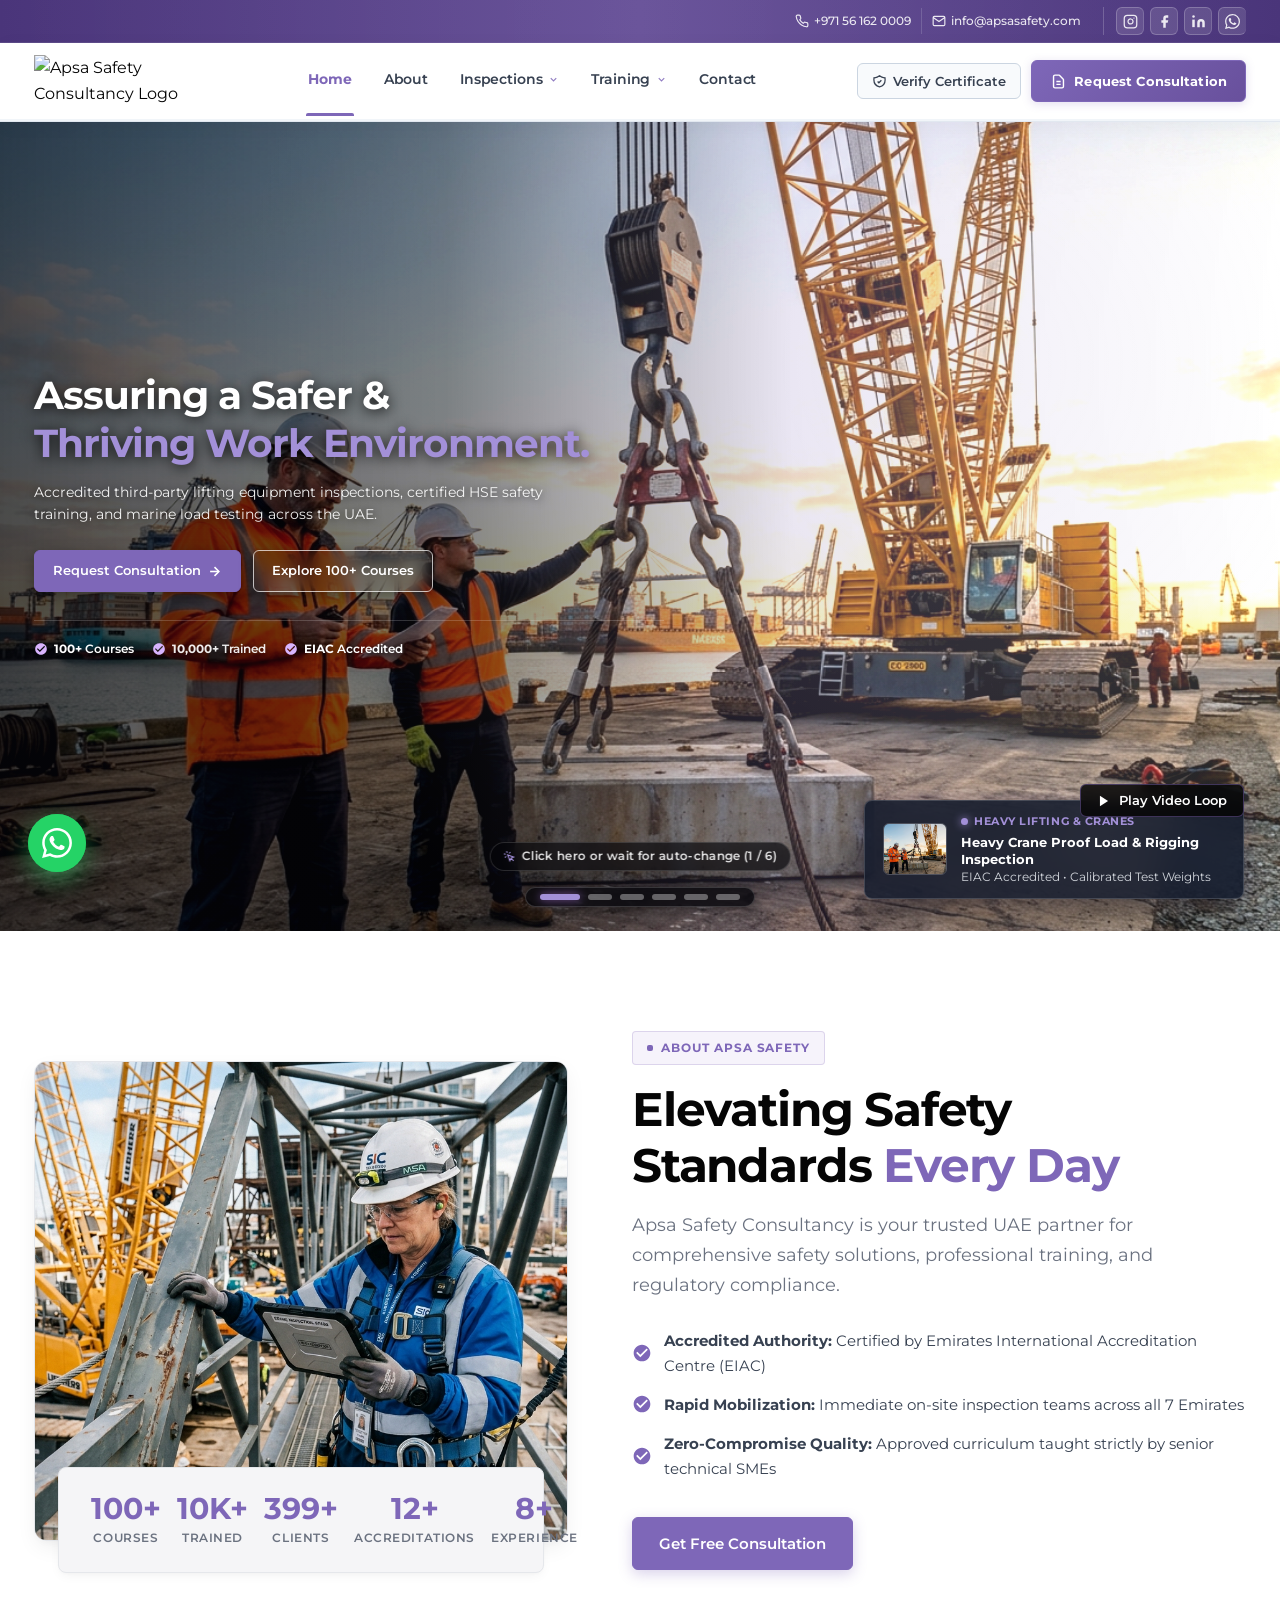
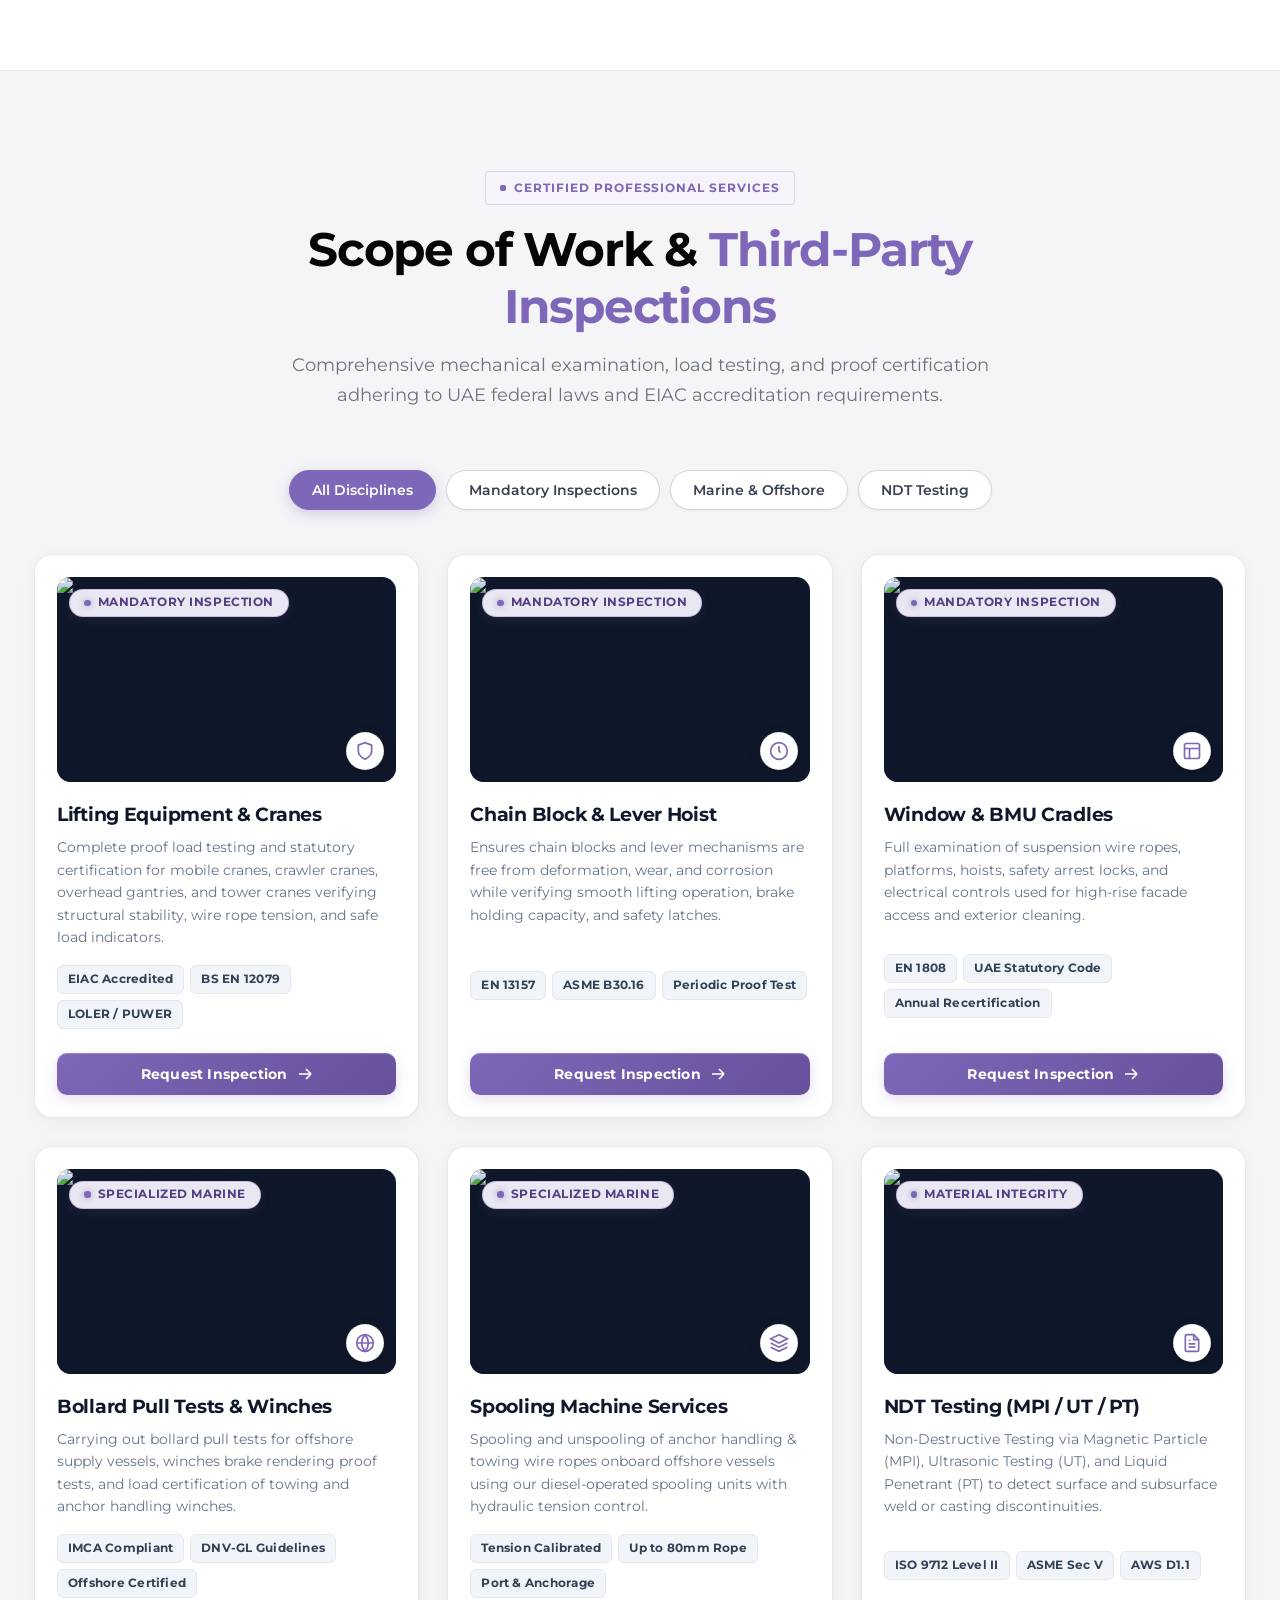
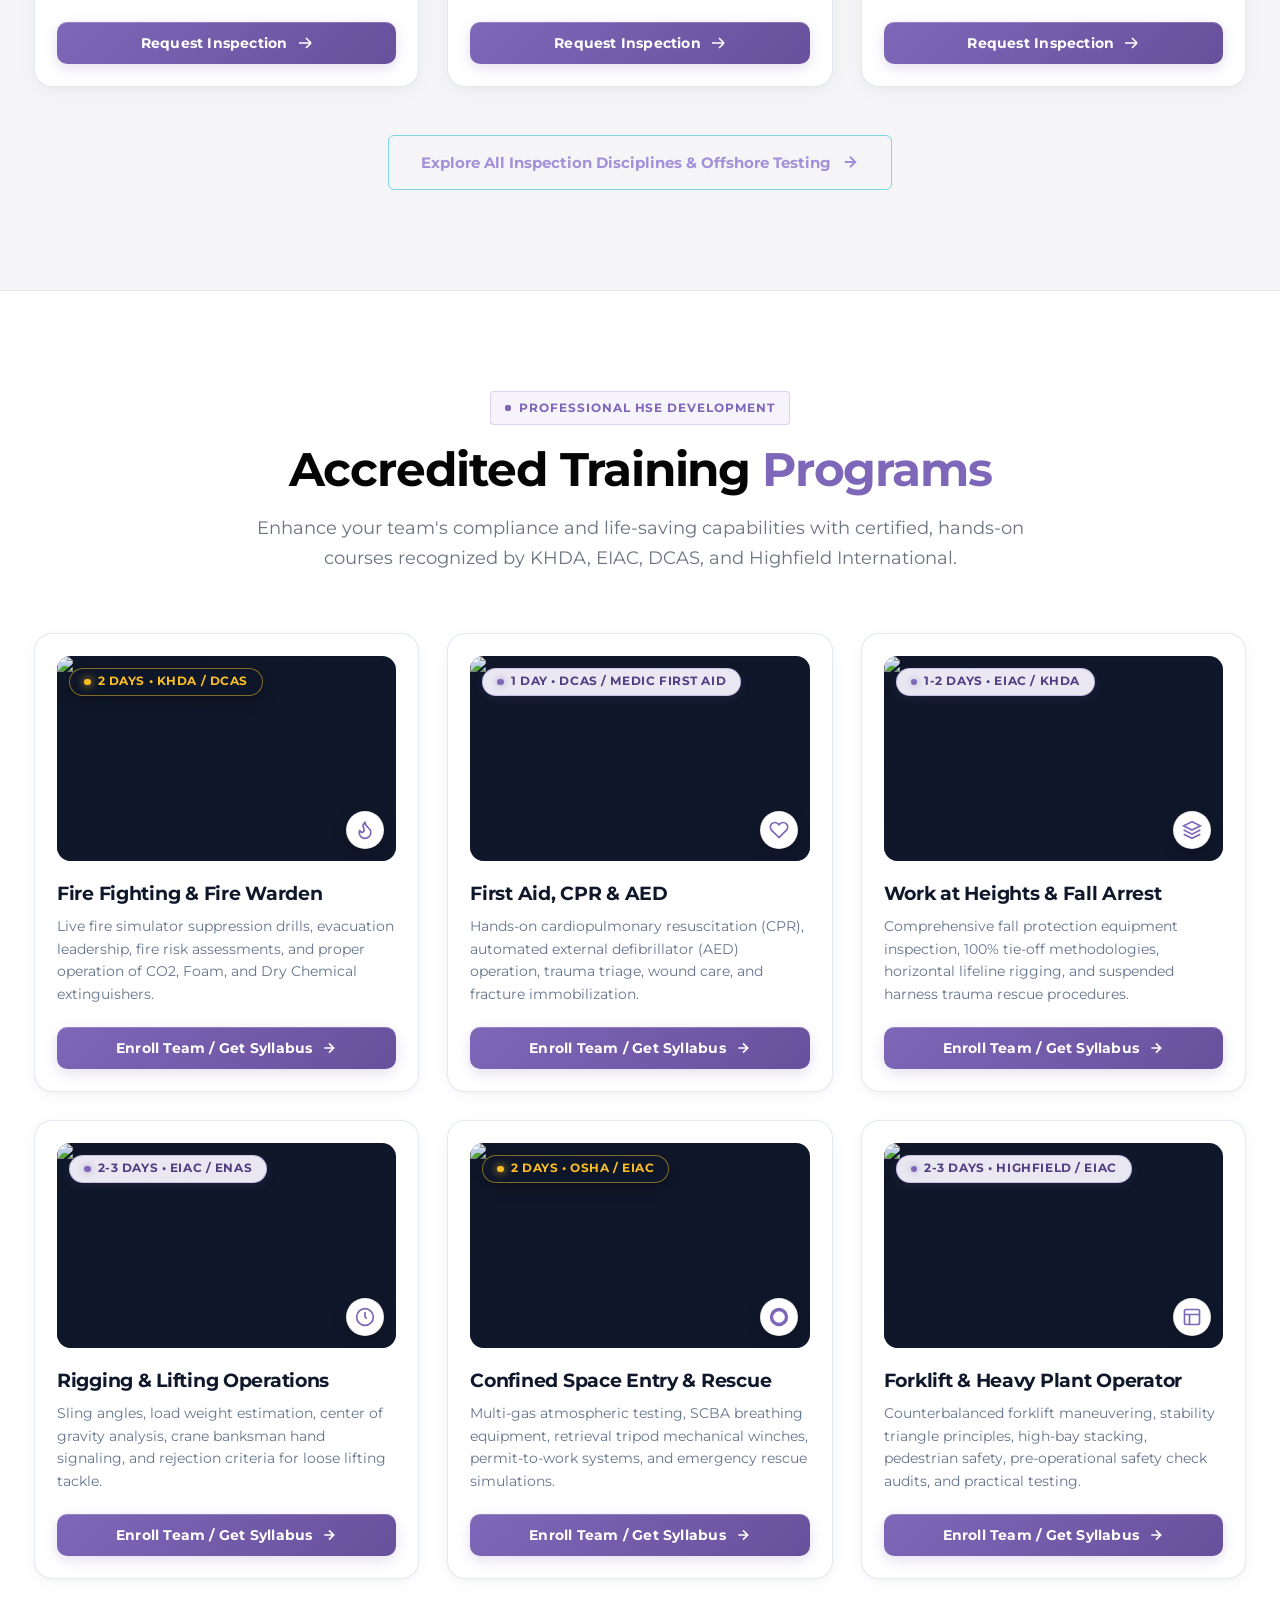
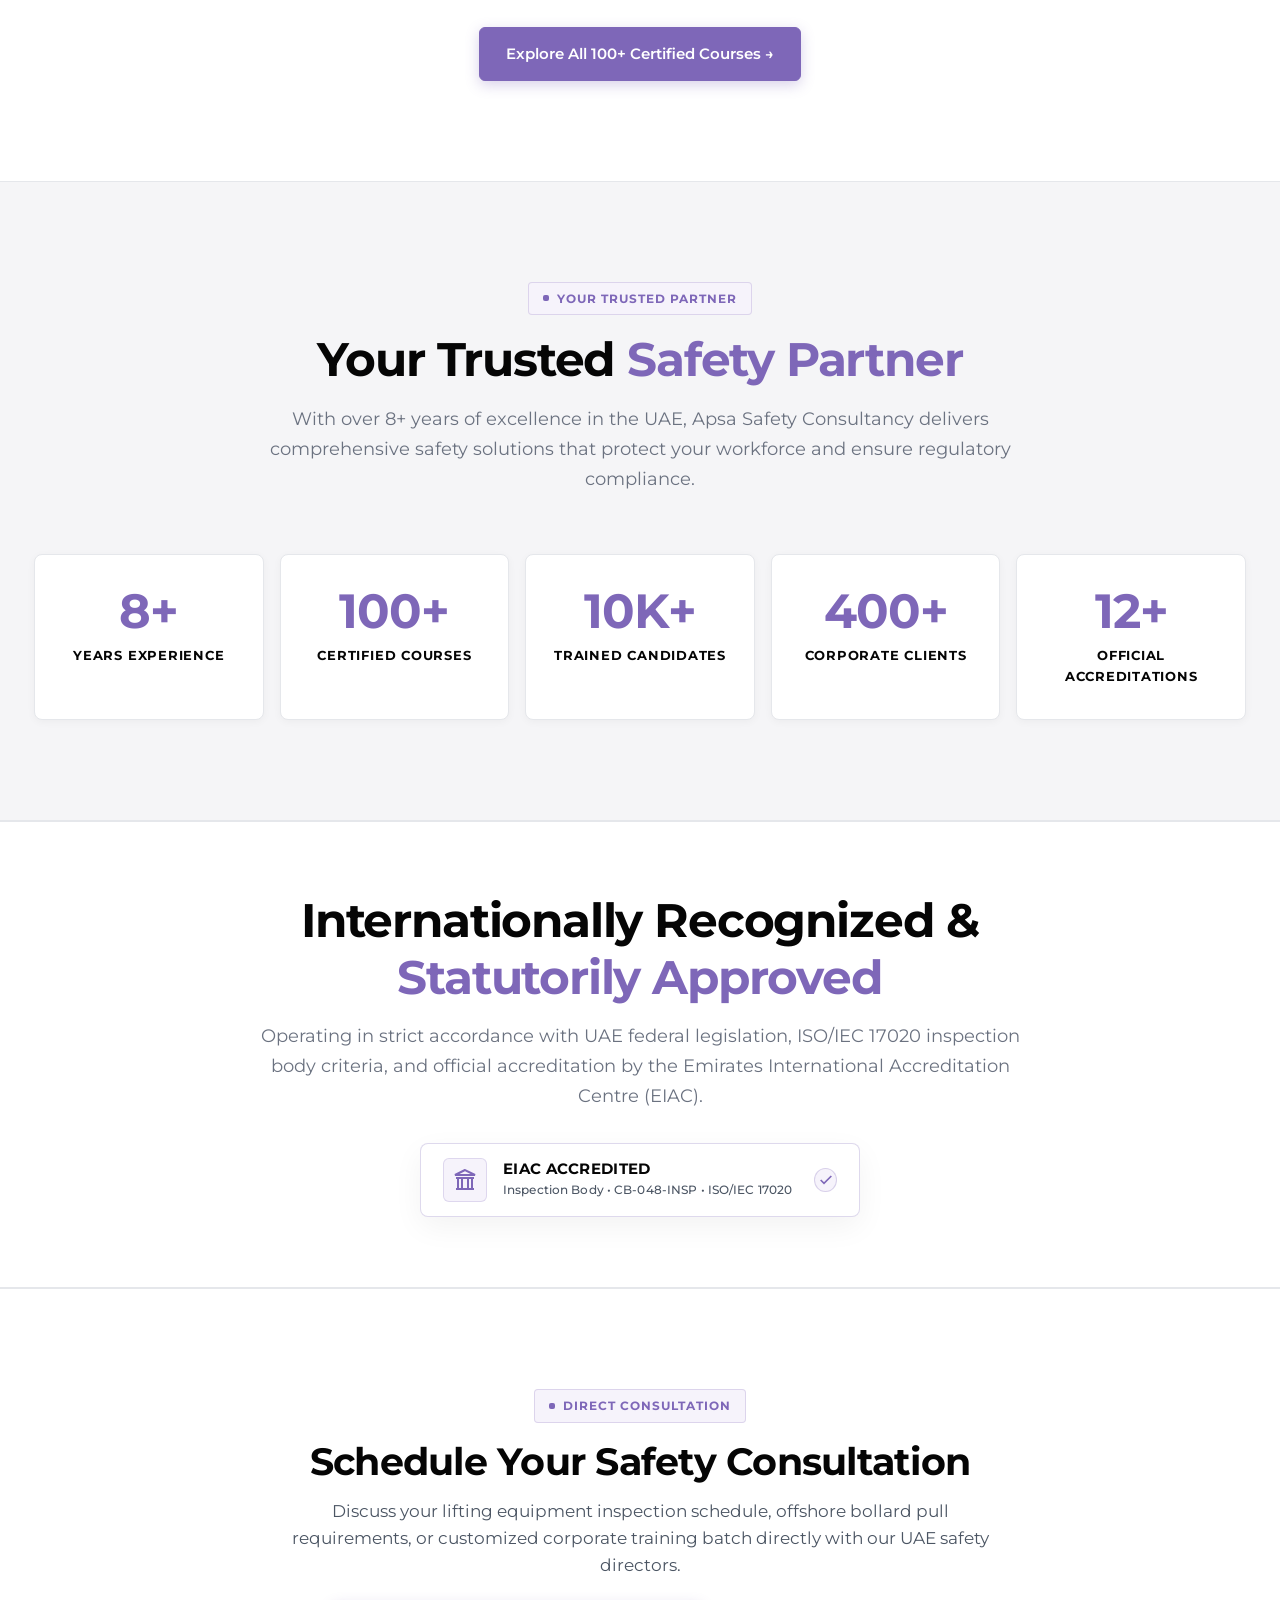
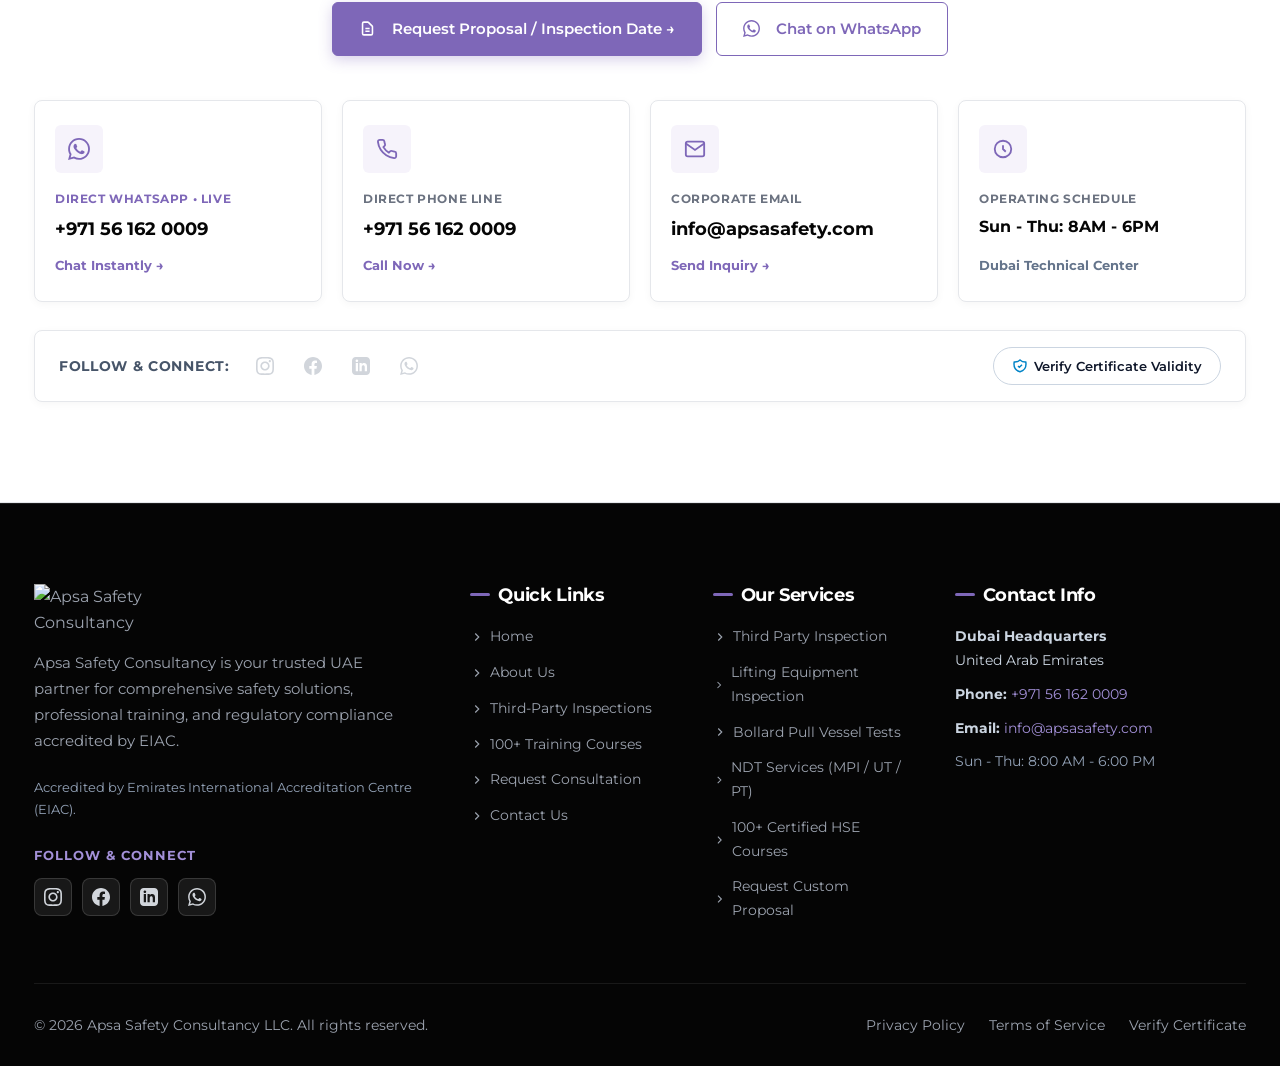
==== index.html @ 51456908 "Update accreditations: display exclusively EIAC across site, retain statutory approval heading, remo" ====
<!DOCTYPE html>
<html lang="en">
<head>
  <meta charset="UTF-8">
  <meta name="viewport" content="width=device-width, initial-scale=1.0">
  <title>Apsa Safety Consultancy | Third-Party Inspection & HSE Training UAE</title>
  
  <!-- SEO Meta Tags -->
  <meta name="description" content="Apsa Safety Consultancy is a premier safety consultancy offering certified third-party inspections, HSE training, and marine lifting equipment certification accredited by EIAC.">
  <meta name="keywords" content="safety consultancy UAE, third party inspection Dubai, lifting equipment certification, HSE training Dubai, EIAC accredited, KHDA safety training, ISO 45001 Dubai, marine inspection UAE">
  <meta name="author" content="Apsa Safety Consultancy">

  <!-- Open Graph / Social Sharing -->
  <meta property="og:type" content="website">
  <meta property="og:url" content="https://www.apsasafety.com/">
  <meta property="og:title" content="Apsa Safety Consultancy | Assuring a Safer & Thriving Work Environment">
  <meta property="og:description" content="Safety Training | Third Party Inspection | Marine Equipment Certification across UAE, MENA, UK, and Asia.">
  <meta property="og:image" content="https://www.apsasafety.com/assets/hero-poster.jpg">
  <meta property="og:image:width" content="1200">
  <meta property="og:image:height" content="630">
  <meta property="og:site_name" content="Apsa Safety Consultancy">
  <meta property="og:locale" content="en_AE">

  <!-- Twitter / X Card -->
  <meta name="twitter:card" content="summary_large_image">
  <meta name="twitter:title" content="Apsa Safety Consultancy | HSE Training &amp; Inspection UAE">
  <meta name="twitter:description" content="Certified HSE Training &amp; Third-Party Inspection. EIAC, KHDA, ENAS Accredited. Dubai, UAE.">
  <meta name="twitter:image" content="https://www.apsasafety.com/assets/hero-poster.jpg">

  <!-- Canonical URL -->
  <link rel="canonical" href="https://www.apsasafety.com/">

  <!-- Favicon -->
  <link rel="icon" type="image/png" href="assets/logo.png">

  <!-- Google Fonts: Montserrat (Geometric Brand Typography) -->
  <link rel="preconnect" href="https://fonts.googleapis.com">
  <link rel="preconnect" href="https://fonts.gstatic.com" crossorigin>
  <link href="https://fonts.googleapis.com/css2?family=Montserrat:wght@400;500;600;700&display=swap" rel="stylesheet">

  <!-- Stylesheet -->
  <link rel="stylesheet" href="css/style.css">

  <!-- Schema.org Structured Data (LocalBusiness + Academy) for UAE Local SEO -->
  <script type="application/ld+json">
  {
    "@context": "https://schema.org",
    "@graph": [
      {
        "@type": "LocalBusiness",
        "@id": "https://www.apsasafety.com/#organization",
        "name": "APSA Safety Consultancy LLC",
        "alternateName": "APSA Safety",
        "url": "https://www.apsasafety.com/",
        "logo": "https://www.apsasafety.com/assets/logo.png",
        "image": "https://www.apsasafety.com/assets/hero-poster.jpg",
        "description": "EIAC, KHDA and ENAS accredited third-party lifting equipment inspection, marine certification, and HSE training provider in Dubai, UAE.",
        "telephone": "+971561620009",
        "email": "info@apsasafety.com",
        "address": {
          "@type": "PostalAddress",
          "addressLocality": "Dubai",
          "addressRegion": "Dubai",
          "addressCountry": "AE"
        },
        "geo": {
          "@type": "GeoCoordinates",
          "latitude": "25.2048",
          "longitude": "55.2708"
        },
        "openingHoursSpecification": [
          {
            "@type": "OpeningHoursSpecification",
            "dayOfWeek": ["Sunday", "Monday", "Tuesday", "Wednesday", "Thursday"],
            "opens": "08:00",
            "closes": "18:00"
          }
        ],
        "sameAs": [
          "https://www.instagram.com/apsasafety/",
          "https://www.facebook.com/apsasafety/",
          "https://www.linkedin.com/company/apsa-safety/"
        ],
        "priceRange": "$$"
      },
      {
        "@type": "EducationalOrganization",
        "@id": "https://www.apsasafety.com/#academy",
        "name": "APSA Safety HSE Training Academy",
        "url": "https://www.apsasafety.com/training.html",
        "parentOrganization": {
          "@id": "https://www.apsasafety.com/#organization"
        },
        "description": "Over 100+ EIAC, KHDA, and Highfield certified HSE training courses across plant lifting, scaffolding, fire fighting, and technical safety."
      }
    ]
  }
  </script>
</head>
<body>

  <!-- Accessible Skip Link -->
  <a href="#main-content" class="skip-link">Skip to main content</a>

  <!-- 1. Top Utility Header Bar (APSA-style) -->
  <header class="top-bar">
    <div class="container">
      <div class="top-bar-contact">
        <a href="tel:+971561620009">
          <svg width="14" height="14" fill="none" stroke="currentColor" stroke-width="2" viewBox="0 0 24 24"><path d="M22 16.92v3a2 2 0 01-2.18 2 19.79 19.79 0 01-8.63-3.07 19.5 19.5 0 01-6-6 19.79 19.79 0 01-3.07-8.67A2 2 0 014.11 2h3a2 2 0 012 1.72 12.84 12.84 0 00.7 2.81 2 2 0 01-.45 2.11L8.09 9.91a16 16 0 006 6l1.27-1.27a2 2 0 012.11-.45 12.84 12.84 0 002.81.7A2 2 0 0122 16.92z"></path></svg>
          +971 56 162 0009
        </a>
        <a href="mailto:info@apsasafety.com">
          <svg width="14" height="14" fill="none" stroke="currentColor" stroke-width="2" viewBox="0 0 24 24"><path d="M4 4h16c1.1 0 2 .9 2 2v12c0 1.1-.9 2-2 2H4c-1.1 0-2-.9-2-2V6c0-1.1.9-2 2-2z"></path><polyline points="22,6 12,13 2,6"></polyline></svg>
          info@apsasafety.com
        </a>

        <!-- Top Bar Social Icons -->
        <div class="top-bar-socials" aria-label="Social Media Links">
          <a href="https://www.instagram.com/apsasafety/" target="_blank" rel="noopener noreferrer" class="top-bar-social-link ig" title="Instagram" aria-label="Instagram">
            <svg width="15" height="15" viewBox="0 0 24 24" fill="none" stroke="currentColor" stroke-width="2" stroke-linecap="round" stroke-linejoin="round"><rect x="2" y="2" width="20" height="20" rx="5" ry="5"></rect><path d="M16 11.37A4 4 0 1 1 12.63 8 4 4 0 0 1 16 11.37z"></path><line x1="17.5" y1="6.5" x2="17.51" y2="6.5"></line></svg>
          </a>
          <a href="https://www.facebook.com/apsasafety/" target="_blank" rel="noopener noreferrer" class="top-bar-social-link fb" title="Facebook" aria-label="Facebook">
            <svg width="15" height="15" viewBox="0 0 24 24" fill="currentColor"><path d="M18 2h-3a5 5 0 0 0-5 5v3H7v4h3v8h4v-8h3l1-4h-4V7a1 1 0 0 1 1-1h3z"></path></svg>
          </a>
          <a href="https://www.linkedin.com/company/apsa-safety/" target="_blank" rel="noopener noreferrer" class="top-bar-social-link li" title="LinkedIn" aria-label="LinkedIn">
            <svg width="15" height="15" viewBox="0 0 24 24" fill="currentColor"><path d="M16 8a6 6 0 0 1 6 6v7h-4v-7a2 2 0 0 0-2-2 2 2 0 0 0-2 2v7h-4v-7a6 6 0 0 1 6-6z"></path><rect x="2" y="9" width="4" height="12"></rect><circle cx="4" cy="4" r="2"></circle></svg>
          </a>
          <a href="https://wa.me/971561620009?text=Hello%2C%20I%E2%80%99d%20like%20to%20connect%20with%20Apsa%20Safety." target="_blank" rel="noopener noreferrer" class="top-bar-social-link wa" title="Direct WhatsApp" aria-label="WhatsApp">
            <svg width="15" height="15" viewBox="0 0 24 24" fill="currentColor"><path d="M17.472 14.382c-.297-.149-1.758-.867-2.03-.967-.273-.099-.471-.148-.67.15-.197.297-.767.966-.94 1.164-.173.199-.347.223-.644.075-.297-.15-1.255-.463-2.39-1.475-.883-.788-1.48-1.761-1.652-2.059-.173-.297-.018-.458.13-.606.134-.133.298-.347.446-.52.149-.174.198-.298.298-.497.099-.198.05-.371-.025-.52-.075-.149-.669-1.612-.916-2.207-.242-.579-.487-.5-.669-.51-.173-.008-.371-.01-.57-.01-.198 0-.52.074-.792.372-.272.297-1.04 1.016-1.04 2.479 0 1.462 1.065 2.875 1.213 3.074.149.198 2.096 3.2 5.077 4.487.709.306 1.262.489 1.694.625.712.227 1.36.195 1.871.118.571-.085 1.758-.719 2.006-1.413.248-.694.248-1.289.173-1.413-.074-.124-.272-.198-.57-.347m-5.421 7.403h-.004a9.87 9.87 0 01-5.031-1.378l-.361-.214-3.741.982.998-3.648-.235-.374a9.86 9.86 0 01-1.51-5.26c.001-5.45 4.436-9.884 9.888-9.884 2.64 0 5.122 1.03 6.988 2.898a9.825 9.825 0 012.893 6.994c-.003 5.45-4.437 9.884-9.888 9.884m8.413-18.297A11.815 11.815 0 0012.05 0C5.495 0 .16 5.335.157 11.892c0 2.096.547 4.142 1.588 5.945L.057 24l6.305-1.654a11.882 11.882 0 005.683 1.448h.005c6.554 0 11.89-5.335 11.893-11.893a11.821 11.821 0 00-3.48-8.413z"/></svg>
          </a>
        </div>
      </div>
    </div>
  </header>

  <!-- 2. Sticky Navbar with Sidebar Trigger & Certificate Verification -->
  <nav class="main-nav" aria-label="Main Navigation">
    <div class="container nav-container">
      <!-- Logo Link Routing to Homepage with Responsive Wrapper -->
      <a href="index.html" class="brand-logo" aria-label="Apsa Safety Consultancy Home">
        <div class="logo-wrapper">
          <img src="assets/logo.png" alt="Apsa Safety Consultancy Logo" class="logo-img" width="180" height="54">
        </div>
      </a>

      <ul class="nav-links">
        <li><a href="index.html" class="nav-link">Home</a></li>
        <li><a href="index.html#about" class="nav-link">About</a></li>
        
        <!-- Desktop Dropdown: Inspections -->
        <li class="nav-item-dropdown">
          <a href="inspections.html" class="nav-link nav-link-dropdown-btn">
            <span>Inspections</span>
            <svg class="chevron" width="12" height="12" fill="none" stroke="currentColor" stroke-width="2.5" viewBox="0 0 24 24"><polyline points="6 9 12 15 18 9"></polyline></svg>
          </a>
          <div class="nav-dropdown-menu dropdown-inspections" role="menu">
            <div class="dropdown-header-label">
              <span>Inspection Disciplines</span>
              <span style="font-size: 0.68rem; opacity: 0.8;">EIAC &bull; ENAS</span>
            </div>
            <a href="inspections.html#disciplines" class="dropdown-item" role="menuitem">
              <div class="dropdown-item-icon">
                <svg width="15" height="15" fill="none" stroke="currentColor" stroke-width="2" viewBox="0 0 24 24"><path d="M12 22s8-4 8-10V5l-8-3-8 3v7c0 6 8 10 8 10z"></path></svg>
              </div>
              <div class="dropdown-item-content">
                <span class="dropdown-item-title">Lifting Equipment &amp; Cranes</span>
                <span class="dropdown-item-sub">Mobile, Tower &amp; Overhead Cranes</span>
              </div>
            </a>
            <a href="inspections.html#disciplines" class="dropdown-item" role="menuitem">
              <div class="dropdown-item-icon">
                <svg width="15" height="15" fill="none" stroke="currentColor" stroke-width="2" viewBox="0 0 24 24"><circle cx="12" cy="12" r="10"></circle><polyline points="12 6 12 12 14 14"></polyline></svg>
              </div>
              <div class="dropdown-item-content">
                <span class="dropdown-item-title">Marine Bollard Pull Testing</span>
                <span class="dropdown-item-sub">Offshore Vessels &amp; Calibrated Load Cells</span>
              </div>
            </a>
            <a href="inspections.html#disciplines" class="dropdown-item" role="menuitem">
              <div class="dropdown-item-icon">
                <svg width="15" height="15" fill="none" stroke="currentColor" stroke-width="2" viewBox="0 0 24 24"><path d="M14 2H6a2 2 0 00-2 2v16a2 2 0 002 2h12a2 2 0 002-2V8z"></path></svg>
              </div>
              <div class="dropdown-item-content">
                <span class="dropdown-item-title">NDT Testing (MPI / UT / PT)</span>
                <span class="dropdown-item-sub">Weld Integrity &amp; Flaw Detection</span>
              </div>
            </a>
            <a href="inspections.html#disciplines" class="dropdown-item" role="menuitem">
              <div class="dropdown-item-icon">
                <svg width="15" height="15" fill="none" stroke="currentColor" stroke-width="2" viewBox="0 0 24 24"><rect x="3" y="3" width="18" height="18" rx="2"></rect></svg>
              </div>
              <div class="dropdown-item-content">
                <span class="dropdown-item-title">BMU &amp; Suspended Cradles</span>
                <span class="dropdown-item-sub">Facade Access Systems &amp; Man Baskets</span>
              </div>
            </a>
            <a href="inspections.html" class="dropdown-footer-link">
              <span>View All Inspection Services</span>
              <svg width="14" height="14" fill="none" stroke="currentColor" stroke-width="2.5" viewBox="0 0 24 24"><path d="M5 12h14M12 5l7 7-7 7"></path></svg>
            </a>
          </div>
        </li>

        <!-- Desktop Mega-Menu: Training -->
        <li class="nav-item-dropdown">
          <a href="training.html" class="nav-link nav-link-dropdown-btn">
            <span>Training</span>
            <svg class="chevron" width="12" height="12" fill="none" stroke="currentColor" stroke-width="2.5" viewBox="0 0 24 24"><polyline points="6 9 12 15 18 9"></polyline></svg>
          </a>
          <div class="nav-dropdown-menu dropdown-training-mega" role="menu">
            <div>
              <div class="dropdown-header-label">
                <span>Accredited HSE Courses</span>
                <span style="font-size: 0.68rem; opacity: 0.8;">EIAC &bull; KHDA</span>
              </div>
              <a href="training.html#courses" class="dropdown-item" role="menuitem">
                <div class="dropdown-item-icon"><svg width="15" height="15" fill="none" stroke="currentColor" stroke-width="2" viewBox="0 0 24 24"><circle cx="12" cy="12" r="10"></circle><polyline points="12 6 12 12 16 14"></polyline></svg></div>
                <div class="dropdown-item-content"><span class="dropdown-item-title">Plant &amp; Lifting (14 Courses)</span><span class="dropdown-item-sub">Crane, Forklift, Bobcat, Rigger Supervisor</span></div>
              </a>
              <a href="training.html#courses" class="dropdown-item" role="menuitem">
                <div class="dropdown-item-icon"><svg width="15" height="15" fill="none" stroke="currentColor" stroke-width="2" viewBox="0 0 24 24"><path d="M12 22s8-4 8-10V5l-8-3-8 3v7c0 6 8 10 8 10z"></path></svg></div>
                <div class="dropdown-item-content"><span class="dropdown-item-title">Heights &amp; Scaffolding (5 Courses)</span><span class="dropdown-item-sub">Scaffold STI, Inspector, Fall Arrest</span></div>
              </a>
              <a href="training.html#courses" class="dropdown-item" role="menuitem">
                <div class="dropdown-item-icon"><svg width="15" height="15" fill="none" stroke="currentColor" stroke-width="2" viewBox="0 0 24 24"><path d="M8.5 14.5A2.5 2.5 0 0011 12c0-1.38-.5-2-1-3-1.072-2.143-.224-4.054 2-6 .5 2.5 2 4.9 4 6.5 2 1.6 3 3.5 3 5.5a7 7 0 11-14 0c0-1.153.433-2.294 1-3a2.5 2.5 0 002.5 3z"></path></svg></div>
                <div class="dropdown-item-content"><span class="dropdown-item-title">Fire &amp; Emergency (4 Courses)</span><span class="dropdown-item-sub">Fire Fighting, Fire Warden, First Aid CPR</span></div>
              </a>
              <a href="training.html#courses" class="dropdown-item" role="menuitem">
                <div class="dropdown-item-icon"><svg width="15" height="15" fill="none" stroke="currentColor" stroke-width="2" viewBox="0 0 24 24"><polygon points="12 2 2 7 12 12 22 7 12 2"></polygon><polyline points="2 17 12 22 22 17"></polyline><polyline points="2 12 12 17 22 12"></polyline></svg></div>
                <div class="dropdown-item-content"><span class="dropdown-item-title">Hazardous &amp; Technical (13 Courses)</span><span class="dropdown-item-sub">Confined Space, AGT, H2S, HAZMAT, LOTO</span></div>
              </a>
            </div>
            <div class="dropdown-side-card">
              <div>
                <span class="section-badge" style="font-size: 0.68rem; padding: 3px 8px; margin-bottom: 8px;">Govt Accredited</span>
                <h4>Corporate On-Site Training</h4>
                <p>Tailored safety training batches at your warehouse, shipyard, or site across Dubai and the UAE.</p>
              </div>
              <a href="training.html" class="btn btn-cyan btn-sm btn-pill" style="width: 100%; justify-content: center; font-size: 0.82rem;">
                Browse All 51 Courses &rarr;
              </a>
            </div>
          </div>
        </li>

        <li><a href="index.html#contact" class="nav-link">Contact</a></li>
      </ul>

      <div class="nav-actions">
        <!-- APSA-style Verify Certificate Button -->
        <button class="btn-verify-cert open-cert-modal">
          <svg width="15" height="15" fill="none" stroke="currentColor" stroke-width="2" viewBox="0 0 24 24"><path d="M9 12l2 2 4-4m5.618-4.016A11.955 11.955 0 0112 2.944a11.955 11.955 0 01-8.618 3.04A12.02 12.02 0 003 9c0 5.591 3.824 10.29 9 11.622 5.176-1.332 9-6.03 9-11.622 0-1.042-.133-2.052-.382-3.016z"></path></svg>
          Verify Certificate
        </button>

        <!-- Request Consultation Direct Navigation Link -->
        <a href="consultation.html" class="btn-sidebar-toggle" aria-label="Request Safety Consultation &amp; Proposal">
          <svg width="17" height="17" fill="none" stroke="currentColor" stroke-width="2" viewBox="0 0 24 24"><path d="M9 12h6m-6 4h6m2 5H7a2 2 0 01-2-2V5a2 2 0 012-2h5.586a1 1 0 01.707.293l5.414 5.414a1 1 0 01.293.707V19a2 2 0 01-2 2z"></path></svg>
          Request Consultation
        </a>

        <button class="mobile-menu-btn open-sidebar-btn" aria-label="Toggle navigation menu" aria-controls="sidebarDrawer" aria-expanded="false">
          <span></span>
          <span></span>
          <span></span>
        </button>
      </div>
    </div>
  </nav>

  <!-- ==========================================================================
       OFF-CANVAS SIDEBAR DRAWER (Mobile Navigation Container)
       ========================================================================== -->
  <div class="sidebar-backdrop" id="sidebarBackdrop"></div>
  <aside class="sidebar-drawer" id="sidebarDrawer" aria-label="Mobile Navigation Drawer" aria-hidden="true">
    <div class="sidebar-header">
      <div class="sidebar-brand">
        <a href="index.html" class="logo-wrapper" style="height: 42px;" aria-label="Apsa Safety Consultancy Home">
          <img src="assets/logo-light.png" alt="Apsa Safety Consultancy" class="logo-img" width="140" height="42">
        </a>
      </div>
      <button class="sidebar-close-btn" id="sidebarCloseBtn" aria-label="Close sidebar">
        <svg width="18" height="18" fill="none" stroke="currentColor" stroke-width="2" viewBox="0 0 24 24"><line x1="18" y1="6" x2="6" y2="18"></line><line x1="6" y1="6" x2="18" y2="18"></line></svg>
      </button>
    </div>

    <div class="sidebar-body">
      <div>
        <!-- Primary Navigation Menu with Accordions -->
        <div class="sidebar-section-title">Navigation Menu</div>
        <ul class="sidebar-main-links">
          <li><a href="index.html" class="sidebar-main-link"><svg width="18" height="18" fill="none" stroke="currentColor" stroke-width="2" viewBox="0 0 24 24"><path d="M3 9l9-7 9 7v11a2 2 0 0 1-2 2H5a2 2 0 0 1-2-2z"></path></svg> Home</a></li>
          <li><a href="index.html#about" class="sidebar-main-link"><svg width="18" height="18" fill="none" stroke="currentColor" stroke-width="2" viewBox="0 0 24 24"><circle cx="12" cy="12" r="10"></circle><line x1="12" y1="16" x2="12" y2="12"></line><line x1="12" y1="8" x2="12.01" y2="8"></line></svg> About APSA Safety</a></li>

          <!-- Inspections Mobile Accordion -->
          <li class="sidebar-accordion">
            <button type="button" class="accordion-trigger" aria-expanded="false">
              <span style="display: flex; align-items: center; gap: 10px;">
                <svg width="18" height="18" fill="none" stroke="currentColor" stroke-width="2" viewBox="0 0 24 24"><path d="M12 22s8-4 8-10V5l-8-3-8 3v7c0 6 8 10 8 10z"></path></svg>
                Third-Party Inspections
              </span>
              <svg class="chevron" width="15" height="15" fill="none" stroke="currentColor" stroke-width="2" viewBox="0 0 24 24"><polyline points="6 9 12 15 18 9"></polyline></svg>
            </button>
            <div class="accordion-panel">
              <ul class="sidebar-menu-list">
                <li><a href="inspections.html" style="color: var(--cyan-400); font-weight: 700;">&bull; View All Inspection Scope &rarr;</a></li>
                <li><a href="inspections.html#disciplines">&bull; Lifting Equipment &amp; Cranes</a></li>
                <li><a href="inspections.html#disciplines">&bull; Marine Bollard Pull Testing</a></li>
                <li><a href="inspections.html#disciplines">&bull; NDT Testing (MPI / UT / PT)</a></li>
                <li><a href="inspections.html#disciplines">&bull; BMU &amp; Suspended Cradles</a></li>
              </ul>
            </div>
          </li>

          <!-- Training Mobile Accordion -->
          <li class="sidebar-accordion">
            <button type="button" class="accordion-trigger" aria-expanded="false">
              <span style="display: flex; align-items: center; gap: 10px;">
                <svg width="18" height="18" fill="none" stroke="currentColor" stroke-width="2" viewBox="0 0 24 24"><path d="M22 10v6M2 10l10-5 10 5-10 5z"></path></svg>
                Accredited Training (100+)
              </span>
              <svg class="chevron" width="15" height="15" fill="none" stroke="currentColor" stroke-width="2" viewBox="0 0 24 24"><polyline points="6 9 12 15 18 9"></polyline></svg>
            </button>
            <div class="accordion-panel">
              <ul class="sidebar-menu-list">
                <li><a href="training.html" style="color: var(--cyan-400); font-weight: 700;">&bull; Explore All 100+ Courses &rarr;</a></li>
                <li><a href="training.html#courses">&bull; Lifting &amp; Rigging (22+)</a></li>
                <li><a href="training.html#courses">&bull; Heavy Plant &amp; Forklifts (18+)</a></li>
                <li><a href="training.html#courses">&bull; Working at Heights (16+)</a></li>
                <li><a href="training.html#courses">&bull; Emergency &amp; First Aid (14+)</a></li>
                <li><a href="training.html#courses">&bull; Confined Space &amp; HSE (20+)</a></li>
              </ul>
            </div>
          </li>

          <li><a href="index.html#approvals" class="sidebar-main-link"><svg width="18" height="18" fill="none" stroke="currentColor" stroke-width="2" viewBox="0 0 24 24"><circle cx="12" cy="8" r="7"></circle><polyline points="8.21 13.89 7 23 12 20 17 23 15.79 13.88"></polyline></svg> Official Accreditations</a></li>
          <li><a href="index.html#contact" class="sidebar-main-link"><svg width="18" height="18" fill="none" stroke="currentColor" stroke-width="2" viewBox="0 0 24 24"><path d="M22 16.92v3a2 2 0 01-2.18 2 19.79 19.79 0 01-8.63-3.07 19.5 19.5 0 01-6-6 19.79 19.79 0 01-3.07-8.67A2 2 0 014.11 2h3a2 2 0 012 1.72 12.84 12.84 0 00.7 2.81 2 2 0 01-.45 2.11L8.09 9.91a16 16 0 006 6l1.27-1.27a2 2 0 012.11-.45 12.84 12.84 0 002.81.7A2 2 0 0122 16.92z"></path></svg> Contact Us &amp; Support</a></li>
        </ul>

        <!-- Action Buttons Inside Sidebar -->
        <div style="display: flex; flex-direction: column; gap: 10px; margin-top: 18px; margin-bottom: 24px;">
          <a href="consultation.html" class="btn btn-cyan btn-sm btn-pill" style="width: 100%; justify-content: center; gap: 8px;">
            <svg width="15" height="15" fill="none" stroke="currentColor" stroke-width="2.2" viewBox="0 0 24 24"><path d="M9 12h6m-6 4h6m2 5H7a2 2 0 01-2-2V5a2 2 0 012-2h5.586a1 1 0 01.707.293l5.414 5.414a1 1 0 01.293.707V19a2 2 0 01-2 2z"></path></svg>
            Request Consultation / Proposal
          </a>
          <button class="btn btn-outline-white btn-sm btn-pill open-cert-modal" style="width: 100%; justify-content: center; gap: 8px;">
            <svg width="15" height="15" fill="none" stroke="currentColor" stroke-width="2" viewBox="0 0 24 24"><path d="M9 12l2 2 4-4m5.618-4.016A11.955 11.955 0 0112 2.944a11.955 11.955 0 01-8.618 3.04A12.02 12.02 0 003 9c0 5.591 3.824 10.29 9 11.622 5.176-1.332 9-6.03 9-11.622 0-1.042-.133-2.052-.382-3.016z"></path></svg>
            Verify Official Certificate
          </button>
        </div>
      </div>

      <!-- Sidebar Quick Assistance & Social Channels -->
      <div class="sidebar-contact-card" style="margin-top: 20px;">
        <h4 style="font-size: 0.95rem; margin-bottom: 6px;">Need Immediate Assistance?</h4>
        <p style="font-size: 0.8rem; margin-bottom: 12px;">Contact our Dubai technical operations center directly for emergency inspections or batch bookings.</p>
        
        <div class="sidebar-contact-item">
          <svg width="15" height="15" fill="none" stroke="currentColor" stroke-width="2" viewBox="0 0 24 24"><path d="M22 16.92v3a2 2 0 01-2.18 2 19.79 19.79 0 01-8.63-3.07 19.5 19.5 0 01-6-6 19.79 19.79 0 01-3.07-8.67A2 2 0 014.11 2h3a2 2 0 012 1.72 12.84 12.84 0 00.7 2.81 2 2 0 01-.45 2.11L8.09 9.91a16 16 0 006 6l1.27-1.27a2 2 0 012.11-.45 12.84 12.84 0 002.81.7A2 2 0 0122 16.92z"></path></svg>
          <a href="tel:+971561620009" style="color: inherit; font-size: 0.85rem; font-weight: 600;">+971 56 162 0009</a>
        </div>
        <div class="sidebar-contact-item">
          <svg width="15" height="15" fill="none" stroke="currentColor" stroke-width="2" viewBox="0 0 24 24"><path d="M4 4h16c1.1 0 2 .9 2 2v12c0 1.1-.9 2-2 2H4c-1.1 0-2-.9-2-2V6c0-1.1.9-2 2-2z"></path><polyline points="22,6 12,13 2,6"></polyline></svg>
          <a href="mailto:info@apsasafety.com" style="color: inherit; font-size: 0.85rem; font-weight: 600;">info@apsasafety.com</a>
        </div>

        <a href="https://wa.me/971561620009?text=Hello%2C%20I%E2%80%99d%20like%20to%20book%20a%20free%20consultation." target="_blank" rel="noopener noreferrer" class="btn btn-cyan btn-sm btn-pill" style="width: 100%; margin-top: 12px; font-size: 0.82rem;">
          Chat on WhatsApp
        </a>

        <!-- Sidebar Socials -->
        <div class="sidebar-socials-block" style="margin-top: 16px; padding-top: 14px;">
          <div class="sidebar-socials-label" style="font-size: 0.72rem;">Follow &amp; Connect:</div>
          <div class="social-icons-group">
            <a href="https://www.instagram.com/apsasafety/" target="_blank" rel="noopener noreferrer" class="social-btn social-ig" aria-label="Instagram" title="Instagram">
              <svg width="16" height="16" fill="currentColor" viewBox="0 0 24 24"><path d="M12 2.163c3.204 0 3.584.012 4.85.07 3.252.148 4.771 1.691 4.919 4.919.058 1.265.069 1.645.069 4.849 0 3.205-.012 3.584-.069 4.849-.149 3.225-1.664 4.771-4.919 4.919-1.266.058-1.644.07-4.85.07-3.204 0-3.584-.012-4.849-.07-3.26-.149-4.771-1.699-4.919-4.92-.058-1.265-.07-1.644-.07-4.849 0-3.204.013-3.583.07-4.849.149-3.227 1.664-4.771 4.919-4.919 1.266-.057 1.645-.069 4.849-.069zm0-2.163c-3.259 0-3.667.014-4.947.072-4.358.2-6.78 2.618-6.98 6.98-.059 1.281-.073 1.689-.073 4.948 0 3.259.014 3.668.072 4.948.2 4.358 2.618 6.78 6.98 6.98 1.281.058 1.689.072 4.948.072 3.259 0 3.668-.014 4.948-.072 4.354-.2 6.782-2.618 6.979-6.98.059-1.28.073-1.689.073-4.948 0-3.259-.014-3.667-.072-4.947-.196-4.354-2.617-6.78-6.979-6.98-1.281-.059-1.69-.073-4.949-.073zm0 5.838c-3.403 0-6.162 2.759-6.162 6.162s2.759 6.163 6.162 6.163 6.162-2.759 6.162-6.163c0-3.403-2.759-6.162-6.162-6.162zm0 10.162c-2.209 0-4-1.79-4-4 0-2.209 1.791-4 4-4s4 1.791 4 4c0 2.21-1.791 4-4 4zm6.406-11.845c-.796 0-1.441.645-1.441 1.44s.645 1.44 1.441 1.44c.795 0 1.439-.645 1.439-1.44s-.644-1.44-1.439-1.44z"/></svg>
            </a>
            <a href="https://www.facebook.com/apsasafety/" target="_blank" rel="noopener noreferrer" class="social-btn social-fb" aria-label="Facebook" title="Facebook">
              <svg width="16" height="16" fill="currentColor" viewBox="0 0 24 24"><path d="M24 12.073c0-6.627-5.373-12-12-12s-12 5.373-12 12c0 5.99 4.388 10.954 10.125 11.854v-8.385H7.078v-3.47h3.047V9.43c0-3.007 1.792-4.669 4.533-4.669 1.312 0 2.686.235 2.686.235v2.953H15.83c-1.491 0-1.956.925-1.956 1.874v2.25h3.328l-.532 3.47h-2.796v8.385C19.612 23.027 24 18.062 24 12.073z"/></svg>
            </a>
            <a href="https://www.linkedin.com/company/apsa-safety/" target="_blank" rel="noopener noreferrer" class="social-btn social-li" aria-label="LinkedIn" title="LinkedIn">
              <svg width="16" height="16" fill="currentColor" viewBox="0 0 24 24"><path d="M19 0h-14c-2.761 0-5 2.239-5 5v14c0 2.761 2.239 5 5 5h14c2.762 0 5-2.239 5-5v-14c0-2.761-2.238-5-5-5zm-11 19h-3v-11h3v11zm-1.5-12.268c-.966 0-1.75-.79-1.75-1.764s.784-1.764 1.75-1.764 1.75.79 1.75 1.764-.783 1.764-1.75 1.764zm13.5 12.268h-3v-5.604c0-3.368-4-3.113-4 0v5.604h-3v-11h3v1.765c1.396-2.586 7-2.777 7 2.476v6.759z"/></svg>
            </a>
            <a href="https://wa.me/971561620009?text=Hello%2C%20I%E2%80%99d%20like%20to%20connect%20with%20Apsa%20Safety." target="_blank" rel="noopener noreferrer" class="social-btn social-wa" aria-label="WhatsApp" title="Direct WhatsApp">
              <svg width="16" height="16" fill="currentColor" viewBox="0 0 24 24"><path d="M.057 24l1.687-6.163c-1.041-1.804-1.588-3.849-1.587-5.946.003-6.556 5.338-11.891 11.893-11.891 3.181.001 6.167 1.24 8.413 3.488 2.245 2.248 3.481 5.236 3.48 8.414-.003 6.557-5.338 11.892-11.893 11.892-1.99-.001-3.951-.5-5.688-1.448l-6.305 1.654zm6.597-3.807c1.676.995 3.276 1.591 5.392 1.592 5.448 0 9.886-4.434 9.889-9.885.002-5.462-4.415-9.89-9.881-9.892-5.452 0-9.887 4.434-9.889 9.884-.001 2.225.651 3.891 1.746 5.634l-.999 3.648 3.742-.981zm11.387-5.464c-.074-.124-.272-.198-.57-.347-.297-.149-1.758-.868-2.031-.967-.272-.099-.47-.149-.669.149-.198.297-.768.967-.941 1.165-.173.198-.347.223-.644.074-.297-.149-1.255-.462-2.39-1.475-.883-.788-1.48-1.761-1.653-2.059-.173-.297-.018-.458.13-.606.134-.133.297-.347.446-.521.151-.172.2-.296.3-.495.099-.198.05-.372-.025-.521-.075-.148-.669-1.611-.916-2.206-.242-.579-.487-.501-.669-.51l-.57-.01c-.198 0-.52.074-.792.372s-1.04 1.016-1.04 2.479 1.065 2.876 1.213 3.074c.149.198 2.095 3.2 5.076 4.487.709.306 1.263.489 1.694.626.712.226 1.36.194 1.872.118.571-.085 1.758-.719 2.006-1.413.248-.695.248-1.29.173-1.414z"/></svg>
            </a>
          </div>
        </div>
      </div>
    </div>
  </aside>

  <main id="main-content">

    <!-- 3. Video-First Hero Section with APSA Content Focus -->
    <section class="hero-section" id="heroSection" aria-label="Hero Introduction">
      <div class="hero-video-wrapper">
        <div class="hero-cinematic-backdrop" id="heroCinematicBg" role="img" aria-label="Apsa Safety Heavy Crane &amp; Rigging Proof Load Testing"></div>
        <video 
          id="heroVideo" 
          class="hero-video" 
          muted 
          loop 
          playsinline 
          poster="assets/hero-crane-inspection-hd.jpg">
          <source src="assets/hero-safety-loop.mp4" type="video/mp4">
          Your browser does not support HTML5 video.
        </video>
        <div class="hero-overlay"></div>
      </div>

      <div class="container hero-content">
        <h1 class="hero-title">
          Assuring a Safer &amp; <br>
          <span class="highlight-cyan">Thriving Work Environment.</span>
        </h1>

        <p class="hero-subtitle">
          Accredited third-party lifting equipment inspections, certified HSE safety training, and marine load testing across the UAE.
        </p>

        <div class="hero-cta-group">
          <a href="consultation.html" class="btn btn-cyan btn-pill">
            Request Consultation
            <svg width="18" height="18" fill="none" stroke="currentColor" stroke-width="2.5" viewBox="0 0 24 24"><line x1="5" y1="12" x2="19" y2="12"></line><polyline points="12 5 19 12 12 19"></polyline></svg>
          </a>
          <a href="training.html" class="btn btn-outline-white btn-pill">
            Explore 100+ Courses
          </a>
        </div>

        <!-- Trust Highlights Strip -->
        <div class="hero-trust-bar">
          <a href="training.html" class="hero-trust-item" style="text-decoration: none; color: inherit; cursor: pointer;">
            <svg width="18" height="18" fill="currentColor" viewBox="0 0 24 24"><path d="M12 2C6.48 2 2 6.48 2 12s4.48 10 10 10 10-4.48 10-10S17.52 2 12 2zm-2 15l-5-5 1.41-1.41L10 14.17l7.59-7.59L19 8l-9 9z"></path></svg>
            <span><strong>100+</strong> Courses</span>
          </a>
          <div class="hero-trust-item">
            <svg width="18" height="18" fill="currentColor" viewBox="0 0 24 24"><path d="M12 2C6.48 2 2 6.48 2 12s4.48 10 10 10 10-4.48 10-10S17.52 2 12 2zm-2 15l-5-5 1.41-1.41L10 14.17l7.59-7.59L19 8l-9 9z"></path></svg>
            <span><strong>10,000+</strong> Trained</span>
          </div>
          <a href="inspections.html" class="hero-trust-item" style="text-decoration: none; color: inherit; cursor: pointer;">
            <svg width="18" height="18" fill="currentColor" viewBox="0 0 24 24"><path d="M12 2C6.48 2 2 6.48 2 12s4.48 10 10 10 10-4.48 10-10S17.52 2 12 2zm-2 15l-5-5 1.41-1.41L10 14.17l7.59-7.59L19 8l-9 9z"></path></svg>
            <span><strong>EIAC</strong> Accredited</span>
          </a>
        </div>
      </div>

      <!-- Floating Technical Scene Intel Badge -->
      <div class="hero-scene-intel" id="heroSceneIntel" title="Click to inspect Crane Details" role="region" aria-label="Technical Crane Inspection Detail">
        <div class="hero-scene-thumb">
          <img src="assets/hero-crane-inspection-hd.jpg" alt="Heavy Crane Proof Load &amp; Rigging Inspection" width="64" height="52" loading="eager">
        </div>
        <div class="hero-scene-info">
          <span class="hero-scene-badge">Heavy Lifting &amp; Cranes</span>
          <span class="hero-scene-title">Heavy Crane Proof Load &amp; Rigging Inspection</span>
          <span class="hero-scene-desc">EIAC Accredited &bull; Calibrated Test Weights</span>
        </div>
      </div>

      <!-- Interactive Inspection Slides Navigation Dots -->
      <div class="hero-slides-nav" id="heroSlidesNav" role="tablist" aria-label="Hero inspection & training slides navigation">
        <button class="hero-slide-dot active" data-slide="0" aria-label="Inspection 1: Scaffold Safety & Erection Training" aria-selected="true"><span class="dot-fill"></span></button>
        <button class="hero-slide-dot" data-slide="1" aria-label="Inspection 2: Mobile & Tower Crane Proof Load Testing" aria-selected="false"><span class="dot-fill"></span></button>
        <button class="hero-slide-dot" data-slide="2" aria-label="Inspection 3: Offshore Marine Bollard Pull & Winch Proof" aria-selected="false"><span class="dot-fill"></span></button>
        <button class="hero-slide-dot" data-slide="3" aria-label="Inspection 4: Certified Rigging & LOLER Lifting Training" aria-selected="false"><span class="dot-fill"></span></button>
        <button class="hero-slide-dot" data-slide="4" aria-label="Inspection 5: NDT Flaw Detection & Weld Integrity" aria-selected="false"><span class="dot-fill"></span></button>
        <button class="hero-slide-dot" data-slide="5" aria-label="Inspection 6: Window & BMU Facade Cradle Certification" aria-selected="false"><span class="dot-fill"></span></button>
      </div>

      <!-- Click to Change Inspection Hint Tooltip -->
      <div class="hero-slide-hint" id="heroSlideHint" aria-live="polite">
        <svg width="13" height="13" fill="none" stroke="currentColor" stroke-width="2" viewBox="0 0 24 24"><path d="M15 15l-2 5L9 9l11 4-5 2zm0 0l5 5M7.188 2.239l.777 2.897M5.136 7.965l-2.898-.777M13.95 4.05l-2.122 2.122m-5.657 5.656l-2.12 2.122"/></svg>
        <span id="heroSlideCounter">Click hero or wait for auto-change (1 / 6)</span>
      </div>

      <!-- Accessible Video Control Button -->
      <button class="video-control-btn" id="videoToggleBtn" aria-label="Play background video loop">
        <svg id="videoToggleIcon" width="14" height="14" viewBox="0 0 24 24" fill="currentColor">
          <polygon points="5 3 19 12 5 21 5 3"></polygon>
        </svg>
        <span id="videoToggleText">Play Video Loop</span>
      </button>
    </section>

    <!-- 4. APSA-style About Section with Overlapping Stats Card -->
    <section class="section section-dark" id="about">
      <div class="container">
        <div class="about-grid">
          
          <!-- Image and Overlapping Stats -->
          <div class="about-image-wrapper">
            <img src="assets/hero-industrial-safety-hd.jpg" alt="Apsa Safety Inspection Engineers" class="about-main-img">
            
            <div class="about-stats-card">
              <div class="about-stats-grid">
                <div class="about-stat-item">
                  <div class="about-stat-num counter-val" data-target="100">0</div>
                  <div class="about-stat-lbl">Courses</div>
                </div>
                <div class="about-stat-item">
                  <div class="about-stat-num counter-val" data-target="10000" data-format="k">0</div>
                  <div class="about-stat-lbl">Trained</div>
                </div>
                <div class="about-stat-item">
                  <div class="about-stat-num counter-val" data-target="400">0</div>
                  <div class="about-stat-lbl">Clients</div>
                </div>
                <div class="about-stat-item">
                  <div class="about-stat-num counter-val" data-target="12">0</div>
                  <div class="about-stat-lbl">Accreditations</div>
                </div>
                <div class="about-stat-item">
                  <div class="about-stat-num counter-val" data-target="8">0</div>
                  <div class="about-stat-lbl">Experience</div>
                </div>
              </div>
            </div>
          </div>

          <!-- Content Description -->
          <div>
            <div class="section-badge">About APSA Safety</div>
            <h2 class="section-title">Elevating Safety Standards <span class="highlight-cyan">Every Day</span></h2>
            <p class="section-desc">
              Apsa Safety Consultancy is your trusted UAE partner for comprehensive safety solutions, professional training, and regulatory compliance.
            </p>

            <div class="about-checklist">
              <div class="about-check-item">
                <svg width="20" height="20" fill="currentColor" viewBox="0 0 24 24"><path d="M12 2C6.48 2 2 6.48 2 12s4.48 10 10 10 10-4.48 10-10S17.52 2 12 2zm-2 15l-5-5 1.41-1.41L10 14.17l7.59-7.59L19 8l-9 9z"></path></svg>
                <span><strong>Accredited Authority:</strong> Certified by Emirates International Accreditation Centre (EIAC)</span>
              </div>
              <div class="about-check-item">
                <svg width="20" height="20" fill="currentColor" viewBox="0 0 24 24"><path d="M12 2C6.48 2 2 6.48 2 12s4.48 10 10 10 10-4.48 10-10S17.52 2 12 2zm-2 15l-5-5 1.41-1.41L10 14.17l7.59-7.59L19 8l-9 9z"></path></svg>
                <span><strong>Rapid Mobilization:</strong> Immediate on-site inspection teams across all 7 Emirates</span>
              </div>
              <div class="about-check-item">
                <svg width="20" height="20" fill="currentColor" viewBox="0 0 24 24"><path d="M12 2C6.48 2 2 6.48 2 12s4.48 10 10 10 10-4.48 10-10S17.52 2 12 2zm-2 15l-5-5 1.41-1.41L10 14.17l7.59-7.59L19 8l-9 9z"></path></svg>
                <span><strong>Zero-Compromise Quality:</strong> Approved curriculum taught strictly by senior technical SMEs</span>
              </div>
            </div>

            <div style="display: flex; gap: 14px; flex-wrap: wrap; margin-top: 28px;">
              <a href="consultation.html" class="btn btn-cyan btn-pill">Get Free Consultation</a>
              <a href="assets/APSA profile.pdf" download="APSA-Safety-Company-Profile.pdf" class="btn btn-outline-white btn-pill" style="display: inline-flex; align-items: center; gap: 8px;">
                <svg width="18" height="18" fill="none" stroke="currentColor" stroke-width="2" viewBox="0 0 24 24"><path d="M12 15V3m0 12l-4-4m4 4l4-4M2 17l.621 2.485A2 2 0 004.561 21h14.878a2 2 0 001.94-1.515L22 17"></path></svg>
                Download Company Profile (PDF)
              </a>
            </div>
          </div>

        </div>
      </div>
    </section>

    <!-- 5. Scope of Work / Inspection Services (APSA-style Detailed Breakdown) -->
    <section class="section section-dark-alt" id="inspections">
      <div class="container">
        <div class="section-header">
          <span class="section-badge">Certified Professional Services</span>
          <h2 class="section-title">Scope of Work &amp; <span class="highlight-cyan">Third-Party Inspections</span></h2>
          <p class="section-desc">Comprehensive mechanical examination, load testing, and proof certification adhering to UAE federal laws and EIAC accreditation requirements.</p>
        </div>

        <!-- Interactive Category Filter Bar -->
        <div class="service-filter-nav">
          <button class="filter-tab-btn active" data-filter="all">All Disciplines</button>
          <button class="filter-tab-btn" data-filter="mandatory">Mandatory Inspections</button>
          <button class="filter-tab-btn" data-filter="marine">Marine &amp; Offshore</button>
          <button class="filter-tab-btn" data-filter="ndt">NDT Testing</button>
        </div>

        <div class="scope-grid">
          <!-- Card 1: Lifting Equipment & Cranes -->
          <article class="scope-card" data-category="mandatory">
            <div class="card-media-box">
              <img src="assets/inspections/cranes-inspection.jpg" alt="Lifting Equipment &amp; Cranes Proof Inspection" class="card-media-img" loading="lazy">
              <div class="card-media-overlay"></div>
              <span class="card-floating-badge badge-cyan-glow">
                <span class="badge-pulse-dot"></span> Mandatory Inspection
              </span>
              <div class="card-media-icon-badge">
                <svg width="20" height="20" fill="none" stroke="currentColor" stroke-width="2" viewBox="0 0 24 24"><path d="M12 22s8-4 8-10V5l-8-3-8 3v7c0 6 8 10 8 10z"></path></svg>
              </div>
            </div>
            
            <h3 class="scope-title">Lifting Equipment &amp; Cranes</h3>
            <p class="scope-desc">Complete proof load testing and statutory certification for mobile cranes, crawler cranes, overhead gantries, and tower cranes verifying structural stability, wire rope tension, and safe load indicators.</p>
            
            <div class="scope-standards">
              <span class="scope-std-pill">EIAC Accredited</span>
              <span class="scope-std-pill">BS EN 12079</span>
              <span class="scope-std-pill">LOLER / PUWER</span>
            </div>

            <div class="scope-card-footer">
              <button class="btn-purple-inspection open-inquiry-modal" data-course="Lifting Equipment &amp; Crane Inspection">
                <span>Request Inspection</span>
                <svg width="16" height="16" fill="none" stroke="currentColor" stroke-width="2.5" viewBox="0 0 24 24"><path d="M13.5 4.5L21 12m0 0l-7.5 7.5M21 12H3"></path></svg>
              </button>
            </div>
          </article>

          <!-- Card 2: Chain Block & Lever Hoist -->
          <article class="scope-card" data-category="mandatory">
            <div class="card-media-box">
              <img src="assets/inspections/chain-hoist-inspection.jpg" alt="Chain Block &amp; Lever Hoist Inspection" class="card-media-img" loading="lazy">
              <div class="card-media-overlay"></div>
              <span class="card-floating-badge badge-cyan-glow">
                <span class="badge-pulse-dot"></span> Mandatory Inspection
              </span>
              <div class="card-media-icon-badge">
                <svg width="20" height="20" fill="none" stroke="currentColor" stroke-width="2" viewBox="0 0 24 24"><circle cx="12" cy="12" r="10"></circle><polyline points="12 6 12 12 14 14"></polyline></svg>
              </div>
            </div>
            
            <h3 class="scope-title">Chain Block &amp; Lever Hoist</h3>
            <p class="scope-desc">Ensures chain blocks and lever mechanisms are free from deformation, wear, and corrosion while verifying smooth lifting operation, brake holding capacity, and safety latches.</p>
            
            <div class="scope-standards">
              <span class="scope-std-pill">EN 13157</span>
              <span class="scope-std-pill">ASME B30.16</span>
              <span class="scope-std-pill">Periodic Proof Test</span>
            </div>

            <div class="scope-card-footer">
              <button class="btn-purple-inspection open-inquiry-modal" data-course="Chain Block &amp; Lever Hoist Inspection">
                <span>Request Inspection</span>
                <svg width="16" height="16" fill="none" stroke="currentColor" stroke-width="2.5" viewBox="0 0 24 24"><path d="M13.5 4.5L21 12m0 0l-7.5 7.5M21 12H3"></path></svg>
              </button>
            </div>
          </article>

          <!-- Card 3: Window & BMU Cradles -->
          <article class="scope-card" data-category="mandatory">
            <div class="card-media-box">
              <img src="assets/inspections/bmu-cradle-inspection.jpg" alt="Window &amp; BMU Cradles High-Rise Inspection" class="card-media-img" loading="lazy">
              <div class="card-media-overlay"></div>
              <span class="card-floating-badge badge-cyan-glow">
                <span class="badge-pulse-dot"></span> Mandatory Inspection
              </span>
              <div class="card-media-icon-badge">
                <svg width="20" height="20" fill="none" stroke="currentColor" stroke-width="2" viewBox="0 0 24 24"><rect x="3" y="3" width="18" height="18" rx="2" ry="2"></rect><line x1="3" y1="9" x2="21" y2="9"></line><line x1="9" y1="21" x2="9" y2="9"></line></svg>
              </div>
            </div>
            
            <h3 class="scope-title">Window &amp; BMU Cradles</h3>
            <p class="scope-desc">Full examination of suspension wire ropes, platforms, hoists, safety arrest locks, and electrical controls used for high-rise facade access and exterior cleaning.</p>
            
            <div class="scope-standards">
              <span class="scope-std-pill">EN 1808</span>
              <span class="scope-std-pill">UAE Statutory Code</span>
              <span class="scope-std-pill">Annual Recertification</span>
            </div>

            <div class="scope-card-footer">
              <button class="btn-purple-inspection open-inquiry-modal" data-course="Window &amp; BMU Cradle Inspection">
                <span>Request Inspection</span>
                <svg width="16" height="16" fill="none" stroke="currentColor" stroke-width="2.5" viewBox="0 0 24 24"><path d="M13.5 4.5L21 12m0 0l-7.5 7.5M21 12H3"></path></svg>
              </button>
            </div>
          </article>

          <!-- Card 4: Bollard Pull Tests & Winches -->
          <article class="scope-card" data-category="marine">
            <div class="card-media-box">
              <img src="assets/inspections/bollard-pull-marine.jpg" alt="Marine Bollard Pull Proof Testing" class="card-media-img" loading="lazy">
              <div class="card-media-overlay"></div>
              <span class="card-floating-badge badge-cyan-glow">
                <span class="badge-pulse-dot"></span> Specialized Marine
              </span>
              <div class="card-media-icon-badge">
                <svg width="20" height="20" fill="none" stroke="currentColor" stroke-width="2" viewBox="0 0 24 24"><circle cx="12" cy="12" r="10"></circle><line x1="2" y1="12" x2="22" y2="12"></line><path d="M12 2a15.3 15.3 0 014 10 15.3 15.3 0 01-4 10 15.3 15.3 0 01-4-10 15.3 15.3 0 014-10z"></path></svg>
              </div>
            </div>
            
            <h3 class="scope-title">Bollard Pull Tests &amp; Winches</h3>
            <p class="scope-desc">Carrying out bollard pull tests for offshore supply vessels, winches brake rendering proof tests, and load certification of towing and anchor handling winches.</p>
            
            <div class="scope-standards">
              <span class="scope-std-pill">IMCA Compliant</span>
              <span class="scope-std-pill">DNV-GL Guidelines</span>
              <span class="scope-std-pill">Offshore Certified</span>
            </div>

            <div class="scope-card-footer">
              <button class="btn-purple-inspection open-inquiry-modal" data-course="Bollard Pull Tests &amp; Winches">
                <span>Request Inspection</span>
                <svg width="16" height="16" fill="none" stroke="currentColor" stroke-width="2.5" viewBox="0 0 24 24"><path d="M13.5 4.5L21 12m0 0l-7.5 7.5M21 12H3"></path></svg>
              </button>
            </div>
          </article>

          <!-- Card 5: Spooling Machine Services -->
          <article class="scope-card" data-category="marine">
            <div class="card-media-box">
              <img src="assets/inspections/spooling-machine.jpg" alt="Diesel Hydraulic Spooling Machine Services" class="card-media-img" loading="lazy">
              <div class="card-media-overlay"></div>
              <span class="card-floating-badge badge-cyan-glow">
                <span class="badge-pulse-dot"></span> Specialized Marine
              </span>
              <div class="card-media-icon-badge">
                <svg width="20" height="20" fill="none" stroke="currentColor" stroke-width="2" viewBox="0 0 24 24"><polygon points="12 2 2 7 12 12 22 7 12 2"></polygon><polyline points="2 17 12 22 22 17"></polyline><polyline points="2 12 12 17 22 12"></polyline></svg>
              </div>
            </div>
            
            <h3 class="scope-title">Spooling Machine Services</h3>
            <p class="scope-desc">Spooling and unspooling of anchor handling &amp; towing wire ropes onboard offshore vessels using our diesel-operated spooling units with hydraulic tension control.</p>
            
            <div class="scope-standards">
              <span class="scope-std-pill">Tension Calibrated</span>
              <span class="scope-std-pill">Up to 80mm Rope</span>
              <span class="scope-std-pill">Port &amp; Anchorage</span>
            </div>

            <div class="scope-card-footer">
              <button class="btn-purple-inspection open-inquiry-modal" data-course="Diesel Spooling Machine Services">
                <span>Request Inspection</span>
                <svg width="16" height="16" fill="none" stroke="currentColor" stroke-width="2.5" viewBox="0 0 24 24"><path d="M13.5 4.5L21 12m0 0l-7.5 7.5M21 12H3"></path></svg>
              </button>
            </div>
          </article>

          <!-- Card 6: NDT Testing (MPI / UT / PT) -->
          <article class="scope-card" data-category="ndt">
            <div class="card-media-box">
              <img src="assets/inspections/ndt-testing.jpg" alt="Non-Destructive Testing NDT Flaw Detection" class="card-media-img" loading="lazy">
              <div class="card-media-overlay"></div>
              <span class="card-floating-badge badge-cyan-glow">
                <span class="badge-pulse-dot"></span> Material Integrity
              </span>
              <div class="card-media-icon-badge">
                <svg width="20" height="20" fill="none" stroke="currentColor" stroke-width="2" viewBox="0 0 24 24"><path d="M14 2H6a2 2 0 00-2 2v16a2 2 0 002 2h12a2 2 0 002-2V8z"></path><polyline points="14 2 14 8 20 8"></polyline><line x1="16" y1="13" x2="8" y2="13"></line><line x1="16" y1="17" x2="8" y2="17"></line><polyline points="10 9 9 9 8 9"></polyline></svg>
              </div>
            </div>
            
            <h3 class="scope-title">NDT Testing (MPI / UT / PT)</h3>
            <p class="scope-desc">Non-Destructive Testing via Magnetic Particle (MPI), Ultrasonic Testing (UT), and Liquid Penetrant (PT) to detect surface and subsurface weld or casting discontinuities.</p>
            
            <div class="scope-standards">
              <span class="scope-std-pill">ISO 9712 Level II</span>
              <span class="scope-std-pill">ASME Sec V</span>
              <span class="scope-std-pill">AWS D1.1</span>
            </div>

            <div class="scope-card-footer">
              <button class="btn-purple-inspection open-inquiry-modal" data-course="Non-Destructive Testing (NDT)">
                <span>Request Inspection</span>
                <svg width="16" height="16" fill="none" stroke="currentColor" stroke-width="2.5" viewBox="0 0 24 24"><path d="M13.5 4.5L21 12m0 0l-7.5 7.5M21 12H3"></path></svg>
              </button>
            </div>
          </article>
        </div>

        <div style="text-align: center; margin-top: 48px;">
          <a href="inspections.html" class="btn btn-outline-cyan btn-pill" style="padding: 14px 32px; font-weight: 700; display: inline-flex; align-items: center; gap: 10px; border-color: rgba(6,182,212,0.5); color: var(--cyan-400);">
            <span>Explore All Inspection Disciplines &amp; Offshore Testing</span>
            <svg width="18" height="18" fill="none" stroke="currentColor" stroke-width="2.5" viewBox="0 0 24 24"><path d="M5 12h14M12 5l7 7-7 7"></path></svg>
          </a>
        </div>
      </div>
    </section>

    <!-- 6. Accredited Training Programs Showcase (Photo-Rich Interactive Grid) -->
    <section class="section section-dark" id="training">
      <div class="container">
        <div class="section-header">
          <span class="section-badge">Professional HSE Development</span>
          <h2 class="section-title">Accredited Training <span class="highlight-cyan">Programs</span></h2>
          <p class="section-desc">Enhance your team's compliance and life-saving capabilities with certified, hands-on courses recognized by KHDA, EIAC, DCAS, and Highfield International.</p>
        </div>

        <div class="training-grid-pro">
          <!-- Course 1: Fire Fighting -->
          <article class="training-card-pro">
            <div class="card-media-box">
              <img src="assets/training/fire-fighting.jpg" alt="Fire Fighting &amp; Fire Warden Live Simulator Training" class="card-media-img" loading="lazy">
              <div class="card-media-overlay"></div>
              <span class="card-floating-badge badge-amber-glow">
                <span class="badge-pulse-dot"></span> 2 Days &bull; KHDA / DCAS
              </span>
              <div class="card-media-icon-badge">
                <svg width="20" height="20" fill="none" stroke="currentColor" stroke-width="2" viewBox="0 0 24 24"><path d="M8.5 14.5A2.5 2.5 0 0011 12c0-1.38-.5-2-1-3-1.072-2.143-.224-4.054 2-6 .5 2.5 2 4.9 4 6.5 2 1.6 3 3.5 3 5.5a7 7 0 11-14 0c0-1.153.433-2.294 1-3a2.5 2.5 0 002.5 3z"></path></svg>
              </div>
            </div>

            <h3 class="training-title">Fire Fighting &amp; Fire Warden</h3>
            <p class="training-desc">Live fire simulator suppression drills, evacuation leadership, fire risk assessments, and proper operation of CO2, Foam, and Dry Chemical extinguishers.</p>

            <div class="training-card-footer">
              <button class="btn-training-enroll open-inquiry-modal" data-course="Fire Fighting &amp; Fire Warden Training">
                <span>Enroll Team / Get Syllabus</span>
                <svg width="16" height="16" fill="none" stroke="currentColor" stroke-width="2.5" viewBox="0 0 24 24"><path d="M5 12h14M12 5l7 7-7 7"></path></svg>
              </button>
            </div>
          </article>

          <!-- Course 2: First Aid & CPR -->
          <article class="training-card-pro">
            <div class="card-media-box">
              <img src="assets/training/first-aid-cpr.jpg" alt="First Aid CPR and AED Paramedic Training" class="card-media-img" loading="lazy">
              <div class="card-media-overlay"></div>
              <span class="card-floating-badge badge-cyan-glow">
                <span class="badge-pulse-dot"></span> 1 Day &bull; DCAS / Medic First Aid
              </span>
              <div class="card-media-icon-badge">
                <svg width="20" height="20" fill="none" stroke="currentColor" stroke-width="2" viewBox="0 0 24 24"><path d="M20.84 4.61a5.5 5.5 0 00-7.78 0L12 5.67l-1.06-1.06a5.5 5.5 0 00-7.78 7.78l1.06 1.06L12 21.23l7.78-7.78 1.06-1.06a5.5 5.5 0 000-7.78z"></path></svg>
              </div>
            </div>

            <h3 class="training-title">First Aid, CPR &amp; AED</h3>
            <p class="training-desc">Hands-on cardiopulmonary resuscitation (CPR), automated external defibrillator (AED) operation, trauma triage, wound care, and fracture immobilization.</p>

            <div class="training-card-footer">
              <button class="btn-training-enroll open-inquiry-modal" data-course="Basic First Aid &amp; CPR Training">
                <span>Enroll Team / Get Syllabus</span>
                <svg width="16" height="16" fill="none" stroke="currentColor" stroke-width="2.5" viewBox="0 0 24 24"><path d="M5 12h14M12 5l7 7-7 7"></path></svg>
              </button>
            </div>
          </article>

          <!-- Course 3: Work at Heights -->
          <article class="training-card-pro">
            <div class="card-media-box">
              <img src="assets/training/work-at-heights.jpg" alt="Work at Heights and Fall Arrest Rig Training" class="card-media-img" loading="lazy">
              <div class="card-media-overlay"></div>
              <span class="card-floating-badge badge-purple-glow">
                <span class="badge-pulse-dot"></span> 1-2 Days &bull; EIAC / KHDA
              </span>
              <div class="card-media-icon-badge">
                <svg width="20" height="20" fill="none" stroke="currentColor" stroke-width="2" viewBox="0 0 24 24"><polygon points="12 2 2 7 12 12 22 7 12 2"></polygon><polyline points="2 17 12 22 22 17"></polyline><polyline points="2 12 12 17 22 12"></polyline></svg>
              </div>
            </div>

            <h3 class="training-title">Work at Heights &amp; Fall Arrest</h3>
            <p class="training-desc">Comprehensive fall protection equipment inspection, 100% tie-off methodologies, horizontal lifeline rigging, and suspended harness trauma rescue procedures.</p>

            <div class="training-card-footer">
              <button class="btn-training-enroll open-inquiry-modal" data-course="Work at Heights &amp; Scaffolding (STI)">
                <span>Enroll Team / Get Syllabus</span>
                <svg width="16" height="16" fill="none" stroke="currentColor" stroke-width="2.5" viewBox="0 0 24 24"><path d="M5 12h14M12 5l7 7-7 7"></path></svg>
              </button>
            </div>
          </article>

          <!-- Course 4: Rigging, Lifting & Banksman -->
          <article class="training-card-pro">
            <div class="card-media-box">
              <img src="assets/training/rigging-slinging.jpg" alt="Rigging Lifting and Banksman Signaling Training" class="card-media-img" loading="lazy">
              <div class="card-media-overlay"></div>
              <span class="card-floating-badge badge-cyan-glow">
                <span class="badge-pulse-dot"></span> 2-3 Days &bull; EIAC / ENAS
              </span>
              <div class="card-media-icon-badge">
                <svg width="20" height="20" fill="none" stroke="currentColor" stroke-width="2" viewBox="0 0 24 24"><circle cx="12" cy="12" r="10"></circle><polyline points="12 6 12 12 14 14"></polyline></svg>
              </div>
            </div>

            <h3 class="training-title">Rigging &amp; Lifting Operations</h3>
            <p class="training-desc">Sling angles, load weight estimation, center of gravity analysis, crane banksman hand signaling, and rejection criteria for loose lifting tackle.</p>

            <div class="training-card-footer">
              <button class="btn-training-enroll open-inquiry-modal" data-course="Crane &amp; Rigging Safety Awareness">
                <span>Enroll Team / Get Syllabus</span>
                <svg width="16" height="16" fill="none" stroke="currentColor" stroke-width="2.5" viewBox="0 0 24 24"><path d="M5 12h14M12 5l7 7-7 7"></path></svg>
              </button>
            </div>
          </article>

          <!-- Course 5: Confined Space Entry & Rescue -->
          <article class="training-card-pro">
            <div class="card-media-box">
              <img src="assets/training/confined-space.jpg" alt="Confined Space Entry Tripod Rescue Training" class="card-media-img" loading="lazy">
              <div class="card-media-overlay"></div>
              <span class="card-floating-badge badge-amber-glow">
                <span class="badge-pulse-dot"></span> 2 Days &bull; OSHA / EIAC
              </span>
              <div class="card-media-icon-badge">
                <svg width="20" height="20" fill="none" stroke="currentColor" stroke-width="2" viewBox="0 0 24 24"><path d="M12 2a10 10 0 100 20 10 10 0 000-20zm0 18a8 8 0 110-16 8 8 0 010 16z"></path></svg>
              </div>
            </div>

            <h3 class="training-title">Confined Space Entry &amp; Rescue</h3>
            <p class="training-desc">Multi-gas atmospheric testing, SCBA breathing equipment, retrieval tripod mechanical winches, permit-to-work systems, and emergency rescue simulations.</p>

            <div class="training-card-footer">
              <button class="btn-training-enroll open-inquiry-modal" data-course="Confined Space Entry &amp; Rescue Training">
                <span>Enroll Team / Get Syllabus</span>
                <svg width="16" height="16" fill="none" stroke="currentColor" stroke-width="2.5" viewBox="0 0 24 24"><path d="M5 12h14M12 5l7 7-7 7"></path></svg>
              </button>
            </div>
          </article>

          <!-- Course 6: Forklift & Heavy Equipment -->
          <article class="training-card-pro">
            <div class="card-media-box">
              <img src="assets/training/forklift-operator.jpg" alt="Forklift Operator Training Logistics Facility" class="card-media-img" loading="lazy">
              <div class="card-media-overlay"></div>
              <span class="card-floating-badge badge-purple-glow">
                <span class="badge-pulse-dot"></span> 2-3 Days &bull; Highfield / EIAC
              </span>
              <div class="card-media-icon-badge">
                <svg width="20" height="20" fill="none" stroke="currentColor" stroke-width="2" viewBox="0 0 24 24"><rect x="3" y="3" width="18" height="18" rx="2" ry="2"></rect><line x1="3" y1="9" x2="21" y2="9"></line><line x1="9" y1="21" x2="9" y2="9"></line></svg>
              </div>
            </div>

            <h3 class="training-title">Forklift &amp; Heavy Plant Operator</h3>
            <p class="training-desc">Counterbalanced forklift maneuvering, stability triangle principles, high-bay stacking, pedestrian safety, pre-operational safety check audits, and practical testing.</p>

            <div class="training-card-footer">
              <button class="btn-training-enroll open-inquiry-modal" data-course="Forklift &amp; Heavy Plant Operator Certification">
                <span>Enroll Team / Get Syllabus</span>
                <svg width="16" height="16" fill="none" stroke="currentColor" stroke-width="2.5" viewBox="0 0 24 24"><path d="M5 12h14M12 5l7 7-7 7"></path></svg>
              </button>
            </div>
          </article>
        </div>

        <div style="text-align: center; margin-top: 48px;">
          <a href="training.html" class="btn btn-cyan btn-pill">
            Explore All 100+ Certified Courses &rarr;
          </a>
        </div>
      </div>
    </section>

    <!-- 7. Why Choose Us (5-Card Key Performance Matrix) -->
    <section class="section section-dark-alt" id="why-us">
      <div class="container">
        <div class="section-header">
          <span class="section-badge badge-amber">Your Trusted Partner</span>
          <h2 class="section-title">Your Trusted <span class="highlight-cyan">Safety Partner</span></h2>
          <p class="section-desc">With over 8+ years of excellence in the UAE, Apsa Safety Consultancy delivers comprehensive safety solutions that protect your workforce and ensure regulatory compliance.</p>
        </div>

        <div class="why-matrix-grid">
          <div class="why-matrix-card">
            <div class="why-matrix-num">8+</div>
            <div class="why-matrix-label">Years Experience</div>
          </div>
          <div class="why-matrix-card">
            <div class="why-matrix-num">100+</div>
            <div class="why-matrix-label">Certified Courses</div>
          </div>
          <div class="why-matrix-card">
            <div class="why-matrix-num">10K+</div>
            <div class="why-matrix-label">Trained Candidates</div>
          </div>
          <div class="why-matrix-card">
            <div class="why-matrix-num">400+</div>
            <div class="why-matrix-label">Corporate Clients</div>
          </div>
          <div class="why-matrix-card">
            <div class="why-matrix-num">12+</div>
            <div class="why-matrix-label">Official Accreditations</div>
          </div>
        </div>
      </div>
    </section>

        <!-- 8. Statutory Accreditations Section -->
    <section class="section section-approvals" id="accreditations" style="padding: 70px 0;">
      <div class="container">
        
        <div class="section-header" style="max-width: 800px; margin: 0 auto; text-align: center;">
          <h2 class="section-title">Internationally Recognized &amp; <span class="highlight-cyan">Statutorily Approved</span></h2>
          <p class="section-desc">Operating in strict accordance with UAE federal legislation, ISO/IEC 17020 inspection body criteria, and official accreditation by the Emirates International Accreditation Centre (EIAC).</p>
        </div>

        <div style="display: flex; justify-content: center; margin-top: 32px;">
          <div class="approval-card" style="max-width: 440px; width: 100%; border: 1.5px solid rgba(126, 103, 184, 0.25); background: #FFFFFF; box-shadow: 0 10px 30px rgba(0,0,0,0.05);">
            <div class="approval-icon-box icon-cyan">
              <svg width="24" height="24" fill="none" stroke="currentColor" stroke-width="2" viewBox="0 0 24 24"><path d="M3 21h18M3 10h18M5 10v11M9 10v11M15 10v11M19 10v11M12 2L2 7h20L12 2z"/></svg>
            </div>
            <div class="approval-info">
              <div class="approval-name">EIAC ACCREDITED</div>
              <div class="approval-sub">Inspection Body &bull; CB-048-INSP &bull; ISO/IEC 17020</div>
            </div>
            <div class="approval-verified" title="Officially Verified">
              <svg width="16" height="16" fill="none" stroke="currentColor" stroke-width="2.5" viewBox="0 0 24 24"><polyline points="20 6 9 17 4 12"/></svg>
            </div>
          </div>
        </div>

      </div>
    </section>    <!-- 9. Consultation & Corporate Inquiry Section -->
    <section class="section section-muted" id="contact">
      <div class="container">
        
        <div class="text-center" style="max-width: 740px; margin: 0 auto 44px auto;">
          <span class="section-badge badge-primary">Direct Consultation</span>
          <h2 class="contact-section-title">Schedule Your Safety Consultation</h2>
          <p class="contact-section-desc" style="margin-bottom: 24px;">
            Discuss your lifting equipment inspection schedule, offshore bollard pull requirements, or customized corporate training batch directly with our UAE safety directors.
          </p>
          <div style="display: flex; justify-content: center; gap: 14px; flex-wrap: wrap;">
            <a href="consultation.html" class="btn btn-cyan btn-pill" aria-label="Request Proposal and Inspection Consultation Form">
              <svg width="17" height="17" fill="none" stroke="currentColor" stroke-width="2.2" viewBox="0 0 24 24" style="margin-right: 6px;"><path d="M9 12h6m-6 4h6m2 5H7a2 2 0 01-2-2V5a2 2 0 012-2h5.586a1 1 0 01.707.293l5.414 5.414a1 1 0 01.293.707V19a2 2 0 01-2 2z"></path></svg>
              Request Proposal / Inspection Date &rarr;
            </a>
            <a href="https://wa.me/971561620009?text=Hello%2C%20I%E2%80%99d%20like%20to%20connect%20with%20Apsa%20Safety%20for%20a%20consultation." target="_blank" rel="noopener noreferrer" class="btn btn-outline-cyan btn-pill" aria-label="Instant WhatsApp Chat">
              <svg width="17" height="17" fill="currentColor" viewBox="0 0 24 24" style="margin-right: 6px;"><path d="M.057 24l1.687-6.163c-1.041-1.804-1.588-3.849-1.587-5.946.003-6.556 5.338-11.891 11.893-11.891 3.181.001 6.167 1.24 8.413 3.488 2.245 2.248 3.481 5.236 3.48 8.414-.003 6.557-5.338 11.892-11.893 11.892-1.99-.001-3.951-.5-5.688-1.448l-6.305 1.654zm6.597-3.807c1.676.995 3.276 1.591 5.392 1.592 5.448 0 9.886-4.434 9.889-9.885.002-5.462-4.415-9.89-9.881-9.892-5.452 0-9.887 4.434-9.889 9.884-.001 2.225.651 3.891 1.746 5.634l-.999 3.648 3.742-.981zm11.387-5.464c-.074-.124-.272-.198-.57-.347-.297-.149-1.758-.868-2.031-.967-.272-.099-.47-.149-.669.149-.198.297-.768.967-.941 1.165-.173.198-.347.223-.644.074-.297-.149-1.255-.462-2.39-1.475-.883-.788-1.48-1.761-1.653-2.059-.173-.297-.018-.458.13-.606.134-.133.297-.347.446-.521.151-.172.2-.296.3-.495.099-.198.05-.372-.025-.521-.075-.148-.669-1.611-.916-2.206-.242-.579-.487-.501-.669-.51l-.57-.01c-.198 0-.52.074-.792.372s-1.04 1.016-1.04 2.479 1.065 2.876 1.213 3.074c.149.198 2.095 3.2 5.076 4.487.709.306 1.263.489 1.694.626.712.226 1.36.194 1.872.118.571-.085 1.758-.719 2.006-1.413.248-.695.248-1.29.173-1.414z"/></svg>
              Chat on WhatsApp
            </a>
          </div>
        </div>

        <!-- 4-Column Direct Communication Grid -->
        <div class="contact-channels-grid">
          <!-- WhatsApp Card -->
          <a href="https://wa.me/971561620009?text=Hello%2C%20I%E2%80%99d%20like%20to%20connect%20with%20Apsa%20Safety%20for%20a%20consultation." target="_blank" rel="noopener noreferrer" class="contact-channel-card contact-channel-wa">
            <div class="channel-icon-box wa-icon">
              <svg width="22" height="22" fill="currentColor" viewBox="0 0 24 24"><path d="M.057 24l1.687-6.163c-1.041-1.804-1.588-3.849-1.587-5.946.003-6.556 5.338-11.891 11.893-11.891 3.181.001 6.167 1.24 8.413 3.488 2.245 2.248 3.481 5.236 3.48 8.414-.003 6.557-5.338 11.892-11.893 11.892-1.99-.001-3.951-.5-5.688-1.448l-6.305 1.654zm6.597-3.807c1.676.995 3.276 1.591 5.392 1.592 5.448 0 9.886-4.434 9.889-9.885.002-5.462-4.415-9.89-9.881-9.892-5.452 0-9.887 4.434-9.889 9.884-.001 2.225.651 3.891 1.746 5.634l-.999 3.648 3.742-.981zm11.387-5.464c-.074-.124-.272-.198-.57-.347-.297-.149-1.758-.868-2.031-.967-.272-.099-.47-.149-.669.149-.198.297-.768.967-.941 1.165-.173.198-.347.223-.644.074-.297-.149-1.255-.462-2.39-1.475-.883-.788-1.48-1.761-1.653-2.059-.173-.297-.018-.458.13-.606.134-.133.297-.347.446-.521.151-.172.2-.296.3-.495.099-.198.05-.372-.025-.521-.075-.148-.669-1.611-.916-2.206-.242-.579-.487-.501-.669-.51l-.57-.01c-.198 0-.52.074-.792.372s-1.04 1.016-1.04 2.479 1.065 2.876 1.213 3.074c.149.198 2.095 3.2 5.076 4.487.709.306 1.263.489 1.694.626.712.226 1.36.194 1.872.118.571-.085 1.758-.719 2.006-1.413.248-.695.248-1.29.173-1.414z"/></svg>
            </div>
            <div class="channel-label">Direct WhatsApp &bull; Live</div>
            <div class="channel-value">+971 56 162 0009</div>
            <div class="channel-action">Chat Instantly &rarr;</div>
          </a>

          <!-- Direct Phone Card -->
          <a href="tel:+971561620009" class="contact-channel-card">
            <div class="channel-icon-box">
              <svg width="22" height="22" fill="none" stroke="currentColor" stroke-width="2" viewBox="0 0 24 24"><path d="M22 16.92v3a2 2 0 01-2.18 2 19.79 19.79 0 01-8.63-3.07 19.5 19.5 0 01-6-6 19.79 19.79 0 01-3.07-8.67A2 2 0 014.11 2h3a2 2 0 012 1.72 12.84 12.84 0 00.7 2.81 2 2 0 01-.45 2.11L8.09 9.91a16 16 0 006 6l1.27-1.27a2 2 0 012.11-.45 12.84 12.84 0 002.81.7A2 2 0 0122 16.92z"></path></svg>
            </div>
            <div class="channel-label">Direct Phone Line</div>
            <div class="channel-value">+971 56 162 0009</div>
            <div class="channel-action">Call Now &rarr;</div>
          </a>

          <!-- Email Card -->
          <a href="mailto:info@apsasafety.com" class="contact-channel-card">
            <div class="channel-icon-box">
              <svg width="22" height="22" fill="none" stroke="currentColor" stroke-width="2" viewBox="0 0 24 24"><path d="M4 4h16c1.1 0 2 .9 2 2v12c0 1.1-.9 2-2 2H4c-1.1 0-2-.9-2-2V6c0-1.1.9-2 2-2z"></path><polyline points="22,6 12,13 2,6"></polyline></svg>
            </div>
            <div class="channel-label">Corporate Email</div>
            <div class="channel-value">info@apsasafety.com</div>
            <div class="channel-action">Send Inquiry &rarr;</div>
          </a>

          <!-- Operating Hours Card -->
          <div class="contact-channel-card">
            <div class="channel-icon-box">
              <svg width="22" height="22" fill="none" stroke="currentColor" stroke-width="2" viewBox="0 0 24 24"><path d="M12 8v4l3 3m6-3a9 9 0 11-18 0 9 9 0 0118 0z"></path></svg>
            </div>
            <div class="channel-label">Operating Schedule</div>
            <div class="channel-value" style="font-size: 1rem;">Sun - Thu: 8AM - 6PM</div>
            <div class="channel-action" style="color: #64748B;">Dubai Technical Center</div>
          </div>
        </div>

        <!-- Social Channels & Verification Callout Bar -->
        <div class="contact-bottom-bar">
          <div class="contact-social-inline">
            <span style="font-size: 0.85rem; font-weight: 700; color: #475569; text-transform: uppercase; letter-spacing: 0.05em;">Follow &amp; Connect:</span>
            <div class="social-icons-group">
              <a href="https://www.instagram.com/apsasafety/" target="_blank" rel="noopener noreferrer" class="social-btn social-ig" aria-label="Follow Apsa Safety on Instagram" title="Instagram">
                <svg width="18" height="18" fill="currentColor" viewBox="0 0 24 24"><path d="M12 2.163c3.204 0 3.584.012 4.85.07 3.252.148 4.771 1.691 4.919 4.919.058 1.265.069 1.645.069 4.849 0 3.205-.012 3.584-.069 4.849-.149 3.225-1.664 4.771-4.919 4.919-1.266.058-1.644.07-4.85.07-3.204 0-3.584-.012-4.849-.07-3.26-.149-4.771-1.699-4.919-4.92-.058-1.265-.07-1.644-.07-4.849 0-3.204.013-3.583.07-4.849.149-3.227 1.664-4.771 4.919-4.919 1.266-.057 1.645-.069 4.849-.069zm0-2.163c-3.259 0-3.667.014-4.947.072-4.358.2-6.78 2.618-6.98 6.98-.059 1.281-.073 1.689-.073 4.948 0 3.259.014 3.668.072 4.948.2 4.358 2.618 6.78 6.98 6.98 1.281.058 1.689.072 4.948.072 3.259 0 3.668-.014 4.948-.072 4.354-.2 6.782-2.618 6.979-6.98.059-1.28.073-1.689.073-4.948 0-3.259-.014-3.667-.072-4.947-.196-4.354-2.617-6.78-6.979-6.98-1.281-.059-1.69-.073-4.949-.073zm0 5.838c-3.403 0-6.162 2.759-6.162 6.162s2.759 6.163 6.162 6.163 6.162-2.759 6.162-6.163c0-3.403-2.759-6.162-6.162-6.162zm0 10.162c-2.209 0-4-1.79-4-4 0-2.209 1.791-4 4-4s4 1.791 4 4c0 2.21-1.791 4-4 4zm6.406-11.845c-.796 0-1.441.645-1.441 1.44s.645 1.44 1.441 1.44c.795 0 1.439-.645 1.439-1.44s-.644-1.44-1.439-1.44z"/></svg>
              </a>
              <a href="https://www.facebook.com/apsasafety/" target="_blank" rel="noopener noreferrer" class="social-btn social-fb" aria-label="Follow Apsa Safety on Facebook" title="Facebook">
                <svg width="18" height="18" fill="currentColor" viewBox="0 0 24 24"><path d="M24 12.073c0-6.627-5.373-12-12-12s-12 5.373-12 12c0 5.99 4.388 10.954 10.125 11.854v-8.385H7.078v-3.47h3.047V9.43c0-3.007 1.792-4.669 4.533-4.669 1.312 0 2.686.235 2.686.235v2.953H15.83c-1.491 0-1.956.925-1.956 1.874v2.25h3.328l-.532 3.47h-2.796v8.385C19.612 23.027 24 18.062 24 12.073z"/></svg>
              </a>
              <a href="https://www.linkedin.com/company/apsa-safety/" target="_blank" rel="noopener noreferrer" class="social-btn social-li" aria-label="Connect with Apsa Safety on LinkedIn" title="LinkedIn">
                <svg width="18" height="18" fill="currentColor" viewBox="0 0 24 24"><path d="M19 0h-14c-2.761 0-5 2.239-5 5v14c0 2.761 2.239 5 5 5h14c2.762 0 5-2.239 5-5v-14c0-2.761-2.238-5-5-5zm-11 19h-3v-11h3v11zm-1.5-12.268c-.966 0-1.75-.79-1.75-1.764s.784-1.764 1.75-1.764 1.75.79 1.75 1.764-.783 1.764-1.75 1.764zm13.5 12.268h-3v-5.604c0-3.368-4-3.113-4 0v5.604h-3v-11h3v1.765c1.396-2.586 7-2.777 7 2.476v6.759z"/></svg>
              </a>
              <a href="https://wa.me/971561620009?text=Hello%2C%20I%E2%80%99d%20like%20to%20connect%20with%20Apsa%20Safety." target="_blank" rel="noopener noreferrer" class="social-btn social-wa" aria-label="Chat directly on WhatsApp" title="Direct WhatsApp">
                <svg width="18" height="18" fill="currentColor" viewBox="0 0 24 24"><path d="M.057 24l1.687-6.163c-1.041-1.804-1.588-3.849-1.587-5.946.003-6.556 5.338-11.891 11.893-11.891 3.181.001 6.167 1.24 8.413 3.488 2.245 2.248 3.481 5.236 3.48 8.414-.003 6.557-5.338 11.892-11.893 11.892-1.99-.001-3.951-.5-5.688-1.448l-6.305 1.654zm6.597-3.807c1.676.995 3.276 1.591 5.392 1.592 5.448 0 9.886-4.434 9.889-9.885.002-5.462-4.415-9.89-9.881-9.892-5.452 0-9.887 4.434-9.889 9.884-.001 2.225.651 3.891 1.746 5.634l-.999 3.648 3.742-.981zm11.387-5.464c-.074-.124-.272-.198-.57-.347-.297-.149-1.758-.868-2.031-.967-.272-.099-.47-.149-.669.149-.198.297-.768.967-.941 1.165-.173.198-.347.223-.644.074-.297-.149-1.255-.462-2.39-1.475-.883-.788-1.48-1.761-1.653-2.059-.173-.297-.018-.458.13-.606.134-.133.297-.347.446-.521.151-.172.2-.296.3-.495.099-.198.05-.372-.025-.521-.075-.148-.669-1.611-.916-2.206-.242-.579-.487-.501-.669-.51l-.57-.01c-.198 0-.52.074-.792.372s-1.04 1.016-1.04 2.479 1.065 2.876 1.213 3.074c.149.198 2.095 3.2 5.076 4.487.709.306 1.263.489 1.694.626.712.226 1.36.194 1.872.118.571-.085 1.758-.719 2.006-1.413.248-.695.248-1.29.173-1.414z"/></svg>
              </a>
            </div>
          </div>

          <button class="btn-verify-cert open-cert-modal" style="background: white; border: 1.5px solid #CBD5E1; color: #0F172A; font-weight: 600; padding: 10px 18px; border-radius: 9999px;">
            <svg width="16" height="16" fill="none" stroke="#0284C7" stroke-width="2.2" viewBox="0 0 24 24"><path d="M9 12l2 2 4-4m5.618-4.016A11.955 11.955 0 0112 2.944a11.955 11.955 0 01-8.618 3.04A12.02 12.02 0 003 9c0 5.591 3.824 10.29 9 11.622 5.176-1.332 9-6.03 9-11.622 0-1.042-.133-2.052-.382-3.016z"></path></svg>
            Verify Certificate Validity
          </button>
        </div>

      </div>
    </section>

  </main>

  <!-- 10. Site Footer (APSA-style Detailed Directory) -->
  <footer class="site-footer">
    <div class="container">
      <div class="footer-grid">
        <div class="footer-brand">
          <a href="index.html" class="logo-wrapper" style="height: 48px; margin-bottom: 16px;" aria-label="Apsa Safety Consultancy Home">
            <img src="assets/logo-light.png" alt="Apsa Safety Consultancy" class="logo-img" width="160" height="48">
          </a>
          <p>Apsa Safety Consultancy is your trusted UAE partner for comprehensive safety solutions, professional training, and regulatory compliance accredited by EIAC.</p>
          <div style="font-size: 0.825rem; color: #94A3B8;">
            Accredited by Emirates International Accreditation Centre (EIAC).
          </div>

          <!-- Footer Social Links -->
          <div class="footer-social-wrapper">
            <div class="footer-social-label">Follow &amp; Connect</div>
            <div class="social-icons-group">
              <a href="https://www.instagram.com/apsasafety/" target="_blank" rel="noopener noreferrer" class="social-btn social-ig" aria-label="Follow Apsa Safety on Instagram" title="Instagram">
                <svg width="18" height="18" fill="currentColor" viewBox="0 0 24 24"><path d="M12 2.163c3.204 0 3.584.012 4.85.07 3.252.148 4.771 1.691 4.919 4.919.058 1.265.069 1.645.069 4.849 0 3.205-.012 3.584-.069 4.849-.149 3.225-1.664 4.771-4.919 4.919-1.266.058-1.644.07-4.85.07-3.204 0-3.584-.012-4.849-.07-3.26-.149-4.771-1.699-4.919-4.92-.058-1.265-.07-1.644-.07-4.849 0-3.204.013-3.583.07-4.849.149-3.227 1.664-4.771 4.919-4.919 1.266-.057 1.645-.069 4.849-.069zm0-2.163c-3.259 0-3.667.014-4.947.072-4.358.2-6.78 2.618-6.98 6.98-.059 1.281-.073 1.689-.073 4.948 0 3.259.014 3.668.072 4.948.2 4.358 2.618 6.78 6.98 6.98 1.281.058 1.689.072 4.948.072 3.259 0 3.668-.014 4.948-.072 4.354-.2 6.782-2.618 6.979-6.98.059-1.28.073-1.689.073-4.948 0-3.259-.014-3.667-.072-4.947-.196-4.354-2.617-6.78-6.979-6.98-1.281-.059-1.69-.073-4.949-.073zm0 5.838c-3.403 0-6.162 2.759-6.162 6.162s2.759 6.163 6.162 6.163 6.162-2.759 6.162-6.163c0-3.403-2.759-6.162-6.162-6.162zm0 10.162c-2.209 0-4-1.79-4-4 0-2.209 1.791-4 4-4s4 1.791 4 4c0 2.21-1.791 4-4 4zm6.406-11.845c-.796 0-1.441.645-1.441 1.44s.645 1.44 1.441 1.44c.795 0 1.439-.645 1.439-1.44s-.644-1.44-1.439-1.44z"/></svg>
              </a>
              <a href="https://www.facebook.com/apsasafety/" target="_blank" rel="noopener noreferrer" class="social-btn social-fb" aria-label="Follow Apsa Safety on Facebook" title="Facebook">
                <svg width="18" height="18" fill="currentColor" viewBox="0 0 24 24"><path d="M24 12.073c0-6.627-5.373-12-12-12s-12 5.373-12 12c0 5.99 4.388 10.954 10.125 11.854v-8.385H7.078v-3.47h3.047V9.43c0-3.007 1.792-4.669 4.533-4.669 1.312 0 2.686.235 2.686.235v2.953H15.83c-1.491 0-1.956.925-1.956 1.874v2.25h3.328l-.532 3.47h-2.796v8.385C19.612 23.027 24 18.062 24 12.073z"/></svg>
              </a>
              <a href="https://www.linkedin.com/company/apsa-safety/" target="_blank" rel="noopener noreferrer" class="social-btn social-li" aria-label="Connect with Apsa Safety on LinkedIn" title="LinkedIn">
                <svg width="18" height="18" fill="currentColor" viewBox="0 0 24 24"><path d="M19 0h-14c-2.761 0-5 2.239-5 5v14c0 2.761 2.239 5 5 5h14c2.762 0 5-2.239 5-5v-14c0-2.761-2.238-5-5-5zm-11 19h-3v-11h3v11zm-1.5-12.268c-.966 0-1.75-.79-1.75-1.764s.784-1.764 1.75-1.764 1.75.79 1.75 1.764-.783 1.764-1.75 1.764zm13.5 12.268h-3v-5.604c0-3.368-4-3.113-4 0v5.604h-3v-11h3v1.765c1.396-2.586 7-2.777 7 2.476v6.759z"/></svg>
              </a>
              <a href="https://wa.me/971561620009?text=Hello%2C%20I%E2%80%99d%20like%20to%20connect%20with%20Apsa%20Safety." target="_blank" rel="noopener noreferrer" class="social-btn social-wa" aria-label="Chat directly on WhatsApp" title="Direct WhatsApp">
                <svg width="18" height="18" fill="currentColor" viewBox="0 0 24 24"><path d="M.057 24l1.687-6.163c-1.041-1.804-1.588-3.849-1.587-5.946.003-6.556 5.338-11.891 11.893-11.891 3.181.001 6.167 1.24 8.413 3.488 2.245 2.248 3.481 5.236 3.48 8.414-.003 6.557-5.338 11.892-11.893 11.892-1.99-.001-3.951-.5-5.688-1.448l-6.305 1.654zm6.597-3.807c1.676.995 3.276 1.591 5.392 1.592 5.448 0 9.886-4.434 9.889-9.885.002-5.462-4.415-9.89-9.881-9.892-5.452 0-9.887 4.434-9.889 9.884-.001 2.225.651 3.891 1.746 5.634l-.999 3.648 3.742-.981zm11.387-5.464c-.074-.124-.272-.198-.57-.347-.297-.149-1.758-.868-2.031-.967-.272-.099-.47-.149-.669.149-.198.297-.768.967-.941 1.165-.173.198-.347.223-.644.074-.297-.149-1.255-.462-2.39-1.475-.883-.788-1.48-1.761-1.653-2.059-.173-.297-.018-.458.13-.606.134-.133.297-.347.446-.521.151-.172.2-.296.3-.495.099-.198.05-.372-.025-.521-.075-.148-.669-1.611-.916-2.206-.242-.579-.487-.501-.669-.51l-.57-.01c-.198 0-.52.074-.792.372s-1.04 1.016-1.04 2.479 1.065 2.876 1.213 3.074c.149.198 2.095 3.2 5.076 4.487.709.306 1.263.489 1.694.626.712.226 1.36.194 1.872.118.571-.085 1.758-.719 2.006-1.413.248-.695.248-1.29.173-1.414z"/></svg>
              </a>
            </div>
          </div>
        </div>

        <div class="footer-col">
          <h4>Quick Links</h4>
          <ul class="footer-links">
            <li><a href="index.html"><svg width="14" height="14" fill="none" stroke="currentColor" stroke-width="2" viewBox="0 0 24 24"><polyline points="9 18 15 12 9 6"></polyline></svg> Home</a></li>
            <li><a href="index.html#about"><svg width="14" height="14" fill="none" stroke="currentColor" stroke-width="2" viewBox="0 0 24 24"><polyline points="9 18 15 12 9 6"></polyline></svg> About Us</a></li>
            <li><a href="inspections.html"><svg width="14" height="14" fill="none" stroke="currentColor" stroke-width="2" viewBox="0 0 24 24"><polyline points="9 18 15 12 9 6"></polyline></svg> Third-Party Inspections</a></li>
            <li><a href="training.html"><svg width="14" height="14" fill="none" stroke="currentColor" stroke-width="2" viewBox="0 0 24 24"><polyline points="9 18 15 12 9 6"></polyline></svg> 100+ Training Courses</a></li>
            <li><a href="consultation.html"><svg width="14" height="14" fill="none" stroke="currentColor" stroke-width="2" viewBox="0 0 24 24"><polyline points="9 18 15 12 9 6"></polyline></svg> Request Consultation</a></li>
            <li><a href="index.html#contact"><svg width="14" height="14" fill="none" stroke="currentColor" stroke-width="2" viewBox="0 0 24 24"><polyline points="9 18 15 12 9 6"></polyline></svg> Contact Us</a></li>
          </ul>
        </div>

        <div class="footer-col">
          <h4>Our Services</h4>
          <ul class="footer-links">
            <li><a href="inspections.html"><svg width="14" height="14" fill="none" stroke="currentColor" stroke-width="2" viewBox="0 0 24 24"><polyline points="9 18 15 12 9 6"></polyline></svg> Third Party Inspection</a></li>
            <li><a href="inspections.html#disciplines"><svg width="14" height="14" fill="none" stroke="currentColor" stroke-width="2" viewBox="0 0 24 24"><polyline points="9 18 15 12 9 6"></polyline></svg> Lifting Equipment Inspection</a></li>
            <li><a href="inspections.html#disciplines"><svg width="14" height="14" fill="none" stroke="currentColor" stroke-width="2" viewBox="0 0 24 24"><polyline points="9 18 15 12 9 6"></polyline></svg> Bollard Pull Vessel Tests</a></li>
            <li><a href="inspections.html#disciplines"><svg width="14" height="14" fill="none" stroke="currentColor" stroke-width="2" viewBox="0 0 24 24"><polyline points="9 18 15 12 9 6"></polyline></svg> NDT Services (MPI / UT / PT)</a></li>
            <li><a href="training.html"><svg width="14" height="14" fill="none" stroke="currentColor" stroke-width="2" viewBox="0 0 24 24"><polyline points="9 18 15 12 9 6"></polyline></svg> 100+ Certified HSE Courses</a></li>
            <li><a href="consultation.html"><svg width="14" height="14" fill="none" stroke="currentColor" stroke-width="2" viewBox="0 0 24 24"><polyline points="9 18 15 12 9 6"></polyline></svg> Request Custom Proposal</a></li>
          </ul>
        </div>

        <div class="footer-col">
          <h4>Contact Info</h4>
          <p style="color: #CBD5E1; font-size: 0.9rem; margin-bottom: 10px;">
            <strong>Dubai Headquarters</strong><br>
            United Arab Emirates
          </p>
          <p style="color: #CBD5E1; font-size: 0.9rem; margin-bottom: 10px;">
            <strong>Phone:</strong> <a href="tel:+971561620009" style="color: var(--cyan-400);">+971 56 162 0009</a>
          </p>
          <p style="color: #CBD5E1; font-size: 0.9rem; margin-bottom: 10px;">
            <strong>Email:</strong> <a href="mailto:info@apsasafety.com" style="color: var(--cyan-400);">info@apsasafety.com</a>
          </p>
          <p style="color: #94A3B8; font-size: 0.85rem;">
            Sun - Thu: 8:00 AM - 6:00 PM
          </p>
        </div>
      </div>

      <div class="footer-bottom">
        <div>&copy; 2026 Apsa Safety Consultancy LLC. All rights reserved.</div>
        <div style="display: flex; gap: 24px;">
          <a href="#">Privacy Policy</a>
          <a href="#">Terms of Service</a>
          <a href="#" class="open-cert-modal">Verify Certificate</a>
        </div>
      </div>
    </div>
  </footer>

  <!-- ==========================================================================
       FLOATING ACTIONS (APSA-style WhatsApp & Back-To-Top)
       ========================================================================== -->
  <!-- Floating Pulsing WhatsApp Button (Bottom Left) -->
  <div class="floating-wa-wrapper">
    <span class="wa-pulse"></span>
    <a href="https://wa.me/971561620009?text=Hello%2C%20I%E2%80%99d%20like%20to%20book%20a%20free%20consultation." 
       target="_blank" 
       class="floating-wa-btn" 
       aria-label="Chat with Apsa Safety on WhatsApp">
      <svg width="30" height="30" fill="currentColor" viewBox="0 0 24 24">
        <path d="M.057 24l1.687-6.163c-1.041-1.804-1.588-3.849-1.587-5.946.003-6.556 5.338-11.891 11.893-11.891 3.181.001 6.167 1.24 8.413 3.488 2.245 2.248 3.481 5.236 3.48 8.414-.003 6.557-5.338 11.892-11.893 11.892-1.99-.001-3.951-.5-5.688-1.448l-6.305 1.654zm6.597-3.807c1.676.995 3.276 1.591 5.392 1.592 5.448 0 9.886-4.434 9.889-9.885.002-5.462-4.415-9.89-9.881-9.892-5.452 0-9.887 4.434-9.889 9.884-.001 2.225.651 3.891 1.746 5.634l-.999 3.648 3.742-.981zm11.387-5.464c-.074-.124-.272-.198-.57-.347-.297-.149-1.758-.868-2.031-.967-.272-.099-.47-.149-.669.149-.198.297-.768.967-.941 1.165-.173.198-.347.223-.644.074-.297-.149-1.255-.462-2.39-1.475-.883-.788-1.48-1.761-1.653-2.059-.173-.297-.018-.458.13-.606.134-.133.297-.347.446-.521.151-.172.2-.296.3-.495.099-.198.05-.372-.025-.521-.075-.148-.669-1.611-.916-2.206-.242-.579-.487-.501-.669-.51l-.57-.01c-.198 0-.52.074-.792.372s-1.04 1.016-1.04 2.479 1.065 2.876 1.213 3.074c.149.198 2.095 3.2 5.076 4.487.709.306 1.263.489 1.694.626.712.226 1.36.194 1.872.118.571-.085 1.758-.719 2.006-1.413.248-.695.248-1.29.173-1.414z"/>
      </svg>
    </a>
  </div>

  <!-- Floating Back to Top Button (Bottom Right) -->
  <a href="#" class="floating-back-to-top" id="backToTopBtn" aria-label="Scroll back to top">
    <svg width="20" height="20" fill="none" stroke="currentColor" stroke-width="2.5" viewBox="0 0 24 24"><polyline points="18 15 12 9 6 15"></polyline></svg>
  </a>

  <!-- ==========================================================================
       MODALS
       ========================================================================== -->
  <!-- 1. Certificate Verification Modal (APSA-style) -->
  <div class="modal-backdrop" id="certModal" role="dialog" aria-modal="true" aria-labelledby="certModalTitle">
    <div class="modal-card">
      <button class="modal-close-btn" id="certModalClose" aria-label="Close certificate verification modal">
        <svg width="18" height="18" fill="none" stroke="currentColor" stroke-width="2" viewBox="0 0 24 24"><line x1="18" y1="6" x2="6" y2="18"></line><line x1="6" y1="6" x2="18" y2="18"></line></svg>
      </button>

      <span class="section-badge" style="margin-bottom: 12px;">Official Registry</span>
      <h3 id="certModalTitle" style="font-size: 1.4rem; margin-bottom: 12px; color: #FFFFFF;">Verify Certificate</h3>
      <p style="font-size: 0.9rem; color: #94A3B8; margin-bottom: 24px;">Enter your certificate or equipment inspection card serial number to verify official validity registered with EIAC.</p>

      <form id="certVerifyForm">
        <div style="margin-bottom: 18px;">
          <label for="certNumberInput" style="display: block; font-size: 0.85rem; font-weight: 600; color: #CBD5E1; margin-bottom: 8px;">Certificate Serial / Card ID *</label>
          <input type="text" id="certNumberInput" required placeholder="e.g. APSA-2026-8891" style="width: 100%; padding: 13px 16px; border-radius: 8px; border: 1.5px solid #334155; background: #0F172A; color: white; font-family: inherit;">
        </div>

        <button type="submit" class="btn btn-cyan btn-pill" style="width: 100%;">
          Verify Certificate
        </button>

        <div id="certResultBox" style="display: none;"></div>
      </form>
    </div>
  </div>

  <!-- 2. Course / Inspection Inquiry Quick Modal -->
  <div class="modal-backdrop" id="courseModal" role="dialog" aria-modal="true" aria-labelledby="modalCourseName">
    <div class="modal-card">
      <button class="modal-close-btn" id="modalCloseBtn" aria-label="Close modal">
        <svg width="18" height="18" fill="none" stroke="currentColor" stroke-width="2" viewBox="0 0 24 24"><line x1="18" y1="6" x2="6" y2="18"></line><line x1="6" y1="6" x2="18" y2="18"></line></svg>
      </button>

      <span class="section-badge" style="margin-bottom: 10px;">Quick Inquiry</span>
      <h3 id="modalCourseName" style="font-size: 1.35rem; margin-bottom: 14px; color: #FFFFFF;">Service Booking</h3>
      <p style="font-size: 0.9rem; color: #94A3B8; margin-bottom: 22px;">Submit your corporate batch size or individual attendance preference and receive immediate scheduling and dates.</p>

      <form id="modalForm">
        <input type="hidden" id="modalCourseInput" name="course_name">
        
        <div style="margin-bottom: 14px;">
          <label style="display: block; font-size: 0.85rem; font-weight: 600; color: #CBD5E1; margin-bottom: 6px;" for="mName">Full Name</label>
          <input type="text" id="mName" required placeholder="John Smith" style="width: 100%; padding: 12px 14px; border-radius: 8px; border: 1.5px solid #334155; background: #0F172A; color: white; font-family: inherit;">
        </div>

        <div style="margin-bottom: 14px;">
          <label style="display: block; font-size: 0.85rem; font-weight: 600; color: #CBD5E1; margin-bottom: 6px;" for="mPhone">Phone / WhatsApp</label>
          <input type="tel" id="mPhone" required placeholder="+971 50 000 0000" style="width: 100%; padding: 12px 14px; border-radius: 8px; border: 1.5px solid #334155; background: #0F172A; color: white; font-family: inherit;">
        </div>

        <div style="margin-bottom: 20px;">
          <label style="display: block; font-size: 0.85rem; font-weight: 600; color: #CBD5E1; margin-bottom: 6px;" for="mEmail">Corporate Email</label>
          <input type="email" id="mEmail" required placeholder="name@company.com" style="width: 100%; padding: 12px 14px; border-radius: 8px; border: 1.5px solid #334155; background: #0F172A; color: white; font-family: inherit;">
        </div>

        <button type="submit" class="btn btn-cyan btn-pill" style="width: 100%;">Confirm Inquire Request</button>
      </form>
    </div>
  <!-- 3. Dedicated Safety Consultation & Proposal Request Modal Popup -->
  <div class="modal-backdrop" id="consultationModal" role="dialog" aria-modal="true" aria-labelledby="consultationModalTitle">
    <div class="modal-card modal-card-lg">
      <button class="modal-close-btn" id="consultationModalClose" aria-label="Close consultation modal">
        <svg width="18" height="18" fill="none" stroke="currentColor" stroke-width="2" viewBox="0 0 24 24"><line x1="18" y1="6" x2="6" y2="18"></line><line x1="6" y1="6" x2="18" y2="18"></line></svg>
      </button>

      <span class="section-badge badge-primary" style="margin-bottom: 10px;">Direct Safety Inquiry</span>
      <h3 id="consultationModalTitle" style="font-size: 1.4rem; margin-bottom: 8px; color: #FFFFFF;">Request Safety Consultation &amp; Proposal</h3>
      <p style="font-size: 0.88rem; color: #94A3B8; margin-bottom: 22px; line-height: 1.5;">
        Schedule your third-party lifting inspection, offshore bollard pull test, or corporate HSE safety training batch with our Dubai technical operations team:
      </p>

      <form id="consultationPopupForm">
        <div class="modal-form-grid">
          <div>
            <label style="display: block; font-size: 0.82rem; font-weight: 600; color: #CBD5E1; margin-bottom: 6px;" for="cpName">Full Name *</label>
            <input type="text" id="cpName" required placeholder="John Smith" class="sidebar-input">
          </div>
          <div>
            <label style="display: block; font-size: 0.82rem; font-weight: 600; color: #CBD5E1; margin-bottom: 6px;" for="cpEmail">Work Email *</label>
            <input type="email" id="cpEmail" required placeholder="name@company.com" class="sidebar-input">
          </div>
        </div>

        <div class="modal-form-grid">
          <div>
            <label style="display: block; font-size: 0.82rem; font-weight: 600; color: #CBD5E1; margin-bottom: 6px;" for="cpPhone">Phone / WhatsApp *</label>
            <input type="tel" id="cpPhone" required placeholder="+971 50 000 0000" class="sidebar-input">
          </div>
          <div>
            <label style="display: block; font-size: 0.82rem; font-weight: 600; color: #CBD5E1; margin-bottom: 6px;" for="cpCompany">Company / Facility Name</label>
            <input type="text" id="cpCompany" placeholder="Organization name" class="sidebar-input">
          </div>
        </div>

        <div style="margin-bottom: 14px;">
          <label style="display: block; font-size: 0.82rem; font-weight: 600; color: #CBD5E1; margin-bottom: 6px;" for="cpService">Select Service Discipline *</label>
          <select id="cpService" required class="sidebar-input" style="background-color: #0F172A;">
            <option value="" disabled selected>Select Primary Service</option>
            <option value="lifting-inspection">Third Party Lifting Equipment Inspection</option>
            <option value="bollard-pull">Bollard Pull Offshore Vessel Testing</option>
            <option value="ndt-testing">Non-Destructive Testing (MPI / UT / PT)</option>
            <option value="hse-corporate">Certified HSE Training (Corporate Batch)</option>
            <option value="iso-auditing">ISO Management &amp; Internal Auditor Certification</option>
          </select>
        </div>

        <div style="margin-bottom: 20px;">
          <label style="display: block; font-size: 0.82rem; font-weight: 600; color: #CBD5E1; margin-bottom: 6px;" for="cpMsg">Project Details / Target Inspection Date</label>
          <textarea id="cpMsg" rows="3" placeholder="Tell us about the equipment, candidates, or timeline requirements..." class="sidebar-input"></textarea>
        </div>

        <button type="submit" class="btn btn-cyan btn-pill" style="width: 100%; min-height: 48px; font-size: 0.95rem; font-weight: 700;">
          Submit Consultation Request &rarr;
        </button>

        <div id="popupToast" style="display: none; padding: 14px; background: #DCFCE7; color: #15803D; border: 1px solid #86EFAC; border-radius: 8px; margin-top: 14px; font-weight: 600; text-align: center;">
          ✓ Thank you! Your consultation inquiry has been routed to our technical safety operations team.
        </div>
      </form>
    </div>
  </div>

  <!-- Application Script -->
  <script src="js/app.js"></script>
</body>
</html>
---- css/style.css ----
/* ==========================================================================
   APSA SAFETY CONSULTANCY - 5TH CONCEPT DESIGN SYSTEM & STYLESHEET
   Refined Geometric Brand Identity: Montserrat • APSA Purple #4B2E91 • Industrial Precision
   ========================================================================== */

/* Google Fonts loaded via <link> in HTML head — no duplicate @import needed */

/* --- CSS Variables & Design Tokens (5th APSA Concept) --- */
:root {
  /* APSA Brand Color System — Lightened Soft Violet System */
  --apsa-purple: #7E67B8;          /* Lightened Soft Violet Accent (was #4B2E91) */
  --apsa-purple-hover: #6C55A6;    /* Soft Violet Hover (was #3C2277) */
  --apsa-purple-dark: #58418E;     /* Medium Soft Violet (was #281750) */
  --apsa-purple-light: #A390D8;    /* Light Pastel Lilac Accent (was #6846B5) */
  --apsa-purple-subtle: #F6F3FB;   /* Very Light Lavender Surface (was #F3F0FA) */
  --apsa-purple-tint: #ECE5F8;     /* Light Shade Lavender Tint */
  --apsa-purple-border: rgba(126, 103, 184, 0.22);
  --apsa-purple-glow: rgba(126, 103, 184, 0.14);

  /* Solid Black & Charcoal (Dark Sections, Hero, Nav) */
  --apsa-black: #050505;
  --charcoal-950: #08080A;
  --charcoal-900: #0C0D11;
  --charcoal-850: #121319;
  --charcoal-800: #181A22;
  --charcoal-700: #222530;
  --charcoal-600: #323644;

  /* White & Light Grays (Content Sections & Cards) */
  --white: #FFFFFF;
  --gray-50: #F9FAFB;
  --gray-100: #F5F5F7;             /* Very Light Gray (Cards & Alternating Sections) */
  --gray-200: #E5E7EB;             /* Clean Border Dividers */
  --gray-300: #D1D5DB;
  --gray-400: #9CA3AF;
  --gray-500: #6B7280;             /* Cool Gray (Secondary Text) */
  --gray-600: #4B5563;
  --gray-700: #374151;
  --gray-800: #1F2937;
  --gray-900: #111827;             /* High-Contrast Body Text */

  /* Legacy & Semantic Mappings for 100% Component Compatibility */
  --primary: var(--apsa-purple);
  --primary-dark: var(--apsa-purple-hover);
  --primary-deep: var(--apsa-purple-dark);
  --primary-light: var(--apsa-purple-light);
  --primary-subtle: var(--apsa-purple-subtle);

  /* Remap Cyan & Accent Tokens strictly to APSA Purple System */
  --cyan-400: #A390D8;
  --cyan-500: var(--apsa-purple);
  --cyan-600: var(--apsa-purple-hover);
  --cyan-glow: var(--apsa-purple-glow);

  --accent: var(--apsa-purple);
  --accent-hover: var(--apsa-purple-hover);
  --accent-light: var(--apsa-purple-subtle);

  --slate-950: var(--apsa-black);
  --slate-900: var(--charcoal-900);
  --slate-850: var(--charcoal-850);
  --slate-800: var(--charcoal-800);
  --slate-700: var(--gray-700);
  --slate-600: var(--gray-600);
  --slate-500: var(--gray-500);
  --slate-400: var(--gray-400);
  --slate-300: var(--gray-300);
  --slate-200: var(--gray-200);
  --slate-100: var(--gray-100);
  --slate-50: var(--gray-50);

  --success: #16A34A;             /* Success Green — for confirmations & check icons */
  --wa-green: #25D366;             /* Official WhatsApp Brand Color */

  /* Typography: Geometric Montserrat matching APSA Logo */
  --font-heading: 'Montserrat', -apple-system, BlinkMacSystemFont, 'Segoe UI', Roboto, sans-serif;
  --font-body: 'Montserrat', -apple-system, BlinkMacSystemFont, 'Segoe UI', Roboto, sans-serif;

  /* Subtle Elevation Shadows (5th Concept) */
  --shadow-sm: 0 1px 3px 0 rgba(0, 0, 0, 0.04);
  --shadow-md: 0 4px 12px -2px rgba(5, 5, 5, 0.05), 0 2px 4px -2px rgba(5, 5, 5, 0.03);
  --shadow-lg: 0 8px 22px -3px rgba(5, 5, 5, 0.07), 0 4px 8px -4px rgba(5, 5, 5, 0.04);
  --shadow-xl: 0 16px 36px -4px rgba(5, 5, 5, 0.09), 0 8px 12px -6px rgba(5, 5, 5, 0.05);
  --shadow-brand: 0 8px 24px -4px rgba(126, 103, 184, 0.35);
  --shadow-cyan: 0 8px 24px -4px rgba(126, 103, 184, 0.35);

  /* Transitions & Timing */
  --transition-fast: 150ms cubic-bezier(0.4, 0, 0.2, 1);
  --transition-normal: 250ms cubic-bezier(0.4, 0, 0.2, 1);
  --transition-smooth: 350ms cubic-bezier(0.16, 1, 0.3, 1);

  /* Corner Radii (Clean, Medium Rounded) */
  --radius-sm: 6px;
  --radius-md: 8px;
  --radius-lg: 12px;
  --radius-xl: 16px;
  --radius-full: 9999px;
}

/* --- Base Reset & Norms --- */
*, *::before, *::after {
  box-sizing: border-box;
  margin: 0;
  padding: 0;
}

html {
  scroll-behavior: smooth;
  font-size: 16px;
  -webkit-text-size-adjust: 100%;
}

body {
  font-family: var(--font-body);
  color: var(--gray-800);
  background-color: var(--white);
  line-height: 1.65;
  -webkit-font-smoothing: antialiased;
  -moz-osx-font-smoothing: grayscale;
  overflow-x: hidden;
  min-height: 100vh;
  min-height: 100dvh;
  display: flex;
  flex-direction: column;
}

#main-content {
  flex: 1 0 auto;
  width: 100%;
}

h1, h2, h3, h4, h5, h6 {
  font-family: var(--font-heading);
  color: var(--apsa-black);
  line-height: 1.2;
  font-weight: 700;
  letter-spacing: -0.02em;
}

a {
  color: inherit;
  text-decoration: none;
  transition: color var(--transition-fast);
}

button {
  cursor: pointer;
  border: none;
  background: none;
  font-family: inherit;
  transition: all var(--transition-fast);
}

img, video {
  max-width: 100%;
  height: auto;
  display: block;
}

:focus-visible {
  outline: 2px solid var(--apsa-purple);
  outline-offset: 3px;
}

.skip-link {
  position: absolute;
  top: -60px;
  left: 20px;
  background: var(--apsa-purple);
  color: var(--white);
  padding: 10px 18px;
  font-weight: 700;
  border-radius: var(--radius-sm);
  z-index: 9999;
  transition: top var(--transition-fast);
}
.skip-link:focus { top: 15px; }

/* --- Utility Layout & 5th Concept Section Rhythms --- */
.container {
  width: 100%;
  max-width: 1260px;
  margin: 0 auto;
  padding: 0 24px;
}

.section {
  padding: 100px 0;
  position: relative;
}

/* White Sections (About, Content-Heavy, General Info, Testimonials, Contact) */
.section-white,
#about,
#training,
#contact {
  background-color: var(--white);
  color: var(--gray-900);
}

/* Light-Gray Sections (Service cards, Supporting Content, Feature Blocks, Statistics) */
.section-gray,
.section-muted,
#inspections,
#why-us,
#disciplines,
#courses {
  background-color: var(--gray-100);
  color: var(--gray-900);
  border-top: 1px solid var(--gray-200);
  border-bottom: 1px solid var(--gray-200);
}

/* Dark Sections (Hero, Major Visual Breaks, CTA impact, Footer) */
.section-dark-impact {
  background: var(--apsa-black);
  color: var(--white);
}

.text-center { text-align: center; }
.text-left { text-align: left; }

.section-header {
  max-width: 780px;
  margin: 0 auto 60px auto;
  text-align: center;
}

.section-badge {
  display: inline-flex;
  align-items: center;
  gap: 8px;
  padding: 6px 14px;
  font-size: 0.75rem;
  font-weight: 700;
  text-transform: uppercase;
  letter-spacing: 0.08em;
  border-radius: 4px;
  background: var(--apsa-purple-subtle);
  color: var(--apsa-purple);
  border: 1px solid var(--apsa-purple-border);
  margin-bottom: 16px;
  position: relative;
}

.section-badge::before {
  content: '';
  width: 6px;
  height: 6px;
  border-radius: 2px;
  background-color: var(--apsa-purple);
}

.section-badge.badge-primary {
  background: var(--apsa-purple-subtle);
  color: var(--apsa-purple);
  border-color: var(--apsa-purple-border);
}

.section-badge.badge-amber {
  background: var(--apsa-purple-subtle);
  color: var(--apsa-purple);
  border-color: var(--apsa-purple-border);
}

.section-title {
  font-size: clamp(2.1rem, 3.8vw, 2.95rem);
  letter-spacing: -0.025em;
  margin-bottom: 16px;
  color: var(--apsa-black);
  font-weight: 700;
  line-height: 1.2;
}

.section-desc {
  font-size: 1.1rem;
  color: var(--gray-500);
  line-height: 1.7;
}

.geom-accent-line {
  width: 44px;
  height: 3px;
  background: var(--apsa-purple);
  margin: 14px auto 20px auto;
  border-radius: 2px;
}

.highlight-cyan,
.highlight-purple {
  color: var(--apsa-purple);
}

/* --- Buttons (5th Concept: APSA Deep Purple Primary) --- */
.btn {
  display: inline-flex;
  align-items: center;
  justify-content: center;
  gap: 10px;
  padding: 13px 26px;
  font-family: var(--font-heading);
  font-size: 0.95rem;
  font-weight: 600;
  border-radius: var(--radius-sm);
  transition: all var(--transition-normal);
  white-space: nowrap;
  text-decoration: none;
}

.btn-primary,
.btn-cyan,
.btn-accent {
  background-color: var(--apsa-purple);
  color: var(--white);
  border: 1.5px solid var(--apsa-purple);
  box-shadow: 0 4px 14px rgba(126, 103, 184, 0.3);
}

.btn-primary:hover,
.btn-cyan:hover,
.btn-accent:hover {
  background-color: var(--apsa-purple-hover);
  border-color: var(--apsa-purple-hover);
  color: var(--white);
  transform: translateY(-2px);
  box-shadow: 0 8px 22px rgba(126, 103, 184, 0.45);
}

.btn-outline-white {
  background: transparent;
  color: var(--white);
  border: 1.5px solid rgba(255, 255, 255, 0.7);
  backdrop-filter: blur(8px);
}

.btn-outline-white:hover {
  background: rgba(255, 255, 255, 0.14);
  color: var(--white);
  border-color: var(--white);
  transform: translateY(-2px);
}

.btn-outline-cyan,
.btn-outline-purple {
  background: transparent;
  border: 1.5px solid var(--apsa-purple);
  color: var(--apsa-purple);
}

.btn-outline-cyan:hover,
.btn-outline-purple:hover {
  background: var(--apsa-purple);
  color: var(--white);
  transform: translateY(-2px);
  box-shadow: 0 6px 18px rgba(126, 103, 184, 0.35);
}

.btn-sm {
  padding: 8px 16px;
  font-size: 0.85rem;
  border-radius: var(--radius-sm);
}

.btn-pill {
  border-radius: var(--radius-sm);
}

/* ==========================================================================
   HEADER SYSTEM — Top Utility Bar + Main Navigation
   Professional 2-row layout: Accreditation strip + Full navigation bar
   ========================================================================== */

/* --- 1. Top Utility Header Bar — Premium APSA Purple Accent --- */
.top-bar {
  background: linear-gradient(90deg, #4A357A 0%, #634C96 50%, #4A357A 100%);
  color: rgba(255, 255, 255, 0.9);
  font-size: 0.78rem;
  border-bottom: 1px solid rgba(255, 255, 255, 0.1);
  padding: 7px 0;
  position: relative;
  overflow: hidden;
}

/* Subtle shimmer line on top bar */
.top-bar::before {
  content: '';
  position: absolute;
  inset: 0;
  background: linear-gradient(90deg, transparent 0%, rgba(255,255,255,0.05) 50%, transparent 100%);
  pointer-events: none;
}

.top-bar .container {
  display: flex;
  align-items: center;
  justify-content: space-between;
  gap: 12px;
}

/* Left: Accreditation badge */
.top-bar-badge {
  display: flex;
  align-items: center;
  gap: 8px;
  color: rgba(255, 255, 255, 0.95);
  font-weight: 600;
  font-size: 0.75rem;
  letter-spacing: 0.02em;
  white-space: nowrap;
}

.badge-dot {
  width: 6px;
  height: 6px;
  background-color: #A7F3D0;
  border-radius: 50%;
  display: inline-block;
  flex-shrink: 0;
  animation: topbar-pulse 2.5s ease-in-out infinite;
  box-shadow: 0 0 0 0 rgba(167, 243, 208, 0.7);
}

@keyframes topbar-pulse {
  0%   { box-shadow: 0 0 0 0 rgba(167, 243, 208, 0.7); }
  60%  { box-shadow: 0 0 0 6px rgba(167, 243, 208, 0); }
  100% { box-shadow: 0 0 0 0 rgba(167, 243, 208, 0); }
}

/* Right: Contact info + socials + language */
.top-bar-contact {
  display: flex;
  align-items: center;
  gap: 0;
  margin-left: auto;
}

.top-bar-contact a {
  display: flex;
  align-items: center;
  gap: 5px;
  color: rgba(255, 255, 255, 0.88);
  font-weight: 500;
  font-size: 0.77rem;
  padding: 3px 10px;
  border-right: 1px solid rgba(255, 255, 255, 0.15);
  transition: color var(--transition-fast);
  white-space: nowrap;
}

.top-bar-contact a:last-of-type {
  border-right: none;
}

.top-bar-contact a:hover {
  color: #ffffff;
}

/* Top Bar Social Icons */
.top-bar-socials {
  display: flex;
  align-items: center;
  gap: 6px;
  margin-left: 12px;
  padding-left: 12px;
  border-left: 1px solid rgba(255, 255, 255, 0.2);
}

.top-bar-social-link {
  width: 28px;
  height: 28px;
  border-radius: 6px;
  background: rgba(255, 255, 255, 0.12);
  border: 1px solid rgba(255, 255, 255, 0.22);
  color: #FFFFFF;
  display: flex;
  align-items: center;
  justify-content: center;
  text-decoration: none;
  transition: all 0.22s cubic-bezier(0.4, 0, 0.2, 1);
  flex-shrink: 0;
}

.top-bar-social-link svg {
  display: block;
  flex-shrink: 0;
}

.top-bar-social-link:hover {
  transform: translateY(-2px);
  color: #FFFFFF;
  border-color: rgba(255, 255, 255, 0.45);
}

.top-bar-social-link.ig:hover {
  background: linear-gradient(45deg, #f09433 0%, #e6683c 25%, #dc2743 50%, #cc2366 75%, #bc1888 100%);
  border-color: transparent;
  box-shadow: 0 4px 12px rgba(220, 39, 67, 0.45);
}

.top-bar-social-link.fb:hover {
  background: #1877F2;
  border-color: #1877F2;
  box-shadow: 0 4px 12px rgba(24, 119, 242, 0.45);
}

.top-bar-social-link.li:hover {
  background: #0A66C2;
  border-color: #0A66C2;
  box-shadow: 0 4px 12px rgba(10, 102, 194, 0.45);
}

.top-bar-social-link.wa:hover {
  background: #25D366;
  border-color: #25D366;
  box-shadow: 0 4px 12px rgba(37, 211, 102, 0.45);
}

/* Language Switcher */
.lang-switch {
  display: inline-flex;
  align-items: center;
  gap: 5px;
  background: rgba(255, 255, 255, 0.12);
  border: 1px solid rgba(255, 255, 255, 0.22);
  padding: 4px 10px;
  border-radius: 6px;
  font-size: 0.72rem;
  font-weight: 700;
  color: #FFFFFF;
  margin-left: 12px;
  cursor: pointer;
  transition: all var(--transition-fast);
  white-space: nowrap;
}

.lang-switch:hover {
  background: rgba(255, 255, 255, 0.22);
  border-color: rgba(255, 255, 255, 0.4);
  color: #FFFFFF;
}

/* ==========================================================================
   2. Main Navigation Bar — Clean White, Premium Aligned
   ========================================================================== */
.main-nav {
  position: sticky;
  top: 0;
  z-index: 100;
  background: #FFFFFF;
  border-bottom: 2px solid #F1F5F9;
  box-shadow: 0 1px 0 #E2E8F0, 0 4px 20px rgba(0, 0, 0, 0.04);
  color: var(--apsa-black);
  transition: box-shadow var(--transition-normal);
}

/* Scrolled state: stronger shadow */
.main-nav.is-scrolled {
  box-shadow: 0 2px 24px rgba(0, 0, 0, 0.10), 0 1px 0 #E2E8F0;
}

/* Purple accent line at bottom of nav — brand identity stripe */
.main-nav::after {
  content: '';
  position: absolute;
  bottom: -2px;
  left: 0;
  width: 100%;
  height: 2px;
  background: linear-gradient(90deg, var(--apsa-purple) 0%, var(--apsa-purple-light) 50%, var(--apsa-purple) 100%);
  opacity: 0;
  transition: opacity var(--transition-normal);
}

.main-nav.is-scrolled::after {
  opacity: 1;
}

.nav-container {
  display: flex;
  align-items: center;
  justify-content: space-between;
  height: 76px;
  gap: 24px;
}

.brand-logo {
  display: flex;
  align-items: center;
  text-decoration: none;
  flex-shrink: 0;
  transition: opacity var(--transition-fast);
}

.brand-logo:hover {
  opacity: 0.9;
}

/* Logo wrapper — responsive height */
.logo-wrapper {
  position: relative;
  display: flex;
  align-items: center;
  height: 42px;
  width: auto;
}

@media (min-width: 768px) {
  .logo-wrapper {
    height: 52px;
  }
}

/* Logo image — object-contain ensures no distortion */
.logo-img {
  height: 100%;
  width: auto;
  max-height: 100%;
  object-fit: contain;
  display: block;
}

/* Nav links list */
.nav-links {
  display: flex;
  align-items: center;
  gap: 4px;
  list-style: none;
  height: 100%;
}

.nav-link {
  display: inline-flex;
  align-items: center;
  height: 76px;
  padding: 0 14px;
  font-size: 0.88rem;
  font-weight: 600;
  color: #374151;
  position: relative;
  transition: color var(--transition-fast);
  border-bottom: 3px solid transparent;
  white-space: nowrap;
  letter-spacing: -0.01em;
}

.nav-link::after {
  content: '';
  position: absolute;
  bottom: 0;
  left: 12px;
  right: 12px;
  height: 3px;
  background: var(--apsa-purple);
  border-radius: 2px 2px 0 0;
  transform: scaleX(0);
  transform-origin: center;
  transition: transform var(--transition-normal);
}

.nav-link:hover {
  color: var(--apsa-purple);
}

.nav-link:hover::after {
  transform: scaleX(1);
}

/* Active page nav link */
.nav-link.active,
.nav-link-dropdown-btn.active {
  color: var(--apsa-purple);
  font-weight: 700;
}

.nav-link.active::after,
.nav-link-dropdown-btn.active::after {
  transform: scaleX(1);
}

/* --- Desktop Dropdowns & Mega-Menus --- */
.nav-item-dropdown {
  position: relative;
  display: flex;
  align-items: center;
  height: 76px;
}

.nav-link-dropdown-btn {
  display: inline-flex;
  align-items: center;
  gap: 6px;
  height: 76px;
  padding: 0 14px;
  background: none;
  border: none;
  border-bottom: 3px solid transparent;
  font-family: inherit;
  font-size: 0.88rem;
  font-weight: 600;
  color: #374151;
  cursor: pointer;
  transition: color var(--transition-fast);
  position: relative;
  text-decoration: none;
  white-space: nowrap;
  letter-spacing: -0.01em;
}

.nav-link-dropdown-btn::after {
  content: '';
  position: absolute;
  bottom: 0;
  left: 12px;
  right: 12px;
  height: 3px;
  background: var(--apsa-purple);
  border-radius: 2px 2px 0 0;
  transform: scaleX(0);
  transform-origin: center;
  transition: transform var(--transition-normal);
}

.nav-link-dropdown-btn svg.chevron {
  width: 11px;
  height: 11px;
  transition: transform var(--transition-normal);
  color: var(--apsa-purple);
  opacity: 0.85;
}

.nav-item-dropdown:hover .nav-link-dropdown-btn,
.nav-item-dropdown:hover .nav-link-dropdown-btn svg.chevron {
  color: var(--apsa-purple);
}

.nav-item-dropdown:hover .nav-link-dropdown-btn::after {
  transform: scaleX(1);
}

.nav-item-dropdown:hover .nav-link-dropdown-btn svg.chevron,
.nav-item-dropdown.is-open .nav-link-dropdown-btn svg.chevron {
  transform: rotate(180deg);
}

.nav-dropdown-menu {
  position: absolute;
  top: calc(100% + 6px);
  left: 50%;
  transform: translateX(-50%) translateY(10px);
  background: #FFFFFF;
  border: 1px solid #E5E7EB;
  border-radius: 10px;
  box-shadow: 0 20px 50px rgba(0, 0, 0, 0.12), 0 4px 12px rgba(126, 103, 184, 0.06);
  padding: 14px;
  z-index: 105;
  opacity: 0;
  visibility: hidden;
  pointer-events: none;
  transition: opacity var(--transition-normal), transform var(--transition-normal), visibility var(--transition-normal);
}

/* Invisible hover bridge to prevent gap flicker */
.nav-dropdown-menu::before {
  content: '';
  position: absolute;
  top: -12px;
  left: 0;
  right: 0;
  height: 12px;
}

.nav-item-dropdown:hover .nav-dropdown-menu,
.nav-item-dropdown:focus-within .nav-dropdown-menu,
.nav-item-dropdown.is-open .nav-dropdown-menu {
  opacity: 1;
  visibility: visible;
  transform: translateX(-50%) translateY(0);
  pointer-events: auto;
}

/* Inspections Dropdown Menu */
.dropdown-inspections {
  min-width: 320px;
  display: flex;
  flex-direction: column;
  gap: 4px;
}

/* Training Mega Menu */
.dropdown-training-mega {
  min-width: 620px;
  display: grid;
  grid-template-columns: 1.35fr 1fr;
  gap: 16px;
  padding: 18px;
}

.dropdown-header-label {
  font-size: 0.7rem;
  font-weight: 700;
  color: var(--apsa-purple);
  text-transform: uppercase;
  letter-spacing: 0.08em;
  padding: 4px 8px 8px 8px;
  border-bottom: 1px solid #F1F5F9;
  margin-bottom: 6px;
  display: flex;
  justify-content: space-between;
  align-items: center;
}

.dropdown-item {
  display: flex;
  align-items: center;
  gap: 12px;
  padding: 8px 10px;
  border-radius: var(--radius-sm);
  color: #1E293B;
  transition: all var(--transition-fast);
  text-decoration: none;
}

.dropdown-item:hover {
  background: var(--apsa-purple-subtle);
  color: var(--apsa-purple);
  transform: translateX(3px);
}

.dropdown-item-icon {
  width: 32px;
  height: 32px;
  border-radius: 7px;
  background: var(--apsa-purple-subtle);
  display: flex;
  align-items: center;
  justify-content: center;
  color: var(--apsa-purple);
  flex-shrink: 0;
  transition: all var(--transition-fast);
}

.dropdown-item:hover .dropdown-item-icon {
  background: var(--apsa-purple);
  color: #FFFFFF;
}

.dropdown-item-content {
  display: flex;
  flex-direction: column;
}

.dropdown-item-title {
  font-size: 0.85rem;
  font-weight: 600;
  line-height: 1.3;
  color: var(--apsa-black);
}

.dropdown-item-sub {
  font-size: 0.71rem;
  color: #64748B;
  margin-top: 1px;
}

.dropdown-item:hover .dropdown-item-sub {
  color: #475569;
}

.dropdown-side-card {
  background: linear-gradient(135deg, var(--apsa-purple-subtle) 0%, #EDE9F8 100%);
  border: 1px solid var(--apsa-purple-border);
  border-radius: var(--radius-md);
  padding: 16px;
  display: flex;
  flex-direction: column;
  justify-content: space-between;
}

.dropdown-side-card h4 {
  font-size: 0.92rem;
  color: var(--apsa-purple-dark);
  margin-bottom: 6px;
  font-weight: 700;
}

.dropdown-side-card p {
  font-size: 0.77rem;
  color: #5B4B8A;
  line-height: 1.5;
  margin-bottom: 14px;
}

.dropdown-footer-link {
  display: flex;
  align-items: center;
  justify-content: space-between;
  padding: 9px 12px;
  background: rgba(255,255,255,0.7);
  border-top: 1px solid #E5E7EB;
  margin-top: 4px;
  border-radius: var(--radius-sm);
  font-size: 0.825rem;
  font-weight: 700;
  color: var(--apsa-purple);
  transition: all var(--transition-fast);
}

.dropdown-footer-link:hover {
  background: var(--apsa-purple-subtle);
  color: var(--apsa-purple-hover);
}

/* --- Nav Action Buttons (right side of nav) --- */
.nav-actions {
  display: flex;
  align-items: center;
  gap: 10px;
  flex-shrink: 0;
  white-space: nowrap;
}

.btn-sidebar-toggle {
  display: inline-flex;
  align-items: center;
  gap: 7px;
  background: linear-gradient(135deg, var(--apsa-purple) 0%, #68509C 100%);
  border: 1.5px solid var(--apsa-purple);
  color: var(--white);
  font-weight: 700;
  font-size: 0.835rem;
  padding: 9px 18px;
  border-radius: 6px;
  transition: all var(--transition-normal);
  letter-spacing: 0.01em;
  box-shadow: 0 2px 10px rgba(126, 103, 184, 0.22);
  white-space: nowrap;
  flex-shrink: 0;
}

.btn-sidebar-toggle:hover {
  background: linear-gradient(135deg, var(--apsa-purple-hover) 0%, #58418E 100%);
  border-color: var(--apsa-purple-hover);
  color: var(--white);
  transform: translateY(-1px);
  box-shadow: 0 6px 18px rgba(126, 103, 184, 0.32);
}

.btn-verify-cert {
  background: #F8FAFC;
  border: 1.5px solid #CBD5E1;
  color: #374151;
  font-size: 0.835rem;
  font-weight: 600;
  padding: 9px 14px;
  border-radius: 6px;
  display: inline-flex;
  align-items: center;
  gap: 6px;
  cursor: pointer;
  transition: all var(--transition-fast);
  white-space: nowrap;
  flex-shrink: 0;
}

.btn-verify-cert:hover {
  background: var(--apsa-purple-subtle);
  border-color: var(--apsa-purple);
  color: var(--apsa-purple);
  box-shadow: 0 2px 10px rgba(126, 103, 184, 0.15);
}

/* Tablet & Laptop Responsive Alignment (992px - 1240px) */
@media (max-width: 1240px) and (min-width: 992px) {
  .nav-container {
    gap: 10px;
    padding: 0 16px;
  }
  .brand-logo .logo-wrapper {
    height: 46px;
  }
  .nav-links {
    gap: 2px;
  }
  .nav-link,
  .nav-link-dropdown-btn {
    padding: 0 8px;
    font-size: 0.83rem;
  }
  .nav-actions {
    gap: 8px;
  }
  .btn-verify-cert {
    padding: 8px 10px;
    font-size: 0.78rem;
    gap: 5px;
  }
  .btn-sidebar-toggle {
    padding: 8px 13px;
    font-size: 0.8rem;
    gap: 5px;
  }
}

@media (max-width: 1100px) and (min-width: 992px) {
  .nav-container {
    gap: 6px;
    padding: 0 12px;
  }
  .brand-logo .logo-wrapper {
    height: 42px;
  }
  .nav-link,
  .nav-link-dropdown-btn {
    padding: 0 6px;
    font-size: 0.8rem;
  }
  .btn-verify-cert {
    padding: 8px 8px;
    font-size: 0.74rem;
  }
  .btn-sidebar-toggle {
    padding: 8px 10px;
    font-size: 0.76rem;
  }
}

/* Hamburger (mobile only) */
.mobile-menu-btn {
  display: none;
  flex-direction: column;
  justify-content: center;
  gap: 5px;
  padding: 9px;
  border-radius: 6px;
  background: #F8FAFC;
  border: 1.5px solid #E2E8F0;
  cursor: pointer;
  width: 40px;
  height: 40px;
}

.mobile-menu-btn span {
  display: block;
  width: 20px;
  height: 2px;
  background-color: #374151;
  border-radius: 2px;
  transition: var(--transition-fast);
  margin: 0 auto;
}

/* ==========================================================================
   OFF-CANVAS SIDEBAR DRAWER (APSA-style Quick Directory)
   ========================================================================== */
.sidebar-backdrop {
  position: fixed;
  inset: 0;
  background: rgba(7, 11, 20, 0.75);
  backdrop-filter: blur(8px);
  z-index: 1000;
  opacity: 0;
  pointer-events: none;
  transition: opacity var(--transition-normal);
}

.sidebar-backdrop.active {
  opacity: 1;
  pointer-events: auto;
}

.sidebar-drawer {
  position: fixed;
  top: 0;
  right: 0;
  width: 440px;
  max-width: 92vw;
  height: 100vh;
  background: var(--slate-950);
  color: var(--white);
  z-index: 1001;
  box-shadow: -10px 0 35px rgba(0, 0, 0, 0.5);
  border-left: 1px solid rgba(255, 255, 255, 0.12);
  transform: translateX(100%);
  transition: transform var(--transition-smooth);
  display: flex;
  flex-direction: column;
  overflow: hidden;
}

.sidebar-drawer.active {
  transform: translateX(0);
}

.sidebar-header {
  display: flex;
  align-items: center;
  justify-content: space-between;
  padding: 24px 28px;
  border-bottom: 1px solid rgba(255, 255, 255, 0.1);
}

.sidebar-brand {
  display: flex;
  align-items: center;
  gap: 14px;
}

.sidebar-brand img {
  height: 42px;
  width: auto;
  object-fit: contain;
  display: block;
}

.sidebar-close-btn {
  width: 36px;
  height: 36px;
  border-radius: 50%;
  background: rgba(255, 255, 255, 0.08);
  color: var(--slate-300);
  display: flex;
  align-items: center;
  justify-content: center;
  transition: all var(--transition-fast);
}
.sidebar-close-btn:hover {
  background: var(--primary);
  color: var(--white);
  transform: rotate(90deg);
}

.sidebar-body {
  flex: 1;
  overflow-y: auto;
  padding: 24px 28px;
  display: flex;
  flex-direction: column;
  gap: 24px;
}

.sidebar-body::-webkit-scrollbar {
  width: 6px;
}
.sidebar-body::-webkit-scrollbar-thumb {
  background: rgba(255, 255, 255, 0.15);
  border-radius: 4px;
}

/* Sidebar Accordions */
.sidebar-section-title {
  font-size: 0.75rem;
  font-weight: 700;
  text-transform: uppercase;
  letter-spacing: 0.1em;
  color: var(--cyan-400);
  margin-bottom: 10px;
}

.sidebar-main-links {
  list-style: none;
  display: flex;
  flex-direction: column;
  gap: 6px;
}

.sidebar-main-link {
  display: flex;
  align-items: center;
  gap: 12px;
  font-size: 0.95rem;
  font-weight: 600;
  color: var(--slate-200);
  padding: 10px 14px;
  border-radius: var(--radius-md);
  background: rgba(255, 255, 255, 0.04);
  border: 1px solid rgba(255, 255, 255, 0.06);
  transition: all var(--transition-fast);
}

.sidebar-main-link svg {
  color: var(--apsa-purple-light);
  flex-shrink: 0;
}

.sidebar-main-link:hover {
  color: var(--white);
  background: rgba(126, 103, 184, 0.25);
  border-color: rgba(126, 103, 184, 0.4);
  transform: translateX(4px);
}

.sidebar-accordion {
  border: 1px solid rgba(255, 255, 255, 0.1);
  border-radius: var(--radius-md);
  margin-bottom: 12px;
  overflow: hidden;
  background: rgba(255, 255, 255, 0.03);
}

.accordion-trigger {
  width: 100%;
  padding: 14px 18px;
  display: flex;
  align-items: center;
  justify-content: space-between;
  color: var(--white);
  font-weight: 600;
  font-size: 0.95rem;
  text-align: left;
  background: rgba(255, 255, 255, 0.02);
  transition: all var(--transition-fast);
}

.accordion-trigger:hover {
  background: rgba(126, 103, 184, 0.2);
  color: var(--apsa-purple-light);
}

.accordion-trigger svg {
  transition: transform var(--transition-fast);
  color: var(--slate-400);
}

.sidebar-accordion.open .accordion-trigger svg {
  transform: rotate(180deg);
  color: var(--apsa-purple-light);
}

.accordion-panel {
  display: none;
  padding: 12px 18px 16px 18px;
  background: rgba(0, 0, 0, 0.2);
  border-top: 1px solid rgba(255, 255, 255, 0.06);
}

.sidebar-accordion.open .accordion-panel {
  display: block;
  animation: fadeIn 200ms ease;
}

.sidebar-menu-list {
  list-style: none;
  display: flex;
  flex-direction: column;
  gap: 8px;
}

.sidebar-menu-list a {
  display: flex;
  align-items: center;
  gap: 10px;
  font-size: 0.875rem;
  color: var(--slate-300);
  padding: 6px 10px;
  border-radius: var(--radius-sm);
  transition: all var(--transition-fast);
}

.sidebar-menu-list a:hover {
  color: var(--apsa-purple-light);
  background: rgba(255, 255, 255, 0.05);
  transform: translateX(4px);
}

.sidebar-menu-list a svg {
  color: var(--slate-500);
  flex-shrink: 0;
}
.sidebar-menu-list a:hover svg {
  color: var(--apsa-purple-light);
}

/* Sidebar Consultation & Proposal Request Form */
.sidebar-consultation-section {
  border-top: 1px solid rgba(255, 255, 255, 0.1);
  padding-top: 18px;
  margin-top: 6px;
}

.sidebar-form-box {
  background: rgba(15, 23, 42, 0.65);
  border: 1px solid rgba(255, 255, 255, 0.1);
  border-radius: var(--radius-md);
  padding: 18px 16px;
  margin-bottom: 8px;
}

.sidebar-input {
  width: 100%;
  padding: 10px 12px;
  border-radius: 8px;
  border: 1.5px solid #334155;
  background: #0B1120;
  color: var(--white);
  font-family: inherit;
  font-size: 0.85rem;
  transition: all var(--transition-fast);
}

.sidebar-input:focus {
  outline: none;
  border-color: var(--apsa-purple);
  box-shadow: 0 0 0 3px rgba(126, 103, 184, 0.25);
}

.sidebar-input::placeholder {
  color: #64748B;
}

/* Sidebar Quick Contact Card */
.sidebar-contact-card {
  background: rgba(255, 255, 255, 0.05);
  border: 1px solid rgba(255, 255, 255, 0.1);
  border-radius: var(--radius-lg);
  padding: 20px;
  margin-top: auto;
}

.sidebar-contact-card h4 {
  color: var(--white);
  font-size: 1rem;
  margin-bottom: 8px;
}

.sidebar-contact-card p {
  color: var(--slate-300);
  font-size: 0.85rem;
  margin-bottom: 14px;
}

.sidebar-contact-item {
  display: flex;
  align-items: center;
  gap: 10px;
  font-size: 0.85rem;
  color: var(--slate-200);
  margin-bottom: 8px;
}

.sidebar-contact-item svg {
  color: var(--cyan-400);
}

/* --- 3. Hero Section with Video Background --- */
.hero-section {
  position: relative;
  min-height: 90vh;
  display: flex;
  align-items: center;
  overflow: hidden;
  color: var(--white);
  background-color: var(--slate-950);
  cursor: pointer;
}

.hero-video-wrapper {
  position: absolute;
  top: 0;
  left: 0;
  width: 100%;
  height: 100%;
  z-index: 1;
  overflow: hidden;
  background-color: var(--slate-950);
}

.hero-cinematic-backdrop {
  position: absolute;
  top: -5%;
  left: -5%;
  width: 110%;
  height: 110%;
  background-image: url('../assets/hero-crane-inspection-hd.jpg');
  background-size: cover;
  background-position: center 30%;
  animation: kenBurnsHero 22s ease-in-out infinite alternate;
  will-change: transform;
  z-index: 1;
  transition: opacity 0.8s cubic-bezier(0.16, 1, 0.3, 1), background-image 0.6s ease;
  filter: brightness(1.04) contrast(1.05) saturate(1.04);
}

@keyframes kenBurnsHero {
  0% {
    transform: scale(1) translate3d(0, 0, 0);
  }
  50% {
    transform: scale(1.06) translate3d(-1.5%, -0.8%, 0);
  }
  100% {
    transform: scale(1.03) translate3d(1%, 0.6%, 0);
  }
}

@keyframes pulseDot {
  0%, 100% { opacity: 1; transform: scale(1); }
  50% { opacity: 0.4; transform: scale(0.85); }
}

.hero-video {
  width: 100%;
  height: 100%;
  object-fit: cover;
  object-position: center;
  position: absolute;
  top: 0;
  left: 0;
  z-index: 2;
  opacity: 0;
  transition: opacity 0.8s cubic-bezier(0.16, 1, 0.3, 1);
  pointer-events: none;
  filter: brightness(1.15) contrast(1.04) saturate(1.08);
}

.hero-video.video-playing {
  opacity: 1;
  pointer-events: auto;
}

.hero-overlay {
  position: absolute;
  top: 0;
  left: 0;
  width: 100%;
  height: 100%;
  z-index: 3;
  background: linear-gradient(
    90deg,
    rgba(5, 5, 10, 0.72) 0%,
    rgba(5, 5, 10, 0.50) 35%,
    rgba(126, 103, 184, 0.16) 62%,
    rgba(255, 255, 255, 0.10) 100%
  ),
  radial-gradient(
    circle at 75% 30%,
    rgba(255, 255, 255, 0.20) 0%,
    transparent 65%
  );
  backdrop-filter: brightness(1.08);
  pointer-events: none;
}

/* Floating Technical Scene Intel Badge */
.hero-scene-intel {
  position: absolute;
  bottom: 32px;
  right: 36px;
  z-index: 12;
  background: rgba(15, 23, 42, 0.85);
  border: 1px solid rgba(255, 255, 255, 0.16);
  backdrop-filter: blur(16px);
  -webkit-backdrop-filter: blur(16px);
  padding: 12px 18px;
  border-radius: var(--radius-md);
  max-width: 380px;
  box-shadow: 0 20px 40px rgba(0, 0, 0, 0.5), 0 0 20px rgba(126, 103, 184, 0.2);
  display: flex;
  align-items: center;
  gap: 14px;
  cursor: pointer;
  transition: all var(--transition-normal);
}

.hero-scene-intel:hover {
  transform: translateY(-3px);
  border-color: var(--apsa-purple-light);
  box-shadow: 0 24px 48px rgba(0, 0, 0, 0.6), 0 0 25px rgba(126, 103, 184, 0.35);
}

.hero-scene-thumb {
  width: 64px;
  height: 52px;
  border-radius: var(--radius-sm);
  overflow: hidden;
  flex-shrink: 0;
  border: 1px solid rgba(255, 255, 255, 0.2);
  position: relative;
}

.hero-scene-thumb img {
  width: 100%;
  height: 100%;
  object-fit: cover;
  display: block;
}

.hero-scene-info {
  display: flex;
  flex-direction: column;
  gap: 3px;
}

.hero-scene-badge {
  display: inline-flex;
  align-items: center;
  gap: 6px;
  font-size: 0.68rem;
  font-weight: 700;
  color: var(--apsa-purple-light);
  text-transform: uppercase;
  letter-spacing: 0.05em;
}

.hero-scene-badge::before {
  content: '';
  width: 7px;
  height: 7px;
  border-radius: 50%;
  background-color: var(--apsa-purple-light);
  box-shadow: 0 0 8px var(--apsa-purple-light);
  animation: pulseDot 2s infinite;
}

.hero-scene-title {
  font-size: 0.84rem;
  font-weight: 700;
  color: var(--white);
  line-height: 1.25;
}

.hero-scene-desc {
  font-size: 0.72rem;
  color: var(--slate-300);
  line-height: 1.35;
}

@media (max-width: 991px) {
  .hero-scene-intel {
    display: none;
  }
}

.hero-content {
  position: relative;
  z-index: 10;
  width: 100%;
  max-width: 1260px;
  margin: 0 auto;
  text-align: left;
  padding: 72px 24px 92px 24px;
}

.hero-badge,
.hero-title,
.hero-subtitle-tagline,
.hero-subtitle,
.hero-cta-group,
.hero-trust-bar {
  max-width: 630px;
}

.hero-badge {
  display: inline-flex;
  align-items: center;
  gap: 8px;
  background: rgba(126, 103, 184, 0.45);
  border: 1px solid rgba(133, 101, 216, 0.45);
  backdrop-filter: blur(10px);
  padding: 5px 14px;
  border-radius: var(--radius-full);
  font-size: 0.72rem;
  font-weight: 700;
  color: #FFFFFF;
  letter-spacing: 0.05em;
  margin-bottom: 16px;
  text-shadow: 0 1px 4px rgba(0, 0, 0, 0.6);
}

.hero-badge svg {
  width: 13px;
  height: 13px;
}

.hero-title {
  font-size: clamp(1.75rem, 3.2vw, 2.45rem);
  font-weight: 700;
  letter-spacing: -0.025em;
  line-height: 1.2;
  color: var(--white);
  margin-bottom: 14px;
  text-shadow: 0 2px 14px rgba(0, 0, 0, 0.85);
}

.hero-title .highlight-cyan {
  color: var(--apsa-purple-light);
  text-shadow: 0 2px 14px rgba(0, 0, 0, 0.85);
}

.hero-subtitle-tagline {
  font-size: clamp(0.85rem, 1.3vw, 0.98rem);
  font-weight: 700;
  color: #D8B4FE;
  margin-bottom: 10px;
  letter-spacing: 0.01em;
  text-shadow: 0 1px 8px rgba(0, 0, 0, 0.8);
}

.hero-subtitle {
  font-size: 0.88rem;
  color: rgba(255, 255, 255, 0.92);
  line-height: 1.62;
  max-width: 520px;
  margin-bottom: 24px;
  text-shadow: 0 1px 8px rgba(0, 0, 0, 0.75);
}

.hero-cta-group {
  display: flex;
  align-items: center;
  gap: 12px;
  flex-wrap: wrap;
  margin-bottom: 28px;
}

.hero-cta-group .btn {
  padding: 9px 18px;
  font-size: 0.825rem;
  gap: 6px;
  box-shadow: 0 4px 14px rgba(0, 0, 0, 0.35);
}

.hero-cta-group .btn svg {
  width: 15px;
  height: 15px;
}

.hero-trust-bar {
  display: flex;
  align-items: center;
  gap: 18px;
  flex-wrap: wrap;
  padding-top: 18px;
  border-top: 1px solid rgba(255, 255, 255, 0.18);
}

.hero-trust-item {
  display: flex;
  align-items: center;
  gap: 6px;
  font-size: 0.78rem;
  font-weight: 600;
  color: rgba(255, 255, 255, 0.92);
  text-shadow: 0 1px 6px rgba(0, 0, 0, 0.7);
}

.hero-trust-item svg {
  width: 14px;
  height: 14px;
  color: #D8B4FE;
}

.video-control-btn {
  position: absolute;
  bottom: 114px;
  right: 36px;
  z-index: 20;
  display: flex;
  align-items: center;
  gap: 8px;
  background: rgba(5, 5, 5, 0.85);
  border: 1.5px solid rgba(126, 103, 184, 0.45);
  color: var(--white);
  padding: 8px 16px;
  border-radius: var(--radius-sm);
  font-size: 0.8rem;
  font-weight: 600;
  backdrop-filter: blur(8px);
  transition: all var(--transition-fast);
}
.video-control-btn:hover {
  background: var(--apsa-purple);
  border-color: var(--apsa-purple);
}

@media (max-width: 991px) {
  .video-control-btn {
    bottom: 24px;
    right: 20px;
  }
}

/* Interactive Inspection Slides Navigation Dots & Counter Hint */
.hero-slides-nav {
  position: absolute;
  bottom: 24px;
  left: 50%;
  transform: translateX(-50%);
  z-index: 20;
  display: flex;
  align-items: center;
  gap: 8px;
  background: rgba(5, 5, 10, 0.75);
  padding: 6px 14px;
  border-radius: var(--radius-full);
  border: 1px solid rgba(255, 255, 255, 0.16);
  backdrop-filter: blur(10px);
  box-shadow: 0 4px 16px rgba(0, 0, 0, 0.4);
}

.hero-slide-dot {
  width: 24px;
  height: 6px;
  border-radius: 3px;
  background: rgba(255, 255, 255, 0.35);
  border: none;
  cursor: pointer;
  transition: all var(--transition-fast);
  padding: 0;
  position: relative;
}

.hero-slide-dot:hover {
  background: rgba(255, 255, 255, 0.7);
}

.hero-slide-dot.active {
  width: 40px;
  background: var(--apsa-purple-light);
  box-shadow: 0 0 10px rgba(192, 132, 252, 0.6);
}

.hero-slide-hint {
  position: absolute;
  bottom: 60px;
  left: 50%;
  transform: translateX(-50%);
  z-index: 20;
  display: inline-flex;
  align-items: center;
  gap: 6px;
  font-size: 0.72rem;
  font-weight: 600;
  color: rgba(255, 255, 255, 0.88);
  background: rgba(5, 5, 10, 0.65);
  padding: 4px 12px;
  border-radius: var(--radius-full);
  border: 1px solid rgba(255, 255, 255, 0.14);
  backdrop-filter: blur(8px);
  pointer-events: none;
  letter-spacing: 0.03em;
  white-space: nowrap;
}

.hero-slide-hint svg {
  color: var(--apsa-purple-light);
}

@media (max-width: 768px) {
  .hero-slides-nav {
    bottom: 74px;
  }
  .hero-slide-hint {
    display: none;
  }
}

/* --- 4. About Section (5th Concept: Crisp White Section) --- */
.about-grid {
  display: grid;
  grid-template-columns: 1fr 1.15fr;
  gap: 64px;
  align-items: center;
}

.about-image-wrapper {
  position: relative;
}

.about-main-img {
  width: 100%;
  height: 480px;
  object-fit: cover;
  border-radius: var(--radius-lg);
  box-shadow: var(--shadow-lg);
  border: 1px solid var(--gray-200);
}

.about-stats-card {
  position: absolute;
  bottom: -32px;
  left: 24px;
  right: 24px;
  background: var(--gray-100);
  border: 1px solid var(--gray-200);
  border-radius: var(--radius-md);
  padding: 24px;
  box-shadow: var(--shadow-md);
}

.about-stats-grid {
  display: grid;
  grid-template-columns: repeat(5, 1fr);
  divide-x: 1px solid var(--gray-200);
  text-align: center;
}

.about-stat-item {
  padding: 0 8px;
}

.about-stat-num {
  font-family: var(--font-heading);
  font-size: 1.85rem;
  font-weight: 700;
  color: var(--apsa-purple);
  line-height: 1.1;
}

.about-stat-lbl {
  font-size: 0.72rem;
  color: var(--gray-500);
  font-weight: 600;
  text-transform: uppercase;
  letter-spacing: 0.05em;
  margin-top: 4px;
}

.about-checklist {
  display: flex;
  flex-direction: column;
  gap: 14px;
  margin: 28px 0 36px 0;
}

.about-check-item {
  display: flex;
  align-items: center;
  gap: 12px;
  font-size: 0.95rem;
  color: var(--gray-700);
}

.about-check-item svg {
  color: var(--apsa-purple);
  flex-shrink: 0;
}

/* --- 5. Scope of Work / Inspections Grid (APSA 5th Concept Clean White/Gray) --- */
.service-filter-nav {
  display: flex;
  align-items: center;
  justify-content: center;
  flex-wrap: wrap;
  gap: 10px;
  margin-bottom: 44px;
}

.filter-tab-btn {
  padding: 10px 22px;
  border-radius: var(--radius-full);
  font-size: 0.875rem;
  font-weight: 600;
  color: var(--gray-700);
  background: var(--white);
  border: 1px solid var(--gray-300);
  transition: all var(--transition-normal);
  cursor: pointer;
  box-shadow: 0 1px 3px rgba(0, 0, 0, 0.05);
}

.filter-tab-btn:hover {
  color: var(--apsa-purple);
  background: var(--white);
  border-color: var(--apsa-purple);
  transform: translateY(-1px);
}

.filter-tab-btn.active {
  background: var(--apsa-purple);
  color: var(--white);
  border-color: var(--apsa-purple);
  box-shadow: 0 4px 14px rgba(126, 103, 184, 0.3);
}

.scope-grid,
.training-grid-pro {
  display: grid;
  grid-template-columns: repeat(auto-fill, minmax(350px, 1fr));
  gap: 28px;
}

@media (max-width: 640px) {
  .scope-grid,
  .training-grid-pro {
    grid-template-columns: 1fr;
    gap: 20px;
  }
}

.scope-card,
.training-card-pro {
  position: relative;
  display: flex;
  flex-direction: column;
  height: 100%;
  background: #FFFFFF;
  border: 1px solid rgba(226, 232, 240, 0.95);
  border-radius: 18px;
  padding: 22px;
  box-shadow: 0 4px 20px -2px rgba(15, 23, 42, 0.05), 0 2px 6px -1px rgba(15, 23, 42, 0.02);
  transition: all 0.35s cubic-bezier(0.16, 1, 0.3, 1);
  overflow: hidden;
}

.scope-card::before,
.training-card-pro::before {
  content: '';
  position: absolute;
  top: 0;
  left: 0;
  right: 0;
  height: 4px;
  background: linear-gradient(90deg, var(--apsa-purple) 0%, var(--apsa-purple-light) 50%, var(--apsa-purple) 100%);
  border-radius: 18px 18px 0 0;
  opacity: 0;
  transition: opacity 0.3s ease;
  z-index: 5;
}

.scope-card:hover,
.training-card-pro:hover {
  background: #FFFFFF;
  border-color: rgba(126, 103, 184, 0.32);
  transform: translateY(-8px);
  box-shadow: 0 22px 42px -6px rgba(126, 103, 184, 0.16), 0 10px 20px -4px rgba(15, 23, 42, 0.06);
}

.scope-card:hover::before,
.training-card-pro:hover::before {
  opacity: 1;
}

/* Visual Media Container with Cinematic Vignette & Smooth Zoom */
.card-media-box {
  position: relative;
  width: 100%;
  height: 205px;
  overflow: hidden;
  border-radius: 14px;
  margin-bottom: 20px;
  background: #0F172A;
  box-shadow: inset 0 0 0 1px rgba(0, 0, 0, 0.08);
}

.card-media-img,
.card-img {
  width: 100%;
  height: 100%;
  object-fit: cover;
  object-position: center;
  transition: transform 0.65s cubic-bezier(0.16, 1, 0.3, 1);
  display: block;
}

.scope-card:hover .card-media-img,
.scope-card:hover .card-img,
.training-card-pro:hover .card-media-img,
.training-card-pro:hover .card-img {
  transform: scale(1.08);
}

.card-media-overlay {
  position: absolute;
  inset: 0;
  background: linear-gradient(180deg, rgba(15, 23, 42, 0.04) 0%, rgba(15, 23, 42, 0.15) 55%, rgba(15, 23, 42, 0.68) 100%);
  pointer-events: none;
}

.card-floating-badge,
.card-badge {
  position: absolute;
  top: 12px;
  left: 12px;
  z-index: 3;
  display: inline-flex;
  align-items: center;
  gap: 7px;
  padding: 6px 14px;
  border-radius: var(--radius-full);
  font-size: 0.72rem;
  font-weight: 700;
  text-transform: uppercase;
  letter-spacing: 0.05em;
  background: rgba(15, 23, 42, 0.82);
  color: #FFFFFF;
  border: 1px solid rgba(255, 255, 255, 0.25);
  backdrop-filter: blur(12px);
  -webkit-backdrop-filter: blur(12px);
  box-shadow: 0 4px 14px rgba(0, 0, 0, 0.35);
  pointer-events: none;
  line-height: 1.2;
}

.badge-cyan-glow,
.badge-purple-glow {
  background: rgba(246, 243, 252, 0.95);
  color: #523E82;
  border: 1px solid rgba(163, 144, 216, 0.45);
  backdrop-filter: blur(10px);
  -webkit-backdrop-filter: blur(10px);
  box-shadow: 0 3px 12px rgba(126, 103, 184, 0.12);
}

.badge-cyan-glow .badge-pulse-dot,
.badge-purple-glow .badge-pulse-dot {
  background-color: var(--apsa-purple);
  box-shadow: 0 0 6px rgba(126, 103, 184, 0.6);
}

.badge-amber-glow {
  background: rgba(15, 23, 42, 0.88);
  color: #FBBF24;
  border: 1px solid rgba(251, 191, 36, 0.5);
}

.badge-pulse-dot {
  width: 6.5px;
  height: 6.5px;
  border-radius: 50%;
  background-color: currentColor;
  box-shadow: 0 0 8px currentColor;
  display: inline-block;
}

.card-media-icon-badge {
  position: absolute;
  bottom: 12px;
  right: 12px;
  z-index: 3;
  width: 38px;
  height: 38px;
  border-radius: 50%;
  background: #FFFFFF;
  border: 1px solid rgba(0, 0, 0, 0.08);
  display: flex;
  align-items: center;
  justify-content: center;
  color: var(--apsa-purple);
  box-shadow: 0 4px 14px rgba(0, 0, 0, 0.18);
  transition: transform 0.25s ease, background-color 0.25s ease;
}

.scope-card:hover .card-media-icon-badge,
.training-card-pro:hover .card-media-icon-badge {
  transform: scale(1.08);
  background: var(--apsa-purple);
  color: #FFFFFF;
}

.scope-title,
.training-title {
  color: #0F172A;
  font-family: var(--font-heading);
  font-size: 1.16rem;
  font-weight: 700;
  letter-spacing: -0.015em;
  line-height: 1.35;
  margin-bottom: 9px;
  transition: color 0.25s ease;
}

.scope-card:hover .scope-title,
.training-card-pro:hover .training-title {
  color: var(--apsa-purple);
}

.scope-desc,
.training-desc {
  font-size: 0.88rem;
  color: #64748B;
  line-height: 1.6;
  margin-bottom: 16px;
}

.scope-standards {
  display: flex;
  flex-wrap: wrap;
  gap: 6px;
  margin-top: auto;
  margin-bottom: 18px;
}

.scope-std-pill {
  font-size: 0.72rem;
  font-weight: 700;
  padding: 4px 10px;
  border-radius: 6px;
  background: #F1F5F9;
  border: 1px solid #E2E8F0;
  color: #334155;
  letter-spacing: 0.02em;
  transition: all 0.25s ease;
}

.scope-card:hover .scope-std-pill {
  background: rgba(126, 103, 184, 0.07);
  border-color: rgba(126, 103, 184, 0.22);
  color: var(--apsa-purple);
}

.training-syllabus-list,
.scope-list {
  list-style: none;
  display: flex;
  flex-direction: column;
  gap: 8px;
  margin: 12px 0 16px 0;
  padding-top: 14px;
  border-top: 1px solid #E2E8F0;
}

.training-syllabus-item,
.scope-list li {
  display: flex;
  align-items: flex-start;
  gap: 10px;
  font-size: 0.835rem;
  color: #334155;
  line-height: 1.48;
}

.training-syllabus-item svg,
.scope-list li svg {
  color: var(--apsa-purple);
  background: rgba(126, 103, 184, 0.08);
  border-radius: 50%;
  padding: 3px;
  width: 18px;
  height: 18px;
  flex-shrink: 0;
  margin-top: 2px;
  transition: all 0.25s ease;
}

.training-card-pro:hover .training-syllabus-item svg,
.scope-card:hover .scope-list li svg {
  background: var(--apsa-purple);
  color: #FFFFFF;
  transform: scale(1.08);
}

.training-meta {
  display: flex;
  align-items: center;
  justify-content: space-between;
  gap: 12px;
  font-size: 0.78rem;
  color: #64748B;
  font-weight: 600;
  background: #F8FAFC;
  border: 1px solid #E2E8F0;
  border-radius: 8px;
  padding: 8px 12px;
  margin-top: auto;
  margin-bottom: 16px;
  transition: all 0.25s ease;
}

.training-card-pro:hover .training-meta {
  background: #F1F5F9;
  border-color: #CBD5E1;
}

.training-duration {
  display: inline-flex;
  align-items: center;
  gap: 6px;
  color: var(--apsa-purple);
  font-weight: 700;
}

.scope-card-footer,
.training-card-footer {
  margin-top: auto;
  padding-top: 6px;
}

.btn-purple-inspection,
.btn-training-enroll {
  width: 100%;
  display: inline-flex;
  align-items: center;
  justify-content: center;
  gap: 9px;
  padding: 12px 18px;
  background: linear-gradient(135deg, var(--apsa-purple) 0%, #68509C 100%);
  color: var(--white);
  font-size: 0.88rem;
  font-weight: 700;
  letter-spacing: 0.015em;
  border-radius: 10px;
  box-shadow: 0 4px 14px rgba(126, 103, 184, 0.22), inset 0 1px 0 rgba(255, 255, 255, 0.2);
  transition: all 0.25s cubic-bezier(0.16, 1, 0.3, 1);
  cursor: pointer;
  border: none;
  text-decoration: none;
}

.btn-purple-inspection:hover,
.btn-training-enroll:hover {
  background: linear-gradient(135deg, var(--apsa-purple-hover) 0%, #58418E 100%);
  transform: translateY(-2px);
  box-shadow: 0 8px 24px rgba(126, 103, 184, 0.4), inset 0 1px 0 rgba(255, 255, 255, 0.25);
  color: #FFFFFF;
}

.btn-purple-inspection svg,
.btn-training-enroll svg {
  transition: transform 0.25s ease;
}

.btn-purple-inspection:hover svg,
.btn-training-enroll:hover svg {
  transform: translateX(5px);
}

.training-icon-grad {
  width: 58px;
  height: 58px;
  border-radius: var(--radius-sm);
  display: flex;
  align-items: center;
  justify-content: center;
  color: var(--white);
  flex-shrink: 0;
  box-shadow: 0 2px 8px rgba(0, 0, 0, 0.1);
  background: var(--apsa-purple);
}

.grad-orange, .grad-rose, .grad-emerald, .grad-blue, .grad-purple, .grad-amber { 
  background: var(--apsa-purple); 
}

.training-info h4 {
  font-family: var(--font-heading);
  font-size: 1.15rem;
  font-weight: 700;
  color: var(--apsa-black);
  margin-bottom: 4px;
}

.training-meta {
  display: flex;
  align-items: center;
  gap: 12px;
  font-size: 0.85rem;
  color: var(--gray-500);
}

.training-duration {
  color: var(--apsa-purple);
  font-weight: 600;
  display: flex;
  align-items: center;
  gap: 4px;
}

/* --- 7. Why Choose Us 5-Box Matrix (APSA 5th Concept Light Gray Section with White Cards) --- */
.why-matrix-grid {
  display: grid;
  grid-template-columns: repeat(5, 1fr);
  gap: 16px;
}

.why-matrix-card {
  background: var(--white);
  border: 1px solid var(--gray-200);
  border-radius: var(--radius-md);
  padding: 32px 20px;
  text-align: center;
  box-shadow: 0 2px 8px rgba(0, 0, 0, 0.04);
  transition: all var(--transition-normal);
}

.why-matrix-card:hover {
  border-color: var(--apsa-purple);
  transform: translateY(-4px);
  box-shadow: 0 12px 28px rgba(126, 103, 184, 0.1);
}

.why-matrix-num {
  font-family: var(--font-heading);
  font-size: 3rem;
  font-weight: 700;
  color: var(--apsa-purple);
  line-height: 1;
  margin-bottom: 10px;
  letter-spacing: -0.02em;
}

.why-matrix-label {
  font-size: 0.8rem;
  color: var(--apsa-black);
  font-weight: 700;
  text-transform: uppercase;
  letter-spacing: 0.06em;
}

/* --- 8. Floating Action Buttons (WhatsApp & Back To Top) --- */
.floating-wa-wrapper {
  position: fixed;
  bottom: 28px;
  left: 28px;
  z-index: 999;
}

.floating-wa-btn {
  position: relative;
  width: 58px;
  height: 58px;
  border-radius: 50%;
  background: var(--wa-green);
  color: var(--white);
  display: flex;
  align-items: center;
  justify-content: center;
  box-shadow: 0 8px 24px rgba(37, 211, 102, 0.45);
  transition: all var(--transition-normal);
  animation: wa-bounce 2.2s ease-in-out infinite;
}

.floating-wa-btn:hover {
  transform: scale(1.12) translateY(-4px);
  box-shadow: 0 12px 32px rgba(37, 211, 102, 0.65);
}

.wa-pulse {
  position: absolute;
  inset: 0;
  border-radius: 50%;
  background: var(--wa-green);
  animation: wa-ping 2s cubic-bezier(0, 0, 0.2, 1) infinite;
  opacity: 0.75;
  pointer-events: none;
}

@keyframes wa-ping {
  0% { transform: scale(1); opacity: 0.7; }
  50% { transform: scale(1.5); opacity: 0; }
  100% { transform: scale(1.5); opacity: 0; }
}

@keyframes wa-bounce {
  0%, 100% { transform: translateY(0); }
  50% { transform: translateY(-7px); }
}

.floating-back-to-top {
  position: fixed;
  bottom: 28px;
  right: 28px;
  width: 48px;
  height: 48px;
  border-radius: 50%;
  background: var(--slate-800);
  border: 1px solid rgba(255, 255, 255, 0.2);
  color: var(--white);
  display: flex;
  align-items: center;
  justify-content: center;
  box-shadow: var(--shadow-lg);
  z-index: 999;
  opacity: 0;
  visibility: hidden;
  transition: all var(--transition-normal);
}

.floating-back-to-top.visible {
  opacity: 1;
  visibility: visible;
}

.floating-back-to-top:hover {
  background: var(--cyan-500);
  border-color: var(--cyan-500);
  transform: translateY(-4px);
}

/* --- 8. Modern Approvals & Infinite Marquee (APSA 5th Concept Clean White Trust Section) --- */
.section-approvals {
  background: var(--white);
  border-top: 1px solid var(--gray-200);
  border-bottom: 1px solid var(--gray-200);
  position: relative;
  overflow: hidden;
  padding: 96px 0;
}

/* Infinite Scrolling Marquee */
.marquee-wrapper {
  position: relative;
  overflow: hidden;
  width: 100%;
  padding: 10px 0;
  margin-bottom: 72px;
}

.marquee-mask-left {
  position: absolute;
  top: 0;
  bottom: 0;
  left: 0;
  width: 140px;
  background: linear-gradient(to right, #FFFFFF 0%, rgba(255, 255, 255, 0.85) 40%, rgba(255, 255, 255, 0) 100%);
  z-index: 5;
  pointer-events: none;
}

.marquee-mask-right {
  position: absolute;
  top: 0;
  bottom: 0;
  right: 0;
  width: 140px;
  background: linear-gradient(to left, #FFFFFF 0%, rgba(255, 255, 255, 0.85) 40%, rgba(255, 255, 255, 0) 100%);
  z-index: 5;
  pointer-events: none;
}

.marquee-track-container {
  display: flex;
  width: 100%;
  overflow: hidden;
  user-select: none;
}

.marquee-track {
  display: flex;
  align-items: center;
  gap: 20px;
  flex-shrink: 0;
  animation: marqueeContinuous 32s linear infinite;
  padding-right: 20px;
}

.marquee-track-container:hover .marquee-track {
  animation-play-state: paused;
}

@keyframes marqueeContinuous {
  0% { transform: translateX(0); }
  100% { transform: translateX(-100%); }
}

/* Redesigned Corporate Approval Badge Cards */
.approval-card {
  display: flex;
  align-items: center;
  gap: 16px;
  background: var(--gray-100);
  border: 1px solid var(--gray-200);
  padding: 14px 22px;
  border-radius: var(--radius-md);
  white-space: nowrap;
  transition: all 0.3s cubic-bezier(0.4, 0, 0.2, 1);
  box-shadow: 0 2px 6px rgba(0, 0, 0, 0.04);
}

.approval-card:hover {
  border-color: var(--apsa-purple);
  background: var(--white);
  transform: translateY(-3px);
  box-shadow: 0 10px 24px rgba(126, 103, 184, 0.12);
}

.approval-icon-box {
  width: 44px;
  height: 44px;
  border-radius: var(--radius-sm);
  display: flex;
  align-items: center;
  justify-content: center;
  flex-shrink: 0;
  transition: transform 0.25s ease;
  background: var(--apsa-purple-subtle);
  border: 1px solid rgba(126, 103, 184, 0.2);
  color: var(--apsa-purple);
}

.approval-card:hover .approval-icon-box {
  transform: scale(1.08);
}

.icon-cyan,
.icon-purple {
  background: var(--apsa-purple-subtle);
  border: 1px solid rgba(126, 103, 184, 0.2);
  color: var(--apsa-purple);
}

.approval-info {
  display: flex;
  flex-direction: column;
}

.approval-name {
  font-family: var(--font-heading);
  font-size: 0.95rem;
  font-weight: 700;
  color: var(--apsa-black);
  letter-spacing: 0.02em;
  line-height: 1.2;
}

.approval-sub {
  font-size: 0.74rem;
  color: var(--gray-600);
  margin-top: 3px;
  font-weight: 500;
  letter-spacing: 0.01em;
}

.approval-verified {
  width: 24px;
  height: 24px;
  border-radius: 50%;
  background: var(--apsa-purple-subtle);
  border: 1px solid rgba(126, 103, 184, 0.25);
  color: var(--apsa-purple);
  display: flex;
  align-items: center;
  justify-content: center;
  margin-left: 6px;
}

/* Site Footer (Dark Black APSA Industrial Theme) */
.site-footer {
  background-color: var(--apsa-black);
  color: var(--gray-400);
  padding: 80px 0 30px 0;
  border-top: 1px solid rgba(255, 255, 255, 0.1);
}

.footer-grid {
  display: grid;
  grid-template-columns: 2fr 1fr 1fr 1.5fr;
  gap: 48px;
  margin-bottom: 60px;
}

.footer-brand p {
  margin: 18px 0 24px 0;
  font-size: 0.95rem;
  line-height: 1.7;
  color: var(--gray-400);
}

.footer-col h4 {
  color: var(--white);
  font-family: var(--font-heading);
  font-size: 1.1rem;
  font-weight: 700;
  margin-bottom: 20px;
  display: flex;
  align-items: center;
  gap: 8px;
}

.footer-col h4::before {
  content: '';
  display: inline-block;
  width: 20px;
  height: 3px;
  background: var(--apsa-purple);
  border-radius: 2px;
}

.footer-links {
  list-style: none;
  display: flex;
  flex-direction: column;
  gap: 12px;
}

.footer-links a {
  font-size: 0.9rem;
  color: var(--gray-400);
  display: flex;
  align-items: center;
  gap: 6px;
  transition: all var(--transition-fast);
}
.footer-links a:hover {
  color: var(--apsa-purple-light);
  padding-left: 4px;
}

.footer-bottom {
  padding-top: 30px;
  border-top: 1px solid rgba(255, 255, 255, 0.08);
  display: flex;
  align-items: center;
  justify-content: space-between;
  flex-wrap: wrap;
  gap: 16px;
  font-size: 0.85rem;
  color: var(--gray-400);
}

/* Modal Popup */
.modal-backdrop {
  position: fixed;
  inset: 0;
  background: rgba(7, 11, 20, 0.8);
  backdrop-filter: blur(8px);
  z-index: 1100;
  display: none;
  align-items: center;
  justify-content: center;
  padding: 20px;
}

.modal-backdrop.open { display: flex; }

.modal-card {
  background: var(--slate-900);
  color: var(--white);
  border: 1px solid rgba(255, 255, 255, 0.15);
  border-radius: var(--radius-lg);
  max-width: 520px;
  width: 100%;
  padding: 36px;
  position: relative;
  box-shadow: var(--shadow-xl);
  animation: modalScale 250ms cubic-bezier(0.16, 1, 0.3, 1);
}

@keyframes modalScale {
  from { transform: scale(0.95); opacity: 0; }
  to { transform: scale(1); opacity: 1; }
}

.modal-close-btn {
  position: absolute;
  top: 20px;
  right: 20px;
  width: 36px;
  height: 36px;
  border-radius: 50%;
  background: rgba(255, 255, 255, 0.1);
  display: flex;
  align-items: center;
  justify-content: center;
  color: var(--white);
}

.modal-card-lg {
  max-width: 640px !important;
  max-height: 90vh;
  overflow-y: auto;
}

.modal-form-grid {
  display: grid;
  grid-template-columns: 1fr 1fr;
  gap: 14px;
  margin-bottom: 12px;
}

@media (max-width: 640px) {
  .modal-form-grid {
    grid-template-columns: 1fr;
    gap: 10px;
  }
}

/* --- 9. Social Media Connect Components & Badges --- */
.social-icons-group {
  display: flex;
  align-items: center;
  gap: 10px;
  flex-wrap: wrap;
}

.social-btn {
  width: 38px;
  height: 38px;
  border-radius: var(--radius-md);
  background: rgba(255, 255, 255, 0.08);
  border: 1px solid rgba(255, 255, 255, 0.14);
  color: var(--slate-300);
  display: inline-flex;
  align-items: center;
  justify-content: center;
  transition: all 0.25s cubic-bezier(0.4, 0, 0.2, 1);
  position: relative;
  text-decoration: none;
}

.social-btn:hover {
  transform: translateY(-3px) scale(1.06);
  color: #ffffff;
}

.social-btn.social-ig:hover {
  background: linear-gradient(135deg, #833ab4, #fd1d1d, #fcb045);
  border-color: transparent;
  box-shadow: 0 6px 18px rgba(225, 48, 108, 0.4);
}

.social-btn.social-fb:hover {
  background: #1877F2;
  border-color: #1877F2;
  box-shadow: 0 6px 18px rgba(24, 119, 242, 0.4);
}

.social-btn.social-li:hover {
  background: #0A66C2;
  border-color: #0A66C2;
  box-shadow: 0 6px 18px rgba(10, 102, 194, 0.4);
}

.social-btn.social-wa:hover {
  background: #25D366;
  border-color: #25D366;
  box-shadow: 0 6px 18px rgba(37, 211, 102, 0.45);
}

/* Sidebar Socials */
.sidebar-socials-block {
  margin-top: 20px;
  padding-top: 18px;
  border-top: 1px solid rgba(255, 255, 255, 0.1);
}

.sidebar-socials-label {
  font-size: 0.75rem;
  font-weight: 700;
  text-transform: uppercase;
  letter-spacing: 0.06em;
  color: var(--slate-400);
  margin-bottom: 12px;
}

/* Footer Socials */
.footer-social-wrapper {
  margin-top: 24px;
}

.footer-social-label {
  font-size: 0.8rem;
  font-weight: 700;
  text-transform: uppercase;
  letter-spacing: 0.08em;
  color: var(--cyan-400);
  margin-bottom: 12px;
}

/* Contact Section Direct WhatsApp & Social Box */
.contact-card-wa:hover {
  border-color: #22C55E !important;
  background: #DCFCE7 !important;
  transform: translateY(-2px);
  box-shadow: 0 10px 24px -4px rgba(34, 197, 94, 0.25);
}

.contact-socials-box .social-btn {
  background: #FFFFFF;
  border: 1px solid #E2E8F0;
  color: #475569;
  box-shadow: 0 1px 3px rgba(0, 0, 0, 0.05);
}

.contact-socials-box .social-btn:hover {
  color: #FFFFFF;
}

.contact-socials-box .social-btn.social-ig:hover {
  border-color: transparent;
}

.contact-socials-box .social-btn.social-fb:hover {
  border-color: #1877F2;
}

.contact-socials-box .social-btn.social-li:hover {
  border-color: #0A66C2;
}

.contact-socials-box .social-btn.social-wa:hover {
  border-color: #25D366;
}

/* Navigation Desktop vs Mobile Isolation */
@media (min-width: 992px) {
  .mobile-menu-btn {
    display: none !important;
  }
  .sidebar-drawer,
  .sidebar-backdrop {
    display: none !important;
  }
}

@media (max-width: 991px) {
  .nav-links {
    display: none !important;
  }
  .mobile-menu-btn {
    display: flex !important;
  }
  .btn-verify-cert {
    display: none !important;
  }
}

@media (max-width: 480px) {
  .nav-container {
    padding: 0 12px;
    gap: 8px;
  }
  .brand-logo .logo-wrapper {
    height: 34px;
  }
  .btn-sidebar-toggle {
    padding: 7px 10px;
    font-size: 0.74rem;
    gap: 5px;
  }
  .btn-sidebar-toggle svg {
    width: 14px;
    height: 14px;
  }
}

/* Responsive Media Queries */
@media (max-width: 1024px) {
  .hero-section { min-height: 80vh; }
  .about-grid { grid-template-columns: 1fr; gap: 40px; }
  .about-stats-card { position: static; margin-top: 20px; }
  .about-stats-grid { grid-template-columns: repeat(3, 1fr); row-gap: 16px; }
  .why-matrix-grid { grid-template-columns: repeat(3, 1fr); }
  .recognition-grid { grid-template-columns: repeat(2, 1fr); }
  .footer-grid { grid-template-columns: 1fr 1fr; }
  .contact-grid-layout { grid-template-columns: 1fr; gap: 40px; }
}

@media (max-width: 768px) {
  .section { padding: 48px 0; }
  .container { padding: 0 16px; width: 100%; max-width: 100%; }
  .top-bar { display: none; }

  .hero-overlay {
    background: linear-gradient(
      180deg,
      rgba(5, 5, 12, 0.82) 0%,
      rgba(5, 5, 12, 0.68) 55%,
      rgba(5, 5, 12, 0.48) 100%
    );
  }

  .hero-content {
    max-width: 100%;
    padding: 45px 0 65px 0;
  }
  
  /* Compact Mobile Sticky Navigation */
  .main-nav {
    position: sticky;
    top: 0;
  }
  .nav-container { 
    height: 64px; 
  }
  .brand-logo .logo-wrapper {
    height: 38px;
  }
  .nav-links { display: none; }
  .btn-verify-cert { display: none; }
  .btn-sidebar-toggle { 
    padding: 7px 12px; 
    font-size: 0.78rem; 
    gap: 6px;
  }
  .mobile-menu-btn { 
    display: flex;
    padding: 10px 8px;
    min-height: 44px;
    min-width: 44px;
    align-items: center;
    justify-content: center;
  }

  /* Hero Mobile Typography & Visuals */
  .hero-section {
    min-height: auto;
  }
  .hero-content { 
    padding: 36px 0 54px 0; 
  }
  .hero-badge { 
    font-size: 0.7rem; 
    padding: 6px 12px; 
    margin-bottom: 16px; 
    line-height: 1.35;
    letter-spacing: 0.04em;
    max-width: 100%;
    white-space: normal;
  }
  .hero-title { 
    font-size: clamp(1.85rem, 7.5vw, 2.45rem); 
    line-height: 1.18; 
    margin-bottom: 14px; 
    letter-spacing: -0.02em;
  }
  .hero-subtitle-tagline { 
    font-size: 0.925rem; 
    line-height: 1.45;
    margin-bottom: 12px; 
  }
  .hero-subtitle { 
    font-size: 0.9rem; 
    margin-bottom: 24px; 
    line-height: 1.6; 
  }
  .hero-cta-group { 
    flex-direction: column; 
    width: 100%; 
    gap: 12px; 
    margin-bottom: 32px;
  }
  .hero-cta-group .btn { 
    width: 100%; 
    min-height: 50px; 
    font-size: 0.95rem;
  }
  .hero-trust-bar { 
    gap: 12px; 
    padding-top: 18px; 
    display: grid;
    grid-template-columns: repeat(2, 1fr);
  }
  .hero-trust-item { 
    font-size: 0.8rem; 
    gap: 8px;
  }

  /* Video Control Button on Mobile */
  .video-control-btn {
    bottom: 14px;
    right: 14px;
    padding: 6px 12px;
    font-size: 0.72rem;
  }

  /* About Section on Mobile */
  .about-main-img {
    height: 260px;
    border-radius: var(--radius-lg);
  }
  .about-stats-card { 
    position: static; 
    margin-top: 16px; 
    padding: 16px 12px;
  }
  .about-stats-grid { 
    grid-template-columns: repeat(3, 1fr); 
    row-gap: 12px; 
  }
  .about-stat-num { 
    font-size: 1.45rem; 
  }
  .about-stat-lbl {
    font-size: 0.68rem;
  }
  .about-check-item {
    font-size: 0.875rem;
    gap: 10px;
  }

  /* Services & Training Section Mobile Ergonomics */
  .service-filter-nav {
    gap: 8px;
    margin-bottom: 28px;
    justify-content: flex-start;
    overflow-x: auto;
    flex-wrap: nowrap;
    padding-bottom: 8px;
    -webkit-overflow-scrolling: touch;
    scrollbar-width: none;
  }
  .service-filter-nav::-webkit-scrollbar {
    display: none;
  }
  .filter-tab-btn {
    padding: 8px 16px;
    font-size: 0.82rem;
    white-space: nowrap;
    flex-shrink: 0;
  }
  .scope-grid, 
  .training-grid-pro { 
    grid-template-columns: 1fr; 
    gap: 20px; 
  }
  .scope-card,
  .training-card-pro {
    padding: 18px 16px;
  }
  .card-media-box {
    height: 180px;
    margin-bottom: 16px;
  }
  .scope-title, 
  .training-title {
    font-size: 1.18rem;
  }
  .scope-desc, 
  .training-desc {
    font-size: 0.875rem;
    line-height: 1.55;
  }
  .scope-standards {
    flex-wrap: wrap;
    gap: 6px;
  }
  .scope-std-pill {
    font-size: 0.72rem;
    padding: 3px 8px;
  }

  /* Why Choose Us Matrix on Mobile */
  .why-matrix-grid { 
    grid-template-columns: repeat(2, 1fr); 
    gap: 12px; 
  }
  .why-matrix-card {
    padding: 20px 14px;
  }
  .why-matrix-num {
    font-size: 2.2rem;
  }
  .why-matrix-label {
    font-size: 0.75rem;
  }

  /* Touch target heights for mobile CTAs */
  .btn, 
  .btn-purple-inspection, 
  .btn-training-enroll {
    min-height: 48px;
    width: 100%;
    font-size: 0.925rem;
    border-radius: var(--radius-md);
  }

  /* Approvals Marquee Mobile: Swipe-Scrollable with Natural Momentum */
  .section-approvals { 
    padding: 48px 0; 
  }
  .marquee-wrapper {
    overflow-x: auto;
    -webkit-overflow-scrolling: touch;
    scroll-behavior: smooth;
    scrollbar-width: none;
    padding: 8px 0 14px 0;
    margin-bottom: 24px;
    cursor: grab;
  }
  .marquee-wrapper::-webkit-scrollbar {
    display: none;
  }
  .marquee-mask-left, 
  .marquee-mask-right { 
    width: 20px; 
  }
  .marquee-track-container {
    width: max-content;
  }
  .marquee-track {
    animation: none;
    padding-right: 12px;
    gap: 12px;
  }
  .approval-card {
    padding: 10px 14px;
    gap: 10px;
  }
  .approval-icon-box {
    width: 36px;
    height: 36px;
  }
  .approval-name {
    font-size: 0.825rem;
  }
  .approval-sub {
    font-size: 0.68rem;
  }

  /* Contact & Form on Mobile */
  .contact-grid-layout { 
    grid-template-columns: 1fr; 
    gap: 28px; 
  }
  .proposal-card { 
    padding: 22px 16px !important; 
    border-radius: 14px !important; 
  }
  .proposal-form-row { 
    grid-template-columns: 1fr !important; 
    gap: 12px !important; 
    margin-bottom: 12px !important; 
  }
  .contact-section-title { 
    font-size: 1.6rem !important; 
    line-height: 1.25;
  }
  .contact-section-desc { 
    font-size: 0.9rem !important; 
    margin-bottom: 20px; 
  }

  /* Prevent iOS Safari auto-zoom on input focus */
  .sidebar-input,
  .proposal-card input,
  .proposal-card select,
  .proposal-card textarea,
  .course-search-box input,
  .consultation-form-card input,
  .consultation-form-card select,
  .consultation-form-card textarea,
  .modal-card input,
  .modal-card select {
    font-size: 16px !important;
  }

  /* Modals Mobile Friendly */
  .modal-card { 
    padding: 24px 18px; 
    max-width: 95vw; 
    border-radius: var(--radius-md);
  }

  /* Footer on Mobile */
  .site-footer { 
    padding: 50px 0 24px 0; 
  }
  .footer-grid { 
    grid-template-columns: 1fr; 
    gap: 28px; 
    margin-bottom: 36px;
  }
  .footer-bottom { 
    flex-direction: column; 
    text-align: center; 
    gap: 10px; 
    font-size: 0.8rem;
  }

  /* Floating Action Buttons with Safe Margin */
  .floating-wa-wrapper { 
    bottom: 16px; 
    left: 14px; 
  }
  .floating-wa-btn { 
    width: 50px; 
    height: 50px; 
  }
  .floating-back-to-top { 
    bottom: 16px; 
    right: 14px; 
    width: 44px; 
    height: 44px; 
  }
}

@media (max-width: 480px) {
  .container {
    padding: 0 14px !important;
  }
  .hero-trust-bar {
    grid-template-columns: 1fr;
    gap: 10px;
  }
  .about-stats-grid { 
    grid-template-columns: repeat(2, 1fr); 
    row-gap: 10px; 
  }
  .why-matrix-grid { 
    grid-template-columns: 1fr; 
  }
  .top-bar-socials, 
  .social-icons-group { 
    gap: 8px; 
    flex-wrap: wrap;
  }
  .social-btn { 
    width: 38px; 
    height: 38px; 
  }
}

/* Base definitions for Contact Section */
.contact-channels-grid {
  display: grid;
  grid-template-columns: repeat(4, 1fr);
  gap: 20px;
  margin-bottom: 28px;
}

.contact-channel-card {
  background: var(--white);
  border: 1px solid var(--gray-200);
  border-radius: var(--radius-md);
  padding: 24px 20px;
  text-decoration: none;
  display: flex;
  flex-direction: column;
  transition: all 0.3s cubic-bezier(0.4, 0, 0.2, 1);
  box-shadow: 0 2px 8px rgba(0, 0, 0, 0.04);
}

.contact-channel-card:hover {
  transform: translateY(-4px);
  border-color: var(--apsa-purple);
  box-shadow: 0 12px 28px rgba(126, 103, 184, 0.12);
}

.contact-channel-wa {
  background: var(--white);
  border-color: var(--gray-200);
}

.contact-channel-wa:hover {
  border-color: var(--apsa-purple);
  box-shadow: 0 12px 28px rgba(126, 103, 184, 0.12);
}

.channel-icon-box {
  width: 48px;
  height: 48px;
  border-radius: var(--radius-sm);
  background: var(--apsa-purple-subtle);
  color: var(--apsa-purple);
  display: flex;
  align-items: center;
  justify-content: center;
  margin-bottom: 16px;
  transition: transform 0.25s ease;
}

.contact-channel-card:hover .channel-icon-box {
  transform: scale(1.08);
}

.wa-icon {
  background: var(--apsa-purple-subtle);
  color: var(--apsa-purple);
  box-shadow: none;
}

.channel-label {
  font-size: 0.75rem;
  font-weight: 700;
  text-transform: uppercase;
  letter-spacing: 0.05em;
  color: var(--gray-500);
  margin-bottom: 6px;
}

.contact-channel-wa .channel-label {
  color: var(--apsa-purple);
}

.channel-value {
  font-size: 1.1rem;
  font-weight: 700;
  color: var(--apsa-black);
  margin-bottom: 12px;
  word-break: break-word;
}

.channel-action {
  font-size: 0.825rem;
  font-weight: 700;
  color: var(--apsa-purple);
  margin-top: auto;
  display: inline-flex;
  align-items: center;
  gap: 4px;
  transition: gap var(--transition-fast);
}

.contact-channel-card:hover .channel-action {
  gap: 8px;
}

.contact-channel-wa .channel-action {
  color: var(--apsa-purple);
}

.contact-bottom-bar {
  display: flex;
  align-items: center;
  justify-content: space-between;
  flex-wrap: wrap;
  gap: 16px;
  background: var(--white);
  border: 1px solid var(--gray-200);
  border-radius: var(--radius-md);
  padding: 16px 24px;
  box-shadow: 0 2px 8px rgba(0, 0, 0, 0.04);
}

.contact-social-inline {
  display: flex;
  align-items: center;
  gap: 16px;
  flex-wrap: wrap;
}

.contact-section-title {
  font-family: var(--font-heading);
  font-size: 2.35rem;
  font-weight: 700;
  margin-bottom: 14px;
  color: var(--apsa-black);
  letter-spacing: -0.02em;
}

.contact-section-desc {
  color: var(--gray-600);
  font-size: 1.05rem;
  line-height: 1.6;
}

@media (max-width: 1024px) {
  .contact-channels-grid {
    grid-template-columns: repeat(2, 1fr);
  }
}

@media (max-width: 640px) {
  .contact-channels-grid {
    grid-template-columns: 1fr;
    gap: 14px;
  }
  .contact-bottom-bar {
    flex-direction: column;
    align-items: stretch;
    text-align: center;
    gap: 14px;
  }
  .contact-social-inline {
    justify-content: center;
  }
  .contact-bottom-bar .btn-verify-cert {
    width: 100%;
    justify-content: center;
  }
}

@media (prefers-reduced-motion: reduce) {
  *, *::before, *::after {
    animation-duration: 0.01ms !important;
    animation-iteration-count: 1 !important;
    transition-duration: 0.01ms !important;
  }
  .hero-video { display: none; }
  .hero-cinematic-backdrop {
    animation: none !important;
    background-image: url('../assets/hero-scaffold-training.jpg') !important;
  }
  .hero-video-wrapper {
    background-image: url('../assets/hero-scaffold-training.jpg');
    background-size: cover;
    background-position: center;
  }
}

/* ==========================================================================
   11. Subpage Dedicated Layouts (Training, Inspections, Consultation)
   ========================================================================== */
.subpage-hero {
  position: relative;
  min-height: 480px;
  display: flex;
  align-items: center;
  border-bottom: 1px solid rgba(255, 255, 255, 0.12);
  padding: 80px 0 64px 0;
  overflow: hidden;
  background-color: var(--slate-950);
  color: var(--white);
  cursor: pointer;
}

.subpage-hero-backdrop {
  position: absolute;
  top: -5%;
  left: -5%;
  width: 110%;
  height: 110%;
  background-size: cover;
  background-position: center 35%;
  z-index: 1;
  animation: kenBurnsHero 24s ease-in-out infinite alternate;
  will-change: transform;
  filter: brightness(1.12) contrast(1.05) saturate(1.06);
  transition: opacity 0.8s cubic-bezier(0.16, 1, 0.3, 1), background-image 0.6s ease;
}

/* Page-specific background image fallbacks */
.hero-inspections .subpage-hero-backdrop,
.subpage-hero-inspections .subpage-hero-backdrop {
  background-image: url('../assets/inspections/cranes-inspection.jpg');
}

.hero-training .subpage-hero-backdrop,
.subpage-hero-training .subpage-hero-backdrop {
  background-image: url('../assets/hero-scaffold-training.jpg');
}

.hero-consultation .subpage-hero-backdrop,
.subpage-hero-consultation .subpage-hero-backdrop {
  background-image: url('../assets/hero-poster.jpg');
}

.subpage-hero-overlay {
  position: absolute;
  top: 0;
  left: 0;
  width: 100%;
  height: 100%;
  z-index: 2;
  background: linear-gradient(
    90deg,
    rgba(5, 5, 10, 0.92) 0%,
    rgba(5, 5, 10, 0.78) 45%,
    rgba(126, 103, 184, 0.28) 75%,
    rgba(5, 5, 10, 0.65) 100%
  ),
  radial-gradient(
    circle at 80% 30%,
    rgba(255, 255, 255, 0.15) 0%,
    transparent 65%
  );
  backdrop-filter: brightness(1.02);
  pointer-events: none;
}

.subpage-hero-content {
  position: relative;
  z-index: 10;
  max-width: 860px;
  cursor: auto;
}

.subpage-title {
  font-family: var(--font-heading);
  font-size: clamp(2rem, 3.6vw, 2.85rem);
  font-weight: 700;
  color: #FFFFFF;
  line-height: 1.2;
  margin: 16px 0 14px 0;
  letter-spacing: -0.02em;
  text-shadow: 0 2px 14px rgba(0, 0, 0, 0.85);
}

.subpage-desc {
  color: rgba(255, 255, 255, 0.92);
  font-size: clamp(0.95rem, 1.35vw, 1.08rem);
  line-height: 1.65;
  margin-bottom: 28px;
  max-width: 780px;
  text-shadow: 0 1px 8px rgba(0, 0, 0, 0.75);
}

.subpage-stats-bar {
  display: grid;
  grid-template-columns: repeat(4, 1fr);
  gap: 16px;
  background: rgba(15, 23, 42, 0.75);
  border: 1px solid rgba(255, 255, 255, 0.16);
  border-radius: var(--radius-md);
  padding: 16px 22px;
  margin-bottom: 28px;
  backdrop-filter: blur(14px);
  -webkit-backdrop-filter: blur(14px);
  box-shadow: 0 12px 32px rgba(0, 0, 0, 0.45);
}

.subpage-stat-item {
  text-align: center;
}

.subpage-stat-val {
  font-size: 1.55rem;
  font-weight: 700;
  color: var(--apsa-purple-light);
  line-height: 1.1;
  font-family: var(--font-heading);
  text-shadow: 0 0 16px rgba(192, 132, 252, 0.4);
}

.subpage-stat-lbl {
  font-size: 0.72rem;
  font-weight: 600;
  color: var(--gray-400);
  text-transform: uppercase;
  letter-spacing: 0.06em;
  margin-top: 4px;
}

.subpage-cta-group {
  display: flex;
  align-items: center;
  gap: 14px;
  flex-wrap: wrap;
}

/* Course Search & Filter Bar */
.courses-filter-wrapper {
  margin-bottom: 36px;
  display: flex;
  flex-direction: column;
  gap: 18px;
}

.course-search-box {
  position: relative;
  max-width: 700px;
  width: 100%;
}

.course-search-box svg {
  position: absolute;
  left: 18px;
  top: 50%;
  transform: translateY(-50%);
  color: var(--apsa-purple);
  pointer-events: none;
}

.course-search-box input {
  width: 100%;
  background: var(--white);
  border: 1px solid var(--gray-300);
  border-radius: 9999px;
  padding: 14px 20px 14px 48px;
  color: var(--apsa-black);
  font-size: 0.95rem;
  transition: all var(--transition-fast);
  outline: none;
  box-shadow: 0 1px 3px rgba(0, 0, 0, 0.05);
}

.course-search-box input::placeholder {
  color: var(--gray-500);
}

.course-search-box input:focus {
  border-color: var(--apsa-purple);
  box-shadow: 0 0 0 3px rgba(126, 103, 184, 0.2);
}

/* ==========================================================================
   Modern Contact & Consultation Section Styles (Bento Dark Glassmorphism)
   ========================================================================== */
.contact-section-modern {
  position: relative;
  background-color: #070B14;
  background-image: 
    radial-gradient(circle at 10% 20%, rgba(124, 58, 237, 0.16) 0%, transparent 45%),
    radial-gradient(circle at 90% 75%, rgba(6, 182, 212, 0.12) 0%, transparent 45%),
    radial-gradient(rgba(255, 255, 255, 0.06) 1px, transparent 1px);
  background-size: 100% 100%, 100% 100%, 28px 28px;
  padding: 80px 0 100px 0;
  overflow: hidden;
  border-top: 1px solid rgba(255, 255, 255, 0.08);
}

.contact-section-modern::before {
  content: '';
  position: absolute;
  top: -160px;
  right: -100px;
  width: 520px;
  height: 520px;
  background: radial-gradient(circle, rgba(126, 103, 184, 0.2) 0%, transparent 70%);
  border-radius: 50%;
  pointer-events: none;
  filter: blur(60px);
}

.contact-section-modern::after {
  content: '';
  position: absolute;
  bottom: -160px;
  left: -100px;
  width: 480px;
  height: 480px;
  background: radial-gradient(circle, rgba(6, 182, 212, 0.14) 0%, transparent 70%);
  border-radius: 50%;
  pointer-events: none;
  filter: blur(60px);
}

.modern-contact-grid {
  display: grid;
  grid-template-columns: 1fr 1.35fr;
  gap: 38px;
  align-items: flex-start;
  position: relative;
  z-index: 2;
}

/* Left Sidebar info */
.modern-contact-sidebar {
  position: sticky;
  top: 96px;
  display: flex;
  flex-direction: column;
  gap: 22px;
}

.modern-contact-badge {
  display: inline-flex;
  align-items: center;
  gap: 8px;
  padding: 6px 14px;
  border-radius: 9999px;
  font-size: 0.75rem;
  font-weight: 700;
  letter-spacing: 0.08em;
  text-transform: uppercase;
  background: rgba(124, 58, 237, 0.16);
  border: 1px solid rgba(163, 144, 216, 0.35);
  color: var(--apsa-purple-light);
  width: fit-content;
}

.live-beacon {
  width: 8px;
  height: 8px;
  border-radius: 50%;
  background-color: #10B981;
  box-shadow: 0 0 0 0 rgba(16, 185, 129, 0.7);
  animation: pulseBeacon 2s infinite;
}

@keyframes pulseBeacon {
  0% {
    box-shadow: 0 0 0 0 rgba(16, 185, 129, 0.7);
  }
  70% {
    box-shadow: 0 0 0 7px rgba(16, 185, 129, 0);
  }
  100% {
    box-shadow: 0 0 0 0 rgba(16, 185, 129, 0);
  }
}

.modern-contact-title {
  font-family: var(--font-heading);
  font-size: 2.15rem;
  font-weight: 700;
  line-height: 1.22;
  color: #FFFFFF;
  letter-spacing: -0.02em;
  margin: 12px 0 14px 0;
}

.modern-contact-title span {
  background: linear-gradient(135deg, #FFFFFF 30%, var(--apsa-purple-light) 100%);
  -webkit-background-clip: text;
  -webkit-text-fill-color: transparent;
}

.modern-contact-lead {
  font-size: 0.95rem;
  line-height: 1.65;
  color: #94A3B8;
  margin-bottom: 4px;
}

/* Modern Bento Channel Cards */
.modern-channels-list {
  display: flex;
  flex-direction: column;
  gap: 12px;
}

.modern-channel-card {
  position: relative;
  background: rgba(15, 23, 42, 0.75);
  backdrop-filter: blur(12px);
  -webkit-backdrop-filter: blur(12px);
  border: 1px solid rgba(255, 255, 255, 0.09);
  border-radius: 16px;
  padding: 16px 20px;
  display: flex;
  align-items: center;
  justify-content: space-between;
  gap: 16px;
  text-decoration: none;
  color: #FFFFFF;
  transition: all 0.28s cubic-bezier(0.16, 1, 0.3, 1);
  overflow: hidden;
}

.modern-channel-card::before {
  content: '';
  position: absolute;
  inset: 0;
  background: radial-gradient(circle at right center, rgba(124, 58, 237, 0.18), transparent 70%);
  opacity: 0;
  transition: opacity 0.3s ease;
  pointer-events: none;
}

.modern-channel-card:hover {
  transform: translateY(-3px);
  border-color: rgba(168, 85, 247, 0.45);
  box-shadow: 0 14px 30px -6px rgba(0, 0, 0, 0.6), 0 0 20px rgba(124, 58, 237, 0.25);
}

.modern-channel-card:hover::before {
  opacity: 1;
}

.modern-channel-left {
  display: flex;
  align-items: center;
  gap: 14px;
}

.modern-channel-icon {
  width: 44px;
  height: 44px;
  border-radius: 12px;
  display: flex;
  align-items: center;
  justify-content: center;
  flex-shrink: 0;
  transition: transform 0.25s ease;
}

.modern-channel-card:hover .modern-channel-icon {
  transform: scale(1.08);
}

.icon-wa {
  background: linear-gradient(135deg, rgba(37, 211, 102, 0.22) 0%, rgba(16, 185, 129, 0.12) 100%);
  border: 1px solid rgba(37, 211, 102, 0.35);
  color: #25D366;
}

.icon-phone {
  background: linear-gradient(135deg, rgba(124, 58, 237, 0.22) 0%, rgba(168, 85, 247, 0.12) 100%);
  border: 1px solid rgba(163, 144, 216, 0.35);
  color: var(--apsa-purple-light);
}

.icon-email {
  background: linear-gradient(135deg, rgba(6, 182, 212, 0.22) 0%, rgba(56, 189, 248, 0.12) 100%);
  border: 1px solid rgba(6, 182, 212, 0.35);
  color: #38BDF8;
}

.modern-channel-info {
  display: flex;
  flex-direction: column;
}

.modern-channel-tag {
  font-size: 0.7rem;
  font-weight: 700;
  text-transform: uppercase;
  letter-spacing: 0.06em;
  color: #94A3B8;
  margin-bottom: 2px;
  display: flex;
  align-items: center;
  gap: 6px;
}

.modern-channel-val {
  font-size: 1.05rem;
  font-weight: 700;
  color: #FFFFFF;
  letter-spacing: -0.01em;
}

.modern-channel-arrow {
  display: flex;
  align-items: center;
  gap: 4px;
  font-size: 0.8rem;
  font-weight: 700;
  color: var(--apsa-purple-light);
  white-space: nowrap;
  transition: transform 0.25s ease, color 0.25s ease;
}

.modern-channel-card:hover .modern-channel-arrow {
  color: var(--apsa-purple-light);
  transform: translateX(4px);
}

/* Operations Center Bento Box with Globe / Radar */
.modern-ops-card {
  background: linear-gradient(180deg, rgba(15, 23, 42, 0.85) 0%, rgba(10, 15, 29, 0.95) 100%);
  backdrop-filter: blur(12px);
  -webkit-backdrop-filter: blur(12px);
  border: 1px solid rgba(255, 255, 255, 0.1);
  border-radius: 18px;
  padding: 22px;
  position: relative;
  overflow: hidden;
  box-shadow: 0 10px 30px -10px rgba(0, 0, 0, 0.5);
}

.modern-ops-header {
  display: flex;
  align-items: center;
  justify-content: space-between;
  margin-bottom: 12px;
}

.modern-ops-title-group {
  display: flex;
  align-items: center;
  gap: 10px;
}

.ops-pin-icon {
  width: 32px;
  height: 32px;
  border-radius: 8px;
  background: rgba(126, 103, 184, 0.2);
  border: 1px solid rgba(163, 144, 216, 0.3);
  color: var(--apsa-purple-light);
  display: flex;
  align-items: center;
  justify-content: center;
}

.modern-ops-title {
  color: #FFFFFF;
  font-size: 1rem;
  font-weight: 700;
  margin: 0;
}

.modern-ops-badge {
  font-size: 0.7rem;
  font-weight: 700;
  padding: 3px 8px;
  border-radius: 9999px;
  background: rgba(16, 185, 129, 0.15);
  border: 1px solid rgba(52, 211, 153, 0.3);
  color: #34D399;
}

.modern-ops-address {
  font-size: 0.875rem;
  color: #94A3B8;
  line-height: 1.5;
  margin-bottom: 14px;
}

/* Globe Visual Container inside Ops card */
.ops-globe-container {
  position: relative;
  width: 100%;
  height: 145px;
  border-radius: 12px;
  background: radial-gradient(circle at center, rgba(126, 103, 184, 0.15) 0%, rgba(7, 11, 20, 0.85) 75%);
  border: 1px solid rgba(255, 255, 255, 0.08);
  margin-bottom: 14px;
  overflow: hidden;
}

#dubaiRadarCanvas {
  position: absolute;
  inset: 0;
  width: 100%;
  height: 100%;
  display: block;
}

.ops-globe-overlay-stats {
  position: absolute;
  bottom: 8px;
  left: 10px;
  right: 10px;
  display: flex;
  justify-content: space-between;
  align-items: center;
  font-size: 0.72rem;
  color: #CBD5E1;
  background: rgba(10, 15, 29, 0.75);
  backdrop-filter: blur(8px);
  padding: 4px 10px;
  border-radius: 6px;
  border: 1px solid rgba(255, 255, 255, 0.08);
  pointer-events: none;
}

.ops-accreditations-row {
  display: flex;
  flex-wrap: wrap;
  gap: 6px;
  align-items: center;
}

.ops-acc-pill {
  font-size: 0.7rem;
  font-weight: 700;
  padding: 3px 9px;
  border-radius: 6px;
  background: rgba(255, 255, 255, 0.05);
  border: 1px solid rgba(255, 255, 255, 0.1);
  color: #E2E8F0;
  display: inline-flex;
  align-items: center;
  gap: 4px;
}

.ops-acc-pill svg {
  color: #38BDF8;
}

/* ==========================================================================
   Right Column: Ultra-Modern Form Card (Shadcn / Bento inspired)
   ========================================================================== */
.modern-form-card {
  position: relative;
  background: linear-gradient(180deg, rgba(17, 24, 39, 0.94) 0%, rgba(10, 15, 29, 0.98) 100%);
  backdrop-filter: blur(20px);
  -webkit-backdrop-filter: blur(20px);
  border: 1px solid rgba(255, 255, 255, 0.12);
  border-radius: 24px;
  padding: 38px;
  box-shadow: 0 25px 50px -12px rgba(0, 0, 0, 0.7), 0 0 0 1px rgba(255, 255, 255, 0.05);
  overflow: hidden;
}

.modern-form-card::before {
  content: '';
  position: absolute;
  top: 0;
  left: 0;
  right: 0;
  height: 2px;
  background: linear-gradient(90deg, transparent 0%, var(--apsa-purple-light) 50%, transparent 100%);
  opacity: 0.9;
}

.modern-form-card-header {
  margin-bottom: 26px;
}

.form-header-badge-row {
  display: flex;
  align-items: center;
  justify-content: space-between;
  margin-bottom: 12px;
  flex-wrap: wrap;
  gap: 10px;
}

.form-official-badge {
  display: inline-flex;
  align-items: center;
  gap: 6px;
  padding: 5px 12px;
  border-radius: 9999px;
  font-size: 0.72rem;
  font-weight: 700;
  letter-spacing: 0.06em;
  text-transform: uppercase;
  background: rgba(124, 58, 237, 0.18);
  border: 1px solid rgba(163, 144, 216, 0.35);
  color: var(--apsa-purple-light);
}

.form-sla-badge {
  display: inline-flex;
  align-items: center;
  gap: 6px;
  padding: 5px 12px;
  border-radius: 9999px;
  font-size: 0.72rem;
  font-weight: 600;
  background: rgba(6, 182, 212, 0.12);
  border: 1px solid rgba(6, 182, 212, 0.3);
  color: #38BDF8;
}

.modern-form-title {
  font-family: var(--font-heading);
  font-size: 1.85rem;
  font-weight: 700;
  color: #FFFFFF !important;
  margin: 0 0 10px 0;
  line-height: 1.25;
  letter-spacing: -0.02em;
}

.modern-form-desc {
  font-size: 0.925rem;
  color: #94A3B8;
  line-height: 1.55;
  margin: 0;
}

/* Form Inputs Grid */
.modern-input-grid {
  display: grid;
  grid-template-columns: 1fr 1fr;
  gap: 16px;
  margin-bottom: 16px;
}

.modern-field-group {
  display: flex;
  flex-direction: column;
}

.modern-field-group.full-width {
  grid-column: 1 / -1;
}

.modern-label {
  font-size: 0.75rem;
  font-weight: 700;
  text-transform: uppercase;
  letter-spacing: 0.07em;
  color: #CBD5E1;
  margin-bottom: 7px;
  display: flex;
  align-items: center;
  justify-content: space-between;
}

.modern-label .required-dot {
  color: #F43F5E;
}

.modern-input-wrapper {
  position: relative;
  display: flex;
  align-items: center;
  width: 100%;
}

.modern-input-icon {
  position: absolute;
  left: 15px;
  color: #64748B;
  pointer-events: none;
  display: flex;
  align-items: center;
  justify-content: center;
  transition: color 0.25s ease;
  z-index: 1;
}

.modern-form-input {
  width: 100%;
  background: rgba(15, 23, 42, 0.75) !important;
  border: 1.5px solid rgba(255, 255, 255, 0.12) !important;
  border-radius: 12px !important;
  padding: 13px 16px 13px 44px !important;
  font-size: 0.925rem !important;
  color: #FFFFFF !important;
  font-family: inherit;
  outline: none;
  transition: all 0.25s cubic-bezier(0.16, 1, 0.3, 1);
  box-shadow: 0 1px 3px rgba(0, 0, 0, 0.2);
}

.modern-form-input::placeholder {
  color: #64748B !important;
  opacity: 1;
}

.modern-form-input:hover {
  border-color: rgba(255, 255, 255, 0.25) !important;
  background: rgba(15, 23, 42, 0.85) !important;
}

.modern-form-input:focus {
  border-color: var(--apsa-purple-light) !important;
  background: rgba(15, 23, 42, 0.98) !important;
  box-shadow: 0 0 0 3px rgba(163, 144, 216, 0.25), 0 4px 16px rgba(126, 103, 184, 0.15) !important;
}

.modern-input-wrapper:focus-within .modern-input-icon {
  color: var(--apsa-purple-light);
}

/* Custom Select Dropdown */
.modern-form-select {
  appearance: none;
  -webkit-appearance: none;
  -moz-appearance: none;
  cursor: pointer;
  padding-right: 42px !important;
}

.modern-form-select option {
  background: #0F172A;
  color: #FFFFFF;
  padding: 10px;
}

.modern-select-chevron {
  position: absolute;
  right: 15px;
  color: #94A3B8;
  pointer-events: none;
  transition: transform 0.2s ease;
}

.modern-input-wrapper:focus-within .modern-select-chevron {
  color: var(--apsa-purple-light);
  transform: rotate(180deg);
}

/* Textarea */
.modern-form-textarea {
  min-height: 100px;
  resize: vertical;
  line-height: 1.5;
  padding-top: 13px !important;
}

.textarea-icon {
  top: 16px;
}

/* Modern Submit Button */
.btn-modern-submit {
  width: 100%;
  min-height: 54px;
  background: linear-gradient(135deg, #7E67B8 0%, #664F9E 100%) !important;
  color: #FFFFFF !important;
  border: 1px solid rgba(255, 255, 255, 0.15) !important;
  border-radius: 12px !important;
  font-size: 1.025rem !important;
  font-weight: 700 !important;
  letter-spacing: 0.02em;
  display: inline-flex;
  align-items: center;
  justify-content: center;
  gap: 10px;
  cursor: pointer;
  box-shadow: 0 8px 22px -4px rgba(126, 103, 184, 0.35);
  transition: all 0.28s cubic-bezier(0.16, 1, 0.3, 1);
  position: relative;
  overflow: hidden;
  margin-top: 6px;
}

.btn-modern-submit::before {
  content: '';
  position: absolute;
  top: 0;
  left: -100%;
  width: 100%;
  height: 100%;
  background: linear-gradient(90deg, transparent, rgba(255, 255, 255, 0.2), transparent);
  transition: left 0.6s ease;
}

.btn-modern-submit:hover {
  transform: translateY(-2px);
  box-shadow: 0 14px 30px -4px rgba(126, 103, 184, 0.48);
  background: linear-gradient(135deg, #8A72C6 0%, #7058A8 100%) !important;
  border-color: rgba(255, 255, 255, 0.3) !important;
}

.btn-modern-submit:hover::before {
  left: 100%;
}

.btn-modern-submit:active {
  transform: translateY(0);
}

.btn-modern-submit .btn-arrow-icon {
  transition: transform 0.25s ease;
}

.btn-modern-submit:hover .btn-arrow-icon {
  transform: translateX(4px);
}

/* Security Trust Guarantee */
.form-trust-guarantee {
  display: flex;
  align-items: center;
  justify-content: center;
  gap: 8px;
  font-size: 0.78rem;
  color: #94A3B8;
  margin-top: 16px;
  text-align: center;
}

.form-trust-guarantee svg {
  color: #34D399;
  flex-shrink: 0;
}

/* Modern Feedback Toast */
.modern-form-toast {
  display: none;
  background: linear-gradient(135deg, rgba(6, 78, 59, 0.95) 0%, rgba(4, 47, 46, 0.95) 100%);
  border: 1.5px solid #10B981;
  border-radius: 14px;
  padding: 16px 20px;
  margin-top: 20px;
  color: #ECFDF5;
  box-shadow: 0 10px 25px -5px rgba(16, 185, 129, 0.3);
  animation: toastFadeIn 0.35s ease;
}

@keyframes toastFadeIn {
  from { opacity: 0; transform: translateY(-8px); }
  to { opacity: 1; transform: translateY(0); }
}

.toast-content {
  display: flex;
  align-items: flex-start;
  gap: 12px;
}

.toast-icon {
  color: #34D399;
  flex-shrink: 0;
  margin-top: 2px;
}

.toast-title {
  font-weight: 700;
  font-size: 0.95rem;
  margin-bottom: 2px;
  color: #FFFFFF;
}

.toast-desc {
  font-size: 0.85rem;
  color: #D1FAE5;
  line-height: 1.45;
}

/* Legacy fallback aliases */
.consultation-page-grid {
  display: grid;
  grid-template-columns: 1fr 1.35fr;
  gap: 38px;
  align-items: flex-start;
}
.consultation-sidebar-info {
  position: sticky;
  top: 96px;
}
.consultation-form-card {
  background: transparent;
  padding: 0;
  border: none;
  box-shadow: none;
}

/* Corporate On-Site Banner */
.corporate-banner-box {
  background: var(--gray-100);
  border: 1px solid var(--gray-200);
  border-left: 4px solid var(--apsa-purple);
  border-radius: var(--radius-md);
  padding: 36px;
  margin-top: 50px;
}

/* Mobile Responsiveness for Subpages */
@media (max-width: 992px) {
  .modern-contact-grid,
  .consultation-page-grid {
    grid-template-columns: 1fr;
    gap: 32px;
  }
  .modern-contact-sidebar,
  .consultation-sidebar-info {
    position: static;
  }
  .modern-form-card {
    padding: 32px 24px;
  }
}

@media (max-width: 768px) {
  .subpage-hero {
    padding: 44px 0 32px 0;
  }
  .subpage-stats-bar {
    grid-template-columns: repeat(2, 1fr);
    gap: 12px;
    padding: 14px 16px;
  }
  .consultation-form-card {
    padding: 24px 18px;
  }
  .corporate-banner-box {
    padding: 24px 18px;
  }
  .course-search-box input {
    font-size: 16px;
    padding: 12px 16px 12px 42px;
  }
}

@media (max-width: 640px) {
  .contact-section-modern {
    padding: 48px 0 68px 0;
  }
  .modern-contact-title {
    font-size: 1.65rem;
  }
  .modern-form-title {
    font-size: 1.45rem;
  }
  .modern-input-grid {
    grid-template-columns: 1fr;
    gap: 14px;
  }
  .modern-form-card {
    padding: 22px 16px;
    border-radius: 18px;
  }
  .modern-channel-card {
    padding: 14px 16px;
  }
  .modern-channel-val {
    font-size: 0.95rem;
  }
  .ops-globe-container {
    height: 130px;
  }
  .form-header-badge-row {
    flex-direction: column;
    align-items: flex-start;
    gap: 8px;
  }
}

@media (max-width: 480px) {
  .subpage-stats-bar {
    grid-template-columns: 1fr 1fr;
  }
  .subpage-stat-val {
    font-size: 1.35rem;
  }
  .subpage-cta-group {
    flex-direction: column;
    align-items: stretch;
  }
  .subpage-cta-group .btn {
    width: 100%;
    justify-content: center;
  }
  .btn-modern-submit {
    font-size: 0.95rem !important;
    padding: 14px 18px !important;
  }
}
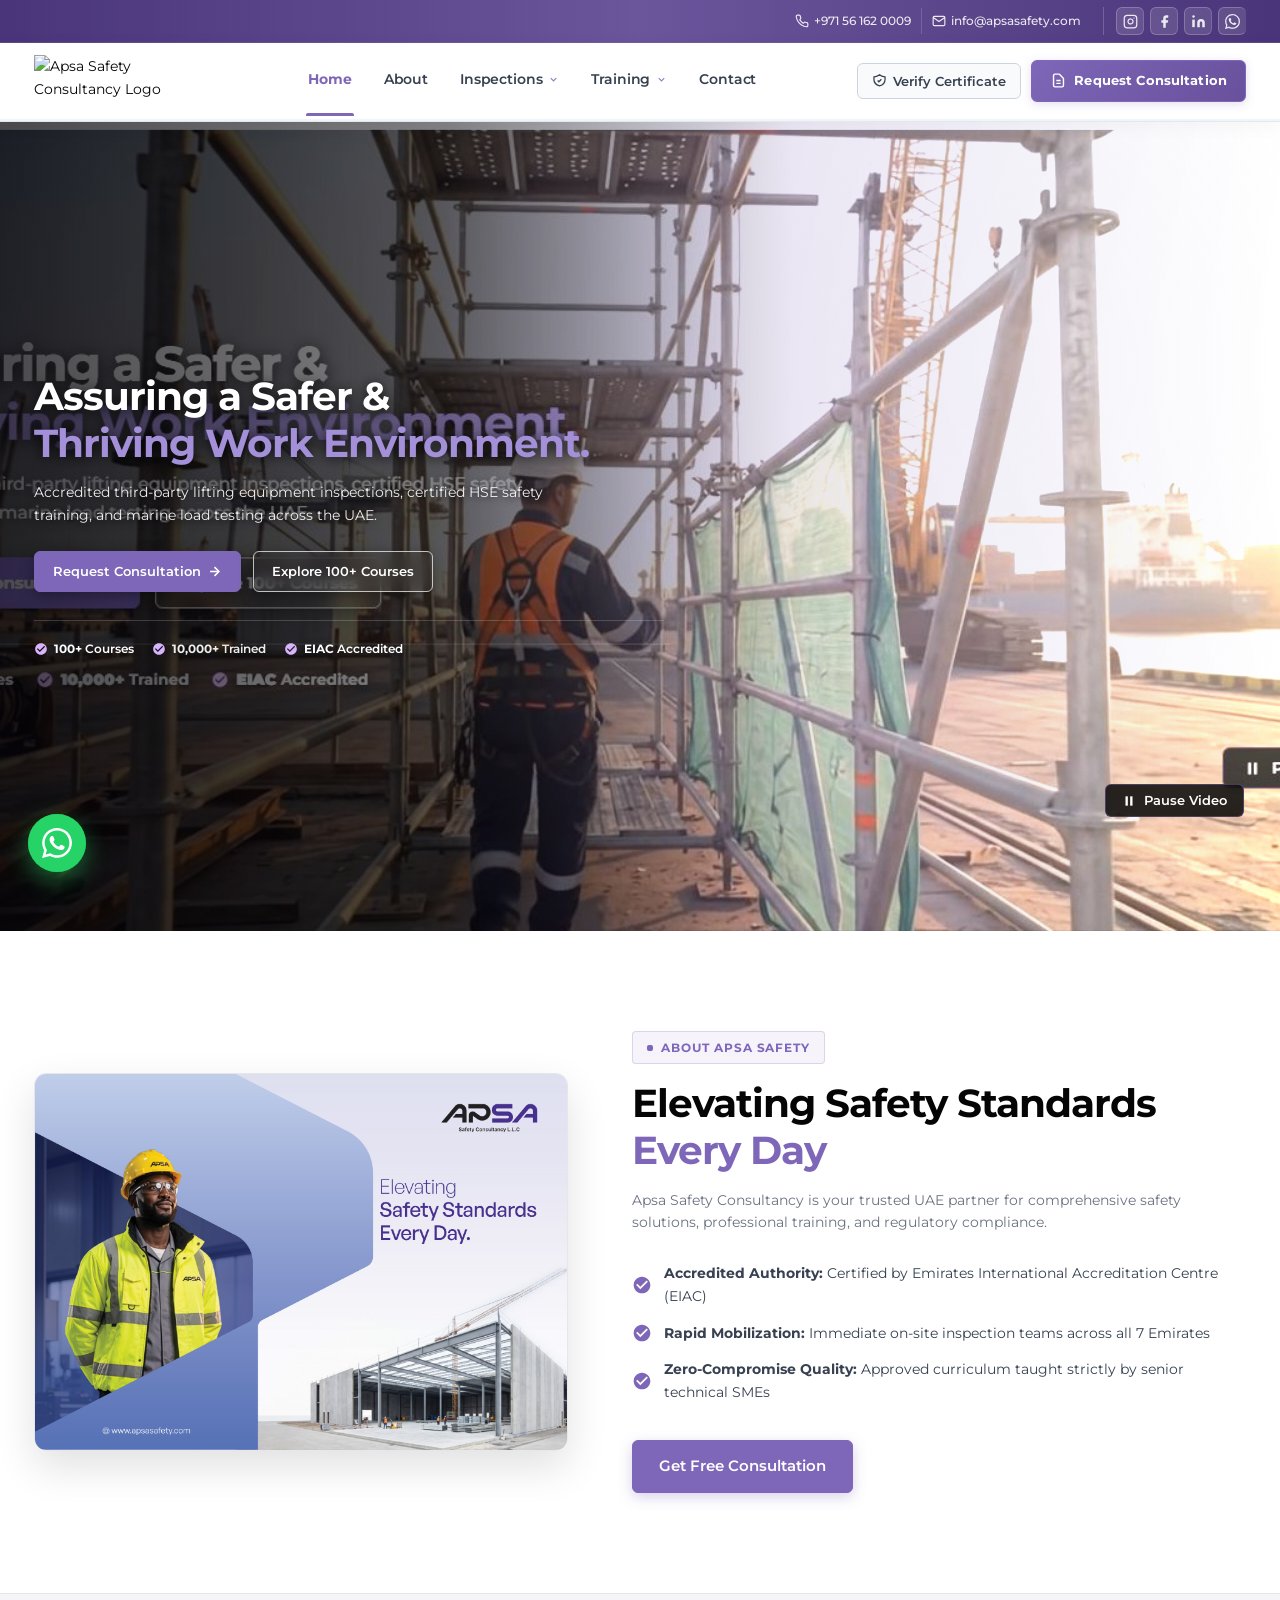
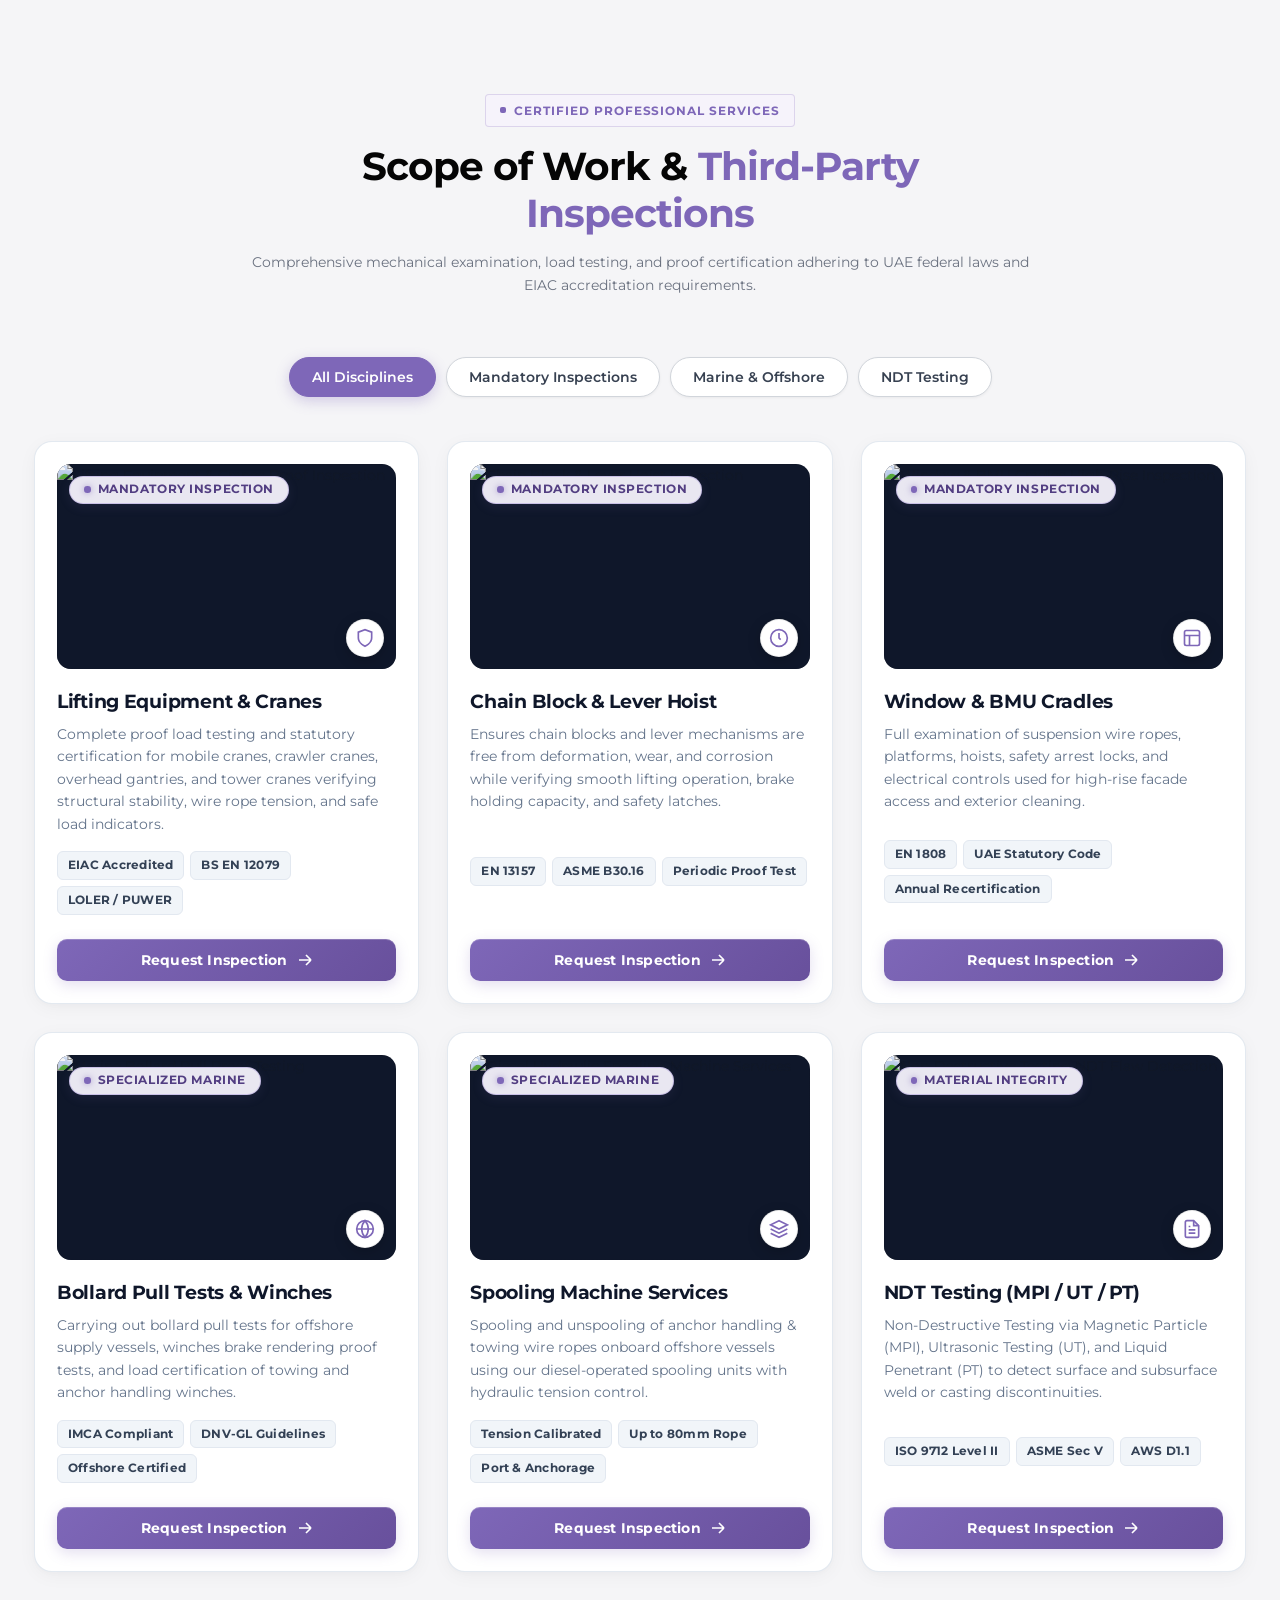
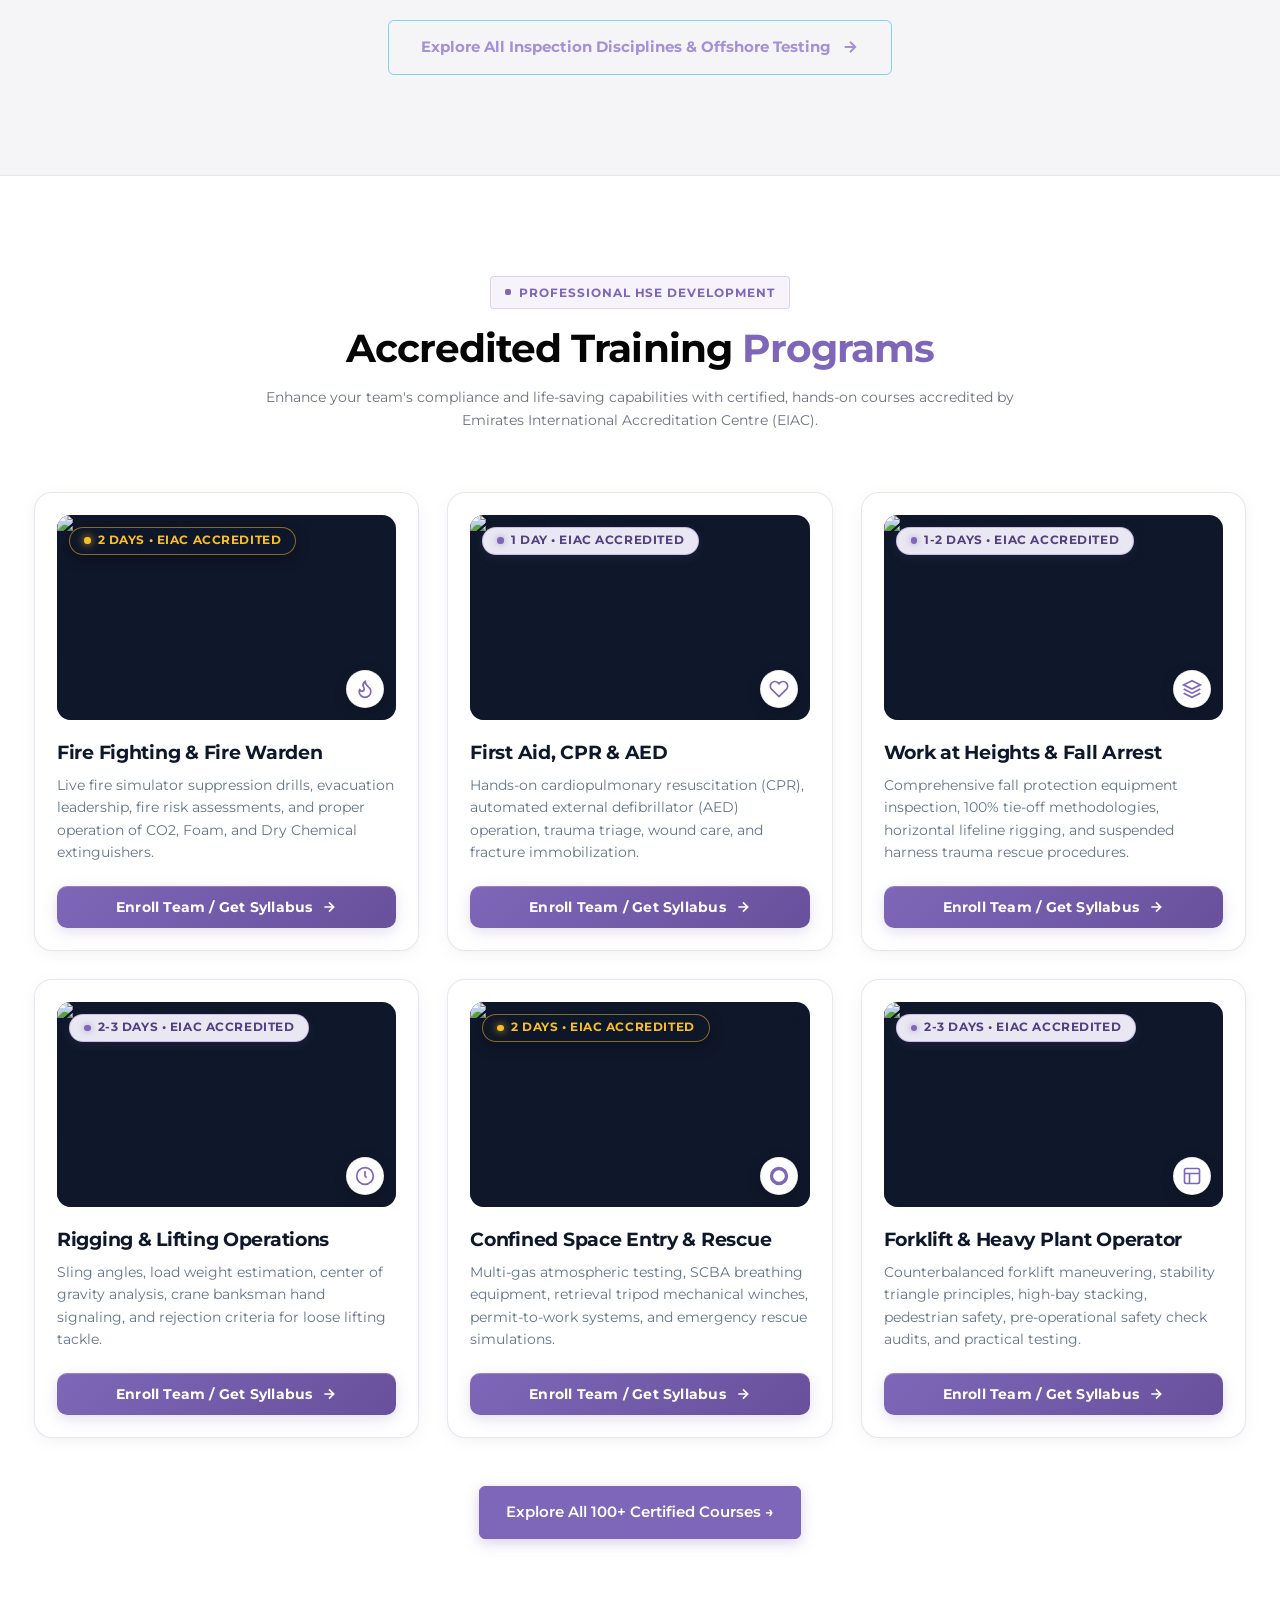
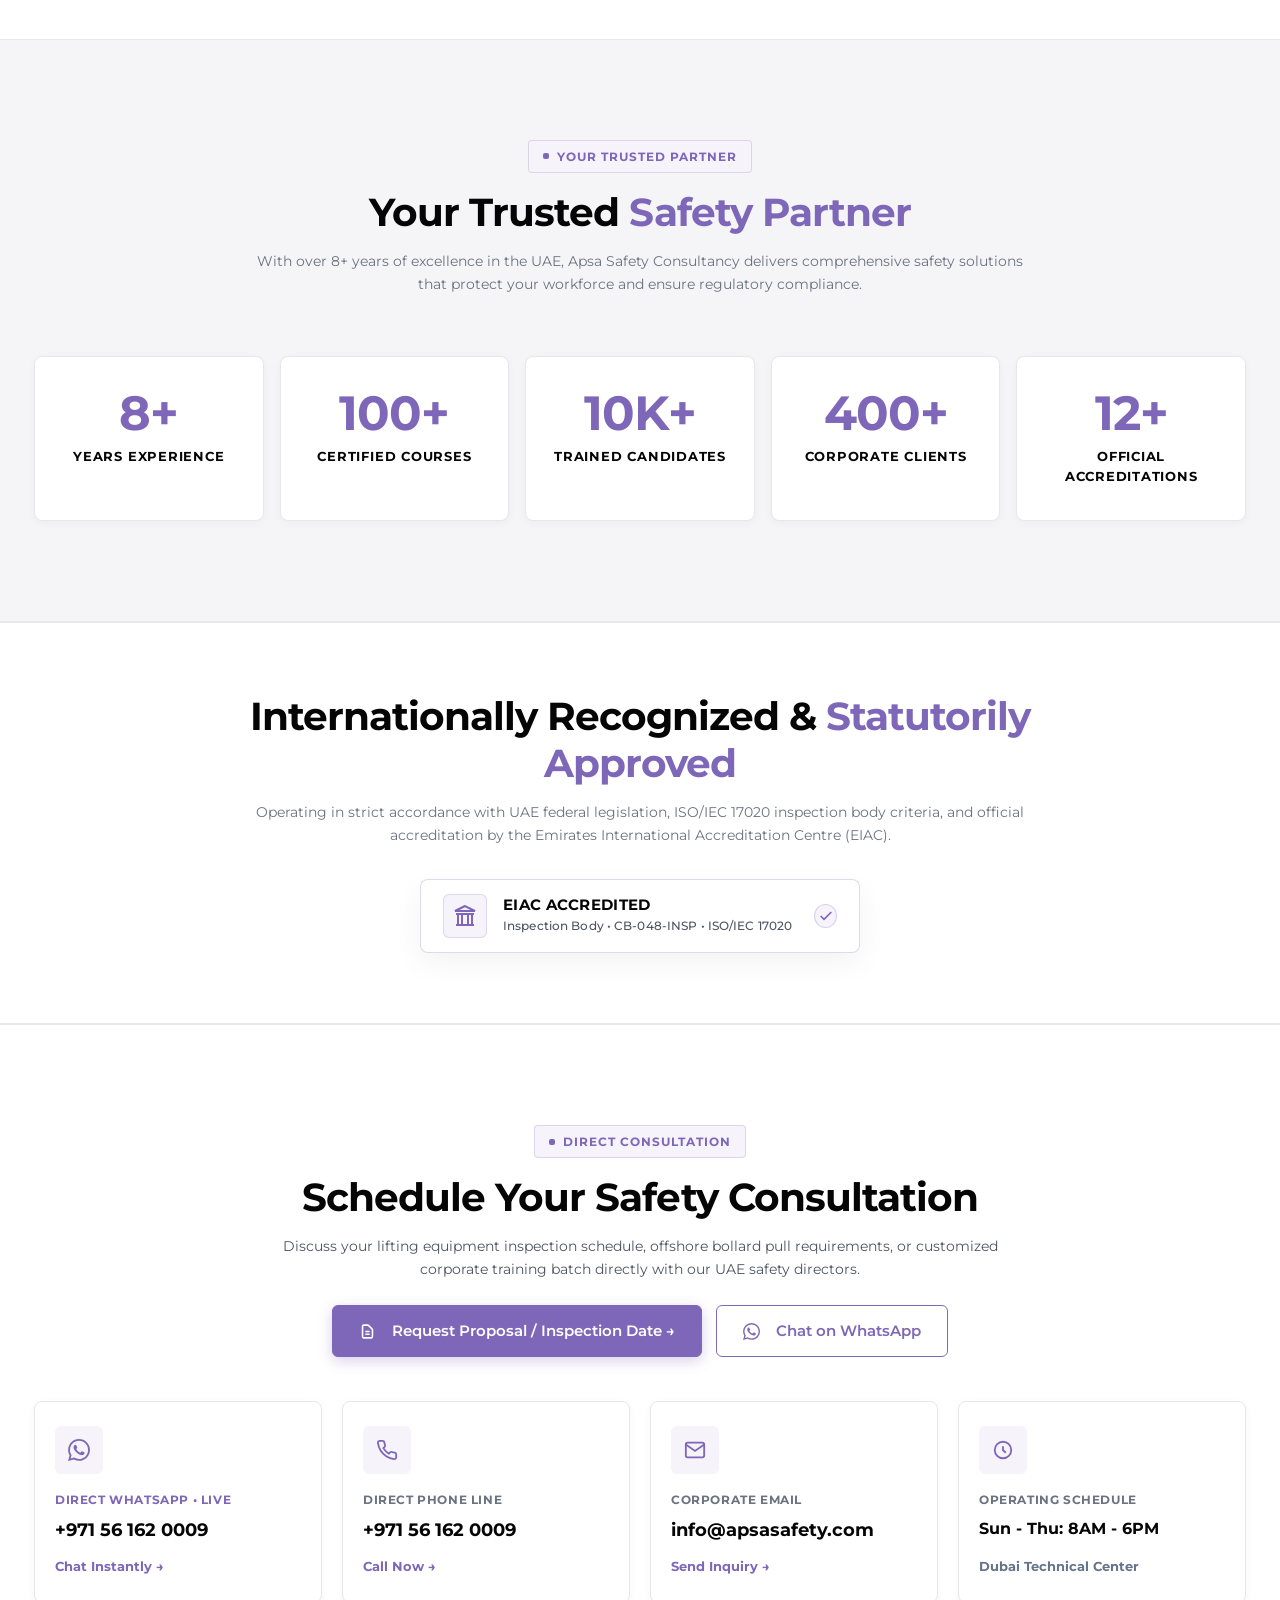
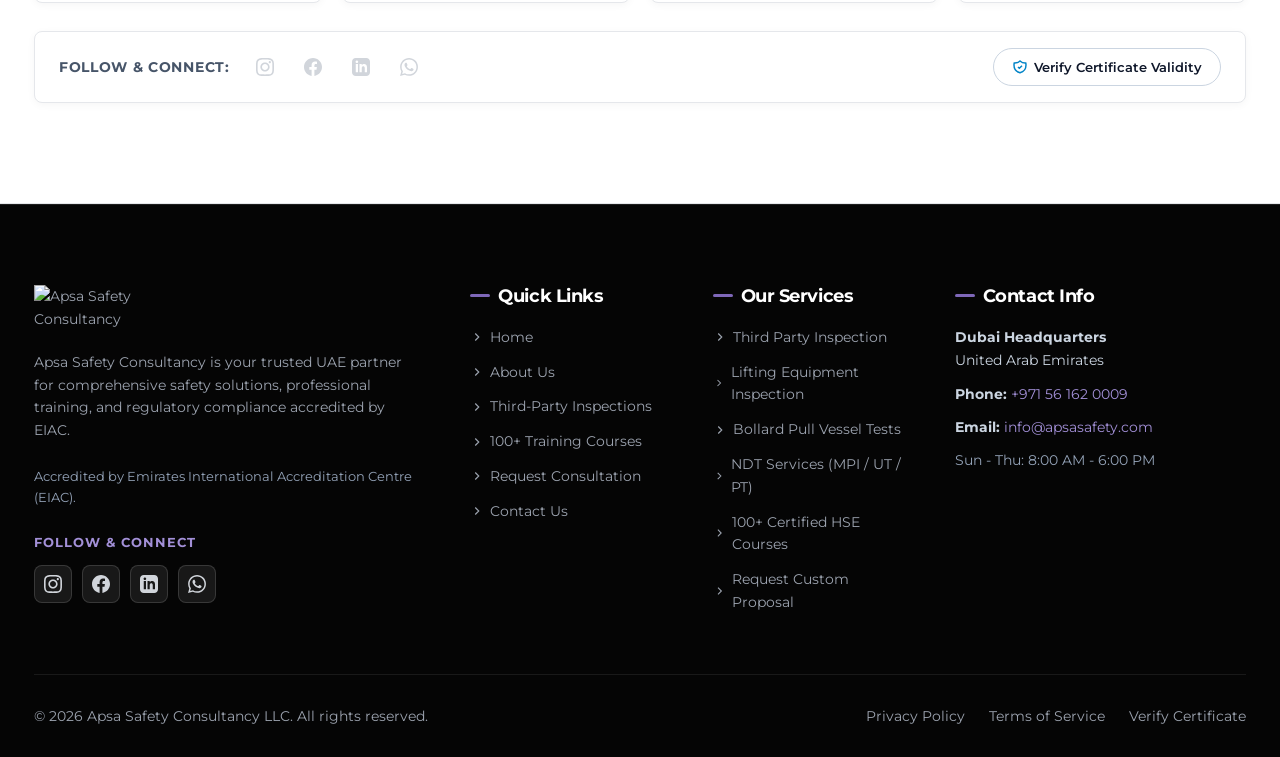
==== commit 1ca7a8db: "Update hero section to pure video with instant load, replace about image with page_1, standardize he" ====
--- a/index.html
+++ b/index.html
@@ -7,7 +7,7 @@
   
   <!-- SEO Meta Tags -->
   <meta name="description" content="Apsa Safety Consultancy is a premier safety consultancy offering certified third-party inspections, HSE training, and marine lifting equipment certification accredited by EIAC.">
-  <meta name="keywords" content="safety consultancy UAE, third party inspection Dubai, lifting equipment certification, HSE training Dubai, EIAC accredited, KHDA safety training, ISO 45001 Dubai, marine inspection UAE">
+  <meta name="keywords" content="safety consultancy UAE, third party inspection Dubai, lifting equipment certification, HSE training Dubai, EIAC accredited, ISO 45001 Dubai, marine inspection UAE">
   <meta name="author" content="Apsa Safety Consultancy">
 
   <!-- Open Graph / Social Sharing -->
@@ -24,7 +24,7 @@
   <!-- Twitter / X Card -->
   <meta name="twitter:card" content="summary_large_image">
   <meta name="twitter:title" content="Apsa Safety Consultancy | HSE Training &amp; Inspection UAE">
-  <meta name="twitter:description" content="Certified HSE Training &amp; Third-Party Inspection. EIAC, KHDA, ENAS Accredited. Dubai, UAE.">
+  <meta name="twitter:description" content="Certified HSE Training &amp; Third-Party Inspection. EIAC Accredited. Dubai, UAE.">
   <meta name="twitter:image" content="https://www.apsasafety.com/assets/hero-poster.jpg">
 
   <!-- Canonical URL -->
@@ -36,7 +36,7 @@
   <!-- Google Fonts: Montserrat (Geometric Brand Typography) -->
   <link rel="preconnect" href="https://fonts.googleapis.com">
   <link rel="preconnect" href="https://fonts.gstatic.com" crossorigin>
-  <link href="https://fonts.googleapis.com/css2?family=Montserrat:wght@400;500;600;700&display=swap" rel="stylesheet">
+  <link href="https://fonts.googleapis.com/css2?family=Montserrat:ital,wght@0,300;0,400;0,500;0,600;0,700;0,800;0,900;1,400;1,600&display=swap" rel="stylesheet">
 
   <!-- Stylesheet -->
   <link rel="stylesheet" href="css/style.css">
@@ -54,7 +54,7 @@
         "url": "https://www.apsasafety.com/",
         "logo": "https://www.apsasafety.com/assets/logo.png",
         "image": "https://www.apsasafety.com/assets/hero-poster.jpg",
-        "description": "EIAC, KHDA and ENAS accredited third-party lifting equipment inspection, marine certification, and HSE training provider in Dubai, UAE.",
+        "description": "EIAC accredited third-party lifting equipment inspection, marine certification, and HSE training provider in Dubai, UAE.",
         "telephone": "+971561620009",
         "email": "info@apsasafety.com",
         "address": {
@@ -91,7 +91,7 @@
         "parentOrganization": {
           "@id": "https://www.apsasafety.com/#organization"
         },
-        "description": "Over 100+ EIAC, KHDA, and Highfield certified HSE training courses across plant lifting, scaffolding, fire fighting, and technical safety."
+        "description": "Over 100+ EIAC certified HSE training courses across plant lifting, scaffolding, fire fighting, and technical safety."
       }
     ]
   }
@@ -157,7 +157,7 @@
           <div class="nav-dropdown-menu dropdown-inspections" role="menu">
             <div class="dropdown-header-label">
               <span>Inspection Disciplines</span>
-              <span style="font-size: 0.68rem; opacity: 0.8;">EIAC &bull; ENAS</span>
+              <span style="font-size: 0.68rem; opacity: 0.8;">EIAC Accredited</span>
             </div>
             <a href="inspections.html#disciplines" class="dropdown-item" role="menuitem">
               <div class="dropdown-item-icon">
@@ -212,7 +212,7 @@
             <div>
               <div class="dropdown-header-label">
                 <span>Accredited HSE Courses</span>
-                <span style="font-size: 0.68rem; opacity: 0.8;">EIAC &bull; KHDA</span>
+                <span style="font-size: 0.68rem; opacity: 0.8;">EIAC Accredited</span>
               </div>
               <a href="training.html#courses" class="dropdown-item" role="menuitem">
                 <div class="dropdown-item-icon"><svg width="15" height="15" fill="none" stroke="currentColor" stroke-width="2" viewBox="0 0 24 24"><circle cx="12" cy="12" r="10"></circle><polyline points="12 6 12 12 16 14"></polyline></svg></div>
@@ -396,14 +396,15 @@
     <!-- 3. Video-First Hero Section with APSA Content Focus -->
     <section class="hero-section" id="heroSection" aria-label="Hero Introduction">
       <div class="hero-video-wrapper">
-        <div class="hero-cinematic-backdrop" id="heroCinematicBg" role="img" aria-label="Apsa Safety Heavy Crane &amp; Rigging Proof Load Testing"></div>
         <video 
           id="heroVideo" 
           class="hero-video" 
+          autoplay
           muted 
           loop 
           playsinline 
-          poster="assets/hero-crane-inspection-hd.jpg">
+          preload="auto"
+          poster="assets/hero-video-poster.jpg">
           <source src="assets/hero-safety-loop.mp4" type="video/mp4">
           Your browser does not support HTML5 video.
         </video>
@@ -447,40 +448,13 @@
         </div>
       </div>
 
-      <!-- Floating Technical Scene Intel Badge -->
-      <div class="hero-scene-intel" id="heroSceneIntel" title="Click to inspect Crane Details" role="region" aria-label="Technical Crane Inspection Detail">
-        <div class="hero-scene-thumb">
-          <img src="assets/hero-crane-inspection-hd.jpg" alt="Heavy Crane Proof Load &amp; Rigging Inspection" width="64" height="52" loading="eager">
-        </div>
-        <div class="hero-scene-info">
-          <span class="hero-scene-badge">Heavy Lifting &amp; Cranes</span>
-          <span class="hero-scene-title">Heavy Crane Proof Load &amp; Rigging Inspection</span>
-          <span class="hero-scene-desc">EIAC Accredited &bull; Calibrated Test Weights</span>
-        </div>
-      </div>
-
-      <!-- Interactive Inspection Slides Navigation Dots -->
-      <div class="hero-slides-nav" id="heroSlidesNav" role="tablist" aria-label="Hero inspection & training slides navigation">
-        <button class="hero-slide-dot active" data-slide="0" aria-label="Inspection 1: Scaffold Safety & Erection Training" aria-selected="true"><span class="dot-fill"></span></button>
-        <button class="hero-slide-dot" data-slide="1" aria-label="Inspection 2: Mobile & Tower Crane Proof Load Testing" aria-selected="false"><span class="dot-fill"></span></button>
-        <button class="hero-slide-dot" data-slide="2" aria-label="Inspection 3: Offshore Marine Bollard Pull & Winch Proof" aria-selected="false"><span class="dot-fill"></span></button>
-        <button class="hero-slide-dot" data-slide="3" aria-label="Inspection 4: Certified Rigging & LOLER Lifting Training" aria-selected="false"><span class="dot-fill"></span></button>
-        <button class="hero-slide-dot" data-slide="4" aria-label="Inspection 5: NDT Flaw Detection & Weld Integrity" aria-selected="false"><span class="dot-fill"></span></button>
-        <button class="hero-slide-dot" data-slide="5" aria-label="Inspection 6: Window & BMU Facade Cradle Certification" aria-selected="false"><span class="dot-fill"></span></button>
-      </div>
-
-      <!-- Click to Change Inspection Hint Tooltip -->
-      <div class="hero-slide-hint" id="heroSlideHint" aria-live="polite">
-        <svg width="13" height="13" fill="none" stroke="currentColor" stroke-width="2" viewBox="0 0 24 24"><path d="M15 15l-2 5L9 9l11 4-5 2zm0 0l5 5M7.188 2.239l.777 2.897M5.136 7.965l-2.898-.777M13.95 4.05l-2.122 2.122m-5.657 5.656l-2.12 2.122"/></svg>
-        <span id="heroSlideCounter">Click hero or wait for auto-change (1 / 6)</span>
-      </div>
-
       <!-- Accessible Video Control Button -->
-      <button class="video-control-btn" id="videoToggleBtn" aria-label="Play background video loop">
+      <button class="video-control-btn" id="videoToggleBtn" aria-label="Pause background video loop">
         <svg id="videoToggleIcon" width="14" height="14" viewBox="0 0 24 24" fill="currentColor">
-          <polygon points="5 3 19 12 5 21 5 3"></polygon>
+          <rect x="6" y="4" width="4" height="16"></rect>
+          <rect x="14" y="4" width="4" height="16"></rect>
         </svg>
-        <span id="videoToggleText">Play Video Loop</span>
+        <span id="videoToggleText">Pause Video</span>
       </button>
     </section>
 
@@ -489,34 +463,9 @@
       <div class="container">
         <div class="about-grid">
           
-          <!-- Image and Overlapping Stats -->
+          <!-- Quality Company Profile Page Image (No Overlapping Content) -->
           <div class="about-image-wrapper">
-            <img src="assets/hero-industrial-safety-hd.jpg" alt="Apsa Safety Inspection Engineers" class="about-main-img">
-            
-            <div class="about-stats-card">
-              <div class="about-stats-grid">
-                <div class="about-stat-item">
-                  <div class="about-stat-num counter-val" data-target="100">0</div>
-                  <div class="about-stat-lbl">Courses</div>
-                </div>
-                <div class="about-stat-item">
-                  <div class="about-stat-num counter-val" data-target="10000" data-format="k">0</div>
-                  <div class="about-stat-lbl">Trained</div>
-                </div>
-                <div class="about-stat-item">
-                  <div class="about-stat-num counter-val" data-target="400">0</div>
-                  <div class="about-stat-lbl">Clients</div>
-                </div>
-                <div class="about-stat-item">
-                  <div class="about-stat-num counter-val" data-target="12">0</div>
-                  <div class="about-stat-lbl">Accreditations</div>
-                </div>
-                <div class="about-stat-item">
-                  <div class="about-stat-num counter-val" data-target="8">0</div>
-                  <div class="about-stat-lbl">Experience</div>
-                </div>
-              </div>
-            </div>
+            <img src="assets/page_1.png" alt="APSA Safety Company Profile Cover" class="about-main-img" width="1754" height="1241" loading="lazy">
           </div>
 
           <!-- Content Description -->
@@ -769,7 +718,7 @@
         <div class="section-header">
           <span class="section-badge">Professional HSE Development</span>
           <h2 class="section-title">Accredited Training <span class="highlight-cyan">Programs</span></h2>
-          <p class="section-desc">Enhance your team's compliance and life-saving capabilities with certified, hands-on courses recognized by KHDA, EIAC, DCAS, and Highfield International.</p>
+          <p class="section-desc">Enhance your team's compliance and life-saving capabilities with certified, hands-on courses accredited by Emirates International Accreditation Centre (EIAC).</p>
         </div>
 
         <div class="training-grid-pro">
@@ -779,7 +728,7 @@
               <img src="assets/training/fire-fighting.jpg" alt="Fire Fighting &amp; Fire Warden Live Simulator Training" class="card-media-img" loading="lazy">
               <div class="card-media-overlay"></div>
               <span class="card-floating-badge badge-amber-glow">
-                <span class="badge-pulse-dot"></span> 2 Days &bull; KHDA / DCAS
+                <span class="badge-pulse-dot"></span> 2 Days &bull; EIAC Accredited
               </span>
               <div class="card-media-icon-badge">
                 <svg width="20" height="20" fill="none" stroke="currentColor" stroke-width="2" viewBox="0 0 24 24"><path d="M8.5 14.5A2.5 2.5 0 0011 12c0-1.38-.5-2-1-3-1.072-2.143-.224-4.054 2-6 .5 2.5 2 4.9 4 6.5 2 1.6 3 3.5 3 5.5a7 7 0 11-14 0c0-1.153.433-2.294 1-3a2.5 2.5 0 002.5 3z"></path></svg>
@@ -803,7 +752,7 @@
               <img src="assets/training/first-aid-cpr.jpg" alt="First Aid CPR and AED Paramedic Training" class="card-media-img" loading="lazy">
               <div class="card-media-overlay"></div>
               <span class="card-floating-badge badge-cyan-glow">
-                <span class="badge-pulse-dot"></span> 1 Day &bull; DCAS / Medic First Aid
+                <span class="badge-pulse-dot"></span> 1 Day &bull; EIAC Accredited
               </span>
               <div class="card-media-icon-badge">
                 <svg width="20" height="20" fill="none" stroke="currentColor" stroke-width="2" viewBox="0 0 24 24"><path d="M20.84 4.61a5.5 5.5 0 00-7.78 0L12 5.67l-1.06-1.06a5.5 5.5 0 00-7.78 7.78l1.06 1.06L12 21.23l7.78-7.78 1.06-1.06a5.5 5.5 0 000-7.78z"></path></svg>
@@ -827,7 +776,7 @@
               <img src="assets/training/work-at-heights.jpg" alt="Work at Heights and Fall Arrest Rig Training" class="card-media-img" loading="lazy">
               <div class="card-media-overlay"></div>
               <span class="card-floating-badge badge-purple-glow">
-                <span class="badge-pulse-dot"></span> 1-2 Days &bull; EIAC / KHDA
+                <span class="badge-pulse-dot"></span> 1-2 Days &bull; EIAC Accredited
               </span>
               <div class="card-media-icon-badge">
                 <svg width="20" height="20" fill="none" stroke="currentColor" stroke-width="2" viewBox="0 0 24 24"><polygon points="12 2 2 7 12 12 22 7 12 2"></polygon><polyline points="2 17 12 22 22 17"></polyline><polyline points="2 12 12 17 22 12"></polyline></svg>
@@ -851,7 +800,7 @@
               <img src="assets/training/rigging-slinging.jpg" alt="Rigging Lifting and Banksman Signaling Training" class="card-media-img" loading="lazy">
               <div class="card-media-overlay"></div>
               <span class="card-floating-badge badge-cyan-glow">
-                <span class="badge-pulse-dot"></span> 2-3 Days &bull; EIAC / ENAS
+                <span class="badge-pulse-dot"></span> 2-3 Days &bull; EIAC Accredited
               </span>
               <div class="card-media-icon-badge">
                 <svg width="20" height="20" fill="none" stroke="currentColor" stroke-width="2" viewBox="0 0 24 24"><circle cx="12" cy="12" r="10"></circle><polyline points="12 6 12 12 14 14"></polyline></svg>
@@ -875,7 +824,7 @@
               <img src="assets/training/confined-space.jpg" alt="Confined Space Entry Tripod Rescue Training" class="card-media-img" loading="lazy">
               <div class="card-media-overlay"></div>
               <span class="card-floating-badge badge-amber-glow">
-                <span class="badge-pulse-dot"></span> 2 Days &bull; OSHA / EIAC
+                <span class="badge-pulse-dot"></span> 2 Days &bull; EIAC Accredited
               </span>
               <div class="card-media-icon-badge">
                 <svg width="20" height="20" fill="none" stroke="currentColor" stroke-width="2" viewBox="0 0 24 24"><path d="M12 2a10 10 0 100 20 10 10 0 000-20zm0 18a8 8 0 110-16 8 8 0 010 16z"></path></svg>
@@ -899,7 +848,7 @@
               <img src="assets/training/forklift-operator.jpg" alt="Forklift Operator Training Logistics Facility" class="card-media-img" loading="lazy">
               <div class="card-media-overlay"></div>
               <span class="card-floating-badge badge-purple-glow">
-                <span class="badge-pulse-dot"></span> 2-3 Days &bull; Highfield / EIAC
+                <span class="badge-pulse-dot"></span> 2-3 Days &bull; EIAC Accredited
               </span>
               <div class="card-media-icon-badge">
                 <svg width="20" height="20" fill="none" stroke="currentColor" stroke-width="2" viewBox="0 0 24 24"><rect x="3" y="3" width="18" height="18" rx="2" ry="2"></rect><line x1="3" y1="9" x2="21" y2="9"></line><line x1="9" y1="21" x2="9" y2="9"></line></svg>
--- a/css/style.css
+++ b/css/style.css
@@ -112,9 +112,10 @@
 
 body {
   font-family: var(--font-body);
+  font-size: 0.88rem;
   color: var(--gray-800);
   background-color: var(--white);
-  line-height: 1.65;
+  line-height: 1.62;
   -webkit-font-smoothing: antialiased;
   -moz-osx-font-smoothing: grayscale;
   overflow-x: hidden;
@@ -134,7 +135,28 @@
   color: var(--apsa-black);
   line-height: 1.2;
   font-weight: 700;
-  letter-spacing: -0.02em;
+  letter-spacing: -0.025em;
+}
+
+h1 {
+  font-size: clamp(1.75rem, 3.2vw, 2.45rem);
+}
+
+h2 {
+  font-size: clamp(1.4rem, 2.6vw, 1.95rem);
+}
+
+h3 {
+  font-size: clamp(1.1rem, 1.7vw, 1.3rem);
+}
+
+h4 {
+  font-size: clamp(0.95rem, 1.3vw, 1.1rem);
+}
+
+p {
+  font-size: 0.88rem;
+  line-height: 1.62;
 }
 
 a {
@@ -143,11 +165,14 @@
   transition: color var(--transition-fast);
 }
 
+button, input, select, textarea {
+  font-family: inherit;
+}
+
 button {
   cursor: pointer;
   border: none;
   background: none;
-  font-family: inherit;
   transition: all var(--transition-fast);
 }
 
@@ -264,18 +289,18 @@
 }
 
 .section-title {
-  font-size: clamp(2.1rem, 3.8vw, 2.95rem);
+  font-size: clamp(1.75rem, 3.2vw, 2.45rem);
   letter-spacing: -0.025em;
-  margin-bottom: 16px;
+  margin-bottom: 14px;
   color: var(--apsa-black);
   font-weight: 700;
   line-height: 1.2;
 }
 
 .section-desc {
-  font-size: 1.1rem;
+  font-size: 0.88rem;
   color: var(--gray-500);
-  line-height: 1.7;
+  line-height: 1.62;
 }
 
 .geom-accent-line {
@@ -1350,7 +1375,7 @@
   overflow: hidden;
   color: var(--white);
   background-color: var(--slate-950);
-  cursor: pointer;
+  cursor: default;
 }
 
 .hero-video-wrapper {
@@ -1362,6 +1387,9 @@
   z-index: 1;
   overflow: hidden;
   background-color: var(--slate-950);
+  background-image: url('../assets/hero-video-poster.jpg');
+  background-size: cover;
+  background-position: center;
 }
 
 .hero-cinematic-backdrop {
@@ -1406,15 +1434,14 @@
   top: 0;
   left: 0;
   z-index: 2;
-  opacity: 0;
-  transition: opacity 0.8s cubic-bezier(0.16, 1, 0.3, 1);
+  opacity: 1;
+  transition: opacity 0.5s ease;
   pointer-events: none;
-  filter: brightness(1.15) contrast(1.04) saturate(1.08);
-}
-
-.hero-video.video-playing {
-  opacity: 1;
-  pointer-events: auto;
+  filter: brightness(1.1) contrast(1.05) saturate(1.05);
+}
+
+.hero-video.video-paused {
+  opacity: 0.35;
 }
 
 .hero-overlay {
@@ -1768,10 +1795,10 @@
 
 .about-main-img {
   width: 100%;
-  height: 480px;
-  object-fit: cover;
+  height: auto;
+  display: block;
   border-radius: var(--radius-lg);
-  box-shadow: var(--shadow-lg);
+  box-shadow: 0 16px 40px rgba(0, 0, 0, 0.12);
   border: 1px solid var(--gray-200);
 }
 
@@ -1826,8 +1853,9 @@
   display: flex;
   align-items: center;
   gap: 12px;
-  font-size: 0.95rem;
+  font-size: 0.88rem;
   color: var(--gray-700);
+  line-height: 1.62;
 }
 
 .about-check-item svg {
@@ -2540,8 +2568,8 @@
 
 .footer-brand p {
   margin: 18px 0 24px 0;
-  font-size: 0.95rem;
-  line-height: 1.7;
+  font-size: 0.88rem;
+  line-height: 1.62;
   color: var(--gray-400);
 }
 
@@ -2573,7 +2601,7 @@
 }
 
 .footer-links a {
-  font-size: 0.9rem;
+  font-size: 0.88rem;
   color: var(--gray-400);
   display: flex;
   align-items: center;
@@ -3311,17 +3339,18 @@
 
 .contact-section-title {
   font-family: var(--font-heading);
-  font-size: 2.35rem;
+  font-size: clamp(1.75rem, 3.2vw, 2.45rem);
   font-weight: 700;
   margin-bottom: 14px;
   color: var(--apsa-black);
-  letter-spacing: -0.02em;
+  letter-spacing: -0.025em;
+  line-height: 1.2;
 }
 
 .contact-section-desc {
   color: var(--gray-600);
-  font-size: 1.05rem;
-  line-height: 1.6;
+  font-size: 0.88rem;
+  line-height: 1.62;
 }
 
 @media (max-width: 1024px) {
@@ -3447,21 +3476,21 @@
 
 .subpage-title {
   font-family: var(--font-heading);
-  font-size: clamp(2rem, 3.6vw, 2.85rem);
+  font-size: clamp(1.75rem, 3.2vw, 2.45rem);
   font-weight: 700;
   color: #FFFFFF;
   line-height: 1.2;
   margin: 16px 0 14px 0;
-  letter-spacing: -0.02em;
+  letter-spacing: -0.025em;
   text-shadow: 0 2px 14px rgba(0, 0, 0, 0.85);
 }
 
 .subpage-desc {
   color: rgba(255, 255, 255, 0.92);
-  font-size: clamp(0.95rem, 1.35vw, 1.08rem);
-  line-height: 1.65;
-  margin-bottom: 28px;
-  max-width: 780px;
+  font-size: 0.88rem;
+  line-height: 1.62;
+  margin-bottom: 24px;
+  max-width: 680px;
   text-shadow: 0 1px 8px rgba(0, 0, 0, 0.75);
 }
 
@@ -3652,11 +3681,11 @@
 
 .modern-contact-title {
   font-family: var(--font-heading);
-  font-size: 2.15rem;
-  font-weight: 700;
-  line-height: 1.22;
+  font-size: clamp(1.75rem, 3.2vw, 2.45rem);
+  font-weight: 700;
+  line-height: 1.2;
   color: #FFFFFF;
-  letter-spacing: -0.02em;
+  letter-spacing: -0.025em;
   margin: 12px 0 14px 0;
 }
 
@@ -3667,8 +3696,8 @@
 }
 
 .modern-contact-lead {
-  font-size: 0.95rem;
-  line-height: 1.65;
+  font-size: 0.88rem;
+  line-height: 1.62;
   color: #94A3B8;
   margin-bottom: 4px;
 }
@@ -3990,7 +4019,7 @@
 
 .modern-form-title {
   font-family: var(--font-heading);
-  font-size: 1.85rem;
+  font-size: clamp(1.4rem, 2.4vw, 1.85rem);
   font-weight: 700;
   color: #FFFFFF !important;
   margin: 0 0 10px 0;
@@ -3999,9 +4028,9 @@
 }
 
 .modern-form-desc {
-  font-size: 0.925rem;
+  font-size: 0.88rem;
   color: #94A3B8;
-  line-height: 1.55;
+  line-height: 1.62;
   margin: 0;
 }
 
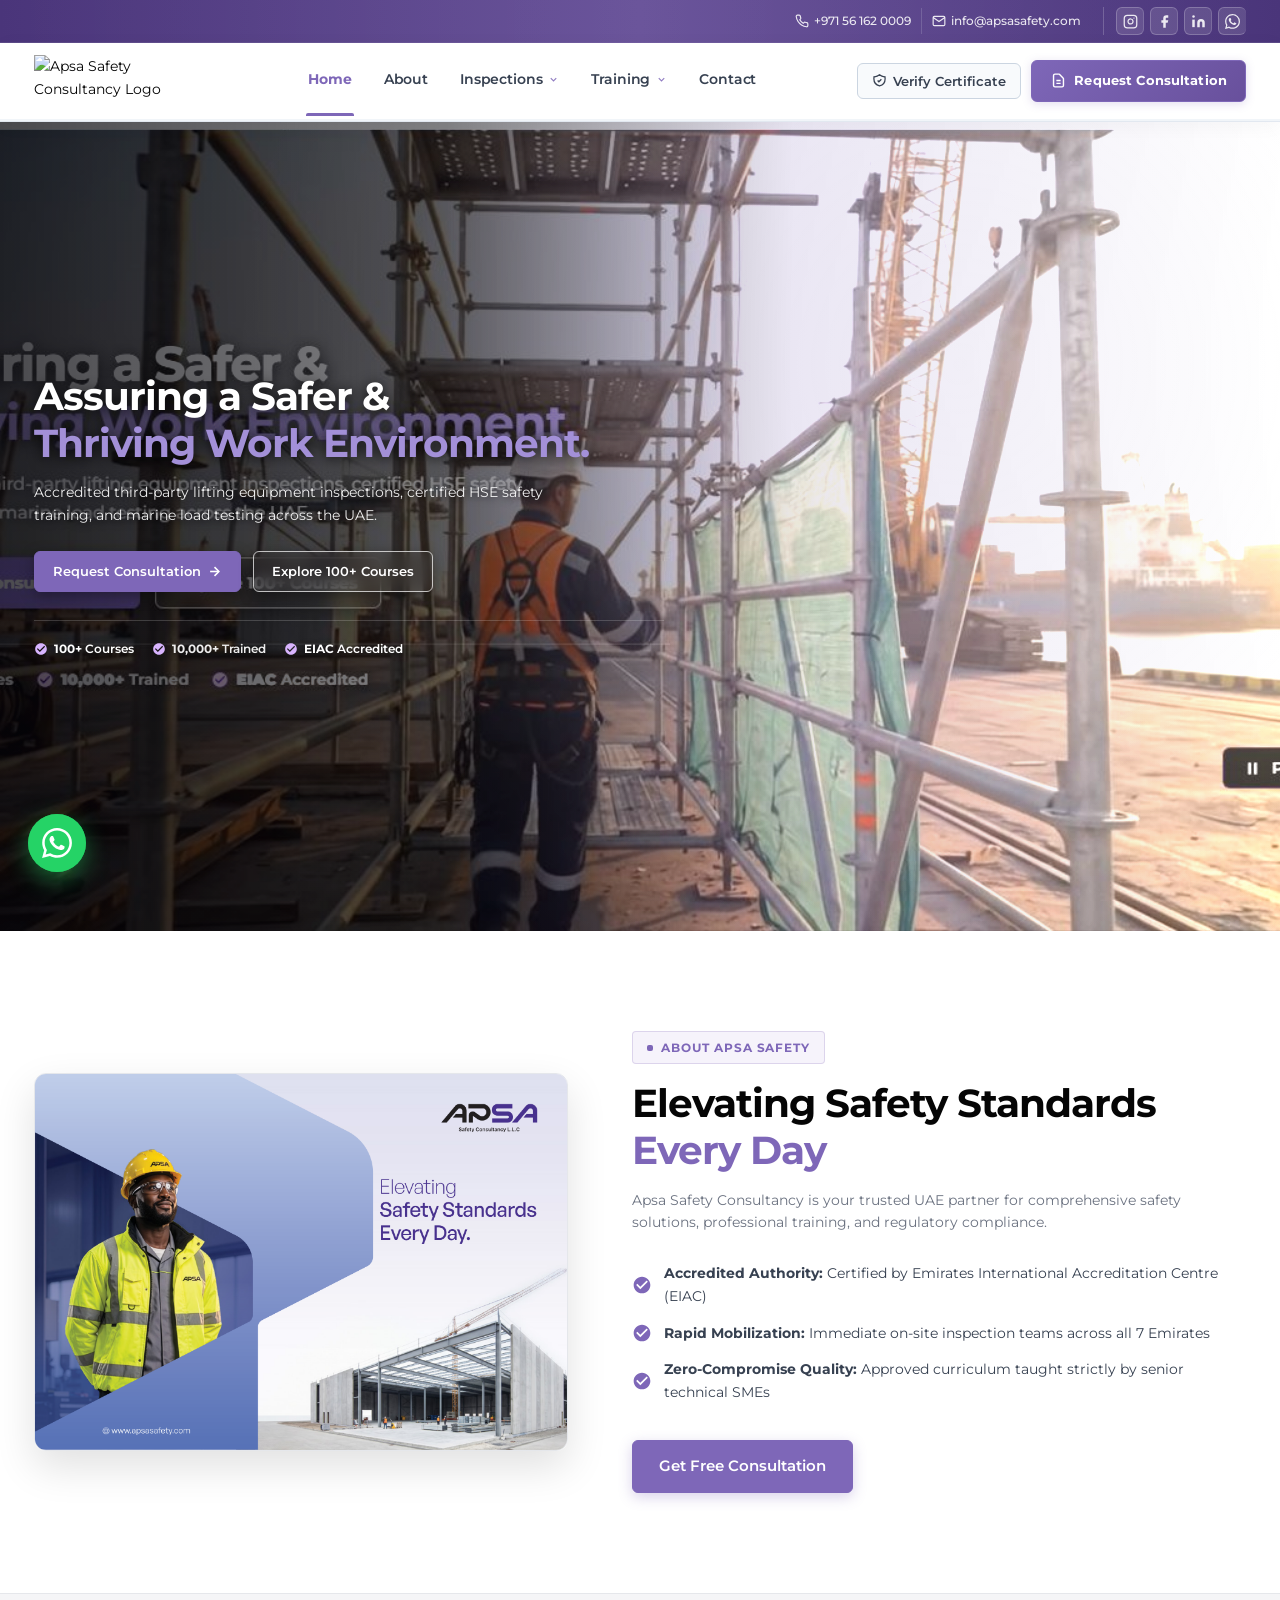
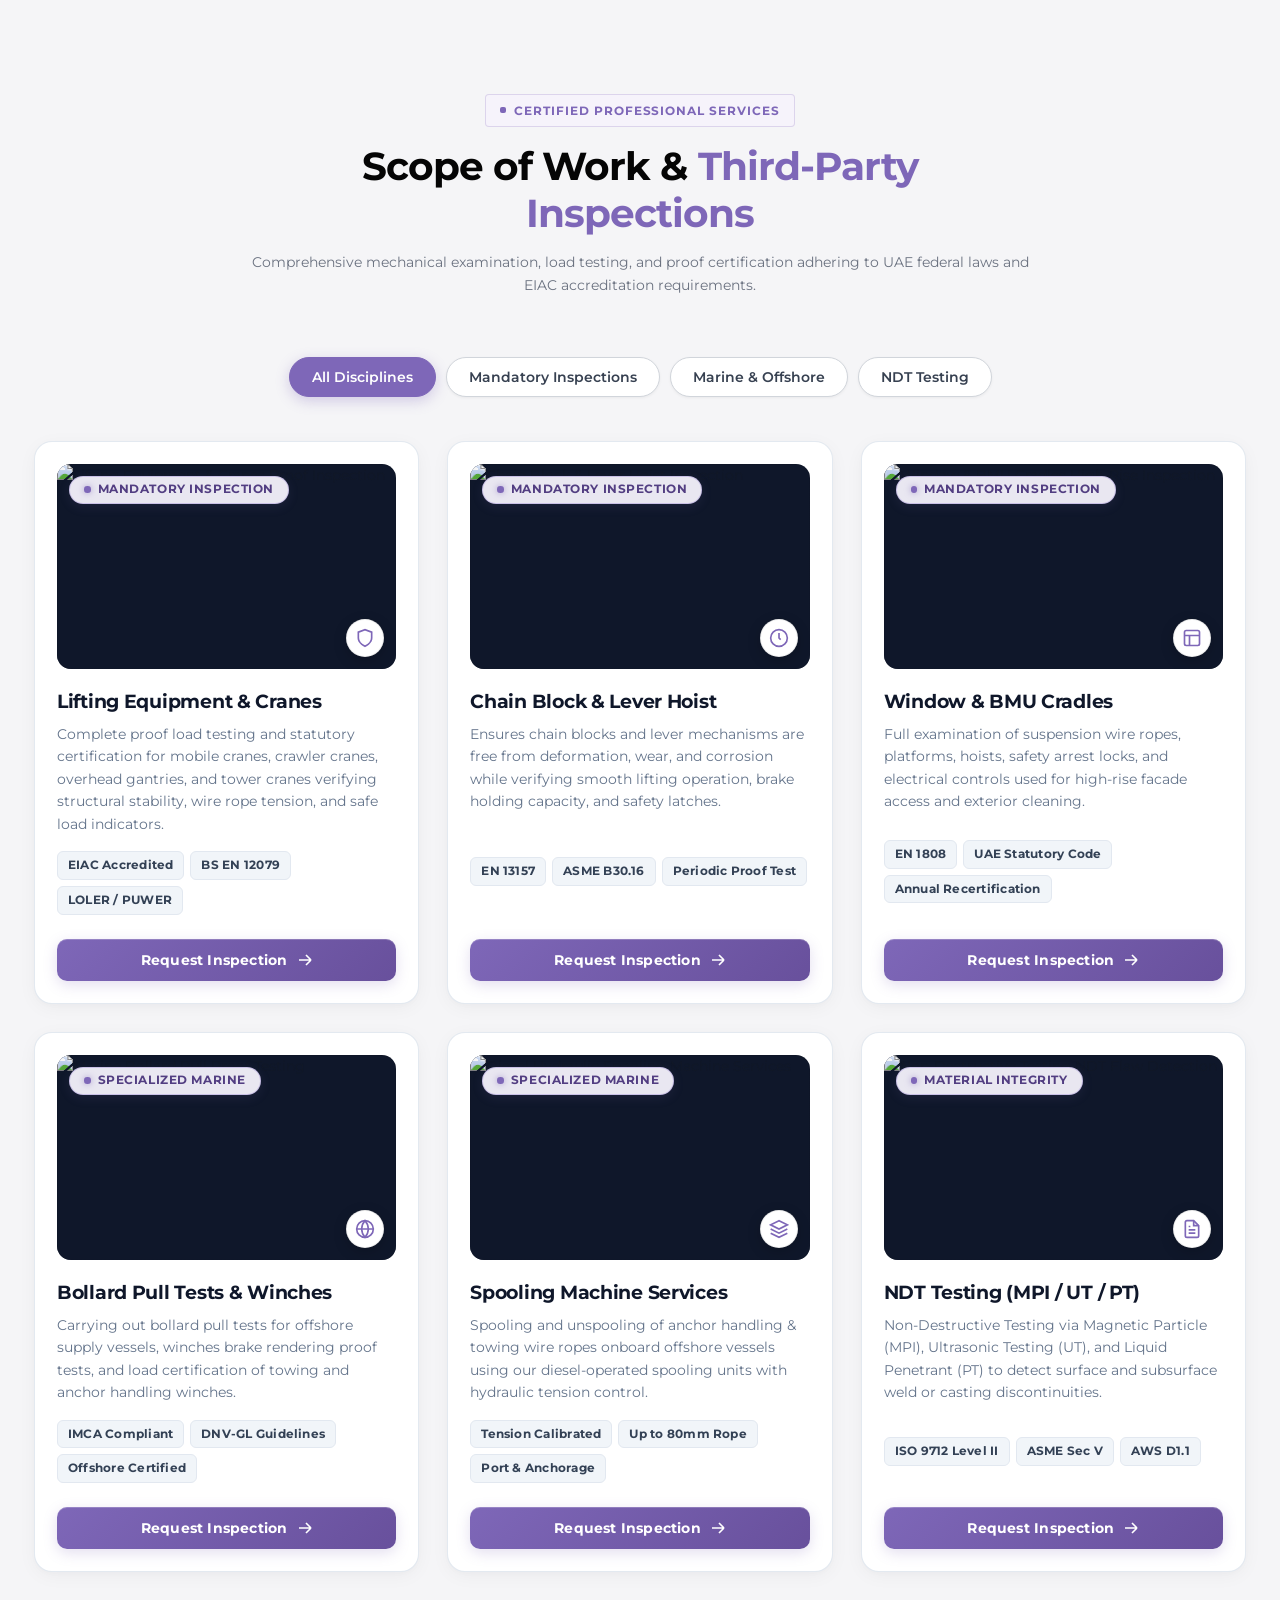
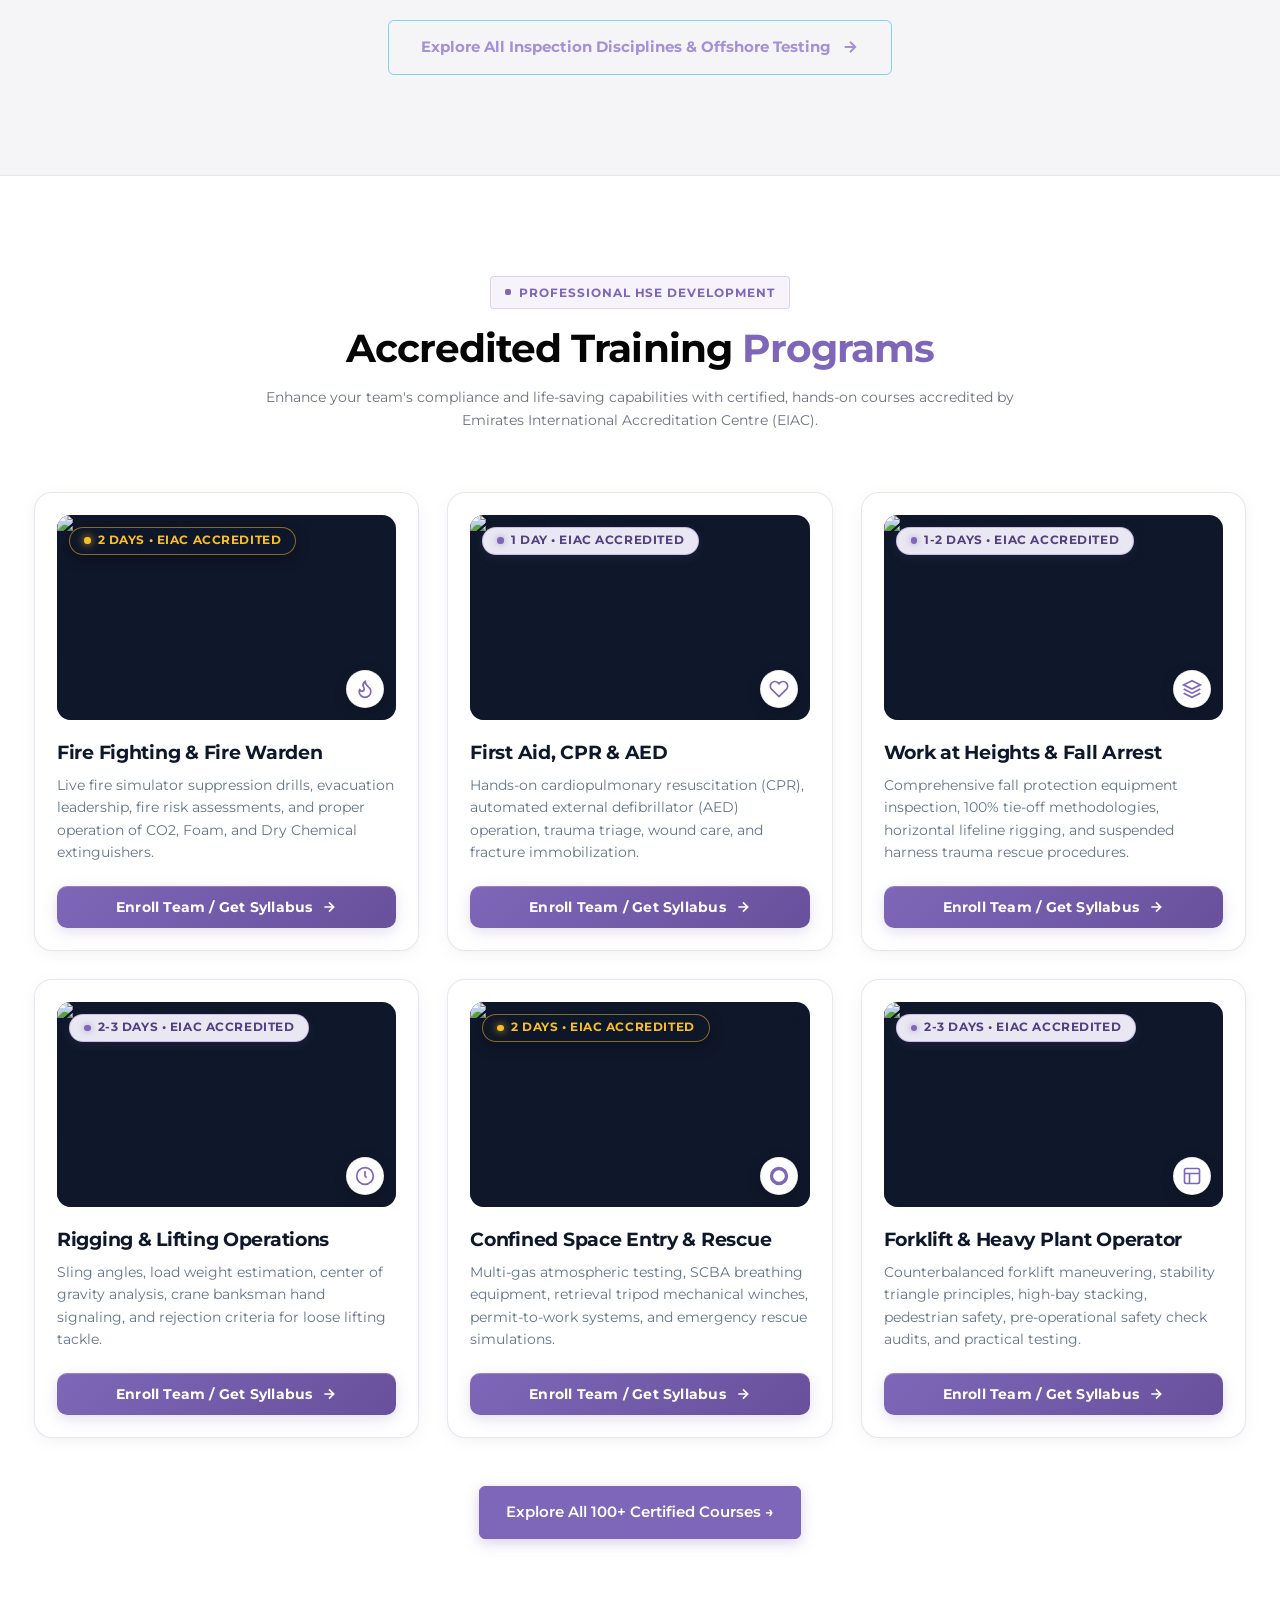
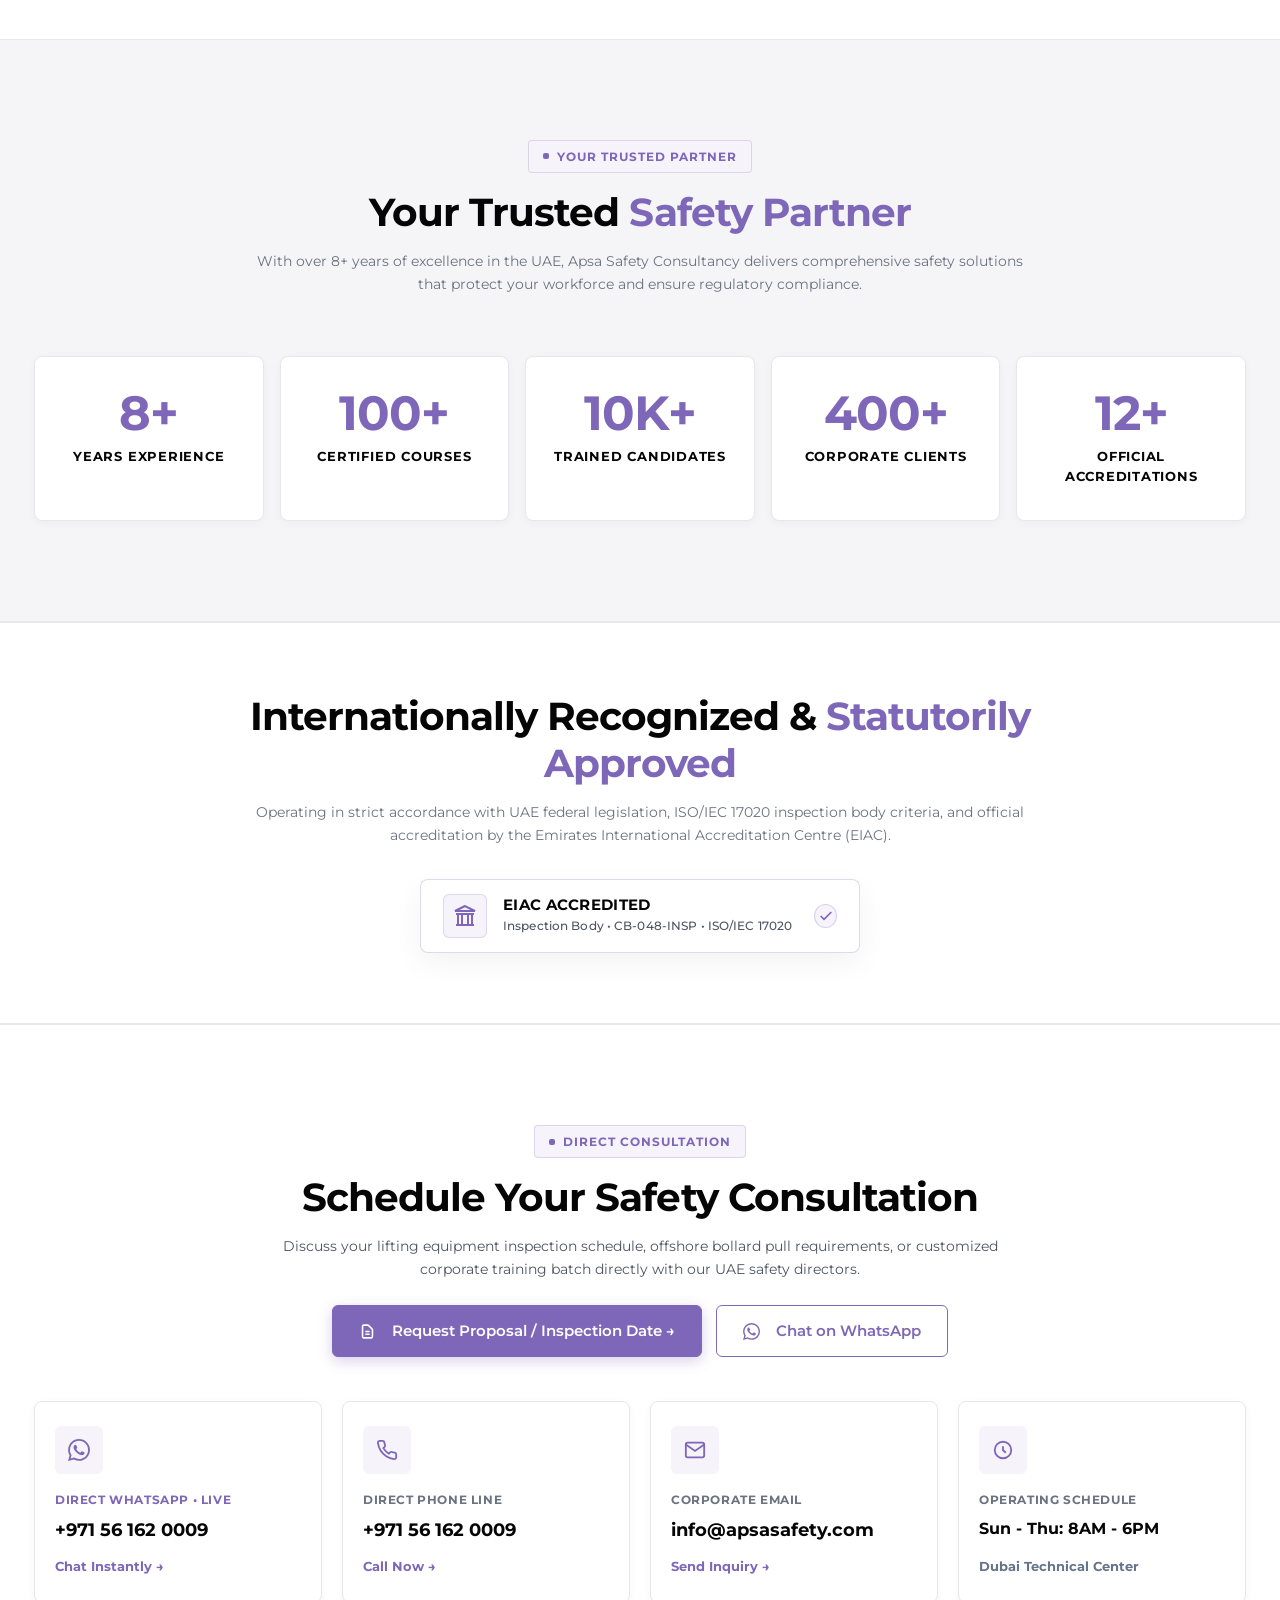
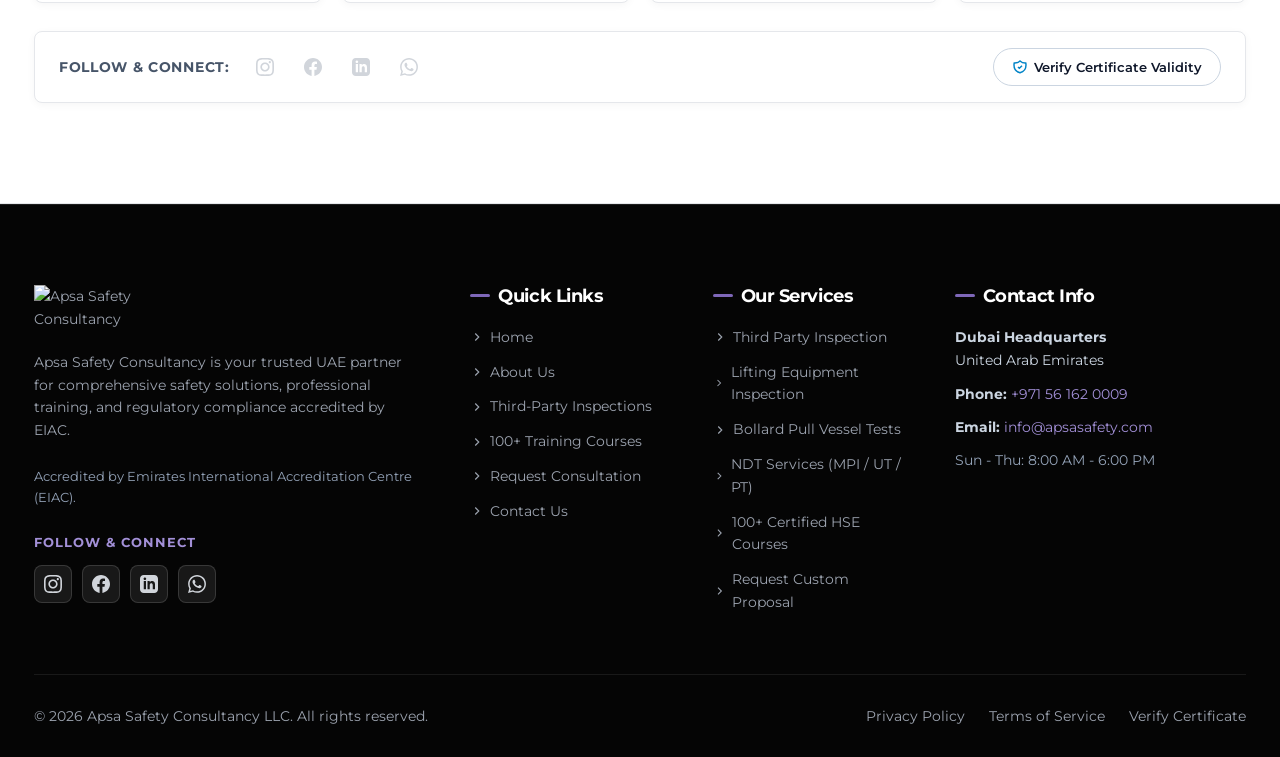
==== commit db527ddc: "Remove video pause toggle button, controls, and enforce ambient background loop" ====
--- a/index.html
+++ b/index.html
@@ -39,7 +39,7 @@
   <link href="https://fonts.googleapis.com/css2?family=Montserrat:ital,wght@0,300;0,400;0,500;0,600;0,700;0,800;0,900;1,400;1,600&display=swap" rel="stylesheet">
 
   <!-- Stylesheet -->
-  <link rel="stylesheet" href="css/style.css">
+  <link rel="stylesheet" href="css/style.css?v=2.2">
 
   <!-- Schema.org Structured Data (LocalBusiness + Academy) for UAE Local SEO -->
   <script type="application/ld+json">
@@ -404,6 +404,11 @@
           loop 
           playsinline 
           preload="auto"
+          disablepictureinpicture
+          controlslist="nodownload nofullscreen noremoteplayback noplaybackrate"
+          disableremoteplayback
+          tabindex="-1"
+          aria-hidden="true"
           poster="assets/hero-video-poster.jpg">
           <source src="assets/hero-safety-loop.mp4" type="video/mp4">
           Your browser does not support HTML5 video.
@@ -447,15 +452,6 @@
           </a>
         </div>
       </div>
-
-      <!-- Accessible Video Control Button -->
-      <button class="video-control-btn" id="videoToggleBtn" aria-label="Pause background video loop">
-        <svg id="videoToggleIcon" width="14" height="14" viewBox="0 0 24 24" fill="currentColor">
-          <rect x="6" y="4" width="4" height="16"></rect>
-          <rect x="14" y="4" width="4" height="16"></rect>
-        </svg>
-        <span id="videoToggleText">Pause Video</span>
-      </button>
     </section>
 
     <!-- 4. APSA-style About Section with Overlapping Stats Card -->
@@ -1263,6 +1259,6 @@
   </div>
 
   <!-- Application Script -->
-  <script src="js/app.js"></script>
+  <script src="js/app.js?v=2.2"></script>
 </body>
 </html>
--- a/css/style.css
+++ b/css/style.css
@@ -1436,12 +1436,20 @@
   z-index: 2;
   opacity: 1;
   transition: opacity 0.5s ease;
-  pointer-events: none;
+  pointer-events: none !important;
   filter: brightness(1.1) contrast(1.05) saturate(1.05);
 }
 
-.hero-video.video-paused {
-  opacity: 0.35;
+.hero-video::-webkit-media-controls,
+.hero-video::-webkit-media-controls-enclosure,
+.hero-video::-webkit-media-controls-panel,
+.hero-video::-webkit-media-controls-play-button,
+.hero-video::-webkit-media-controls-start-playback-button,
+.hero-video::-webkit-media-controls-overlay-play-button {
+  display: none !important;
+  -webkit-appearance: none !important;
+  opacity: 0 !important;
+  visibility: hidden !important;
 }
 
 .hero-overlay {
@@ -1676,36 +1684,6 @@
   color: #D8B4FE;
 }
 
-.video-control-btn {
-  position: absolute;
-  bottom: 114px;
-  right: 36px;
-  z-index: 20;
-  display: flex;
-  align-items: center;
-  gap: 8px;
-  background: rgba(5, 5, 5, 0.85);
-  border: 1.5px solid rgba(126, 103, 184, 0.45);
-  color: var(--white);
-  padding: 8px 16px;
-  border-radius: var(--radius-sm);
-  font-size: 0.8rem;
-  font-weight: 600;
-  backdrop-filter: blur(8px);
-  transition: all var(--transition-fast);
-}
-.video-control-btn:hover {
-  background: var(--apsa-purple);
-  border-color: var(--apsa-purple);
-}
-
-@media (max-width: 991px) {
-  .video-control-btn {
-    bottom: 24px;
-    right: 20px;
-  }
-}
-
 /* Interactive Inspection Slides Navigation Dots & Counter Hint */
 .hero-slides-nav {
   position: absolute;
@@ -2963,17 +2941,11 @@
     gap: 8px;
   }
 
-  /* Video Control Button on Mobile */
-  .video-control-btn {
-    bottom: 14px;
-    right: 14px;
-    padding: 6px 12px;
-    font-size: 0.72rem;
-  }
-
   /* About Section on Mobile */
   .about-main-img {
-    height: 260px;
+    height: auto;
+    max-height: 420px;
+    object-fit: contain;
     border-radius: var(--radius-lg);
   }
   .about-stats-card { 
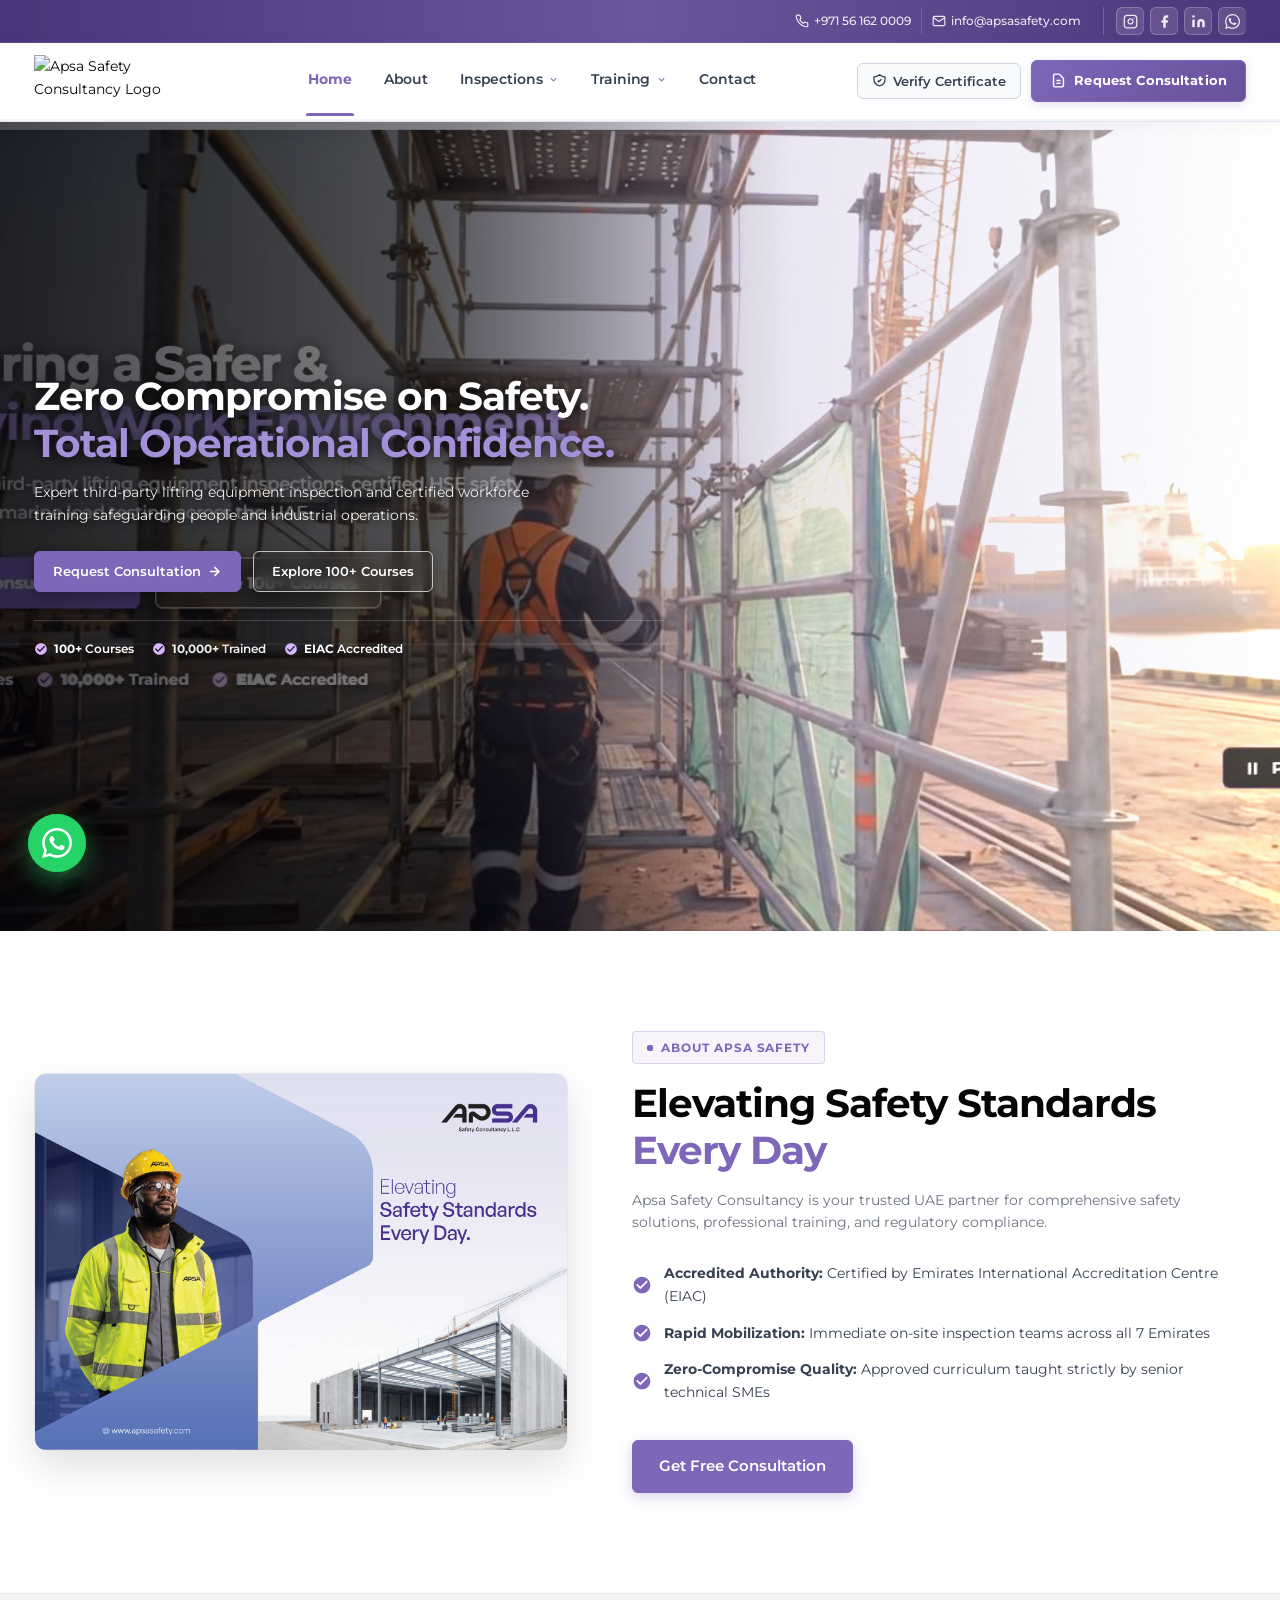
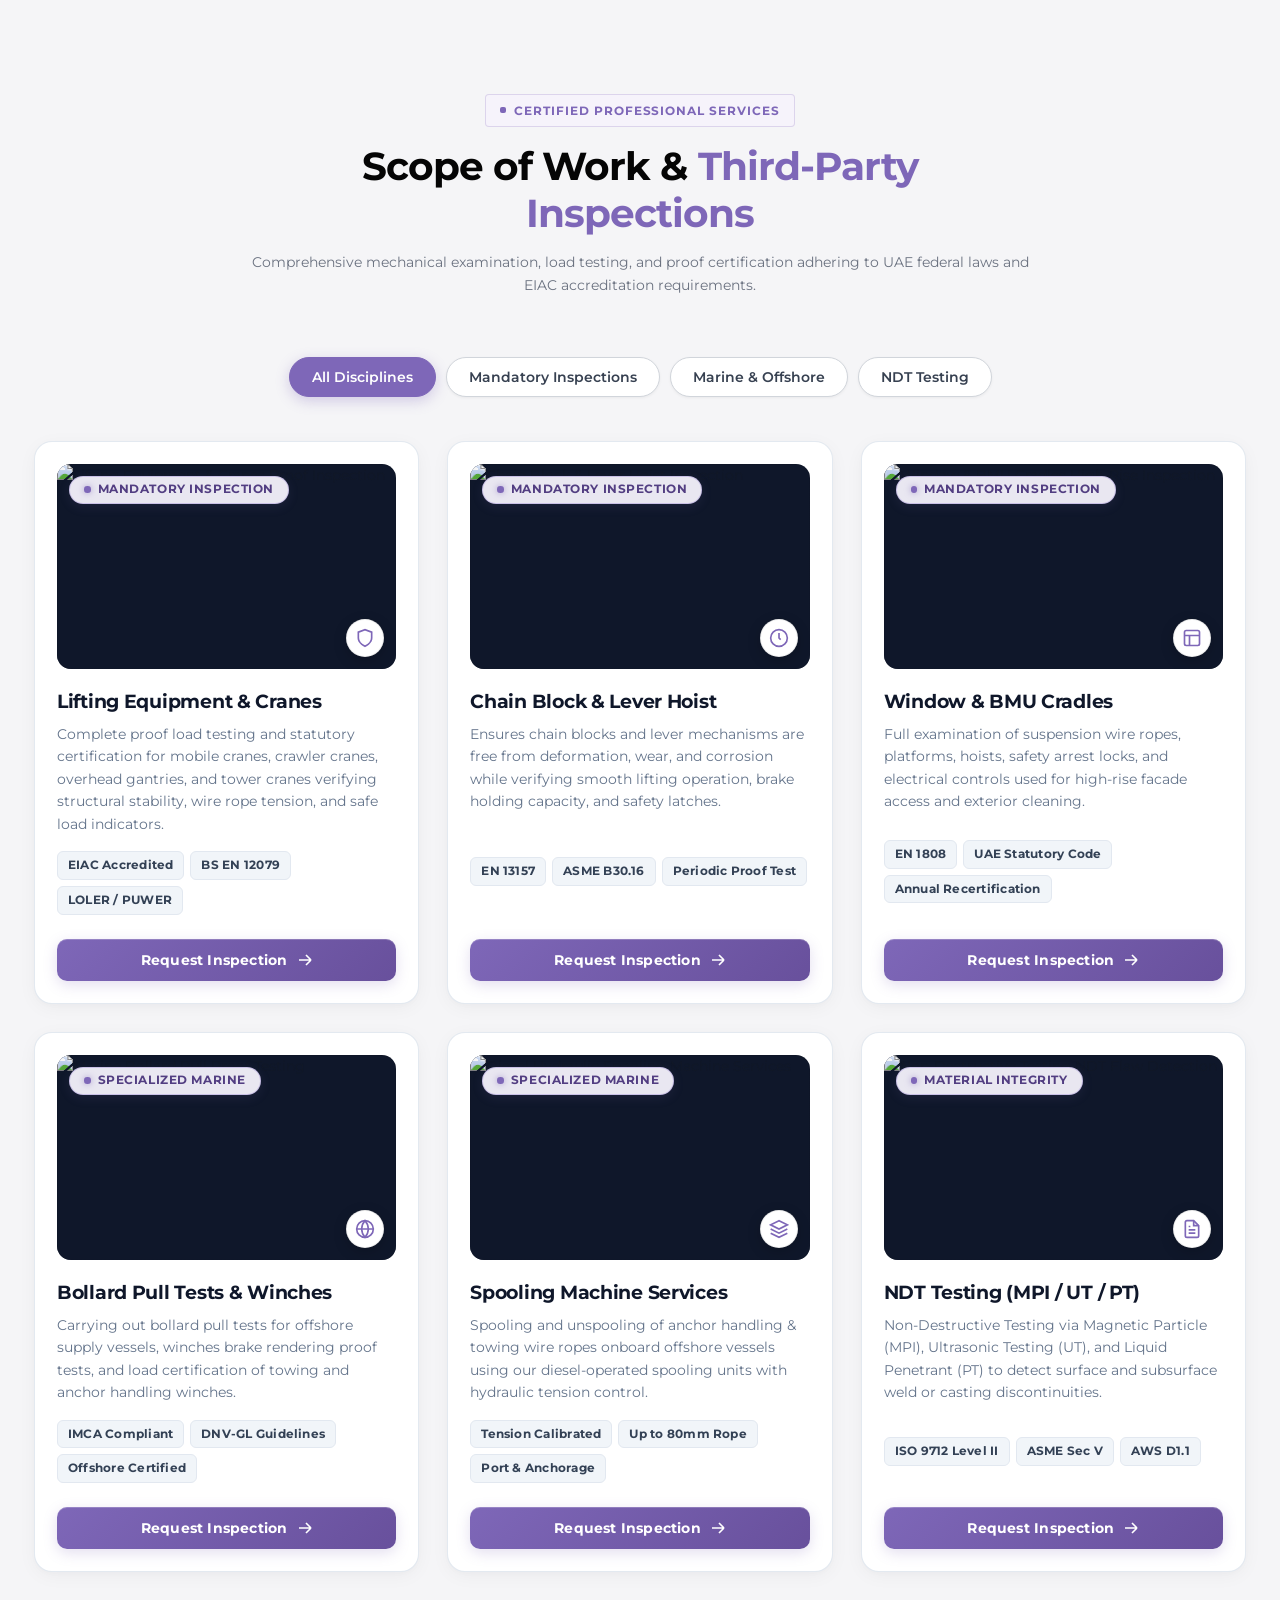
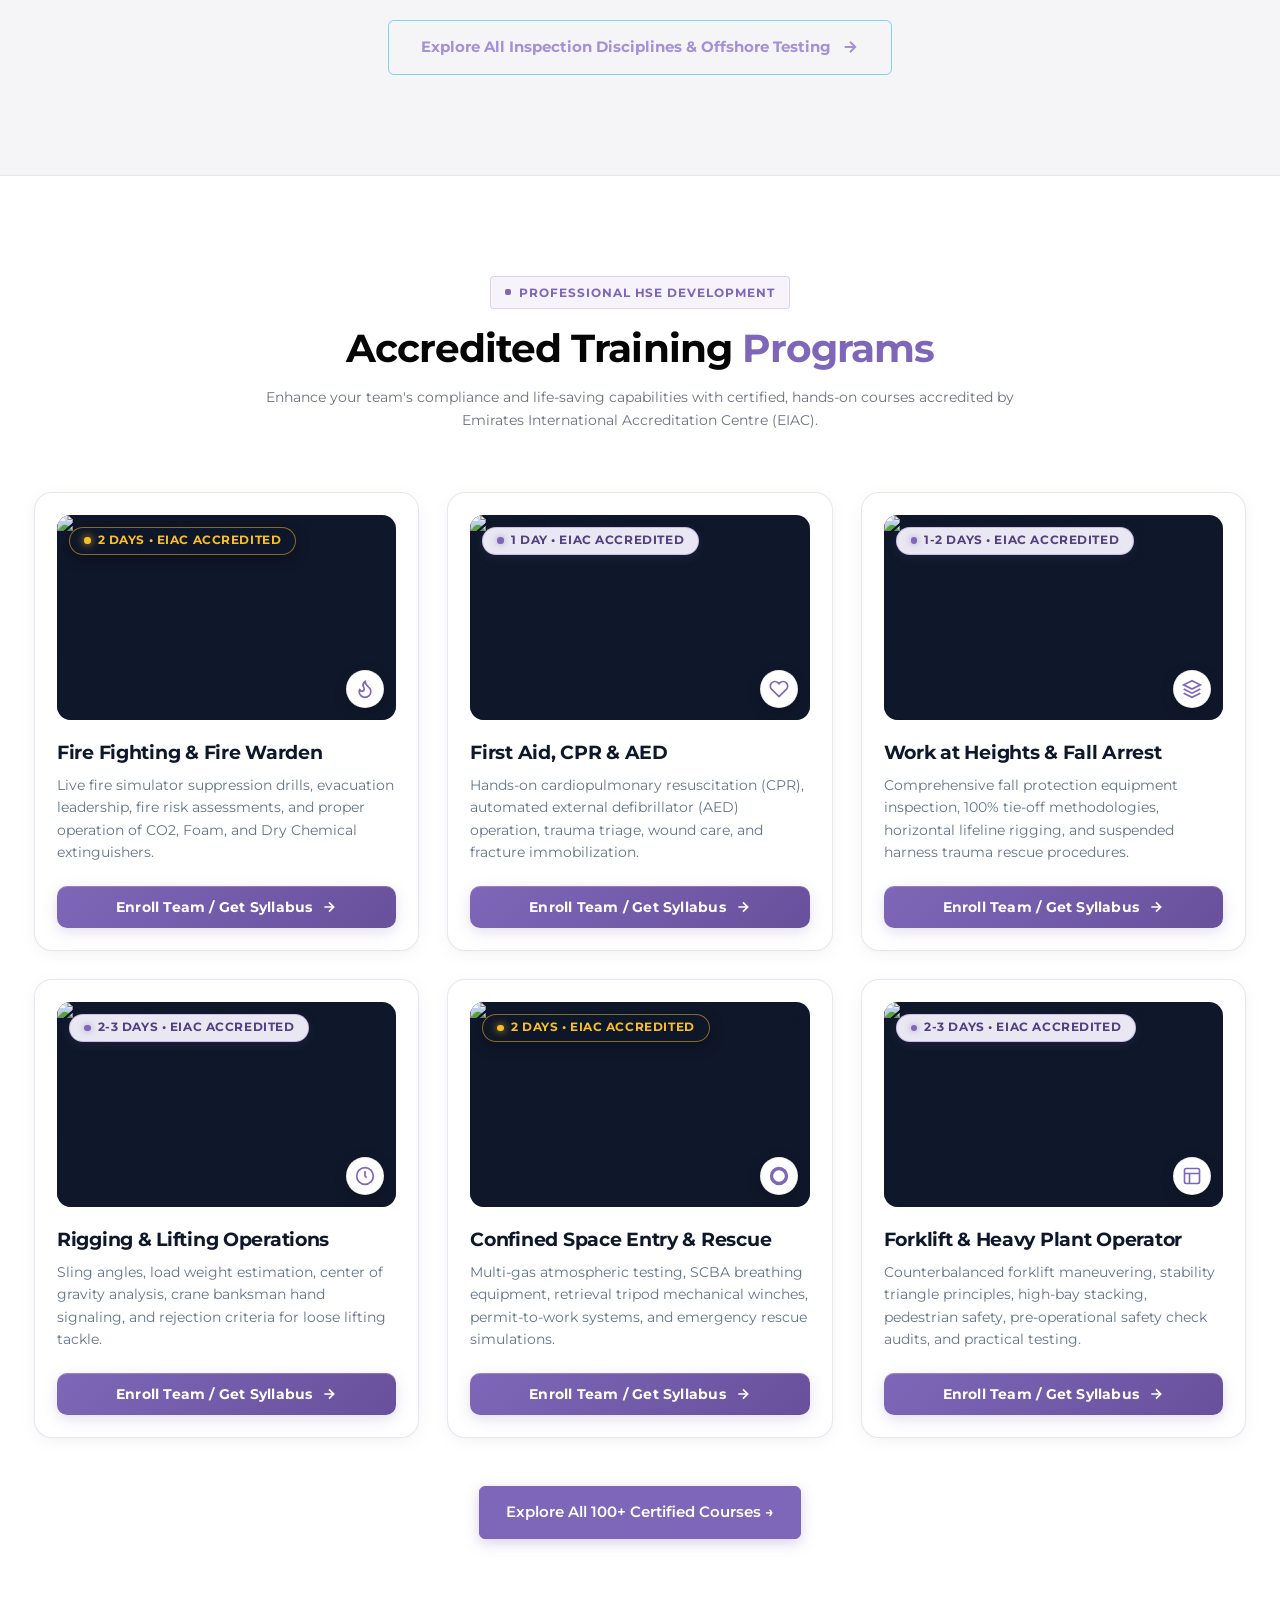
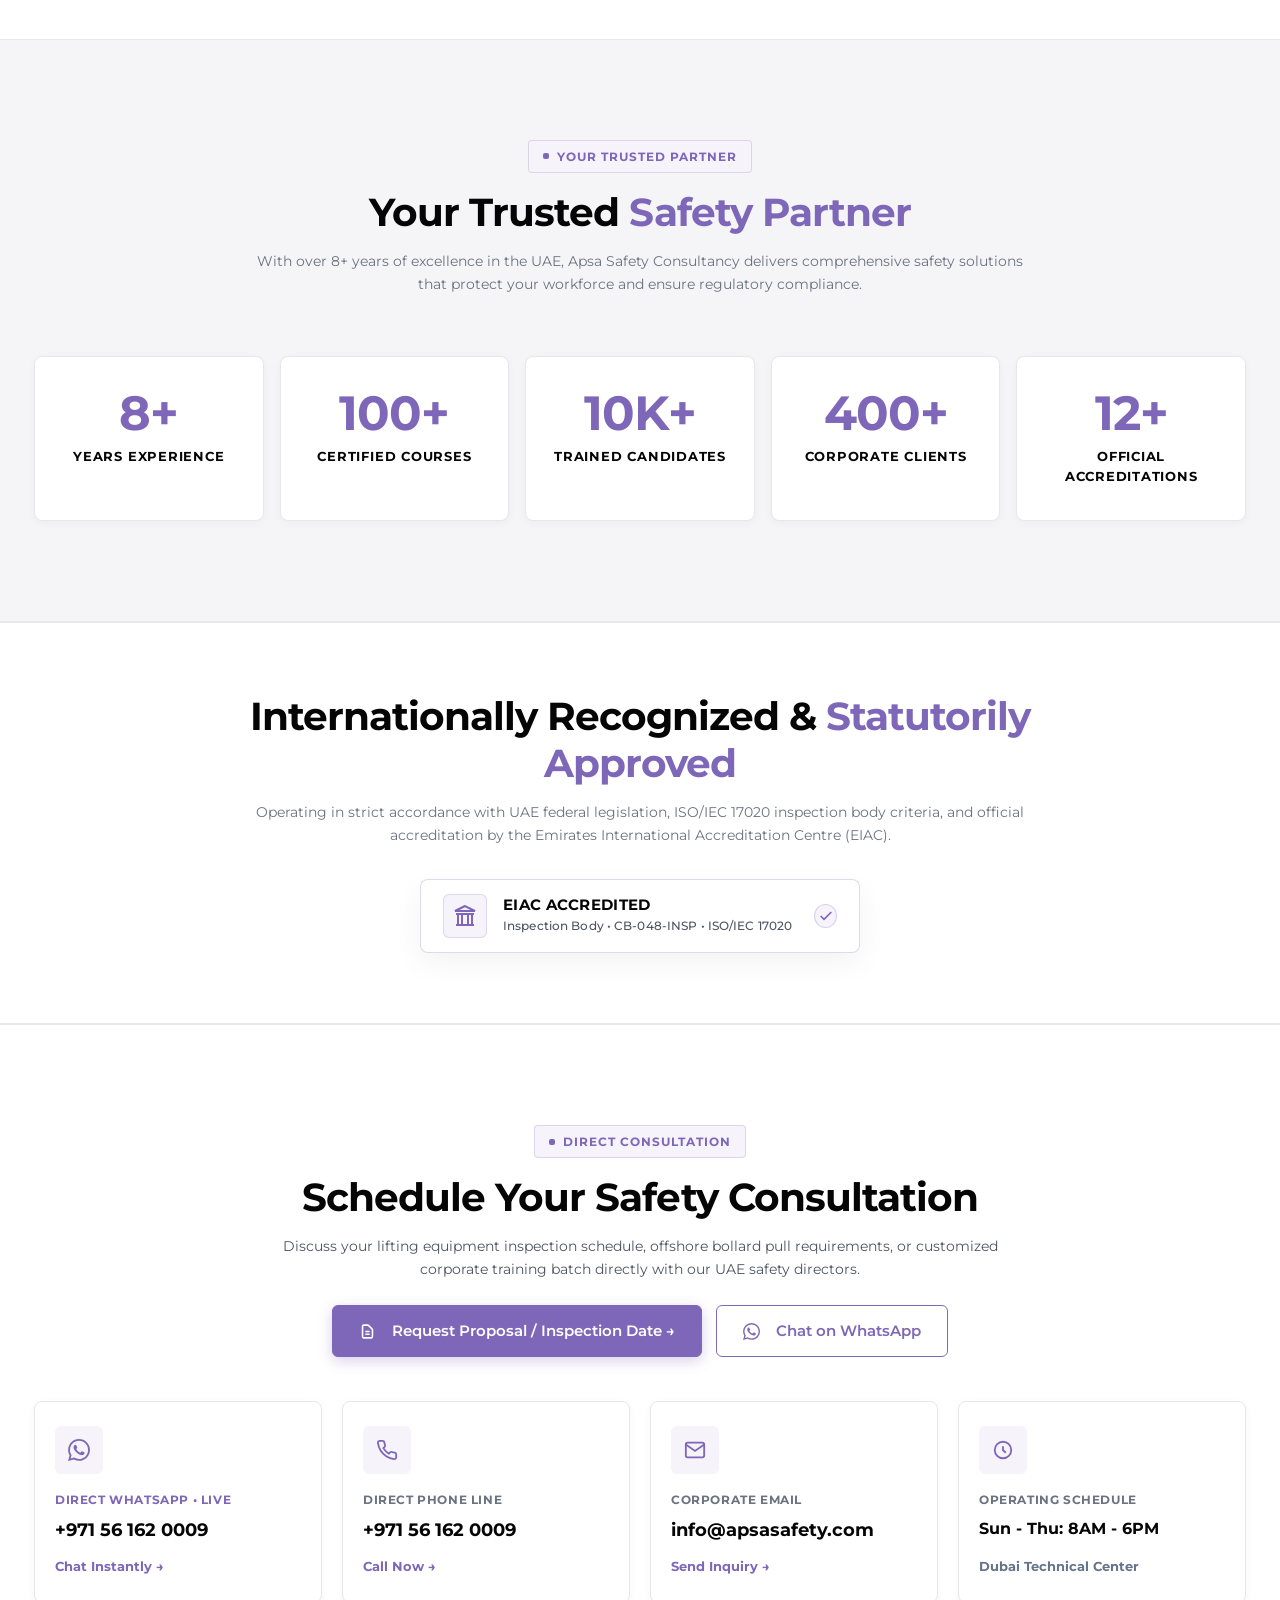
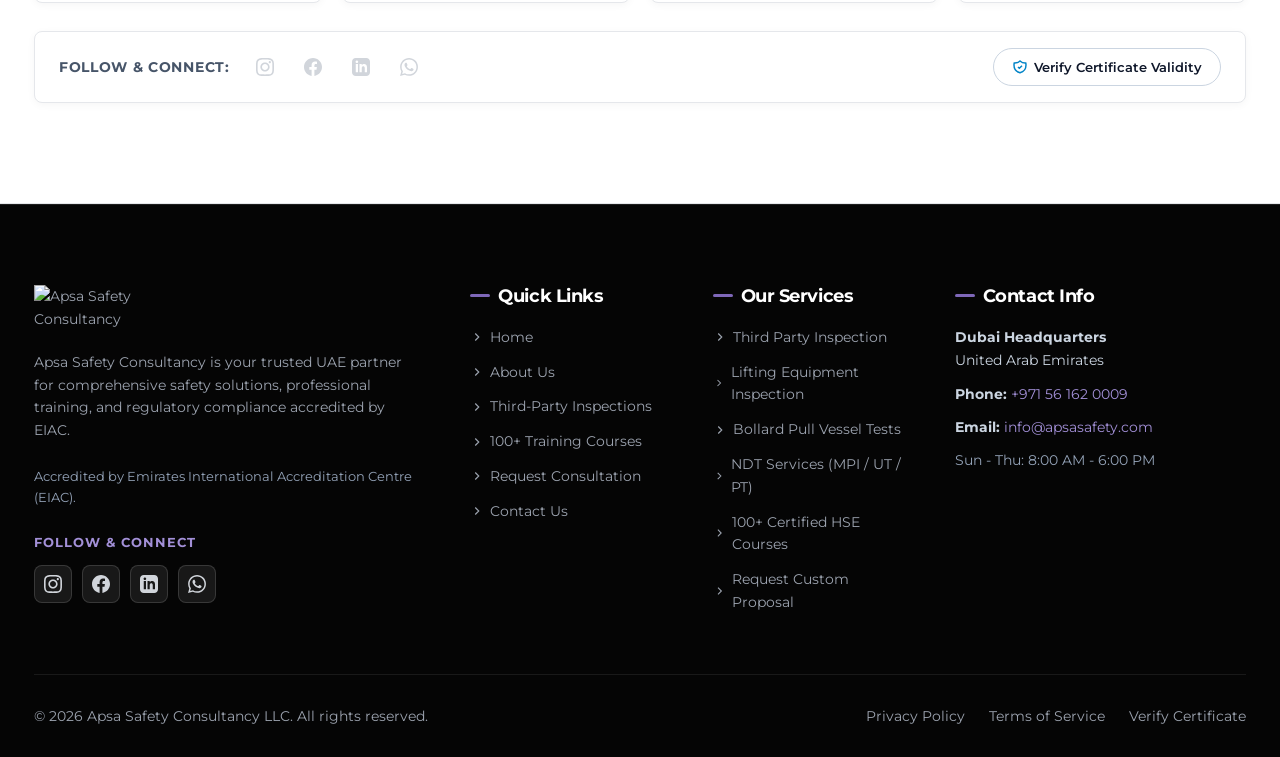
==== commit 0102453b: "Update hero headline and subtitle with high-impact safety copy" ====
--- a/index.html
+++ b/index.html
@@ -418,12 +418,12 @@
 
       <div class="container hero-content">
         <h1 class="hero-title">
-          Assuring a Safer &amp; <br>
-          <span class="highlight-cyan">Thriving Work Environment.</span>
+          Zero Compromise on Safety. <br>
+          <span class="highlight-cyan">Total Operational Confidence.</span>
         </h1>
 
         <p class="hero-subtitle">
-          Accredited third-party lifting equipment inspections, certified HSE safety training, and marine load testing across the UAE.
+          Expert third-party lifting equipment inspection and certified workforce training safeguarding people and industrial operations.
         </p>
 
         <div class="hero-cta-group">
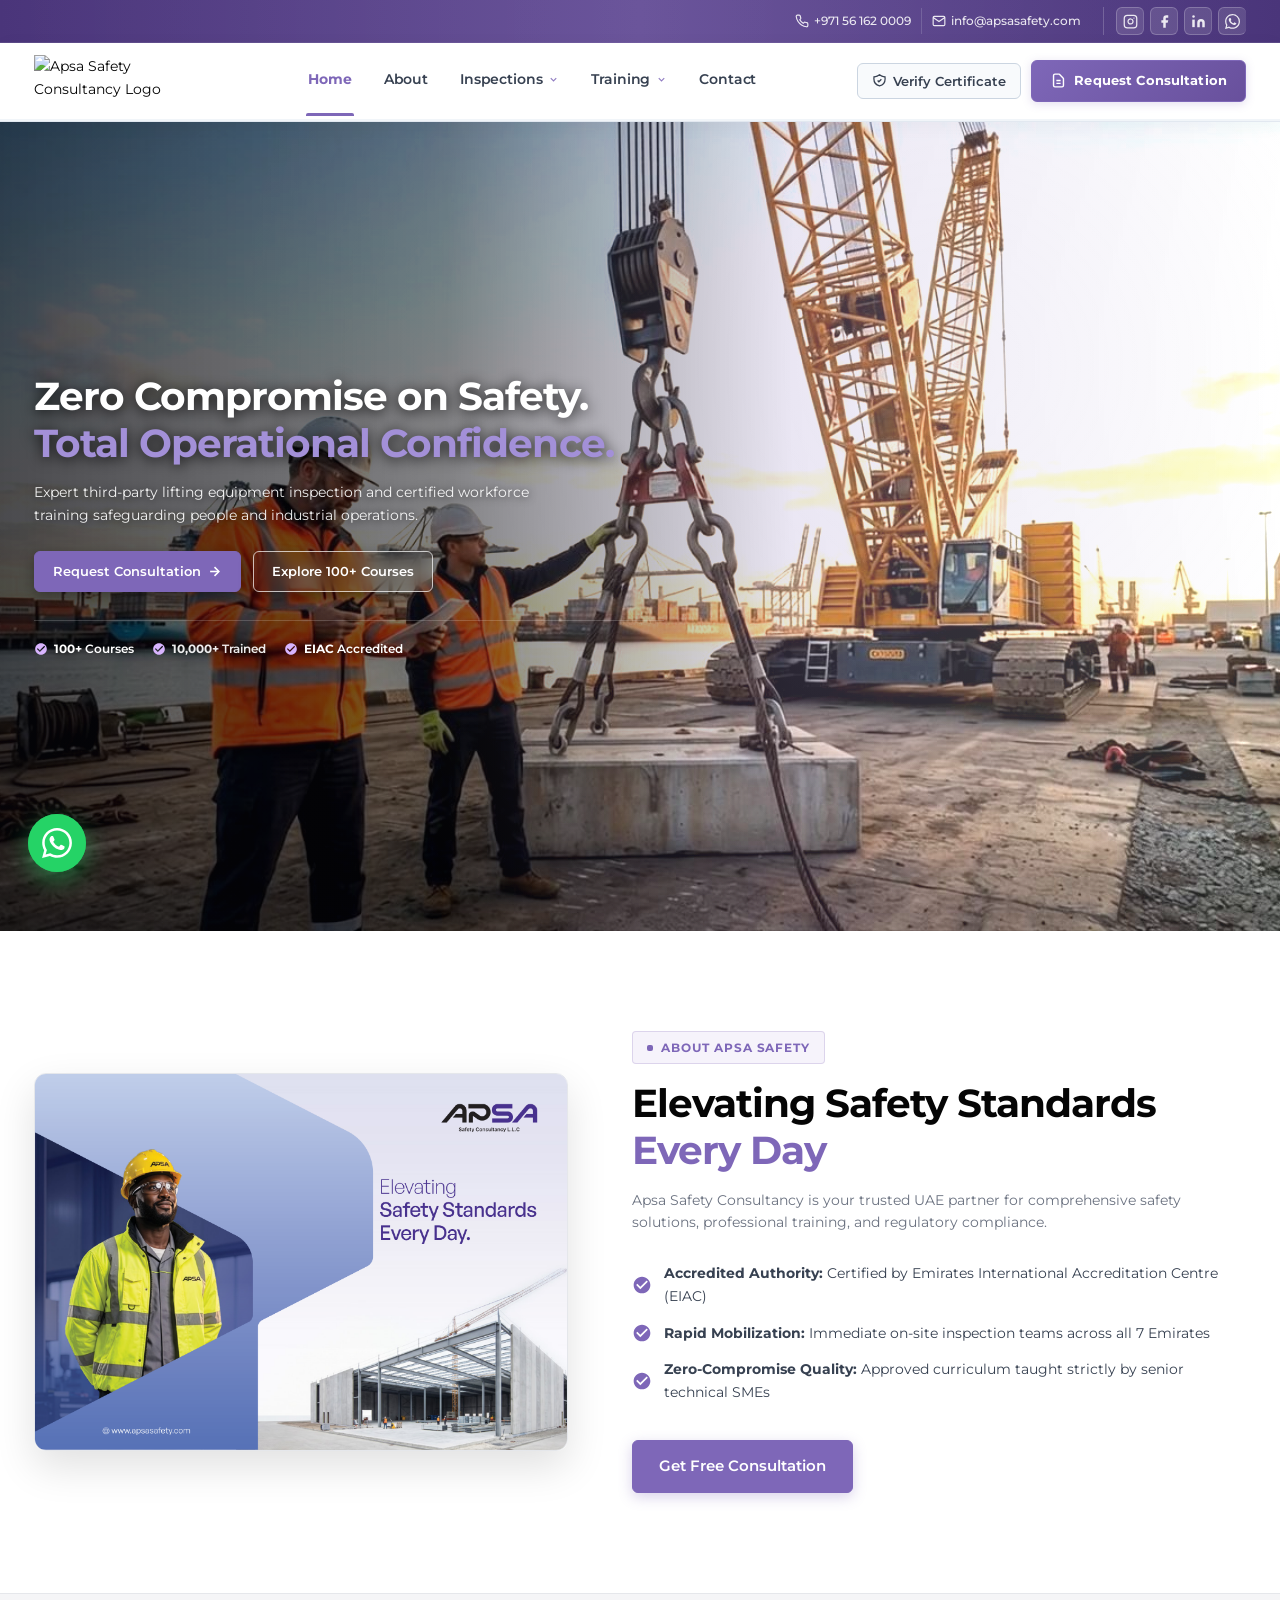
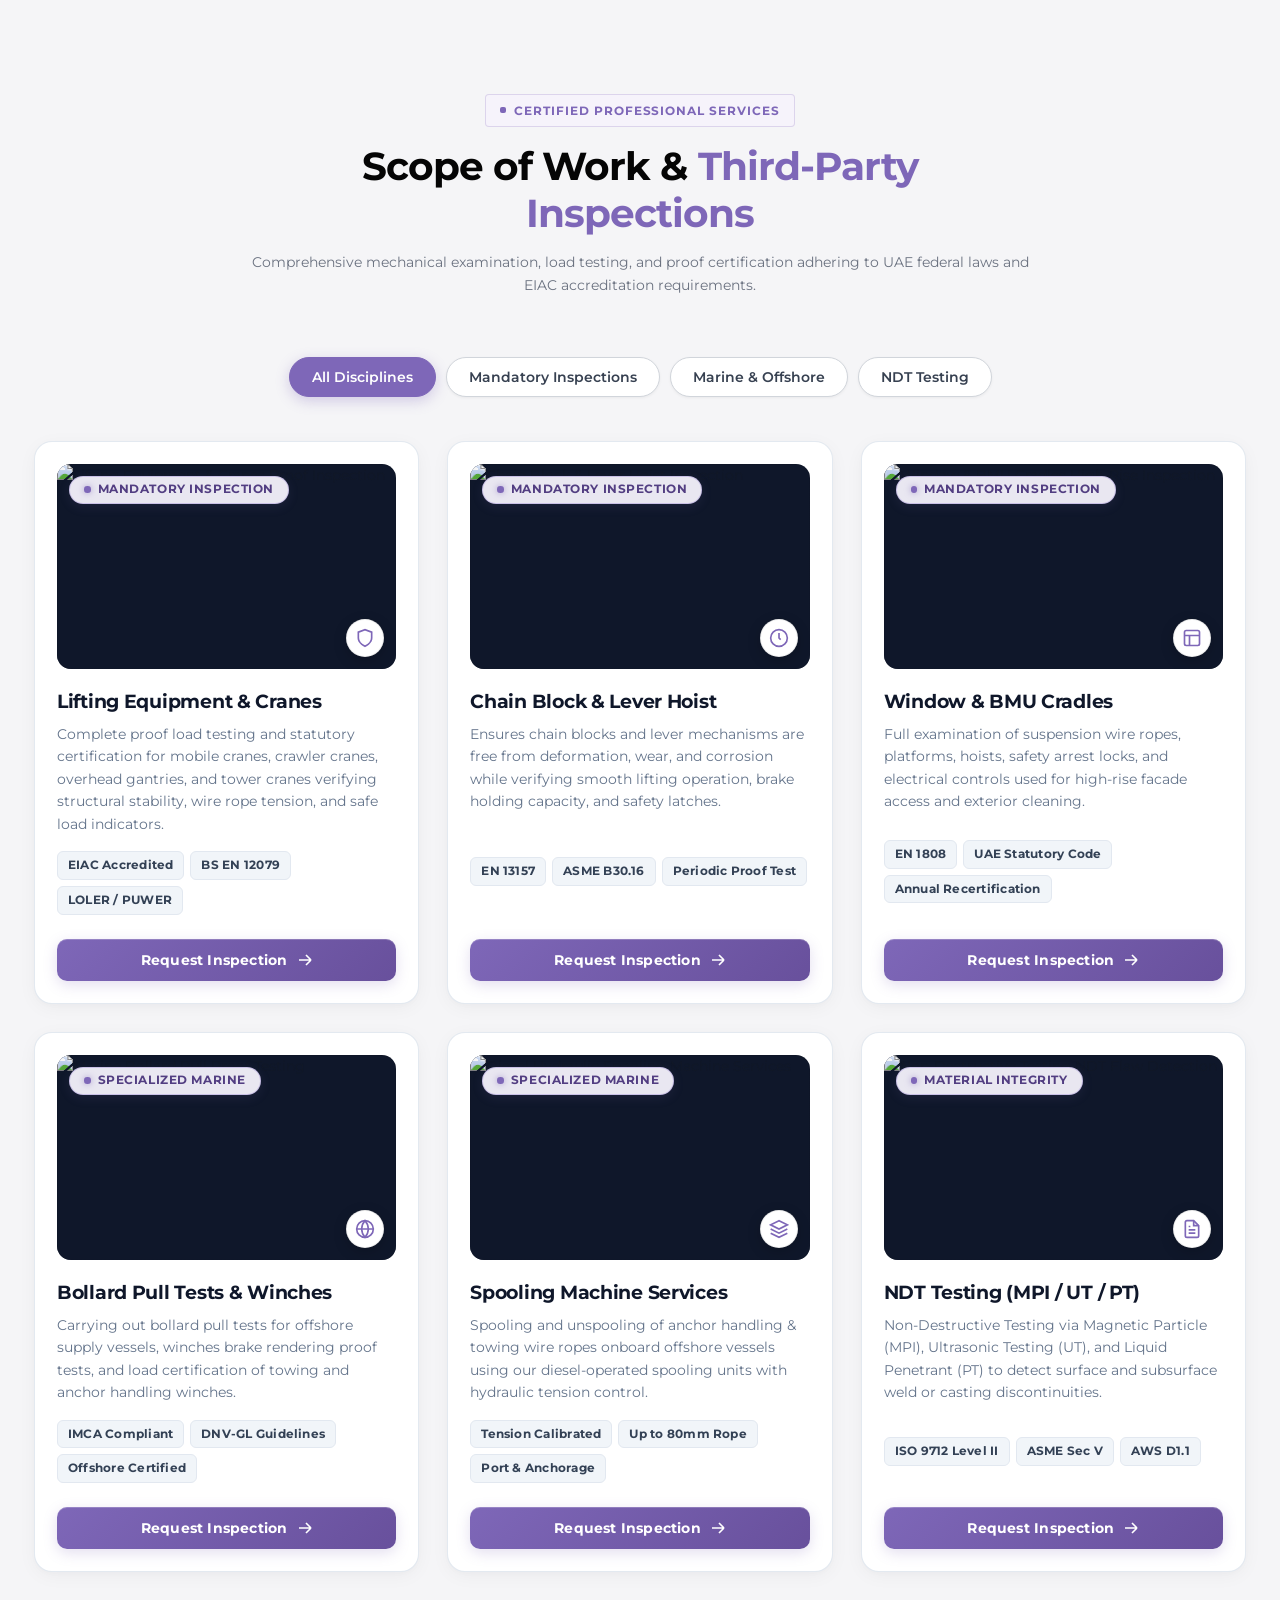
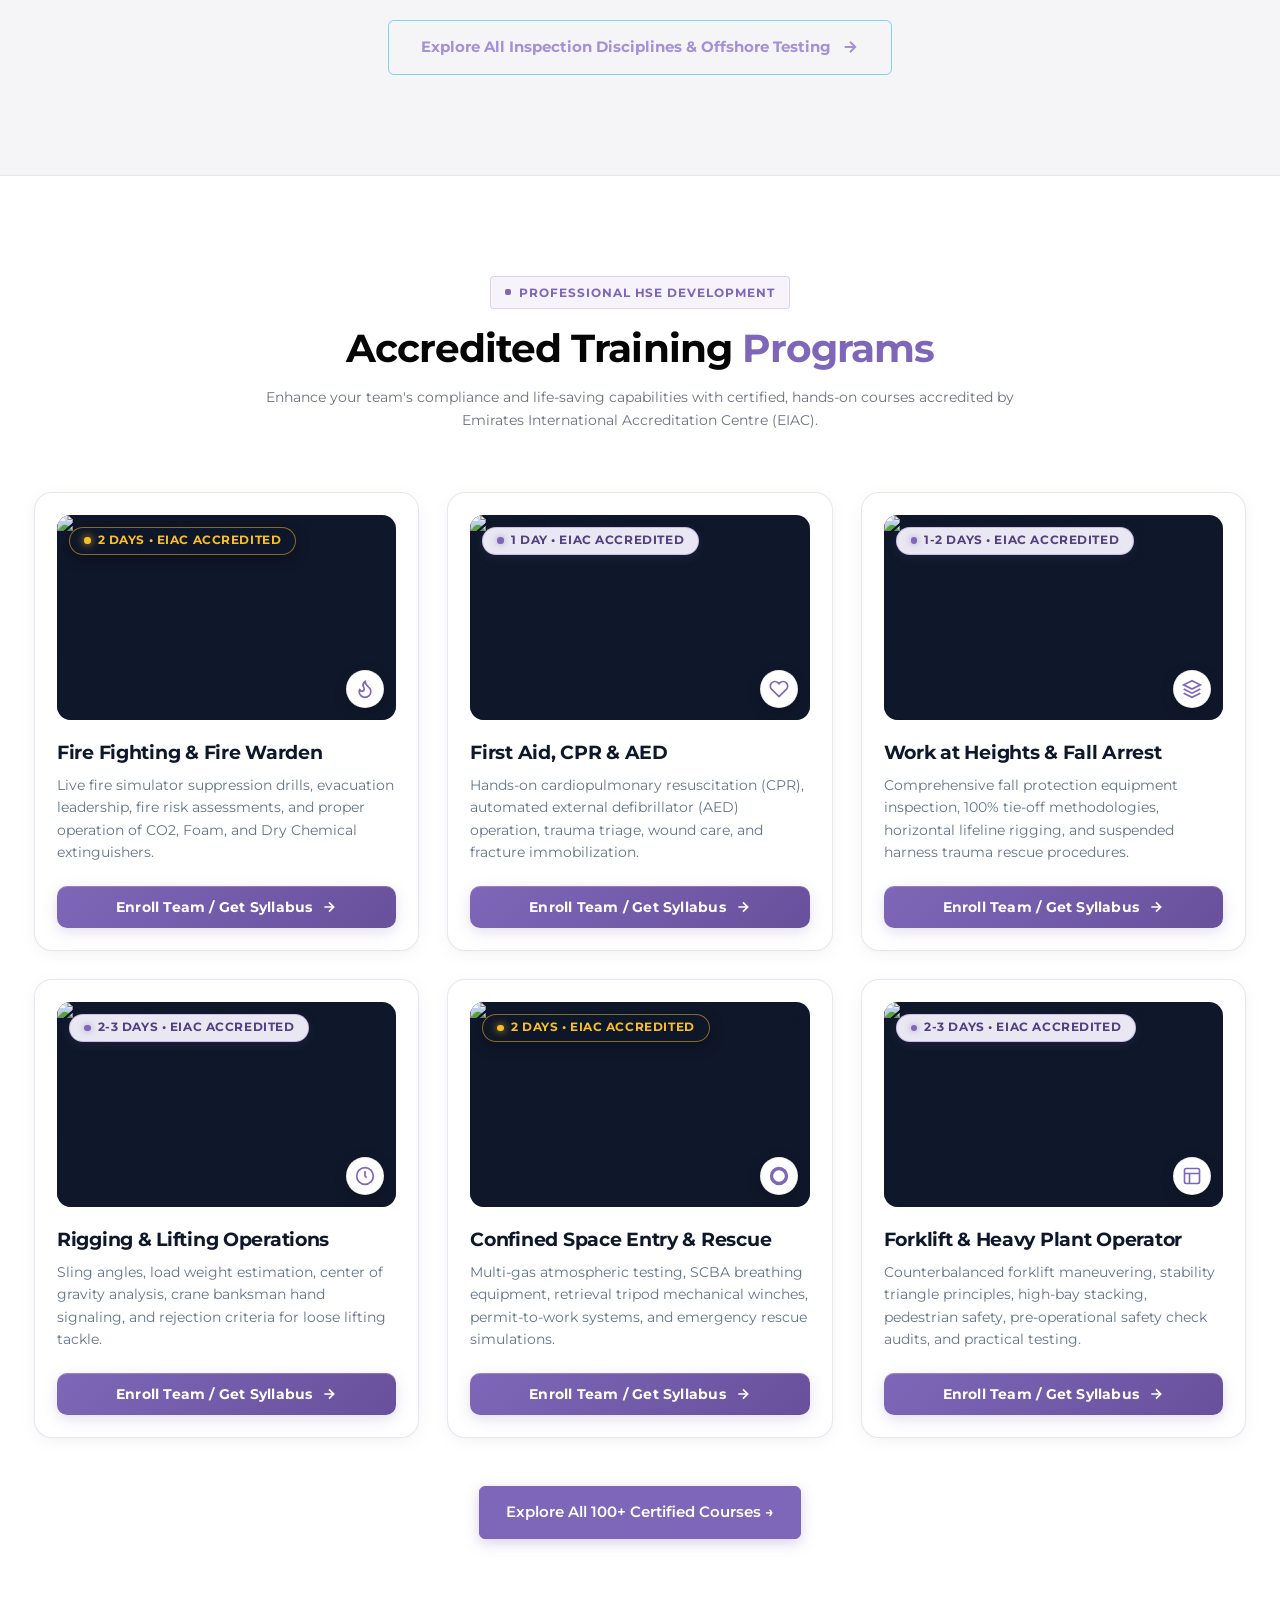
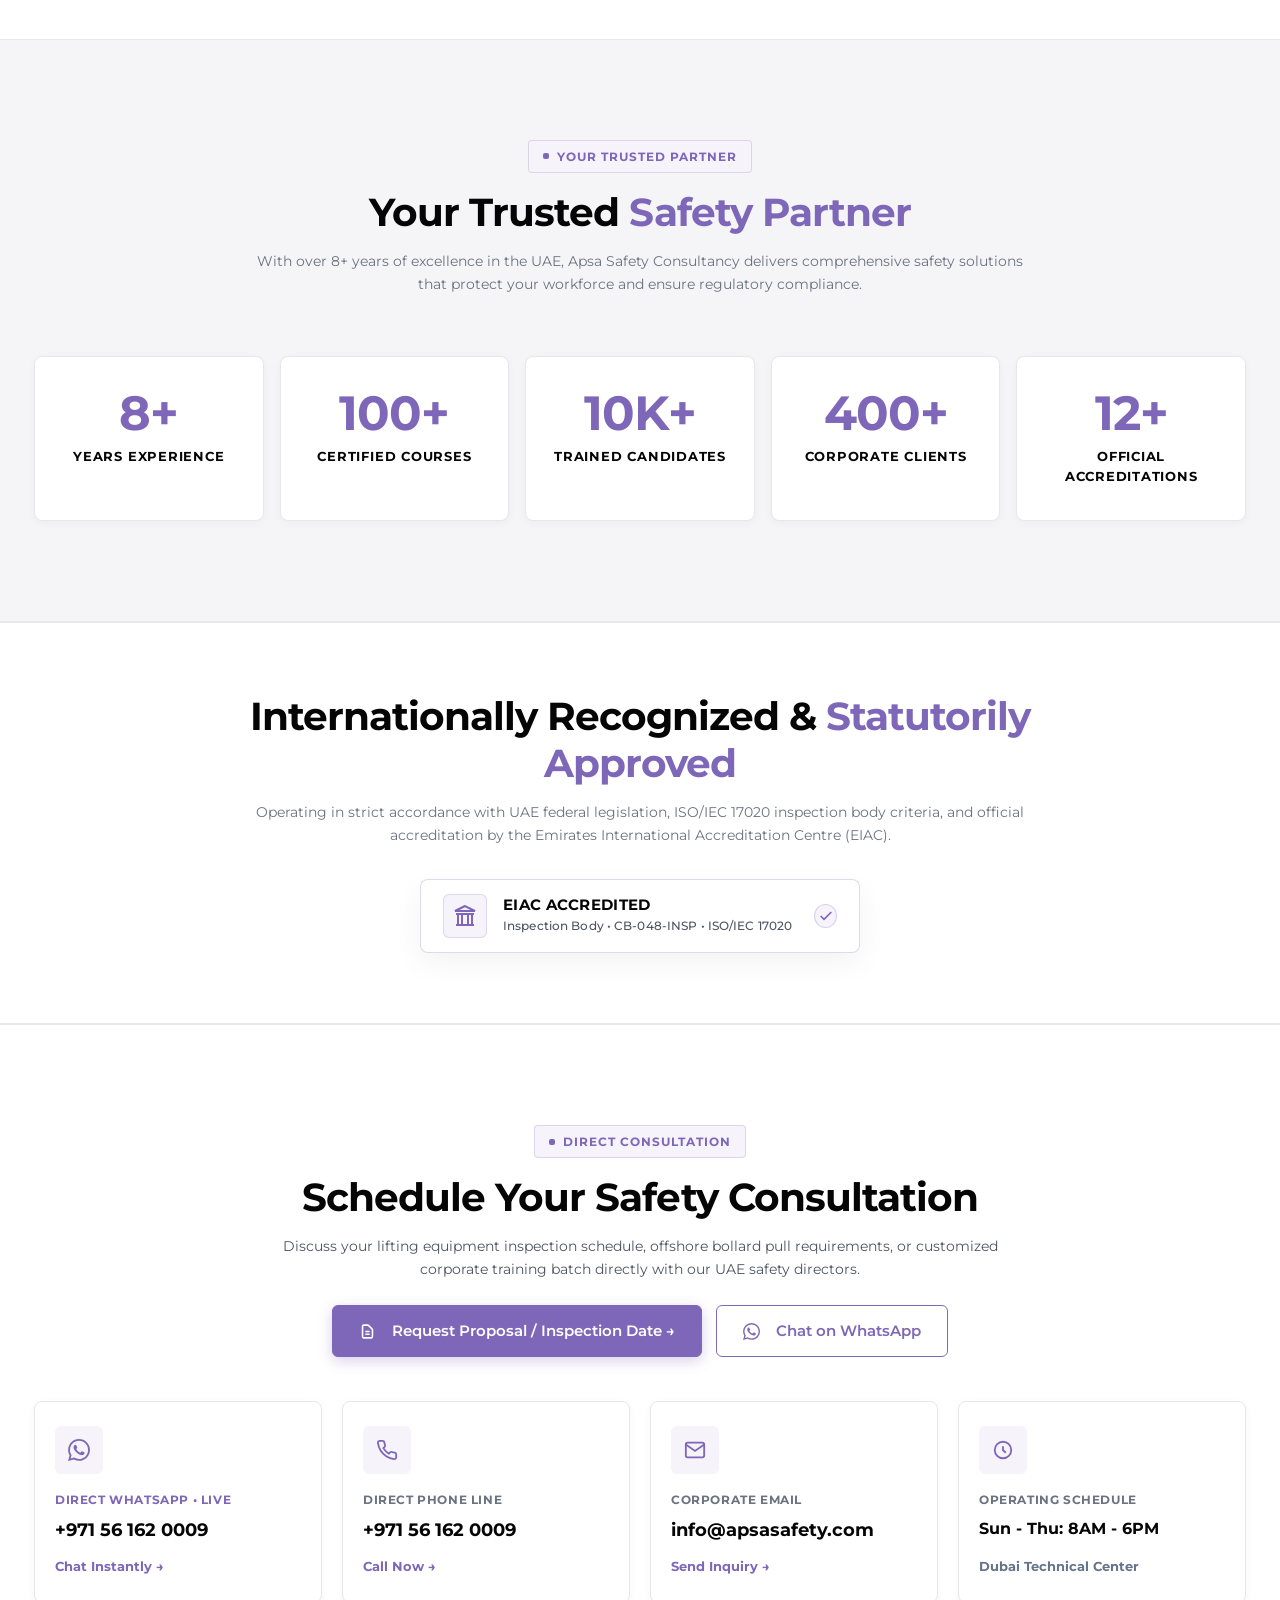
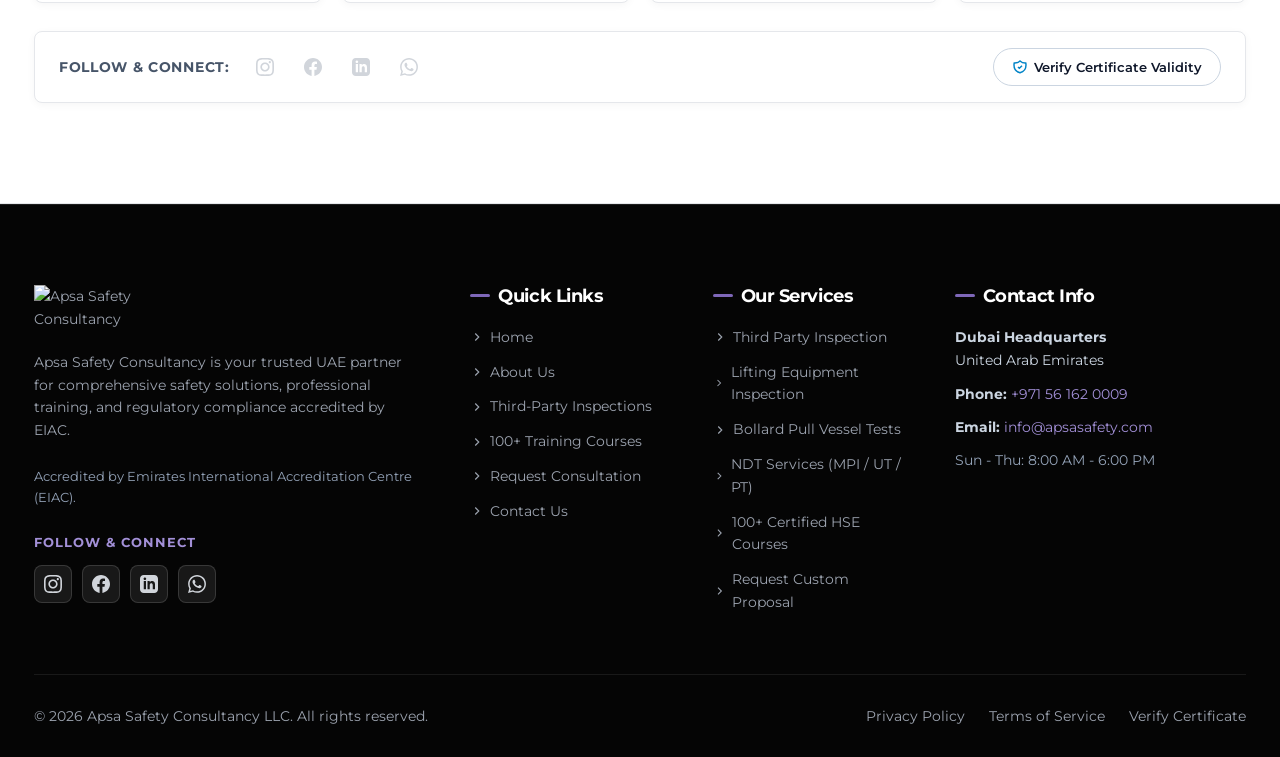
==== commit f4952f4f: "Fix hero poster ghost reflection: replace with clean video frame with zero baked text or buttons" ====
--- a/index.html
+++ b/index.html
@@ -13,7 +13,7 @@
   <!-- Open Graph / Social Sharing -->
   <meta property="og:type" content="website">
   <meta property="og:url" content="https://www.apsasafety.com/">
-  <meta property="og:title" content="Apsa Safety Consultancy | Assuring a Safer & Thriving Work Environment">
+  <meta property="og:title" content="Apsa Safety Consultancy | Zero Compromise on Safety &bull; Total Operational Confidence">
   <meta property="og:description" content="Safety Training | Third Party Inspection | Marine Equipment Certification across UAE, MENA, UK, and Asia.">
   <meta property="og:image" content="https://www.apsasafety.com/assets/hero-poster.jpg">
   <meta property="og:image:width" content="1200">
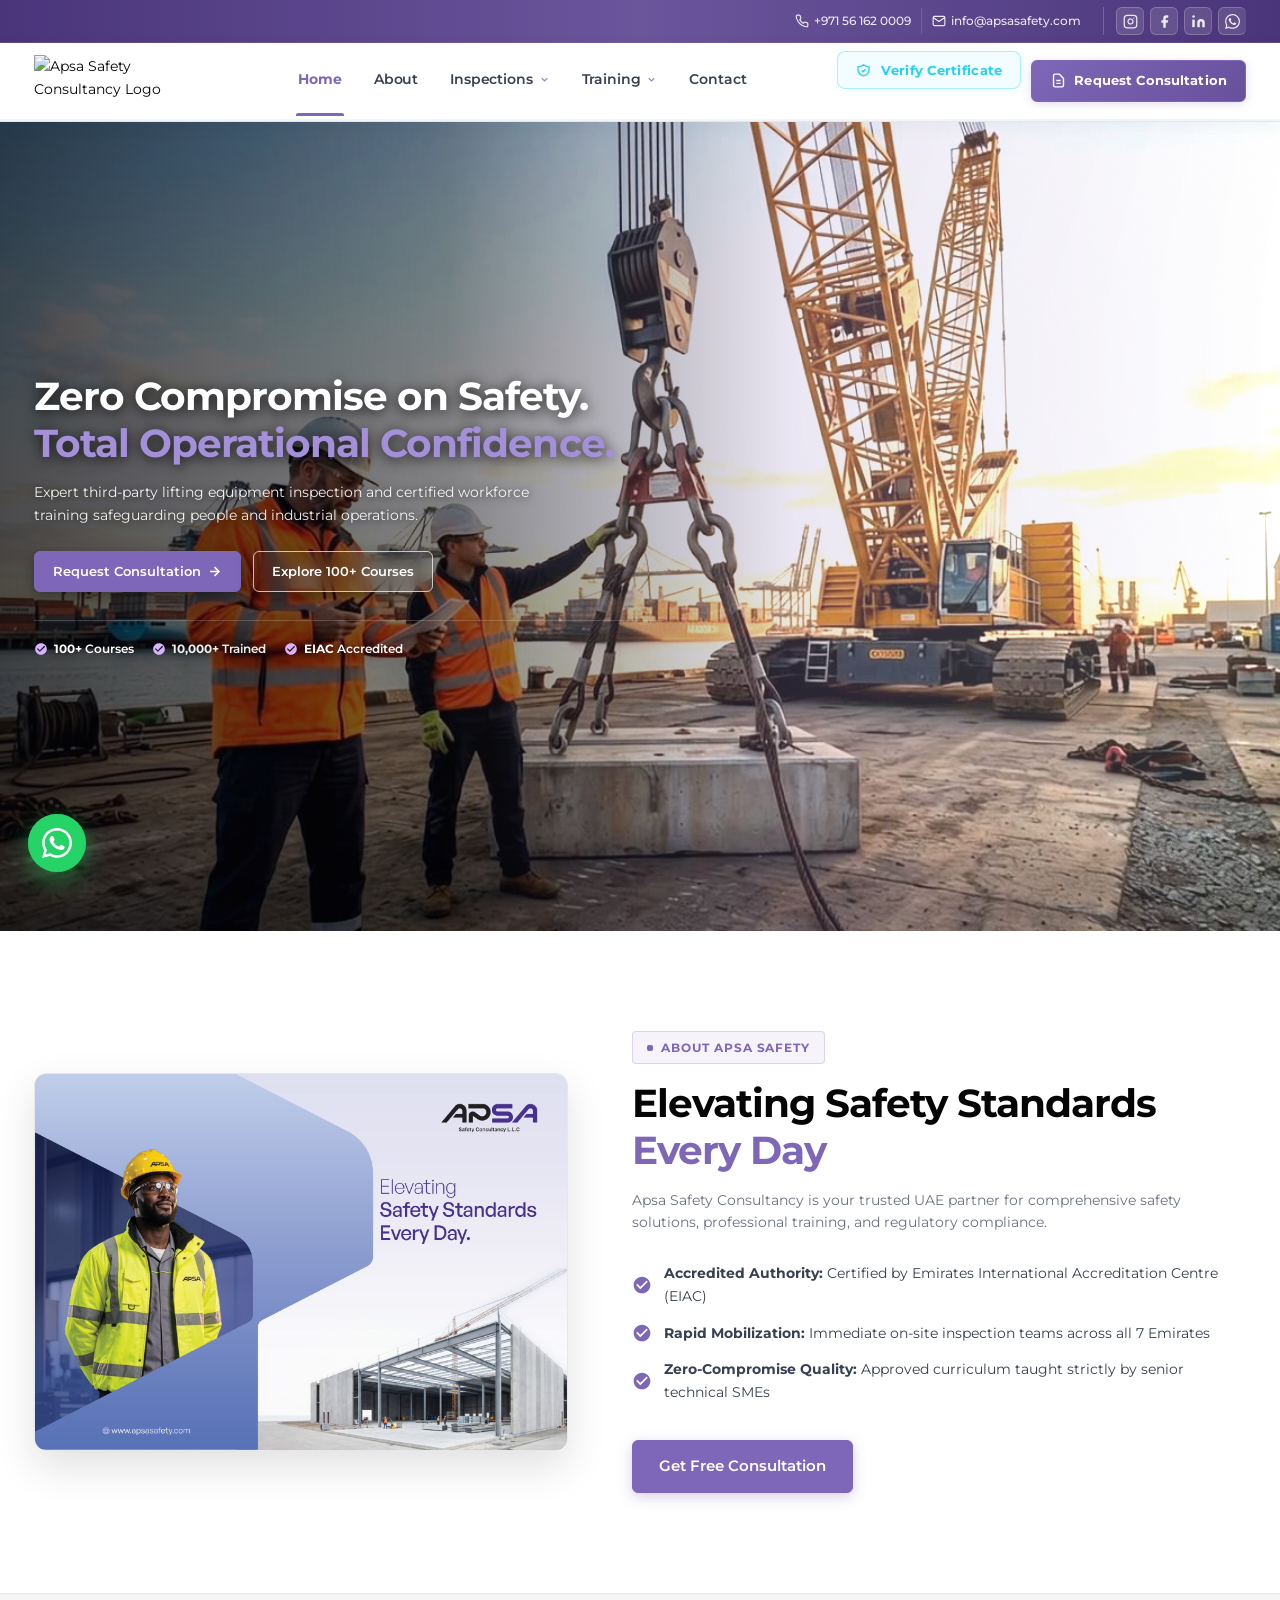
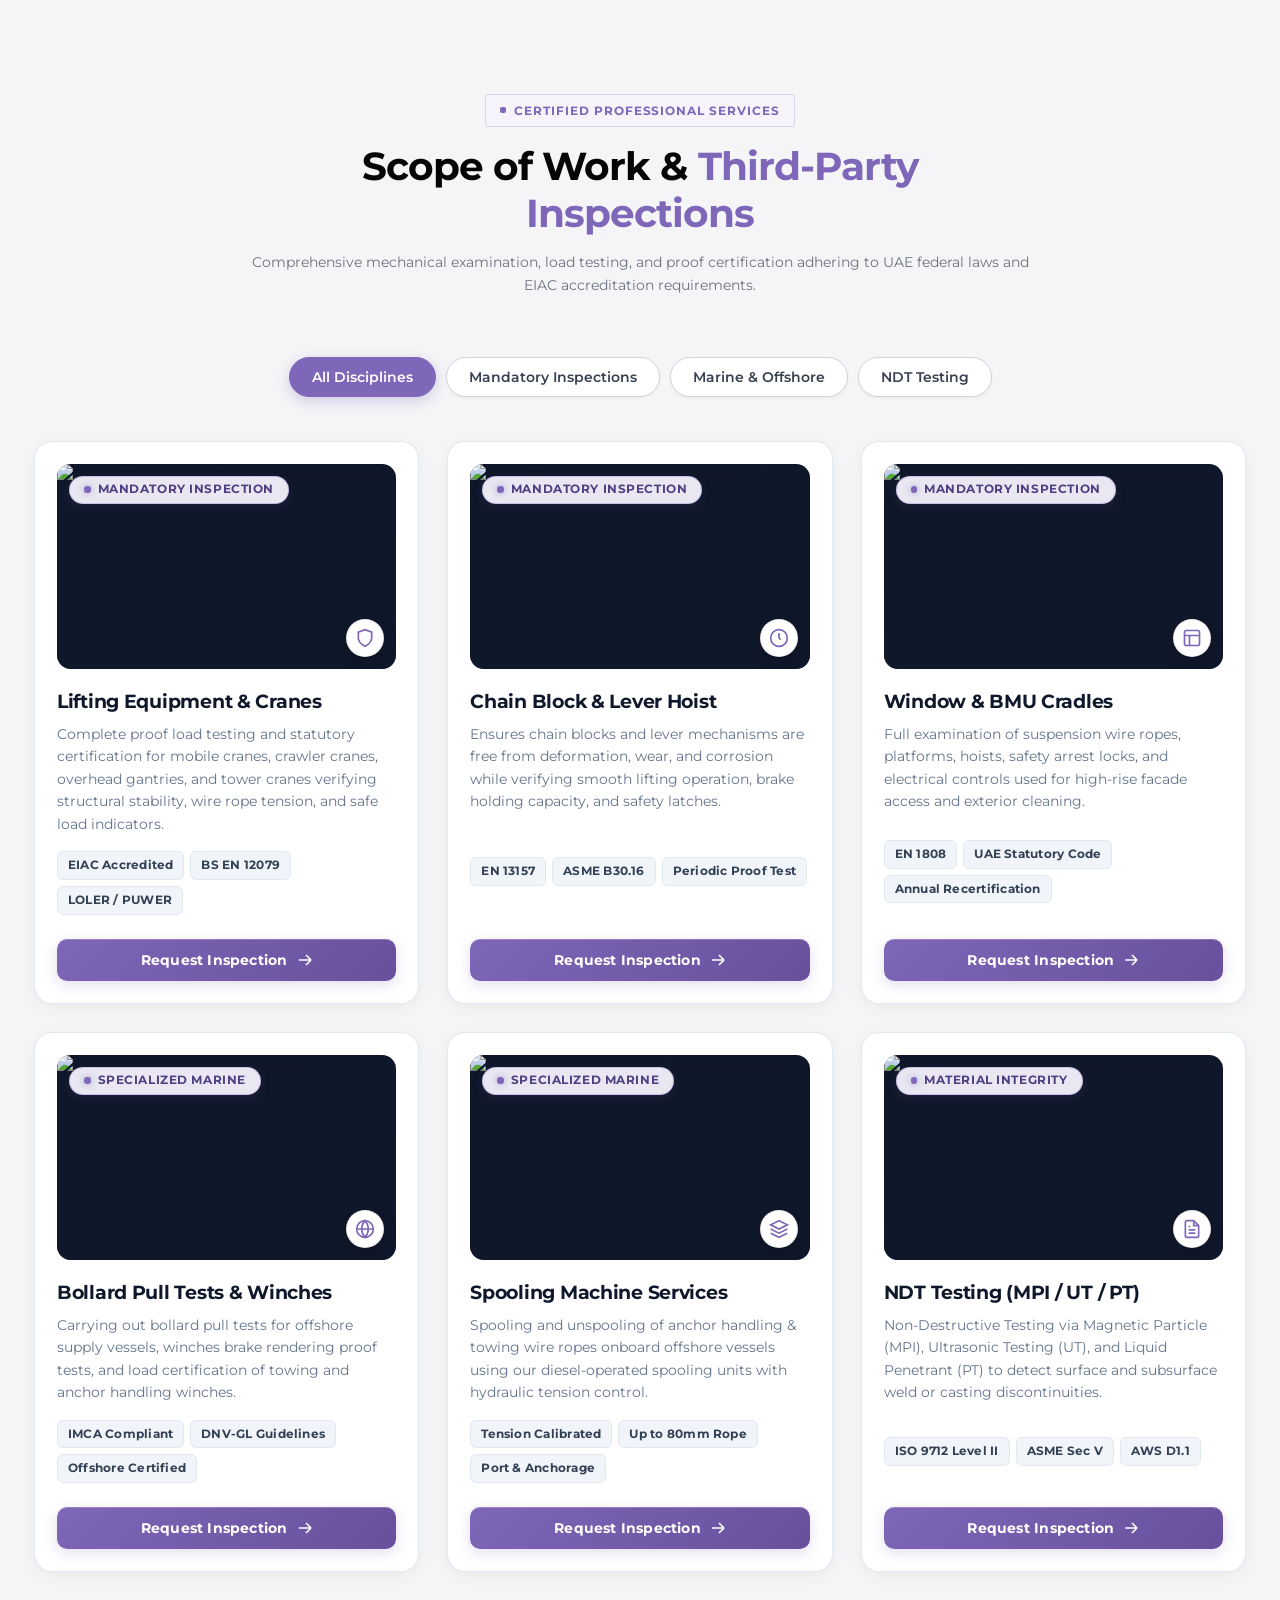
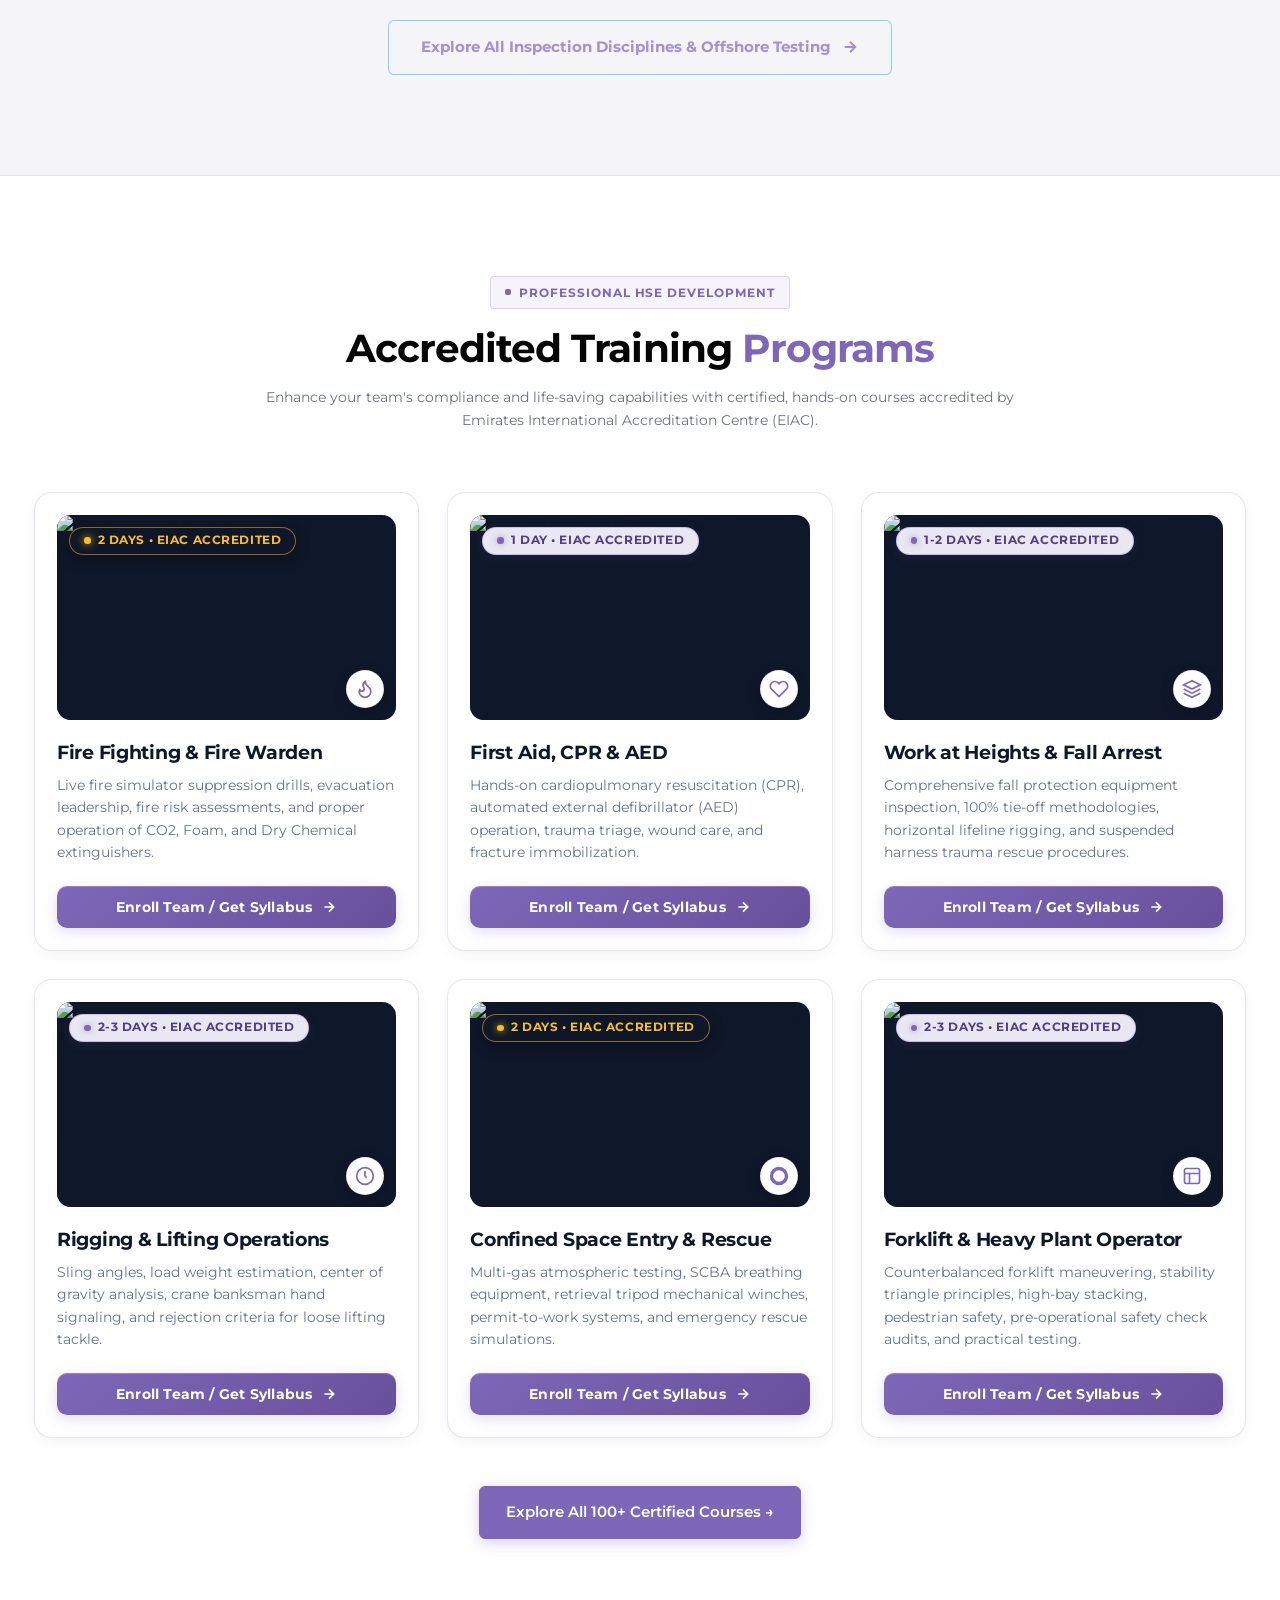
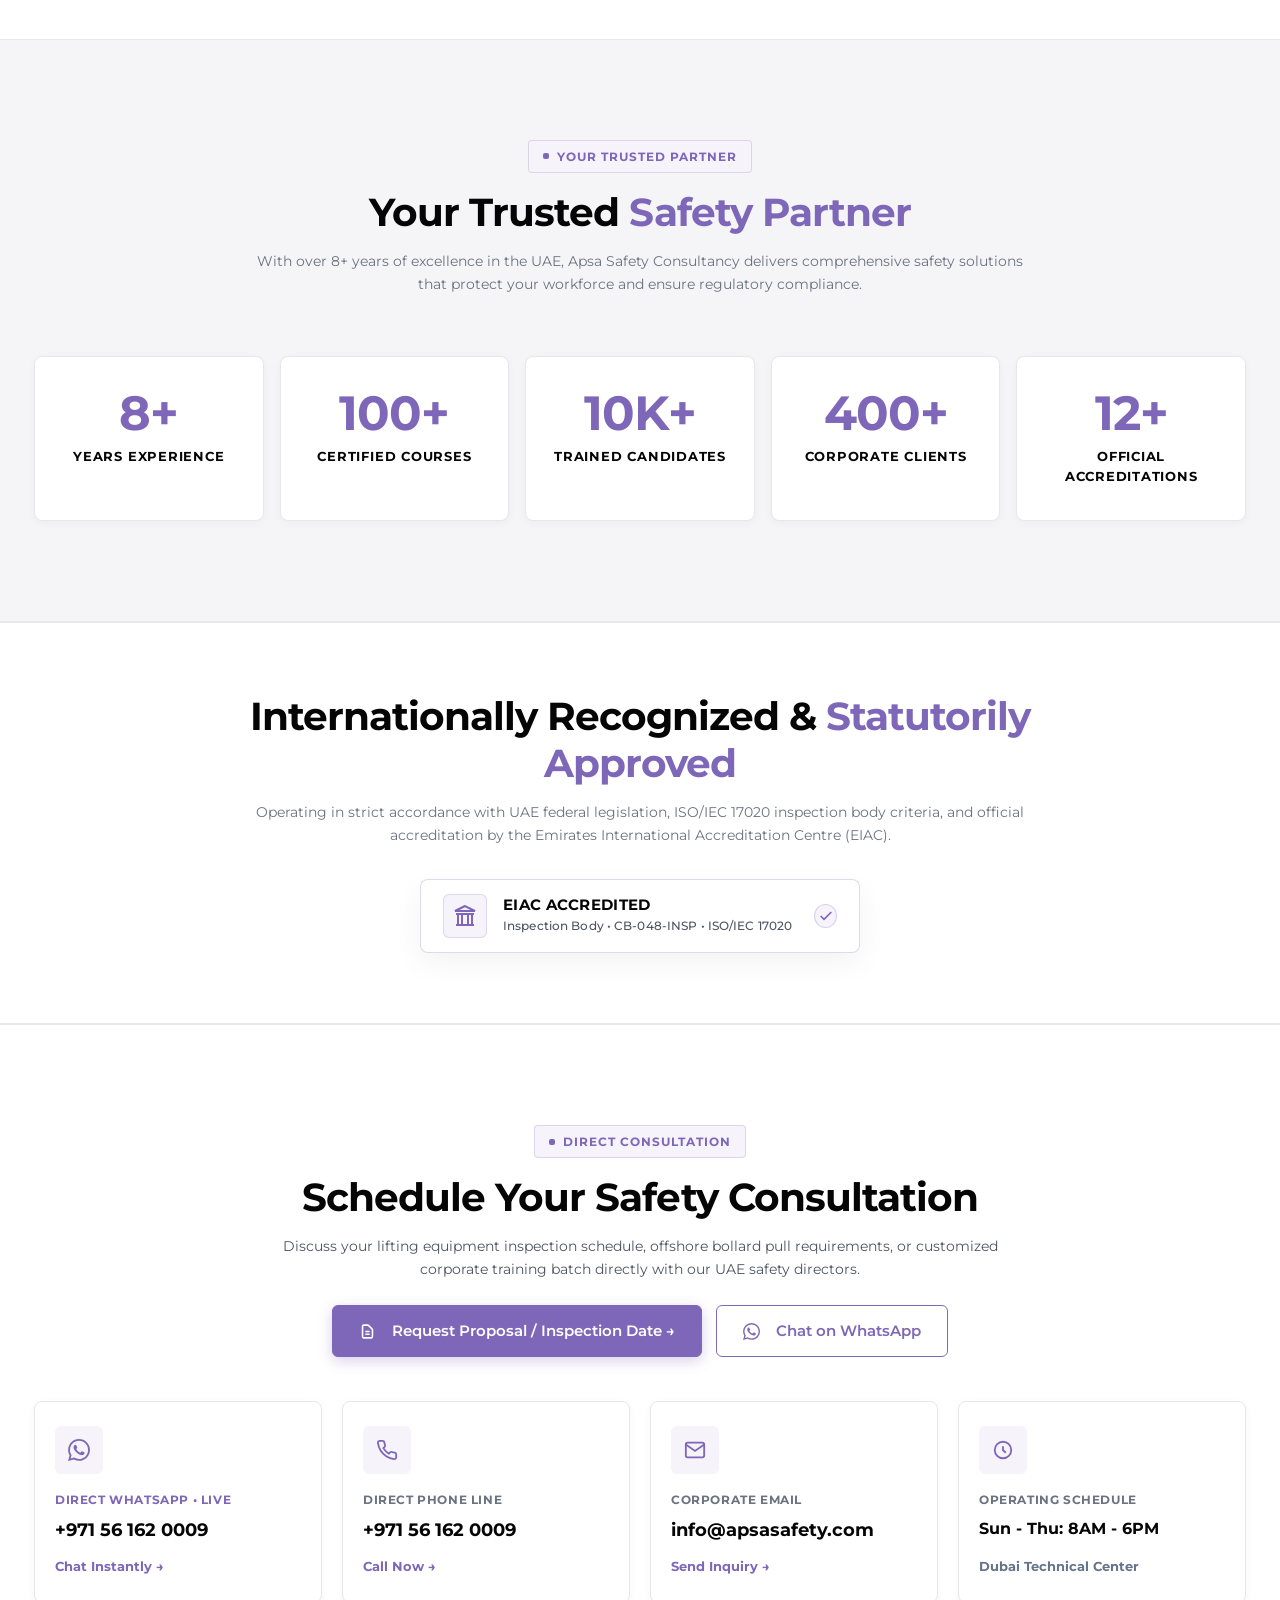
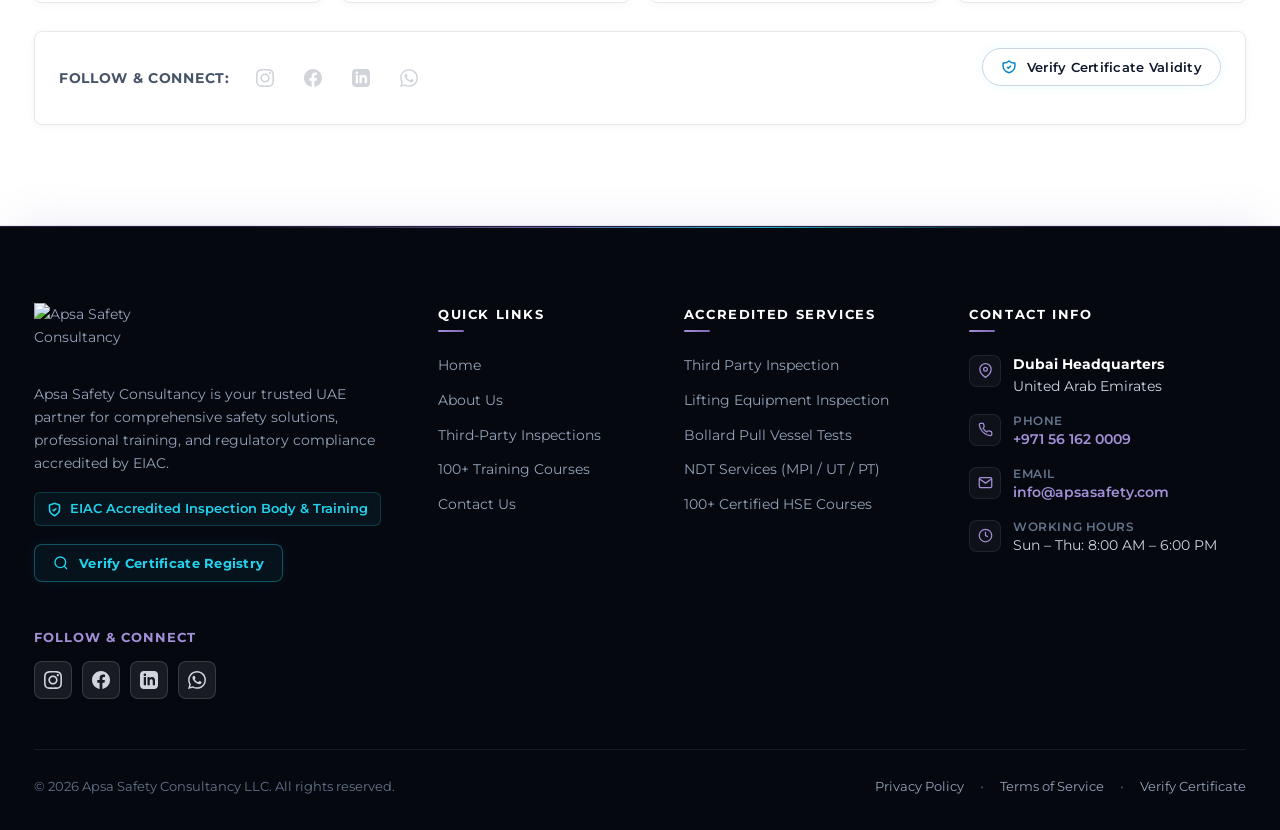
==== commit 90c82db3: "Redesign footer with Option 2 Modern Minimalist Dark Glass style across all pages" ====
--- a/index.html
+++ b/index.html
@@ -1026,7 +1026,7 @@
 
   </main>
 
-  <!-- 10. Site Footer (APSA-style Detailed Directory) -->
+  <!-- 10. Site Footer (Modern Minimalist Dark Glass Theme) -->
   <footer class="site-footer">
     <div class="container">
       <div class="footer-grid">
@@ -1035,9 +1035,16 @@
             <img src="assets/logo-light.png" alt="Apsa Safety Consultancy" class="logo-img" width="160" height="48">
           </a>
           <p>Apsa Safety Consultancy is your trusted UAE partner for comprehensive safety solutions, professional training, and regulatory compliance accredited by EIAC.</p>
-          <div style="font-size: 0.825rem; color: #94A3B8;">
-            Accredited by Emirates International Accreditation Centre (EIAC).
-          </div>
+          
+          <div class="footer-eiac-badge">
+            <svg width="15" height="15" fill="none" stroke="currentColor" stroke-width="2.5" viewBox="0 0 24 24"><path d="M12 22s8-4 8-10V5l-8-3-8 3v7c0 6 8 10 8 10z"></path><path d="m9 12 2 2 4-4"></path></svg>
+            <span>EIAC Accredited Inspection Body &amp; Training</span>
+          </div>
+
+          <button type="button" class="btn-verify-cert open-cert-modal" aria-label="Verify Certificate or Inspection Report">
+            <svg width="16" height="16" fill="none" stroke="currentColor" stroke-width="2" viewBox="0 0 24 24"><circle cx="11" cy="11" r="8"></circle><line x1="21" y1="21" x2="16.65" y2="16.65"></line></svg>
+            <span>Verify Certificate Registry</span>
+          </button>
 
           <!-- Footer Social Links -->
           <div class="footer-social-wrapper">
@@ -1062,50 +1069,78 @@
         <div class="footer-col">
           <h4>Quick Links</h4>
           <ul class="footer-links">
-            <li><a href="index.html"><svg width="14" height="14" fill="none" stroke="currentColor" stroke-width="2" viewBox="0 0 24 24"><polyline points="9 18 15 12 9 6"></polyline></svg> Home</a></li>
-            <li><a href="index.html#about"><svg width="14" height="14" fill="none" stroke="currentColor" stroke-width="2" viewBox="0 0 24 24"><polyline points="9 18 15 12 9 6"></polyline></svg> About Us</a></li>
-            <li><a href="inspections.html"><svg width="14" height="14" fill="none" stroke="currentColor" stroke-width="2" viewBox="0 0 24 24"><polyline points="9 18 15 12 9 6"></polyline></svg> Third-Party Inspections</a></li>
-            <li><a href="training.html"><svg width="14" height="14" fill="none" stroke="currentColor" stroke-width="2" viewBox="0 0 24 24"><polyline points="9 18 15 12 9 6"></polyline></svg> 100+ Training Courses</a></li>
-            <li><a href="consultation.html"><svg width="14" height="14" fill="none" stroke="currentColor" stroke-width="2" viewBox="0 0 24 24"><polyline points="9 18 15 12 9 6"></polyline></svg> Request Consultation</a></li>
-            <li><a href="index.html#contact"><svg width="14" height="14" fill="none" stroke="currentColor" stroke-width="2" viewBox="0 0 24 24"><polyline points="9 18 15 12 9 6"></polyline></svg> Contact Us</a></li>
+            <li><a href="index.html">Home</a></li>
+            <li><a href="index.html#about">About Us</a></li>
+            <li><a href="inspections.html">Third-Party Inspections</a></li>
+            <li><a href="training.html">100+ Training Courses</a></li>
+            <li><a href="index.html#contact">Contact Us</a></li>
           </ul>
         </div>
 
         <div class="footer-col">
-          <h4>Our Services</h4>
+          <h4>Accredited Services</h4>
           <ul class="footer-links">
-            <li><a href="inspections.html"><svg width="14" height="14" fill="none" stroke="currentColor" stroke-width="2" viewBox="0 0 24 24"><polyline points="9 18 15 12 9 6"></polyline></svg> Third Party Inspection</a></li>
-            <li><a href="inspections.html#disciplines"><svg width="14" height="14" fill="none" stroke="currentColor" stroke-width="2" viewBox="0 0 24 24"><polyline points="9 18 15 12 9 6"></polyline></svg> Lifting Equipment Inspection</a></li>
-            <li><a href="inspections.html#disciplines"><svg width="14" height="14" fill="none" stroke="currentColor" stroke-width="2" viewBox="0 0 24 24"><polyline points="9 18 15 12 9 6"></polyline></svg> Bollard Pull Vessel Tests</a></li>
-            <li><a href="inspections.html#disciplines"><svg width="14" height="14" fill="none" stroke="currentColor" stroke-width="2" viewBox="0 0 24 24"><polyline points="9 18 15 12 9 6"></polyline></svg> NDT Services (MPI / UT / PT)</a></li>
-            <li><a href="training.html"><svg width="14" height="14" fill="none" stroke="currentColor" stroke-width="2" viewBox="0 0 24 24"><polyline points="9 18 15 12 9 6"></polyline></svg> 100+ Certified HSE Courses</a></li>
-            <li><a href="consultation.html"><svg width="14" height="14" fill="none" stroke="currentColor" stroke-width="2" viewBox="0 0 24 24"><polyline points="9 18 15 12 9 6"></polyline></svg> Request Custom Proposal</a></li>
+            <li><a href="inspections.html">Third Party Inspection</a></li>
+            <li><a href="inspections.html#disciplines">Lifting Equipment Inspection</a></li>
+            <li><a href="inspections.html#disciplines">Bollard Pull Vessel Tests</a></li>
+            <li><a href="inspections.html#disciplines">NDT Services (MPI / UT / PT)</a></li>
+            <li><a href="training.html">100+ Certified HSE Courses</a></li>
           </ul>
         </div>
 
         <div class="footer-col">
           <h4>Contact Info</h4>
-          <p style="color: #CBD5E1; font-size: 0.9rem; margin-bottom: 10px;">
-            <strong>Dubai Headquarters</strong><br>
-            United Arab Emirates
-          </p>
-          <p style="color: #CBD5E1; font-size: 0.9rem; margin-bottom: 10px;">
-            <strong>Phone:</strong> <a href="tel:+971561620009" style="color: var(--cyan-400);">+971 56 162 0009</a>
-          </p>
-          <p style="color: #CBD5E1; font-size: 0.9rem; margin-bottom: 10px;">
-            <strong>Email:</strong> <a href="mailto:info@apsasafety.com" style="color: var(--cyan-400);">info@apsasafety.com</a>
-          </p>
-          <p style="color: #94A3B8; font-size: 0.85rem;">
-            Sun - Thu: 8:00 AM - 6:00 PM
-          </p>
+          <div class="footer-contact-list">
+            <div class="footer-contact-item">
+              <div class="footer-contact-icon">
+                <svg width="15" height="15" fill="none" stroke="currentColor" stroke-width="2" viewBox="0 0 24 24"><path d="M21 10c0 7-9 13-9 13s-9-6-9-13a9 9 0 0 1 18 0z"></path><circle cx="12" cy="10" r="3"></circle></svg>
+              </div>
+              <div>
+                <strong style="color: #FFFFFF; display: block; font-size: 0.88rem; margin-bottom: 2px;">Dubai Headquarters</strong>
+                <span>United Arab Emirates</span>
+              </div>
+            </div>
+
+            <div class="footer-contact-item">
+              <div class="footer-contact-icon">
+                <svg width="15" height="15" fill="none" stroke="currentColor" stroke-width="2" viewBox="0 0 24 24"><path d="M22 16.92v3a2 2 0 0 1-2.18 2 19.79 19.79 0 0 1-8.63-3.07 19.5 19.5 0 0 1-6-6 19.79 19.79 0 0 1-3.07-8.67A2 2 0 0 1 4.11 2h3a2 2 0 0 1 2 1.72 12.84 12.84 0 0 0 .7 2.81 2 2 0 0 1-.45 2.11L8.09 9.91a16 16 0 0 0 6 6l1.27-1.27a2 2 0 0 1 2.11-.45 12.84 12.84 0 0 0 2.81.7A2 2 0 0 1 22 16.92z"></path></svg>
+              </div>
+              <div>
+                <span style="display: block; font-size: 0.72rem; color: #64748B; text-transform: uppercase; letter-spacing: 0.05em; font-weight: 600;">Phone</span>
+                <a href="tel:+971561620009" class="footer-contact-link">+971 56 162 0009</a>
+              </div>
+            </div>
+
+            <div class="footer-contact-item">
+              <div class="footer-contact-icon">
+                <svg width="15" height="15" fill="none" stroke="currentColor" stroke-width="2" viewBox="0 0 24 24"><path d="M4 4h16c1.1 0 2 .9 2 2v12c0 1.1-.9 2-2 2H4c-1.1 0-2-.9-2-2V6c0-1.1.9-2 2-2z"></path><polyline points="22,6 12,13 2,6"></polyline></svg>
+              </div>
+              <div>
+                <span style="display: block; font-size: 0.72rem; color: #64748B; text-transform: uppercase; letter-spacing: 0.05em; font-weight: 600;">Email</span>
+                <a href="mailto:info@apsasafety.com" class="footer-contact-link">info@apsasafety.com</a>
+              </div>
+            </div>
+
+            <div class="footer-contact-item">
+              <div class="footer-contact-icon">
+                <svg width="15" height="15" fill="none" stroke="currentColor" stroke-width="2" viewBox="0 0 24 24"><circle cx="12" cy="12" r="10"></circle><polyline points="12 6 12 12 16 14"></polyline></svg>
+              </div>
+              <div>
+                <span style="display: block; font-size: 0.72rem; color: #64748B; text-transform: uppercase; letter-spacing: 0.05em; font-weight: 600;">Working Hours</span>
+                <span>Sun &ndash; Thu: 8:00 AM &ndash; 6:00 PM</span>
+              </div>
+            </div>
+          </div>
         </div>
       </div>
 
       <div class="footer-bottom">
         <div>&copy; 2026 Apsa Safety Consultancy LLC. All rights reserved.</div>
-        <div style="display: flex; gap: 24px;">
+        <div class="footer-legal-links">
           <a href="#">Privacy Policy</a>
+          <span class="footer-dot-sep">&bull;</span>
           <a href="#">Terms of Service</a>
+          <span class="footer-dot-sep">&bull;</span>
           <a href="#" class="open-cert-modal">Verify Certificate</a>
         </div>
       </div>
--- a/css/style.css
+++ b/css/style.css
@@ -2529,45 +2529,129 @@
   margin-left: 6px;
 }
 
-/* Site Footer (Dark Black APSA Industrial Theme) */
+/* Site Footer (Modern Minimalist Dark Glass Theme) */
 .site-footer {
-  background-color: var(--apsa-black);
-  color: var(--gray-400);
-  padding: 80px 0 30px 0;
-  border-top: 1px solid rgba(255, 255, 255, 0.1);
+  position: relative;
+  background-color: #060810;
+  color: #94A3B8;
+  padding: 76px 0 32px 0;
+  border-top: 1px solid rgba(126, 103, 184, 0.28);
+  box-shadow: 0 -20px 40px -15px rgba(126, 103, 184, 0.12);
+  overflow: hidden;
+}
+
+.site-footer::before {
+  content: '';
+  position: absolute;
+  top: 0;
+  left: 50%;
+  transform: translateX(-50%);
+  width: 60%;
+  height: 1px;
+  background: linear-gradient(90deg, transparent, rgba(126, 103, 184, 0.8), rgba(34, 211, 238, 0.8), transparent);
 }
 
 .footer-grid {
   display: grid;
-  grid-template-columns: 2fr 1fr 1fr 1.5fr;
+  grid-template-columns: 1.8fr 1fr 1.2fr 1.4fr;
   gap: 48px;
-  margin-bottom: 60px;
+  margin-bottom: 50px;
+}
+
+.footer-brand {
+  display: flex;
+  flex-direction: column;
 }
 
 .footer-brand p {
-  margin: 18px 0 24px 0;
+  margin: 16px 0 16px 0;
   font-size: 0.88rem;
-  line-height: 1.62;
-  color: var(--gray-400);
+  line-height: 1.65;
+  color: #94A3B8;
+}
+
+.footer-eiac-badge {
+  display: inline-flex;
+  align-items: center;
+  gap: 8px;
+  font-size: 0.8rem;
+  font-weight: 600;
+  color: #22D3EE;
+  background: rgba(34, 211, 238, 0.06);
+  border: 1px solid rgba(34, 211, 238, 0.22);
+  padding: 6px 12px;
+  border-radius: 6px;
+  margin-bottom: 18px;
+  width: fit-content;
+}
+
+.footer-eiac-badge svg {
+  color: #22D3EE;
+  flex-shrink: 0;
+}
+
+.btn-verify-cert {
+  display: inline-flex;
+  align-items: center;
+  gap: 10px;
+  background: rgba(34, 211, 238, 0.05);
+  border: 1.5px solid rgba(34, 211, 238, 0.35);
+  color: #22D3EE;
+  font-family: inherit;
+  font-size: 0.84rem;
+  font-weight: 700;
+  letter-spacing: 0.02em;
+  padding: 10px 18px;
+  border-radius: 8px;
+  cursor: pointer;
+  margin-bottom: 22px;
+  width: fit-content;
+  transition: all 0.25s ease;
+  box-shadow: 0 0 15px -3px rgba(34, 211, 238, 0.12);
+}
+
+.btn-verify-cert:hover {
+  background: rgba(34, 211, 238, 0.14);
+  border-color: #22D3EE;
+  color: #FFFFFF;
+  box-shadow: 0 0 22px rgba(34, 211, 238, 0.3);
+  transform: translateY(-1px);
+}
+
+.footer-social-wrapper {
+  margin-top: auto;
+}
+
+.footer-social-label {
+  font-size: 0.72rem;
+  font-weight: 700;
+  letter-spacing: 0.1em;
+  text-transform: uppercase;
+  color: #64748B;
+  margin-bottom: 10px;
 }
 
 .footer-col h4 {
-  color: var(--white);
+  color: #FFFFFF;
   font-family: var(--font-heading);
-  font-size: 1.1rem;
-  font-weight: 700;
-  margin-bottom: 20px;
-  display: flex;
-  align-items: center;
-  gap: 8px;
-}
-
-.footer-col h4::before {
+  font-size: 0.84rem;
+  font-weight: 700;
+  letter-spacing: 0.12em;
+  text-transform: uppercase;
+  margin-bottom: 22px;
+  position: relative;
+  padding-bottom: 10px;
+  display: inline-block;
+}
+
+.footer-col h4::after {
   content: '';
-  display: inline-block;
-  width: 20px;
-  height: 3px;
-  background: var(--apsa-purple);
+  position: absolute;
+  left: 0;
+  bottom: 0;
+  width: 26px;
+  height: 2px;
+  background: linear-gradient(90deg, var(--cyan-400), var(--apsa-purple));
   border-radius: 2px;
 }
 
@@ -2579,28 +2663,99 @@
 }
 
 .footer-links a {
-  font-size: 0.88rem;
-  color: var(--gray-400);
-  display: flex;
-  align-items: center;
-  gap: 6px;
-  transition: all var(--transition-fast);
-}
+  font-size: 0.875rem;
+  color: #94A3B8;
+  display: inline-flex;
+  align-items: center;
+  text-decoration: none;
+  transition: all 0.25s ease;
+  position: relative;
+}
+
 .footer-links a:hover {
-  color: var(--apsa-purple-light);
-  padding-left: 4px;
+  color: #FFFFFF;
+  transform: translateX(4px);
+}
+
+.footer-contact-list {
+  display: flex;
+  flex-direction: column;
+  gap: 16px;
+}
+
+.footer-contact-item {
+  display: flex;
+  align-items: flex-start;
+  gap: 12px;
+  font-size: 0.875rem;
+  color: #CBD5E1;
+  line-height: 1.45;
+}
+
+.footer-contact-icon {
+  flex-shrink: 0;
+  width: 32px;
+  height: 32px;
+  border-radius: 8px;
+  background: rgba(255, 255, 255, 0.04);
+  border: 1px solid rgba(255, 255, 255, 0.08);
+  display: flex;
+  align-items: center;
+  justify-content: center;
+  color: var(--cyan-400);
+  margin-top: 1px;
+  transition: all 0.25s ease;
+}
+
+.footer-contact-item:hover .footer-contact-icon {
+  border-color: rgba(34, 211, 238, 0.4);
+  background: rgba(34, 211, 238, 0.08);
+  color: #FFFFFF;
+}
+
+.footer-contact-link {
+  color: var(--cyan-400);
+  text-decoration: none;
+  font-weight: 600;
+  transition: color 0.2s ease;
+}
+
+.footer-contact-link:hover {
+  color: #FFFFFF;
+  text-decoration: underline;
 }
 
 .footer-bottom {
-  padding-top: 30px;
-  border-top: 1px solid rgba(255, 255, 255, 0.08);
+  padding-top: 26px;
+  border-top: 1px solid rgba(255, 255, 255, 0.07);
   display: flex;
   align-items: center;
   justify-content: space-between;
   flex-wrap: wrap;
   gap: 16px;
-  font-size: 0.85rem;
-  color: var(--gray-400);
+  font-size: 0.84rem;
+  color: #64748B;
+}
+
+.footer-legal-links {
+  display: flex;
+  align-items: center;
+  gap: 16px;
+}
+
+.footer-legal-links a {
+  color: #94A3B8;
+  text-decoration: none;
+  font-size: 0.84rem;
+  transition: color 0.2s ease;
+}
+
+.footer-legal-links a:hover {
+  color: #FFFFFF;
+}
+
+.footer-dot-sep {
+  color: #475569;
 }
 
 /* Modal Popup */
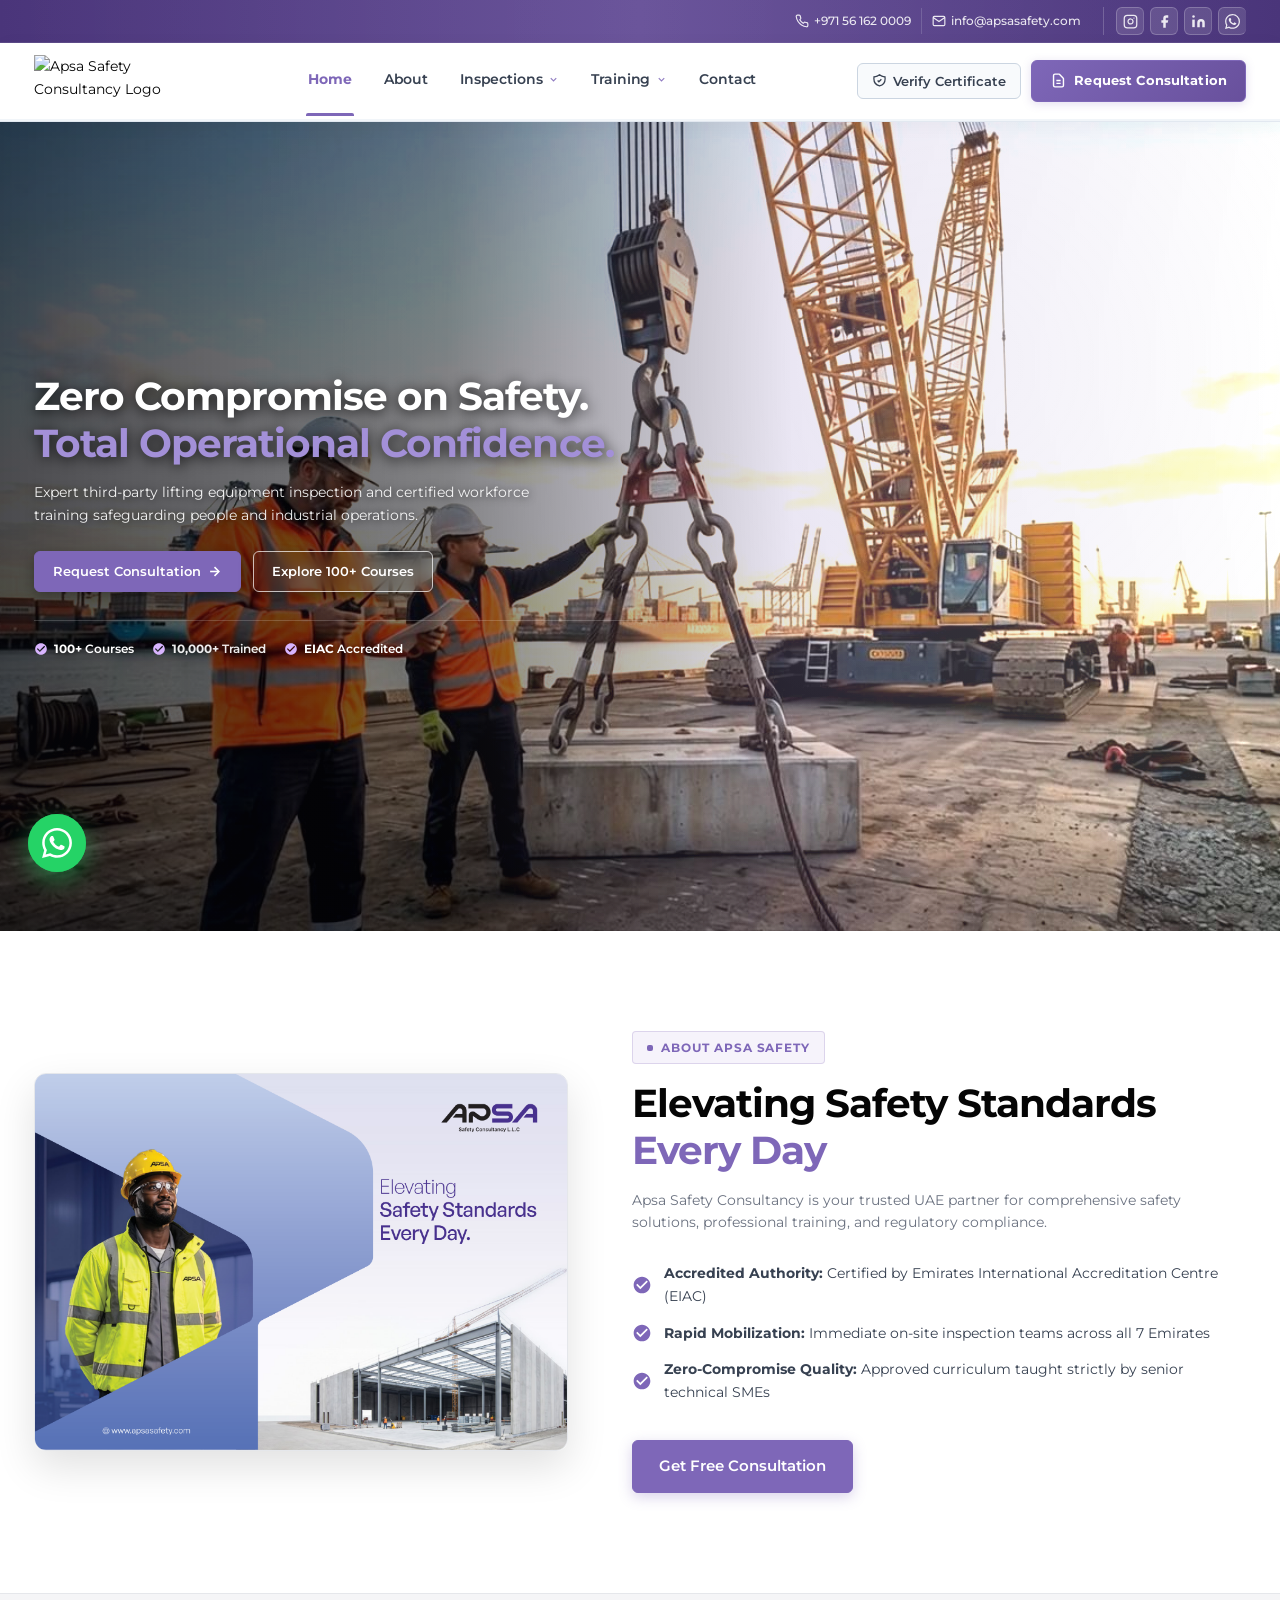
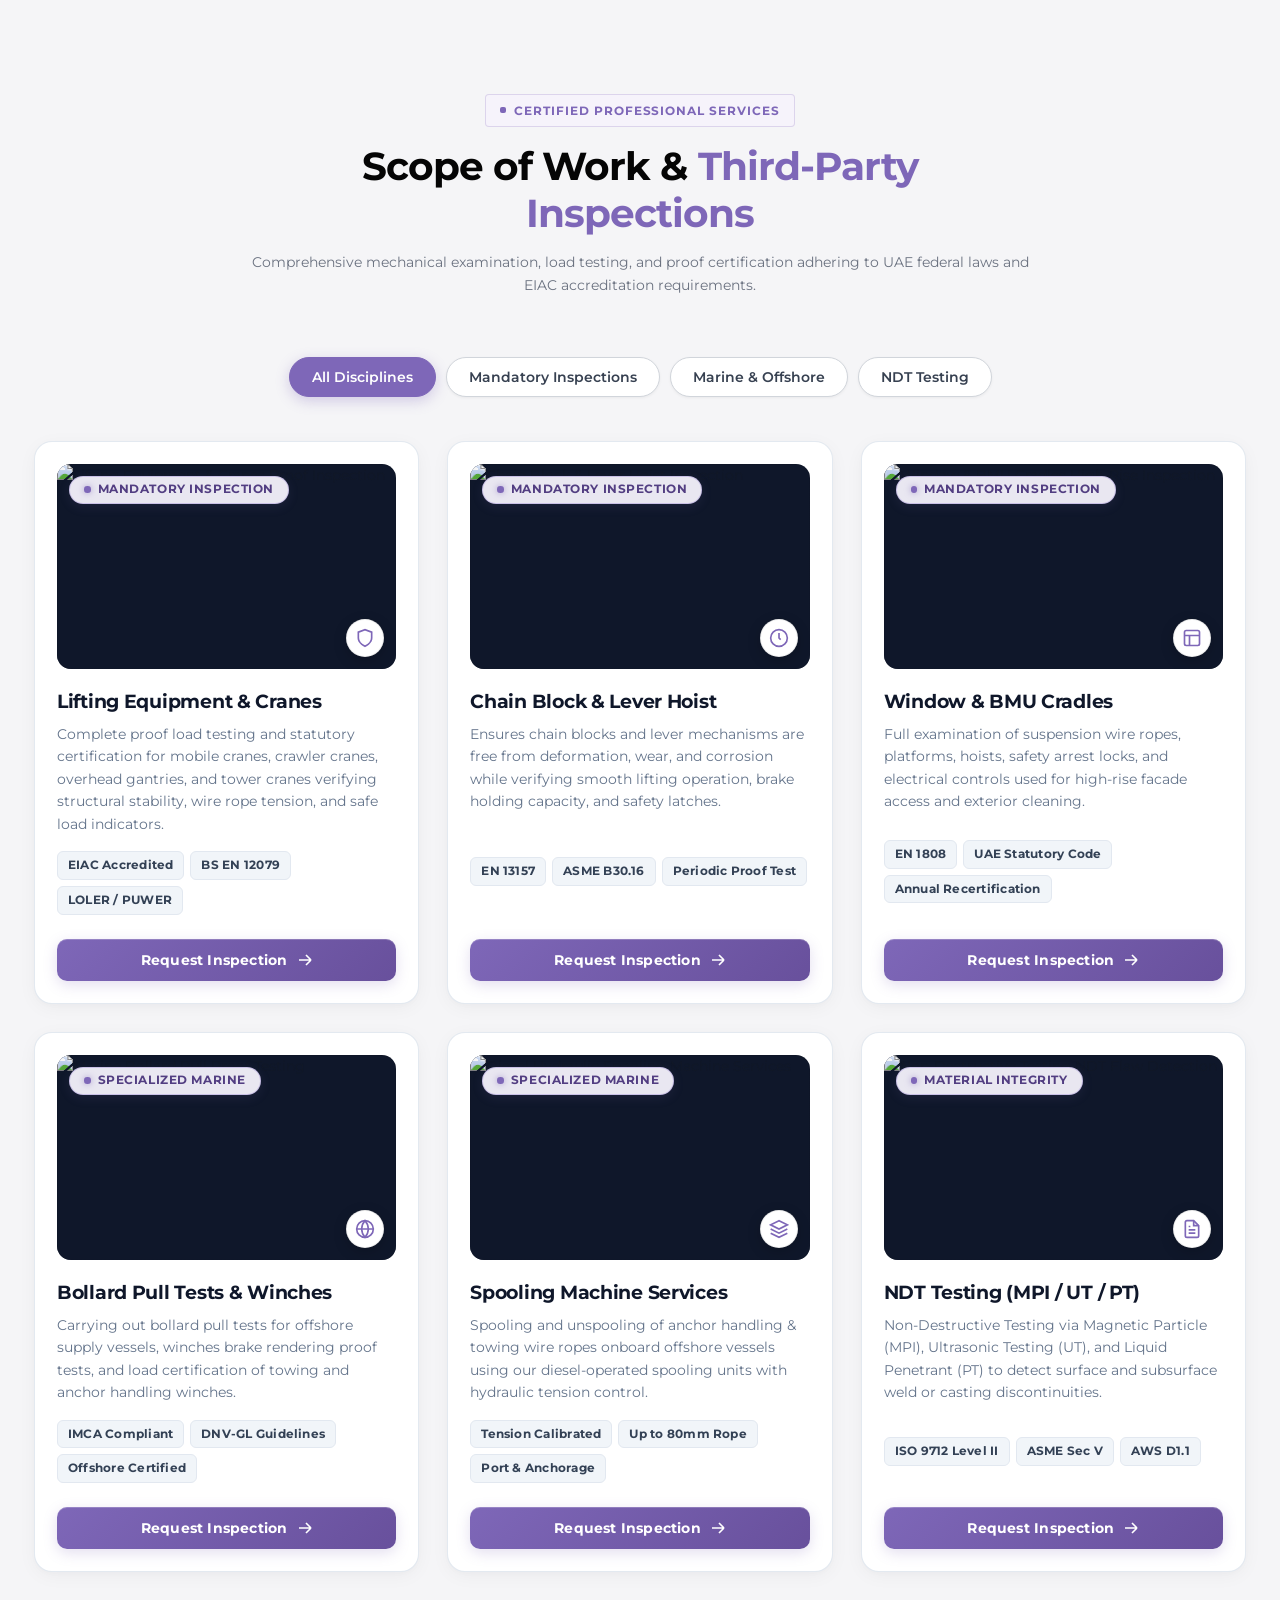
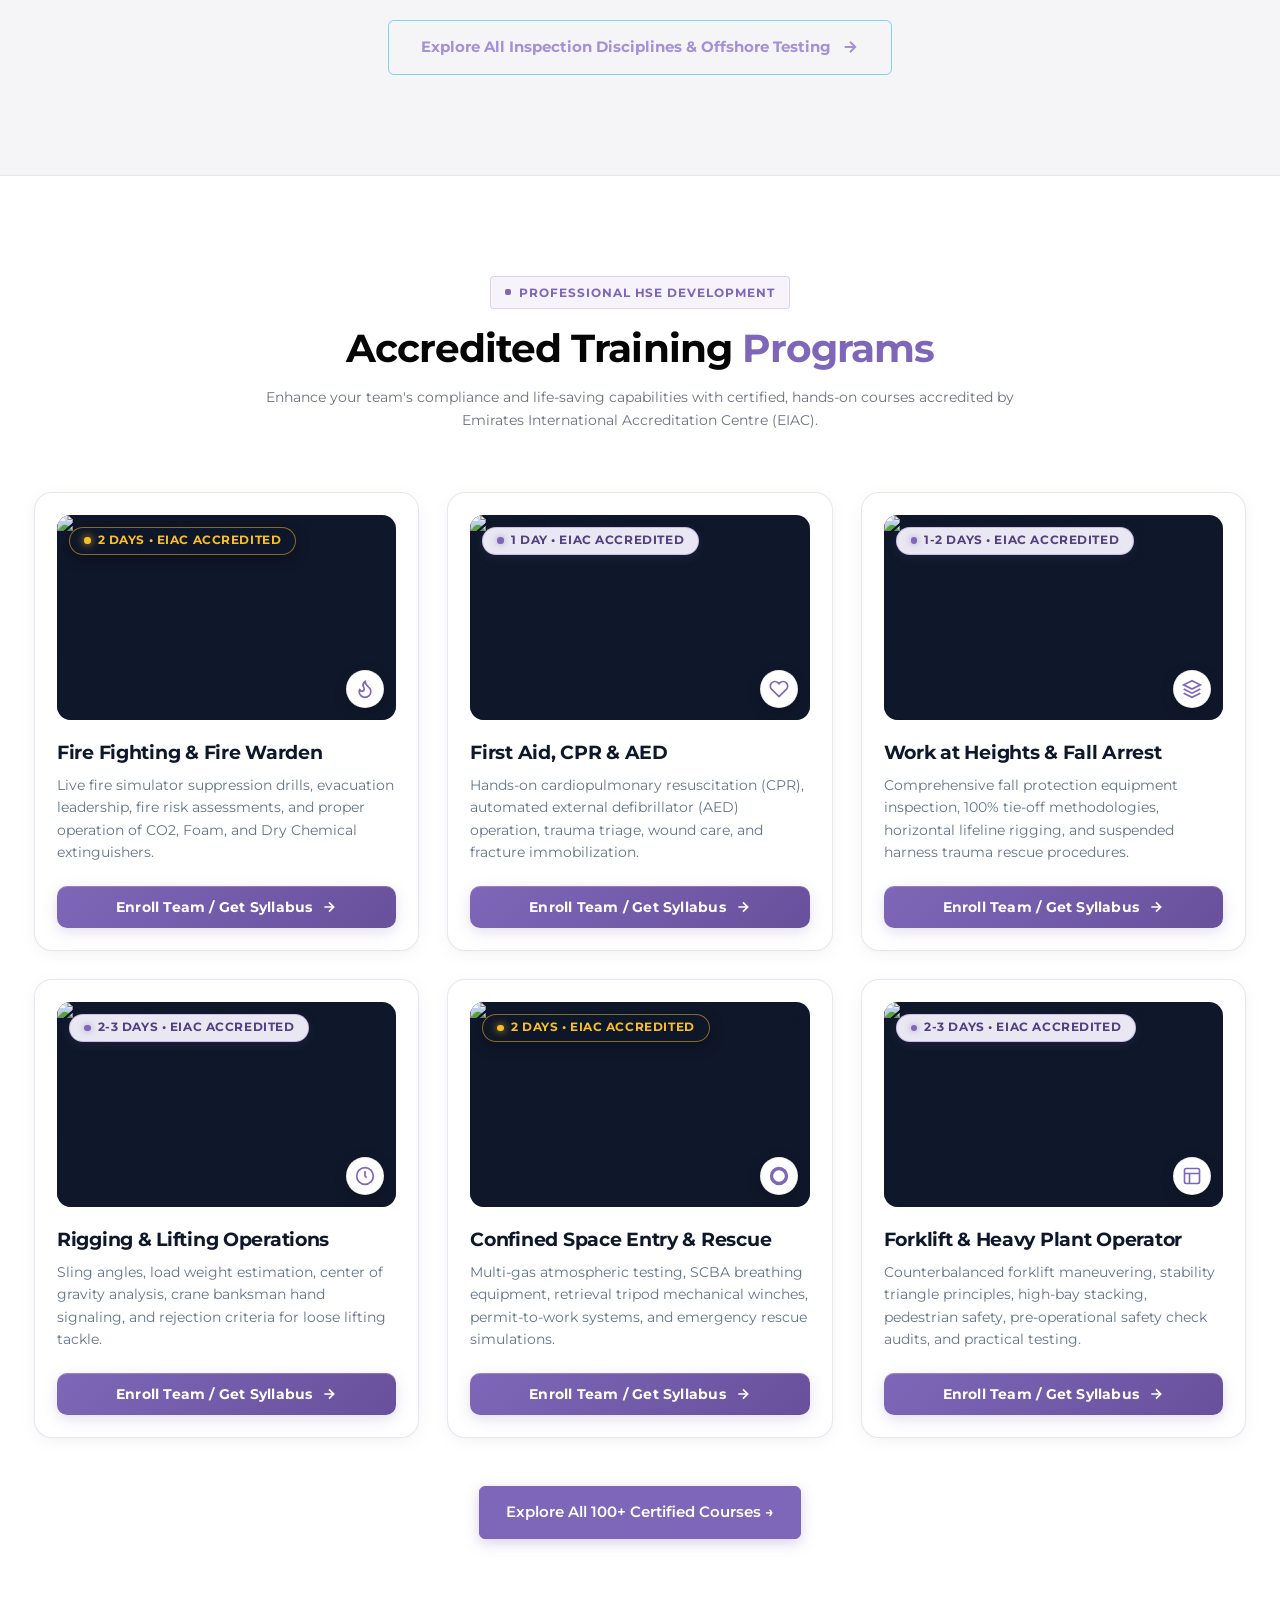
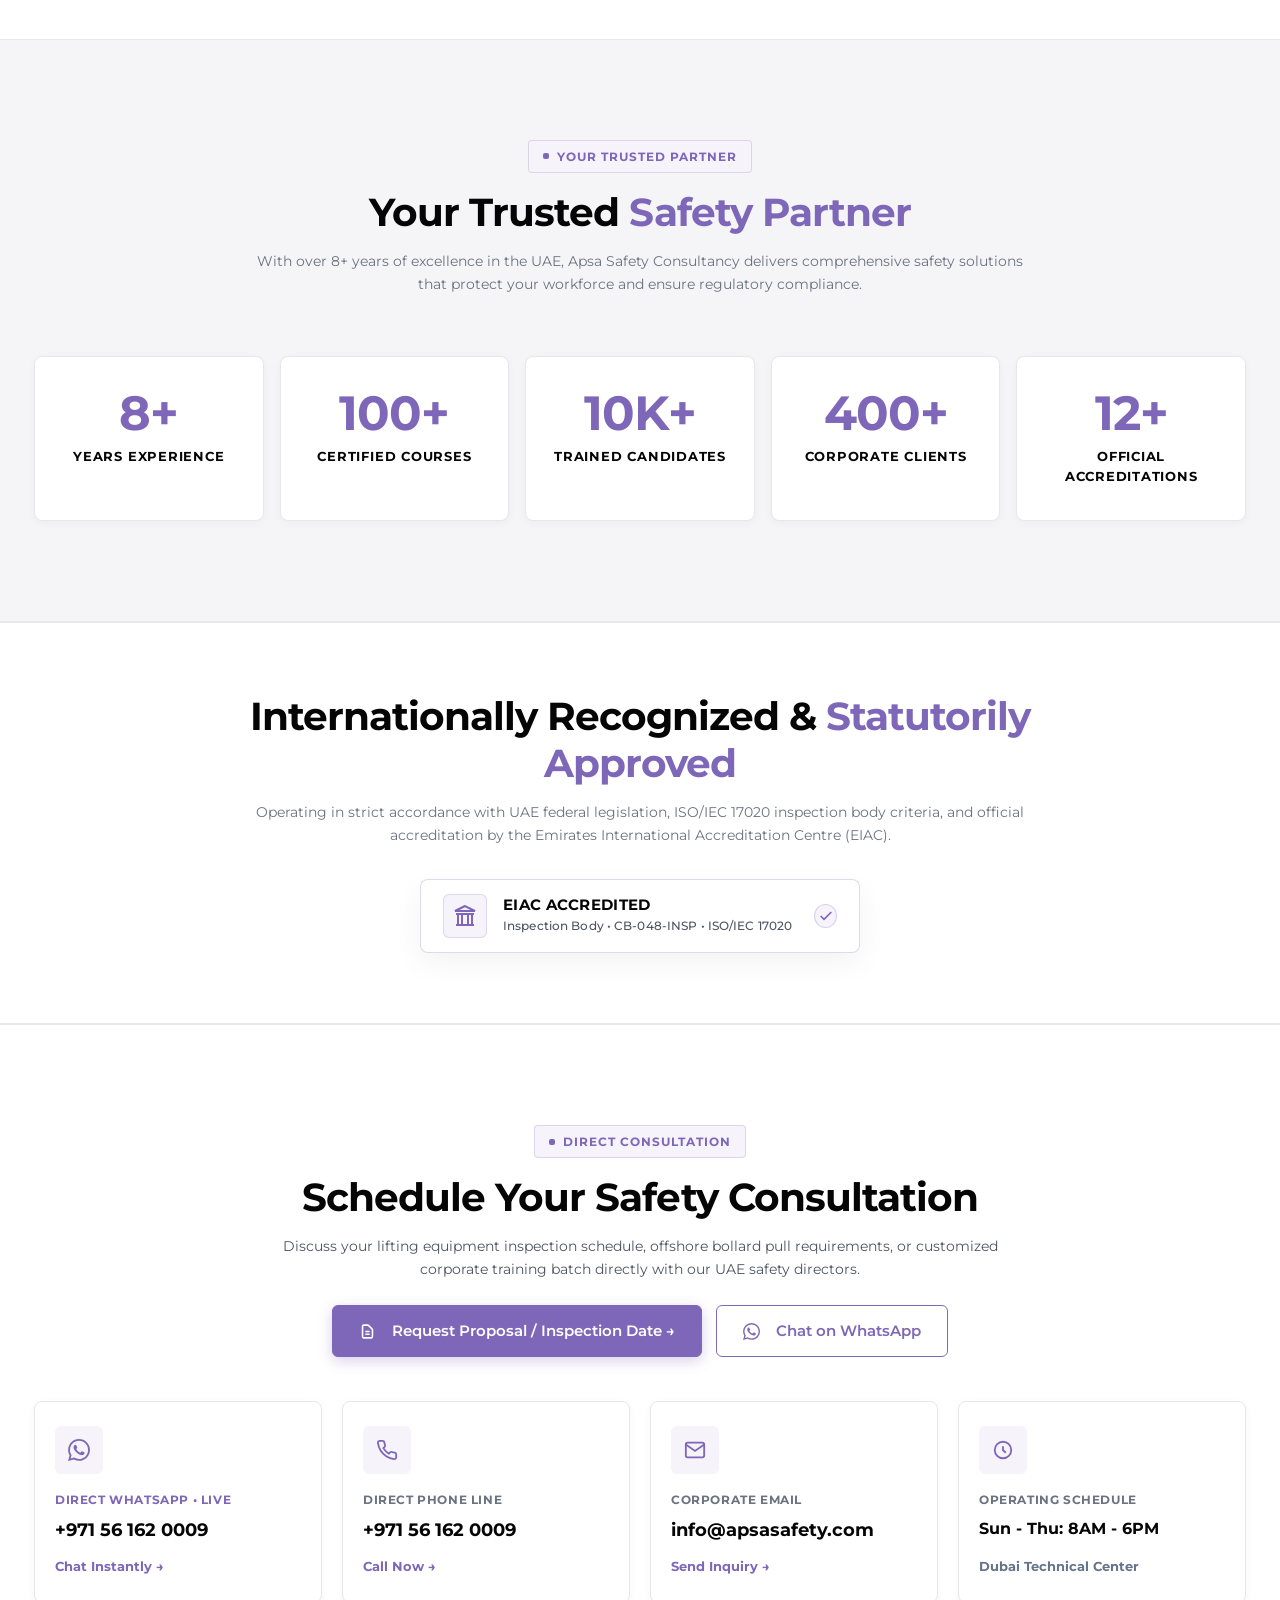
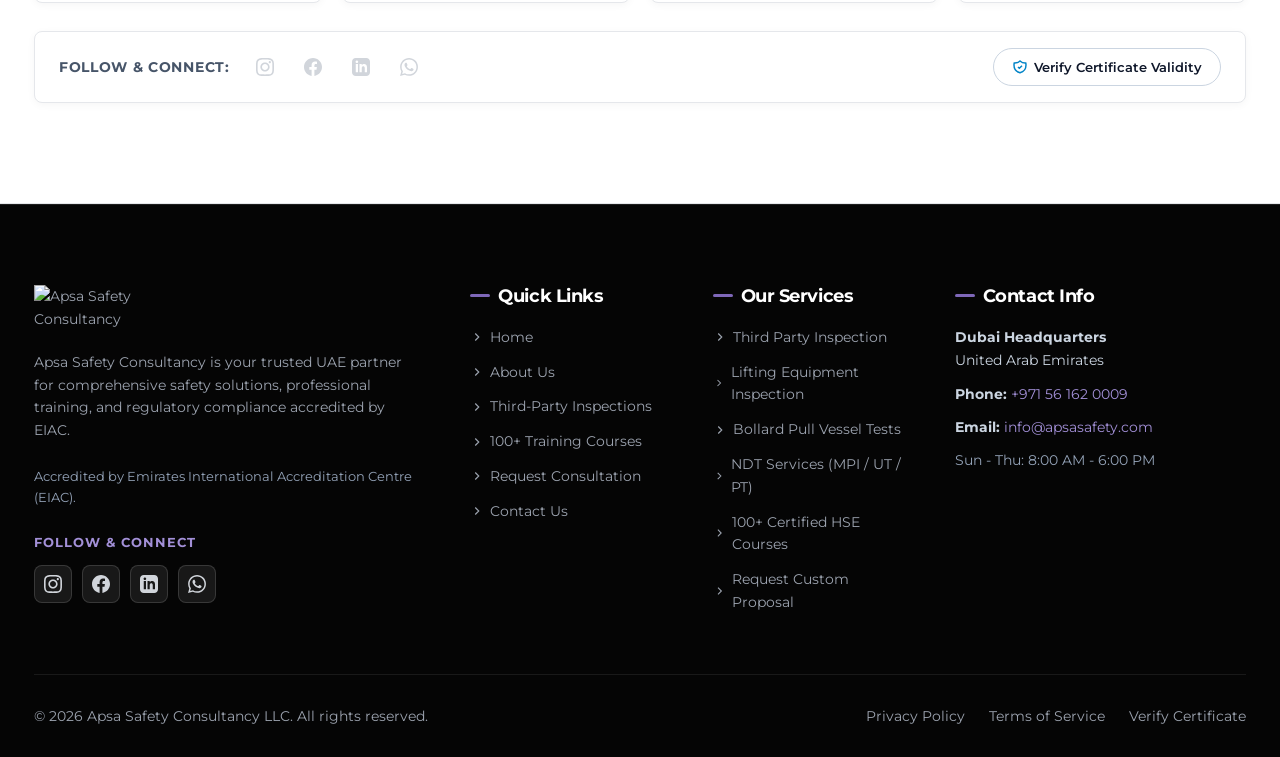
==== commit c8e72e11: "Revert "Redesign footer with Option 2 Modern Minimalist Dark Glass style across all pages" This reve" ====
--- a/index.html
+++ b/index.html
@@ -1026,7 +1026,7 @@
 
   </main>
 
-  <!-- 10. Site Footer (Modern Minimalist Dark Glass Theme) -->
+  <!-- 10. Site Footer (APSA-style Detailed Directory) -->
   <footer class="site-footer">
     <div class="container">
       <div class="footer-grid">
@@ -1035,16 +1035,9 @@
             <img src="assets/logo-light.png" alt="Apsa Safety Consultancy" class="logo-img" width="160" height="48">
           </a>
           <p>Apsa Safety Consultancy is your trusted UAE partner for comprehensive safety solutions, professional training, and regulatory compliance accredited by EIAC.</p>
-          
-          <div class="footer-eiac-badge">
-            <svg width="15" height="15" fill="none" stroke="currentColor" stroke-width="2.5" viewBox="0 0 24 24"><path d="M12 22s8-4 8-10V5l-8-3-8 3v7c0 6 8 10 8 10z"></path><path d="m9 12 2 2 4-4"></path></svg>
-            <span>EIAC Accredited Inspection Body &amp; Training</span>
-          </div>
-
-          <button type="button" class="btn-verify-cert open-cert-modal" aria-label="Verify Certificate or Inspection Report">
-            <svg width="16" height="16" fill="none" stroke="currentColor" stroke-width="2" viewBox="0 0 24 24"><circle cx="11" cy="11" r="8"></circle><line x1="21" y1="21" x2="16.65" y2="16.65"></line></svg>
-            <span>Verify Certificate Registry</span>
-          </button>
+          <div style="font-size: 0.825rem; color: #94A3B8;">
+            Accredited by Emirates International Accreditation Centre (EIAC).
+          </div>
 
           <!-- Footer Social Links -->
           <div class="footer-social-wrapper">
@@ -1069,78 +1062,50 @@
         <div class="footer-col">
           <h4>Quick Links</h4>
           <ul class="footer-links">
-            <li><a href="index.html">Home</a></li>
-            <li><a href="index.html#about">About Us</a></li>
-            <li><a href="inspections.html">Third-Party Inspections</a></li>
-            <li><a href="training.html">100+ Training Courses</a></li>
-            <li><a href="index.html#contact">Contact Us</a></li>
+            <li><a href="index.html"><svg width="14" height="14" fill="none" stroke="currentColor" stroke-width="2" viewBox="0 0 24 24"><polyline points="9 18 15 12 9 6"></polyline></svg> Home</a></li>
+            <li><a href="index.html#about"><svg width="14" height="14" fill="none" stroke="currentColor" stroke-width="2" viewBox="0 0 24 24"><polyline points="9 18 15 12 9 6"></polyline></svg> About Us</a></li>
+            <li><a href="inspections.html"><svg width="14" height="14" fill="none" stroke="currentColor" stroke-width="2" viewBox="0 0 24 24"><polyline points="9 18 15 12 9 6"></polyline></svg> Third-Party Inspections</a></li>
+            <li><a href="training.html"><svg width="14" height="14" fill="none" stroke="currentColor" stroke-width="2" viewBox="0 0 24 24"><polyline points="9 18 15 12 9 6"></polyline></svg> 100+ Training Courses</a></li>
+            <li><a href="consultation.html"><svg width="14" height="14" fill="none" stroke="currentColor" stroke-width="2" viewBox="0 0 24 24"><polyline points="9 18 15 12 9 6"></polyline></svg> Request Consultation</a></li>
+            <li><a href="index.html#contact"><svg width="14" height="14" fill="none" stroke="currentColor" stroke-width="2" viewBox="0 0 24 24"><polyline points="9 18 15 12 9 6"></polyline></svg> Contact Us</a></li>
           </ul>
         </div>
 
         <div class="footer-col">
-          <h4>Accredited Services</h4>
+          <h4>Our Services</h4>
           <ul class="footer-links">
-            <li><a href="inspections.html">Third Party Inspection</a></li>
-            <li><a href="inspections.html#disciplines">Lifting Equipment Inspection</a></li>
-            <li><a href="inspections.html#disciplines">Bollard Pull Vessel Tests</a></li>
-            <li><a href="inspections.html#disciplines">NDT Services (MPI / UT / PT)</a></li>
-            <li><a href="training.html">100+ Certified HSE Courses</a></li>
+            <li><a href="inspections.html"><svg width="14" height="14" fill="none" stroke="currentColor" stroke-width="2" viewBox="0 0 24 24"><polyline points="9 18 15 12 9 6"></polyline></svg> Third Party Inspection</a></li>
+            <li><a href="inspections.html#disciplines"><svg width="14" height="14" fill="none" stroke="currentColor" stroke-width="2" viewBox="0 0 24 24"><polyline points="9 18 15 12 9 6"></polyline></svg> Lifting Equipment Inspection</a></li>
+            <li><a href="inspections.html#disciplines"><svg width="14" height="14" fill="none" stroke="currentColor" stroke-width="2" viewBox="0 0 24 24"><polyline points="9 18 15 12 9 6"></polyline></svg> Bollard Pull Vessel Tests</a></li>
+            <li><a href="inspections.html#disciplines"><svg width="14" height="14" fill="none" stroke="currentColor" stroke-width="2" viewBox="0 0 24 24"><polyline points="9 18 15 12 9 6"></polyline></svg> NDT Services (MPI / UT / PT)</a></li>
+            <li><a href="training.html"><svg width="14" height="14" fill="none" stroke="currentColor" stroke-width="2" viewBox="0 0 24 24"><polyline points="9 18 15 12 9 6"></polyline></svg> 100+ Certified HSE Courses</a></li>
+            <li><a href="consultation.html"><svg width="14" height="14" fill="none" stroke="currentColor" stroke-width="2" viewBox="0 0 24 24"><polyline points="9 18 15 12 9 6"></polyline></svg> Request Custom Proposal</a></li>
           </ul>
         </div>
 
         <div class="footer-col">
           <h4>Contact Info</h4>
-          <div class="footer-contact-list">
-            <div class="footer-contact-item">
-              <div class="footer-contact-icon">
-                <svg width="15" height="15" fill="none" stroke="currentColor" stroke-width="2" viewBox="0 0 24 24"><path d="M21 10c0 7-9 13-9 13s-9-6-9-13a9 9 0 0 1 18 0z"></path><circle cx="12" cy="10" r="3"></circle></svg>
-              </div>
-              <div>
-                <strong style="color: #FFFFFF; display: block; font-size: 0.88rem; margin-bottom: 2px;">Dubai Headquarters</strong>
-                <span>United Arab Emirates</span>
-              </div>
-            </div>
-
-            <div class="footer-contact-item">
-              <div class="footer-contact-icon">
-                <svg width="15" height="15" fill="none" stroke="currentColor" stroke-width="2" viewBox="0 0 24 24"><path d="M22 16.92v3a2 2 0 0 1-2.18 2 19.79 19.79 0 0 1-8.63-3.07 19.5 19.5 0 0 1-6-6 19.79 19.79 0 0 1-3.07-8.67A2 2 0 0 1 4.11 2h3a2 2 0 0 1 2 1.72 12.84 12.84 0 0 0 .7 2.81 2 2 0 0 1-.45 2.11L8.09 9.91a16 16 0 0 0 6 6l1.27-1.27a2 2 0 0 1 2.11-.45 12.84 12.84 0 0 0 2.81.7A2 2 0 0 1 22 16.92z"></path></svg>
-              </div>
-              <div>
-                <span style="display: block; font-size: 0.72rem; color: #64748B; text-transform: uppercase; letter-spacing: 0.05em; font-weight: 600;">Phone</span>
-                <a href="tel:+971561620009" class="footer-contact-link">+971 56 162 0009</a>
-              </div>
-            </div>
-
-            <div class="footer-contact-item">
-              <div class="footer-contact-icon">
-                <svg width="15" height="15" fill="none" stroke="currentColor" stroke-width="2" viewBox="0 0 24 24"><path d="M4 4h16c1.1 0 2 .9 2 2v12c0 1.1-.9 2-2 2H4c-1.1 0-2-.9-2-2V6c0-1.1.9-2 2-2z"></path><polyline points="22,6 12,13 2,6"></polyline></svg>
-              </div>
-              <div>
-                <span style="display: block; font-size: 0.72rem; color: #64748B; text-transform: uppercase; letter-spacing: 0.05em; font-weight: 600;">Email</span>
-                <a href="mailto:info@apsasafety.com" class="footer-contact-link">info@apsasafety.com</a>
-              </div>
-            </div>
-
-            <div class="footer-contact-item">
-              <div class="footer-contact-icon">
-                <svg width="15" height="15" fill="none" stroke="currentColor" stroke-width="2" viewBox="0 0 24 24"><circle cx="12" cy="12" r="10"></circle><polyline points="12 6 12 12 16 14"></polyline></svg>
-              </div>
-              <div>
-                <span style="display: block; font-size: 0.72rem; color: #64748B; text-transform: uppercase; letter-spacing: 0.05em; font-weight: 600;">Working Hours</span>
-                <span>Sun &ndash; Thu: 8:00 AM &ndash; 6:00 PM</span>
-              </div>
-            </div>
-          </div>
+          <p style="color: #CBD5E1; font-size: 0.9rem; margin-bottom: 10px;">
+            <strong>Dubai Headquarters</strong><br>
+            United Arab Emirates
+          </p>
+          <p style="color: #CBD5E1; font-size: 0.9rem; margin-bottom: 10px;">
+            <strong>Phone:</strong> <a href="tel:+971561620009" style="color: var(--cyan-400);">+971 56 162 0009</a>
+          </p>
+          <p style="color: #CBD5E1; font-size: 0.9rem; margin-bottom: 10px;">
+            <strong>Email:</strong> <a href="mailto:info@apsasafety.com" style="color: var(--cyan-400);">info@apsasafety.com</a>
+          </p>
+          <p style="color: #94A3B8; font-size: 0.85rem;">
+            Sun - Thu: 8:00 AM - 6:00 PM
+          </p>
         </div>
       </div>
 
       <div class="footer-bottom">
         <div>&copy; 2026 Apsa Safety Consultancy LLC. All rights reserved.</div>
-        <div class="footer-legal-links">
+        <div style="display: flex; gap: 24px;">
           <a href="#">Privacy Policy</a>
-          <span class="footer-dot-sep">&bull;</span>
           <a href="#">Terms of Service</a>
-          <span class="footer-dot-sep">&bull;</span>
           <a href="#" class="open-cert-modal">Verify Certificate</a>
         </div>
       </div>
--- a/css/style.css
+++ b/css/style.css
@@ -2529,129 +2529,45 @@
   margin-left: 6px;
 }
 
-/* Site Footer (Modern Minimalist Dark Glass Theme) */
+/* Site Footer (Dark Black APSA Industrial Theme) */
 .site-footer {
-  position: relative;
-  background-color: #060810;
-  color: #94A3B8;
-  padding: 76px 0 32px 0;
-  border-top: 1px solid rgba(126, 103, 184, 0.28);
-  box-shadow: 0 -20px 40px -15px rgba(126, 103, 184, 0.12);
-  overflow: hidden;
-}
-
-.site-footer::before {
-  content: '';
-  position: absolute;
-  top: 0;
-  left: 50%;
-  transform: translateX(-50%);
-  width: 60%;
-  height: 1px;
-  background: linear-gradient(90deg, transparent, rgba(126, 103, 184, 0.8), rgba(34, 211, 238, 0.8), transparent);
+  background-color: var(--apsa-black);
+  color: var(--gray-400);
+  padding: 80px 0 30px 0;
+  border-top: 1px solid rgba(255, 255, 255, 0.1);
 }
 
 .footer-grid {
   display: grid;
-  grid-template-columns: 1.8fr 1fr 1.2fr 1.4fr;
+  grid-template-columns: 2fr 1fr 1fr 1.5fr;
   gap: 48px;
-  margin-bottom: 50px;
-}
-
-.footer-brand {
-  display: flex;
-  flex-direction: column;
+  margin-bottom: 60px;
 }
 
 .footer-brand p {
-  margin: 16px 0 16px 0;
+  margin: 18px 0 24px 0;
   font-size: 0.88rem;
-  line-height: 1.65;
-  color: #94A3B8;
-}
-
-.footer-eiac-badge {
-  display: inline-flex;
+  line-height: 1.62;
+  color: var(--gray-400);
+}
+
+.footer-col h4 {
+  color: var(--white);
+  font-family: var(--font-heading);
+  font-size: 1.1rem;
+  font-weight: 700;
+  margin-bottom: 20px;
+  display: flex;
   align-items: center;
   gap: 8px;
-  font-size: 0.8rem;
-  font-weight: 600;
-  color: #22D3EE;
-  background: rgba(34, 211, 238, 0.06);
-  border: 1px solid rgba(34, 211, 238, 0.22);
-  padding: 6px 12px;
-  border-radius: 6px;
-  margin-bottom: 18px;
-  width: fit-content;
-}
-
-.footer-eiac-badge svg {
-  color: #22D3EE;
-  flex-shrink: 0;
-}
-
-.btn-verify-cert {
-  display: inline-flex;
-  align-items: center;
-  gap: 10px;
-  background: rgba(34, 211, 238, 0.05);
-  border: 1.5px solid rgba(34, 211, 238, 0.35);
-  color: #22D3EE;
-  font-family: inherit;
-  font-size: 0.84rem;
-  font-weight: 700;
-  letter-spacing: 0.02em;
-  padding: 10px 18px;
-  border-radius: 8px;
-  cursor: pointer;
-  margin-bottom: 22px;
-  width: fit-content;
-  transition: all 0.25s ease;
-  box-shadow: 0 0 15px -3px rgba(34, 211, 238, 0.12);
-}
-
-.btn-verify-cert:hover {
-  background: rgba(34, 211, 238, 0.14);
-  border-color: #22D3EE;
-  color: #FFFFFF;
-  box-shadow: 0 0 22px rgba(34, 211, 238, 0.3);
-  transform: translateY(-1px);
-}
-
-.footer-social-wrapper {
-  margin-top: auto;
-}
-
-.footer-social-label {
-  font-size: 0.72rem;
-  font-weight: 700;
-  letter-spacing: 0.1em;
-  text-transform: uppercase;
-  color: #64748B;
-  margin-bottom: 10px;
-}
-
-.footer-col h4 {
-  color: #FFFFFF;
-  font-family: var(--font-heading);
-  font-size: 0.84rem;
-  font-weight: 700;
-  letter-spacing: 0.12em;
-  text-transform: uppercase;
-  margin-bottom: 22px;
-  position: relative;
-  padding-bottom: 10px;
+}
+
+.footer-col h4::before {
+  content: '';
   display: inline-block;
-}
-
-.footer-col h4::after {
-  content: '';
-  position: absolute;
-  left: 0;
-  bottom: 0;
-  width: 26px;
-  height: 2px;
-  background: linear-gradient(90deg, var(--cyan-400), var(--apsa-purple));
+  width: 20px;
+  height: 3px;
+  background: var(--apsa-purple);
   border-radius: 2px;
 }
 
@@ -2663,99 +2579,28 @@
 }
 
 .footer-links a {
-  font-size: 0.875rem;
-  color: #94A3B8;
-  display: inline-flex;
-  align-items: center;
-  text-decoration: none;
-  transition: all 0.25s ease;
-  position: relative;
-}
-
+  font-size: 0.88rem;
+  color: var(--gray-400);
+  display: flex;
+  align-items: center;
+  gap: 6px;
+  transition: all var(--transition-fast);
+}
 .footer-links a:hover {
-  color: #FFFFFF;
-  transform: translateX(4px);
-}
-
-.footer-contact-list {
-  display: flex;
-  flex-direction: column;
-  gap: 16px;
-}
-
-.footer-contact-item {
-  display: flex;
-  align-items: flex-start;
-  gap: 12px;
-  font-size: 0.875rem;
-  color: #CBD5E1;
-  line-height: 1.45;
-}
-
-.footer-contact-icon {
-  flex-shrink: 0;
-  width: 32px;
-  height: 32px;
-  border-radius: 8px;
-  background: rgba(255, 255, 255, 0.04);
-  border: 1px solid rgba(255, 255, 255, 0.08);
-  display: flex;
-  align-items: center;
-  justify-content: center;
-  color: var(--cyan-400);
-  margin-top: 1px;
-  transition: all 0.25s ease;
-}
-
-.footer-contact-item:hover .footer-contact-icon {
-  border-color: rgba(34, 211, 238, 0.4);
-  background: rgba(34, 211, 238, 0.08);
-  color: #FFFFFF;
-}
-
-.footer-contact-link {
-  color: var(--cyan-400);
-  text-decoration: none;
-  font-weight: 600;
-  transition: color 0.2s ease;
-}
-
-.footer-contact-link:hover {
-  color: #FFFFFF;
-  text-decoration: underline;
+  color: var(--apsa-purple-light);
+  padding-left: 4px;
 }
 
 .footer-bottom {
-  padding-top: 26px;
-  border-top: 1px solid rgba(255, 255, 255, 0.07);
+  padding-top: 30px;
+  border-top: 1px solid rgba(255, 255, 255, 0.08);
   display: flex;
   align-items: center;
   justify-content: space-between;
   flex-wrap: wrap;
   gap: 16px;
-  font-size: 0.84rem;
-  color: #64748B;
-}
-
-.footer-legal-links {
-  display: flex;
-  align-items: center;
-  gap: 16px;
-}
-
-.footer-legal-links a {
-  color: #94A3B8;
-  text-decoration: none;
-  font-size: 0.84rem;
-  transition: color 0.2s ease;
-}
-
-.footer-legal-links a:hover {
-  color: #FFFFFF;
-}
-
-.footer-dot-sep {
-  color: #475569;
+  font-size: 0.85rem;
+  color: var(--gray-400);
 }
 
 /* Modal Popup */
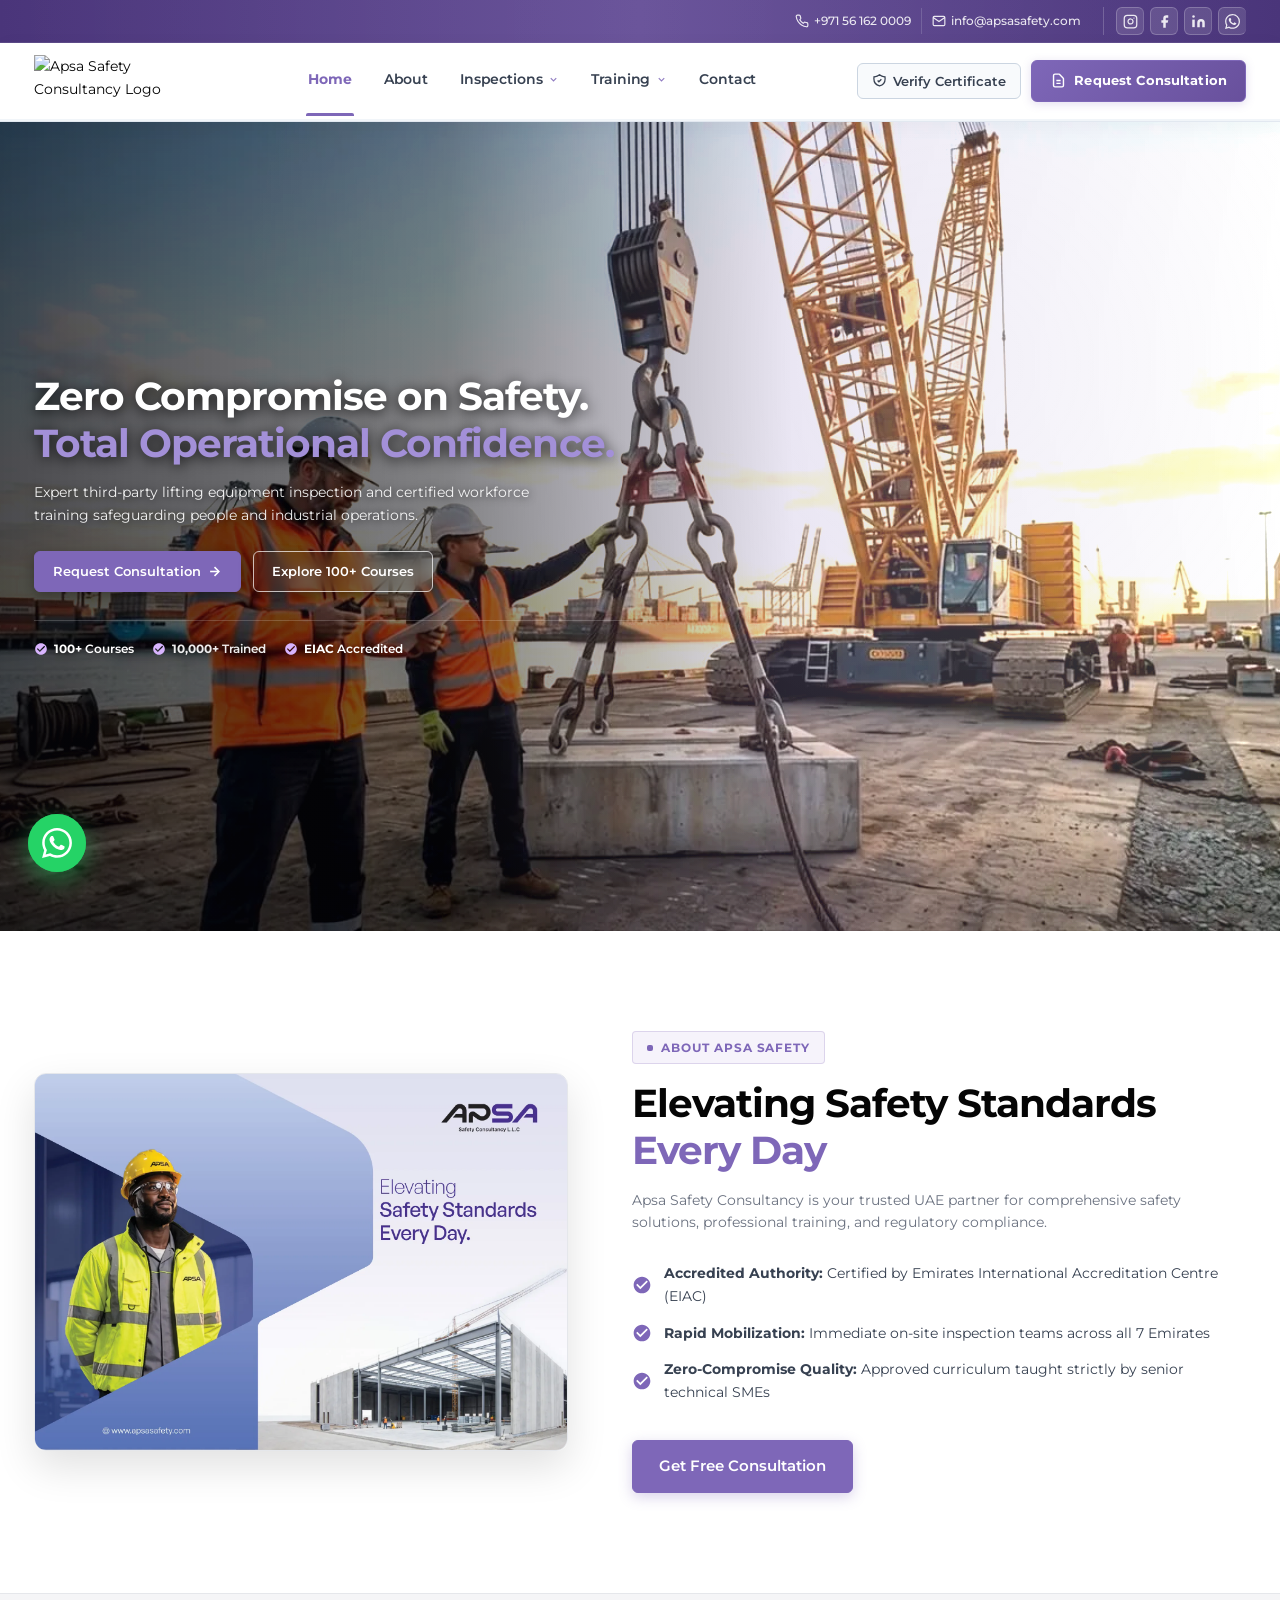
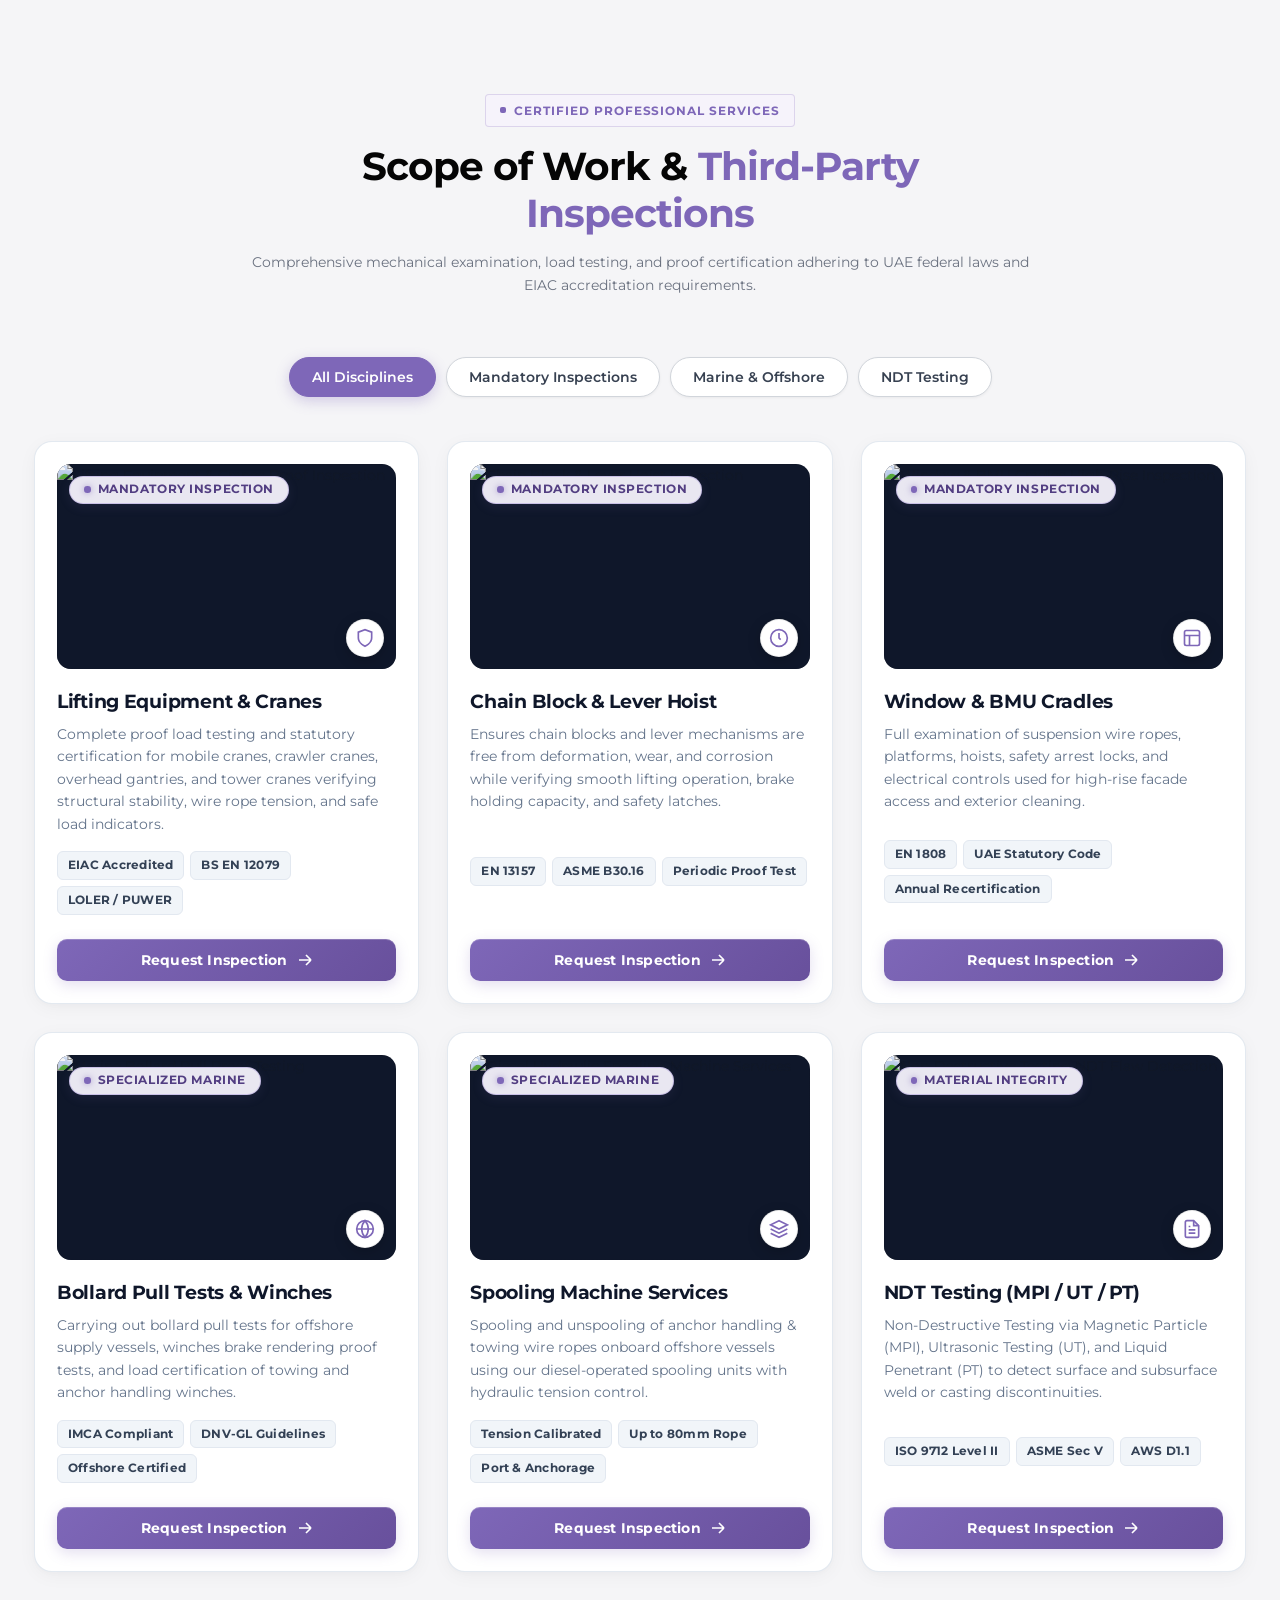
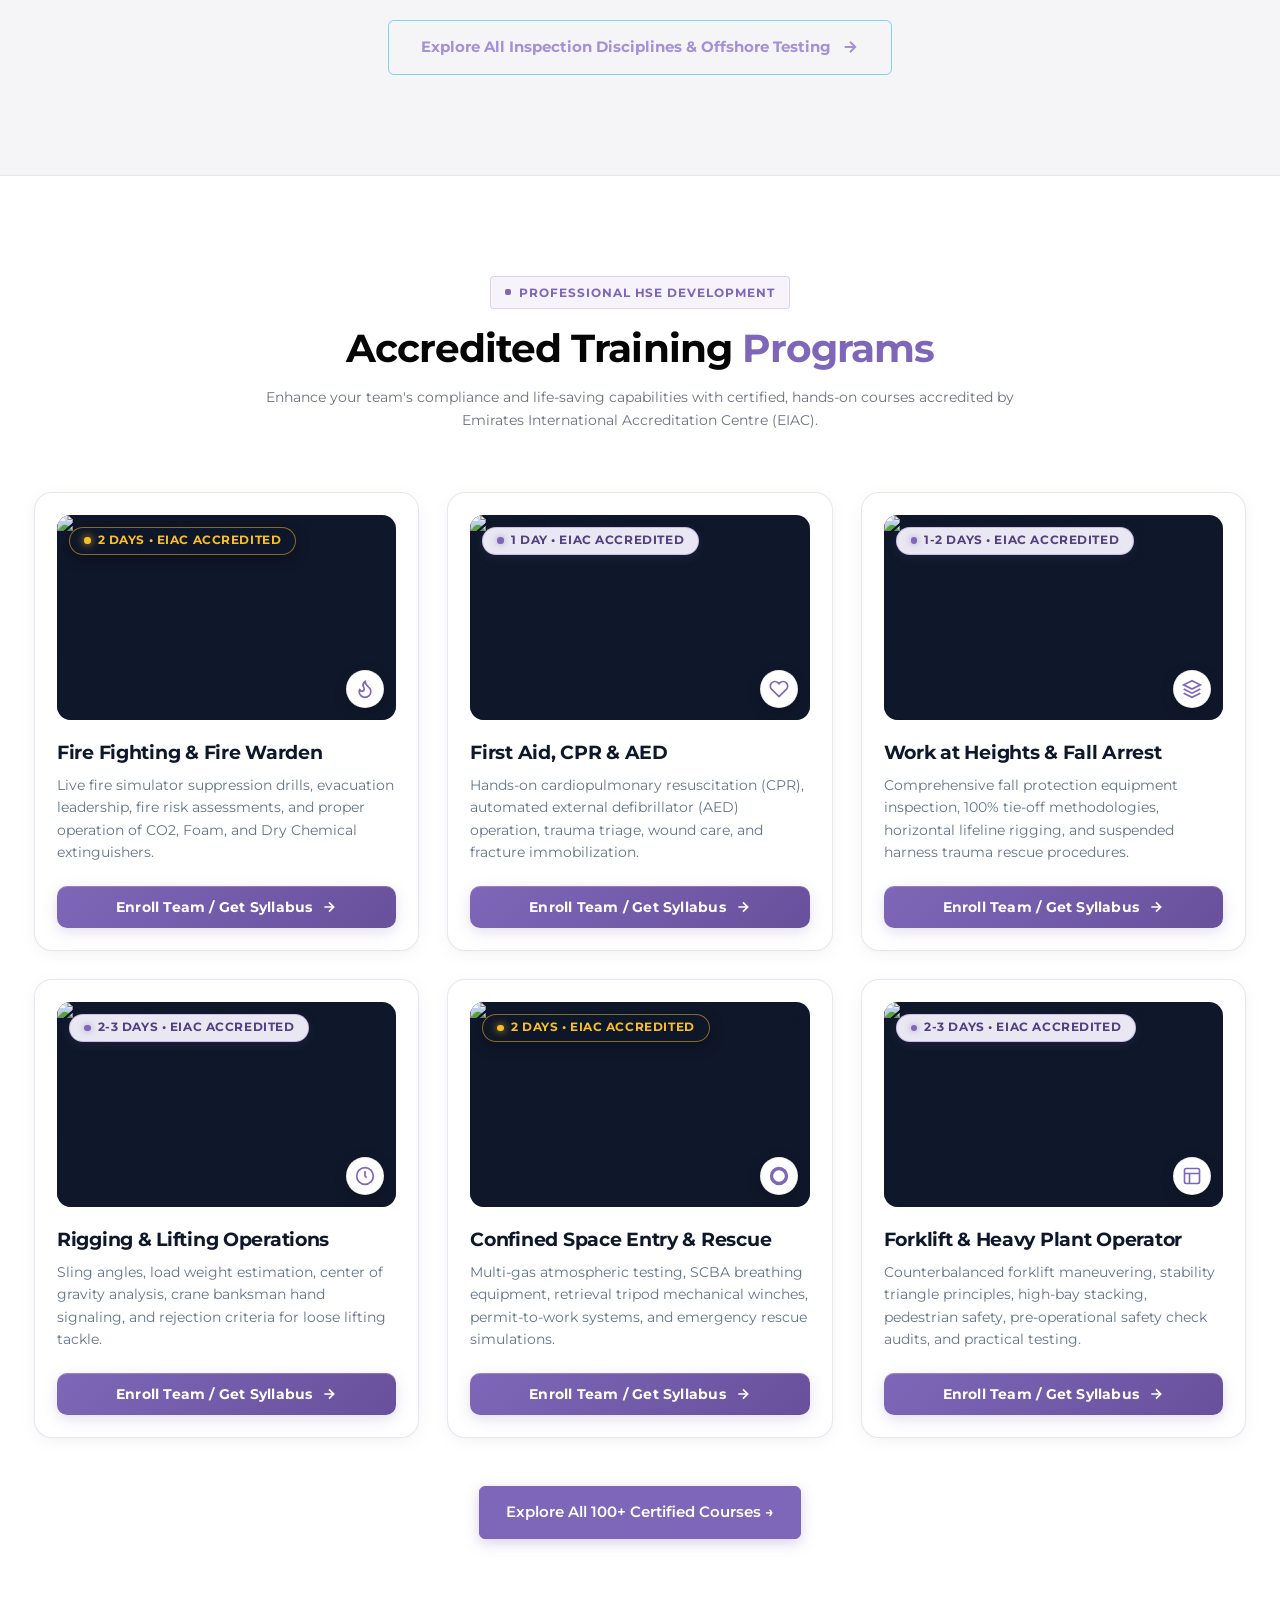
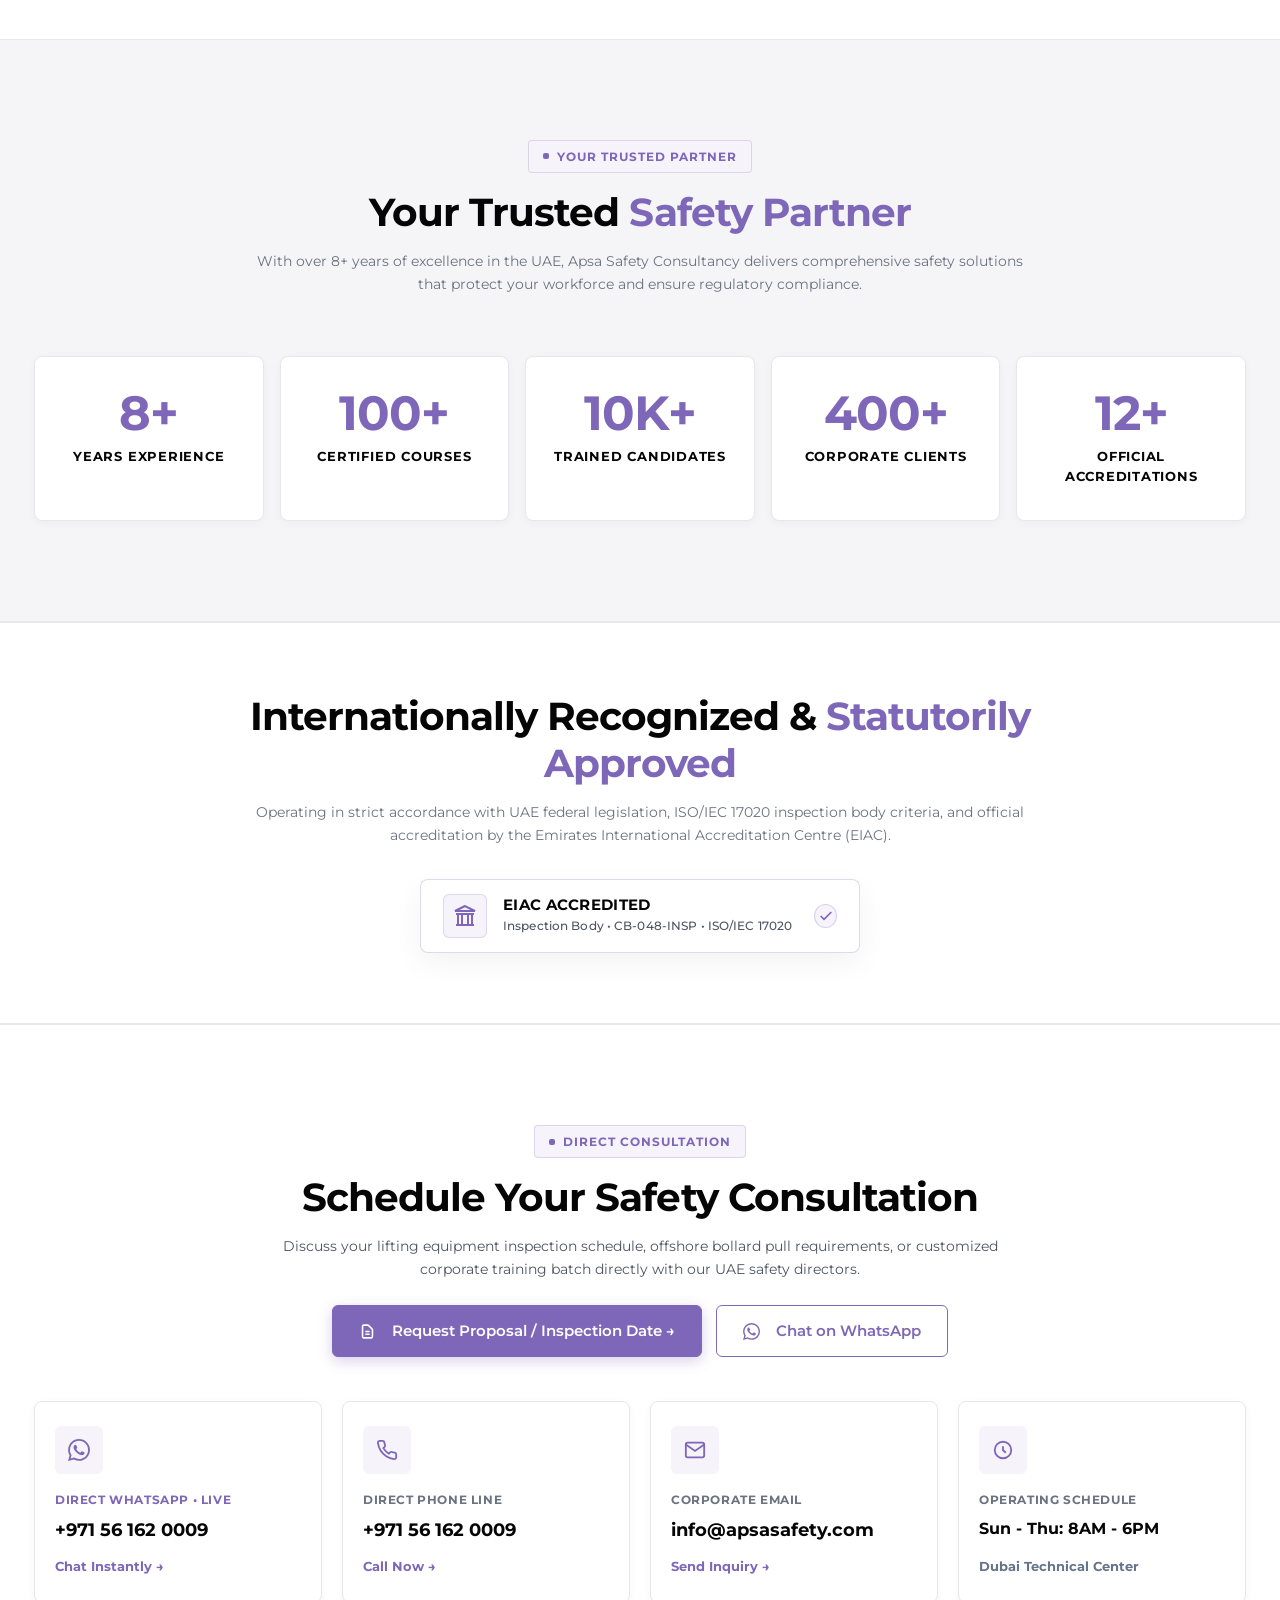
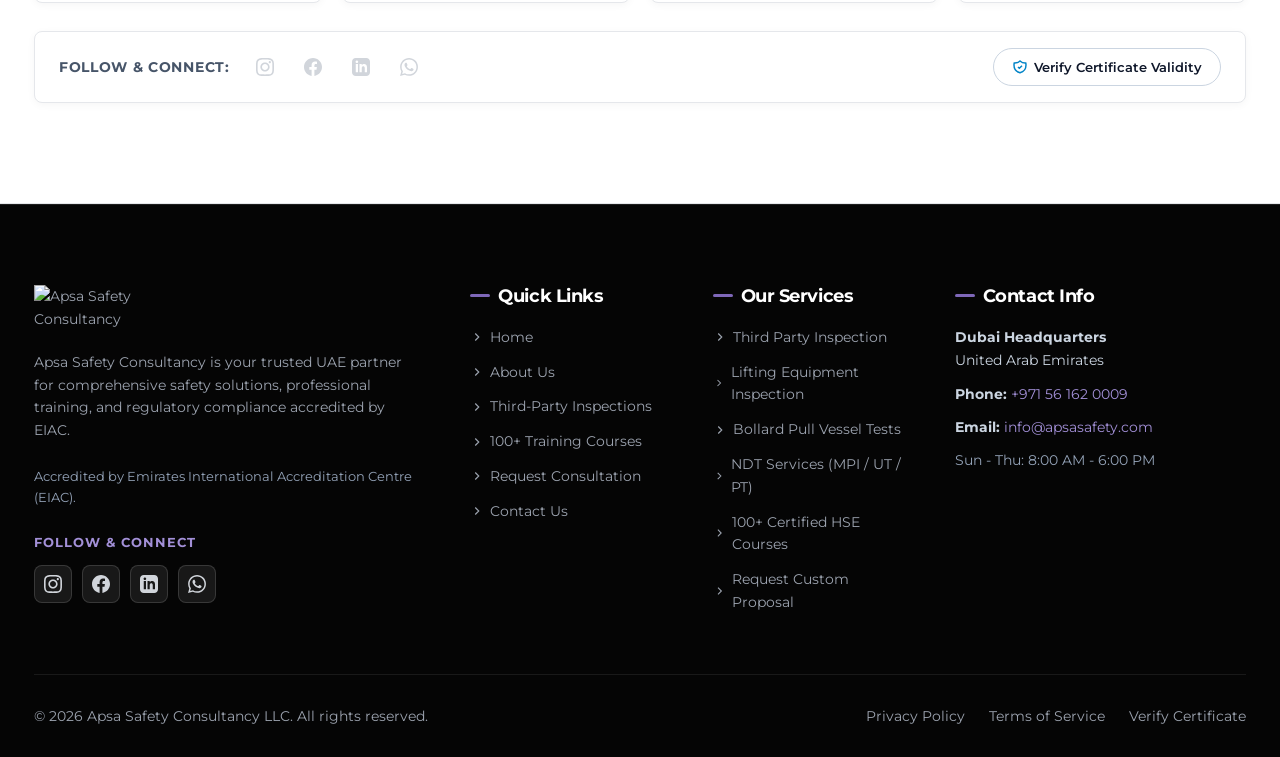
==== commit b3b477b7: "feat(security & perf): mitigate XSS, add security headers, WebP assets, and font optimizations" ====
--- a/index.html
+++ b/index.html
@@ -3,6 +3,8 @@
 <head>
   <meta charset="UTF-8">
   <meta name="viewport" content="width=device-width, initial-scale=1.0">
+  <meta http-equiv="X-Content-Type-Options" content="nosniff">
+  <meta http-equiv="Referrer-Policy" content="strict-origin-when-cross-origin">
   <title>Apsa Safety Consultancy | Third-Party Inspection & HSE Training UAE</title>
   
   <!-- SEO Meta Tags -->
@@ -33,10 +35,10 @@
   <!-- Favicon -->
   <link rel="icon" type="image/png" href="assets/logo.png">
 
-  <!-- Google Fonts: Montserrat (Geometric Brand Typography) -->
+  <!-- Google Fonts: Montserrat (Optimized Essential Brand Weights) -->
   <link rel="preconnect" href="https://fonts.googleapis.com">
   <link rel="preconnect" href="https://fonts.gstatic.com" crossorigin>
-  <link href="https://fonts.googleapis.com/css2?family=Montserrat:ital,wght@0,300;0,400;0,500;0,600;0,700;0,800;0,900;1,400;1,600&display=swap" rel="stylesheet">
+  <link href="https://fonts.googleapis.com/css2?family=Montserrat:wght@400;500;600;700&display=swap" rel="stylesheet">
 
   <!-- Stylesheet -->
   <link rel="stylesheet" href="css/style.css?v=2.2">
@@ -403,13 +405,13 @@
           muted 
           loop 
           playsinline 
-          preload="auto"
+          preload="metadata"
           disablepictureinpicture
           controlslist="nodownload nofullscreen noremoteplayback noplaybackrate"
           disableremoteplayback
           tabindex="-1"
           aria-hidden="true"
-          poster="assets/hero-video-poster.jpg">
+          poster="assets/hero-video-poster.webp">
           <source src="assets/hero-safety-loop.mp4" type="video/mp4">
           Your browser does not support HTML5 video.
         </video>
@@ -459,9 +461,12 @@
       <div class="container">
         <div class="about-grid">
           
-          <!-- Quality Company Profile Page Image (No Overlapping Content) -->
+          <!-- Quality Company Profile Page Image (Optimized WebP with PNG Fallback) -->
           <div class="about-image-wrapper">
-            <img src="assets/page_1.png" alt="APSA Safety Company Profile Cover" class="about-main-img" width="1754" height="1241" loading="lazy">
+            <picture>
+              <source srcset="assets/page_1.webp" type="image/webp">
+              <img src="assets/page_1.png" alt="APSA Safety Company Profile Cover" class="about-main-img" width="1754" height="1241" loading="lazy">
+            </picture>
           </div>
 
           <!-- Content Description -->
@@ -1120,6 +1125,7 @@
     <span class="wa-pulse"></span>
     <a href="https://wa.me/971561620009?text=Hello%2C%20I%E2%80%99d%20like%20to%20book%20a%20free%20consultation." 
        target="_blank" 
+       rel="noopener noreferrer"
        class="floating-wa-btn" 
        aria-label="Chat with Apsa Safety on WhatsApp">
       <svg width="30" height="30" fill="currentColor" viewBox="0 0 24 24">
--- a/css/style.css
+++ b/css/style.css
@@ -3403,17 +3403,17 @@
 /* Page-specific background image fallbacks */
 .hero-inspections .subpage-hero-backdrop,
 .subpage-hero-inspections .subpage-hero-backdrop {
-  background-image: url('../assets/inspections/cranes-inspection.jpg');
+  background-image: url('../assets/inspections/cranes-inspection.webp');
 }
 
 .hero-training .subpage-hero-backdrop,
 .subpage-hero-training .subpage-hero-backdrop {
-  background-image: url('../assets/hero-scaffold-training.jpg');
+  background-image: url('../assets/hero-scaffold-training.webp');
 }
 
 .hero-consultation .subpage-hero-backdrop,
 .subpage-hero-consultation .subpage-hero-backdrop {
-  background-image: url('../assets/hero-poster.jpg');
+  background-image: url('../assets/hero-poster.webp');
 }
 
 .subpage-hero-overlay {
